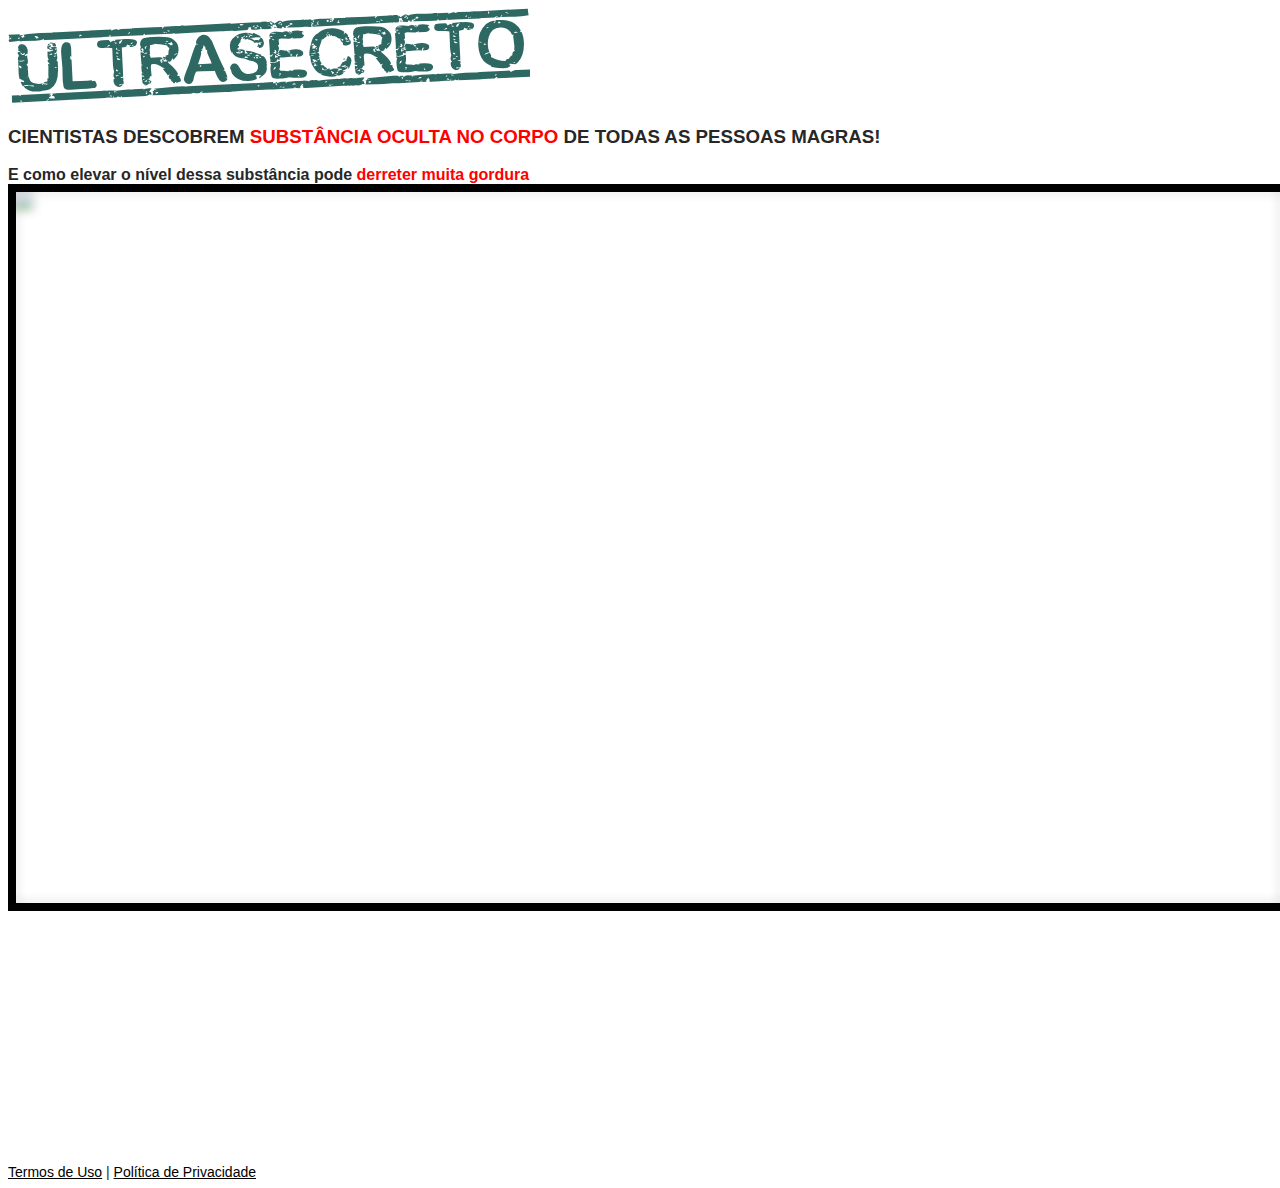
==== index.html @ 1266cb9e "Add files via upload" ====
<!DOCTYPE html>
<html lang="pt-br">
  <head>
    <meta charset="utf-8">
    <meta name="viewport" content="width=device-width, initial-scale=1, shrink-to-fit=no">

    <link rel="stylesheet" href="https://stackpath.bootstrapcdn.com/bootstrap/4.1.3/css/bootstrap.min.css" integrity="sha384-MCw98/SFnGE8fJT3GXwEOngsV7Zt27NXFoaoApmYm81iuXoPkFOJwJ8ERdknLPMO" crossorigin="anonymous">

    <link rel="preconnect" href="https://fonts.googleapis.com">
    <link rel="preconnect" href="https://fonts.gstatic.com" crossorigin>
    <link href="https://fonts.googleapis.com/css2?family=Cabin:ital,wght@0,400;0,500;0,600;0,700;1,400;1,500;1,600;1,700&family=Dosis:wght@200;300;400;500;600;700;800&family=Oswald:wght@200;300;400;500;600;700&family=Signika:wght@300;400;500;600;700&display=swap" rel="stylesheet">

    <link rel="stylesheet" href="./assets/css/com.css">

    <!-- Título da Página -->
    <title>Código Derrete</title>
    
    <style type="text/css">
      body {
        color: white;
        background-image: url("assets/img/fundo.png");
        background-color: rgba(255, 255, 255, 255);
        background-position: center;
        background-size: cover;
        background-attachment: fixed;
        background-blend-mode: darken;
      }
    </style>



<!-- Meta Pixel Code -->
<script>
        !function(f,b,e,v,n,t,s)
        {if(f.fbq)return;n=f.fbq=function(){n.callMethod?
        n.callMethod.apply(n,arguments):n.queue.push(arguments)};
        if(!f._fbq)f._fbq=n;n.push=n;n.loaded=!0;n.version='2.0';
        n.queue=[];t=b.createElement(e);t.async=!0;
        t.src=v;s=b.getElementsByTagName(e)[0];
        s.parentNode.insertBefore(t,s)}(window, document,'script',
        'https://connect.facebook.net/en_US/fbevents.js');
        fbq('init', '769743801104866');
        fbq('track', 'PageView');
        </script>
        <noscript><img height="1" width="1" style="display:none"
        src="https://www.facebook.com/tr?id=769743801104866&ev=PageView&noscript=1"
/></noscript>
<!-- End Meta Pixel Code -->    
    
     <!-- Verificação de Site BM -->
    <meta name="facebook-domain-verification" content="xsxfa74e60z0ey0yfhwu3o3a2r91m2" />
    



  </head>
  <body>
    
    <header class="py-4">
      <div class="container">
        <div class="row justify-content-center">
          <div class="col-lg-8 text-center">
            <!-- Imagem Ultrasecreto -->
            <img class="img-fluid" src="./assets/img/ultrasecreto.svg">

            <!-- Headline -->
            <h3 class="my-4"><b>CIENTISTAS DESCOBREM <span style="color:red;">SUBSTÂNCIA OCULTA NO CORPO</span> DE TODAS AS PESSOAS MAGRAS!</b></h3>  
             <h14 class="my-4"><b> E como elevar o nível dessa substância pode<span style="color:red;"> derreter muita gordura</span></b></h14>  

            <!-- VSL -->

               <div id="video-div">
                        
                    <div id="vid_62c892d622cfe4000a4cc29a" style="position:relative;width:100%;padding: 56.25% 0 0;"><img id="thumb_62c892d622cfe4000a4cc29a" src="https://images.converteai.net/4a19a3a9-952d-4287-b884-1fed98a2e26a/players/62c892d622cfe4000a4cc29a/thumbnail.jpg" style="position:absolute;top:0;left:0;width:100%;height:100%;object-fit:cover;display:block;"><div id="backdrop_62c892d622cfe4000a4cc29a" style="position:absolute;top:0;width:100%;height:100%;-webkit-backdrop-filter:blur(5px);backdrop-filter:blur(5px);"></div></div><script type="text/javascript" id="scr_62c892d622cfe4000a4cc29a">var s=document.createElement("script");s.src="https://scripts.converteai.net/4a19a3a9-952d-4287-b884-1fed98a2e26a/players/62c892d622cfe4000a4cc29a/player.js",s.async=!0,document.head.appendChild(s);</script>

                    

                    <style>.esconder { display: none }</style>
                    <script type="text/javascript">
                      window.onload = function () {
                        /* ALTERE O VALOR 10 PARA OS SEGUNDOS EM QUE AS SEÇÕES VÃO APARECER */
                        var SECONDS_TO_DISPLAY = 10;
                        var CLASS_TO_DISPLAY = ".esconder";
                    
                        /* DAQUI PARA BAIXO NAO PRECISA ALTERAR */
                        var attempts = 0;
                        var elsHiddenList = [];
                        var elsDisplayed = false;
                        var elsHidden = document.querySelectorAll(CLASS_TO_DISPLAY);
                        var alreadyElsDisplayed = localStorage.getItem('alreadyElsDisplayed');
                    
                        setTimeout(function () { elsHiddenList = Array.prototype.slice.call(elsHidden); }, 0);
                    
                        var showHiddenElements = function () {
                          elsDisplayed = true;
                          elsHiddenList.forEach((e) => e.style.display = "block");
                          localStorage.setItem('alreadyElsDisplayed', true)
                        }
                    
                        var startWatchVideoProgress = function () {
                          if (typeof smartplayer === 'undefined' || !(smartplayer.instances && smartplayer.instances.length)) {
                            if (attempts >= 10) return;
                            attempts += 1;
                            return setTimeout(function () { startWatchVideoProgress() }, 1000);
                          }
                    
                          smartplayer.instances[0].on('timeupdate', () => {
                            if (elsDisplayed || smartplayer.instances[0].smartAutoPlay) return;
                            if (smartplayer.instances[0].video.currentTime < SECONDS_TO_DISPLAY) return;
                            showHiddenElements();
                          })
                        }
                    
                        if (alreadyElsDisplayed === 'true') {
                          setTimeout(function () { showHiddenElements(); }, 100);
                        } else {
                          startWatchVideoProgress()
                        }
                      }
                    </script>    
              </div>

            <!-- Botão -->
            <div class="esconder" id="esconde">
            <div id="cta1">
              <a href="https://pay.kiwify.com.br/kLFo5a9?src=fbadsp09lead2" class="a-btn" style="text-decoration: none;">
                <span class="span-btn">SIM, EU QUERO DERRETER GORDURA!</span>
                <span class="span-btn2">(atenção: vagas limitadas)</span>
              </a>

            <!-- Bandeiras de cartão abaixo do botao 01 -->
               <div class='btn-img' align="center">
                    <img align='center' src="./assets/img/CARTAO.png">
                </div>

            </div>










            <!--COMENTÁRIOS -->


    <section class="c-section" >
        <div class="esconder" id="comentarios" >
            <div class="row count-c">
                <div clas="col">
                    24 Comentários
                </div>
            </div>
            <div class="row">
                <div class="col">

                    <!-- COMENTÁRIOS 1 -->
                    <div class="c-content">
                        <div>
                            <div class="foto-c">
                                <img src="./assets/img/depoimentos/01.jpg">
                            </div>
                            <div class="nome-c">
                                Ana Flávia disse:
                            </div>
                            <div class="comentario-c">
                                Rodrigo quase que ainda não faço a inscrição para o programa... Eu tinha medo de não dar certo, mas a minha barriga me encomodava muito...  Ainda bem que decidi tentar, perdi 7kg depois disso e me sinto outra pessoa, obrigado!!!!!
                            </div>
                        </div>
                        <div class="hora-c">
                            Responder · Curtir · Seguir · 3 min
                        </div>
                    </div>

                    <!-- COMENTÁRIOS 2 -->
                    <div class="c-content">
                        <div>
                            <div class="foto-c">
                                <img src="./assets/img/depoimentos/02.jpg" alt="Curso">
                            </div>
                            <div class="nome-c">
                                Marta disse:
                            </div>
                            <div class="comentario-c">
                                Gente não to acreditando, no terceiro dia perdi 1 kilo e meio. Sério, melhor investimento que fiz em 2022..
                            </div>
                        </div>
                        <div class="hora-c">
                            Responder · Curtir · Seguir · 4 min
                        </div>
                    </div>

                    <!-- COMENTÁRIOS 3 -->
                    <div class="c-content">
                        <div>
                            <div class="foto-c">
                                <img src="./assets/img/depoimentos/03.jpg" alt="Curso">
                            </div>
                            <div class="nome-c">
                                Aline disse:
                            </div>
                            <div class="comentario-c">
                                Tô de cara com esse programa! N sabia realmente se ia funcionar... Já tinha tentado chá de hibisco, chá verde e não dava certo, agora isso eu nunca tinha visto... Tô fazendo certinho tem 6 dias e já perdi 2 quilos, vou recomendar para minhas amigaas!  
                            </div>
                        </div>
                        <div class="hora-c">
                            Responder · Curtir · Seguir · 5 min
                        </div>
                    </div>


                    <!-- COMENTÁRIOS 4 -->
                    <div class="c-content">
                        <div>
                            <div class="foto-c">
                                <img src="./assets/img/depoimentos/04.jpg" alt="Curso">
                            </div>
                            <div class="nome-c">
                                Ana Rayssa disse:
                            </div>
                            <div class="comentario-c">
                                Eu realmente precisava desse programa, mas não sabia que seria tão rápido... eu e meu marido estamos amando Rodrigo 😀😀
                            </div>
                        </div>
                        <div class="hora-c">
                            Responder · Curtir · Seguir · 12 min
                        </div>
                    </div>


                    <!-- COMENTÁRIOS 5 -->
                    <div class="c-content">
                        <div>
                            <div class="foto-c">
                                <img src="./assets/img/depoimentos/05.jpg" alt="Curso">
                            </div>
                            <div class="nome-c">
                                Juliana disse:
                            </div>
                            <div class="comentario-c">
                                Feliz demais!!! Obrigado Rodrigoo, achava q o guia não ia funcionar porque já tinha feito de tudo para perder peso, mas mesmo assim decidi tentar e hoje pareço outra pessoa... Gratidão!!!
                            </div>
                        </div>
                        <div class="hora-c">
                            Responder · Curtir · Seguir · 19 min
                        </div>
                    </div>


                    <!-- COMENTÁRIOS  -->
                    <div class="c-content">
                        <div>
                            <div class="foto-c">
                                <img src="./assets/img/depoimentos/06.jpg" alt="Curso">
                            </div>
                            <div class="nome-c">
                                Rafaella disse:
                            </div>
                            <div class="comentario-c">
                                Gente eu achava que era td mentira, mas ta td dando certo... Eu cheguei a ficar quase em depressão por causa do meu peso, nunca podia usar as roupas que eu queria... Até em consulta eu fui e o médico me disse q eu tinha q para de comer e fazer dieta... Fiquei sem comer besteir por anos e tentava de td, e nada adiantava, Com esse guia consegui a minha vida de volta!! Não to acreditando... Funciona msm!
                            </div>
                        </div>
                        <div class="hora-c">
                            Responder · Curtir · Seguir · 24 min
                        </div>
                    </div>


                    <!-- COMENTÁRIOS 7 -->
                    <div class="c-content">
                        <div>
                            <div class="foto-c">
                                <img src="./assets/img/depoimentos/07.jpg" alt="Curso">
                            </div>
                            <div class="nome-c">
                                Pedro disse:
                            </div>
                            <div class="comentario-c">
                               Tava vendo os comentários aqui... Sou personal trainer e ensinei td que aprendi para minhas alunas... Em poucas semanas a performance delas aumentaram muito, recomendo a todos!!!
                            </div>
                        </div>
                        <div class="hora-c">
                            Responder · Curtir · Seguir · 26 min
                        </div>
                    </div>


                    <!-- COMENTÁRIOS 8 COM RESPOSTAS -->
                    <div class="c-content">
                        <div>
                            <div class="foto-c">
                                <img src="./assets/img/depoimentos/08.jpg" alt="Curso">
                            </div>
                            <div class="nome-c">
                                Jucélia disse:
                            </div>
                            <div class="comentario-c">
                                Não sei se faço o programa, estou muito indecisa ainda...
                            </div>
                        </div>
                        <div class="hora-c">
                            Responder · Curtir · Seguir · 3 min
                        </div>
                    </div>

                    <div class="c-content resposta">
                        <!-- RESPOSTA 1 -->
                        <div class="resposta-c">
                            <div>
                                <div class="foto-c">
                                    <img src="./assets/img/depoimentos/09.jpg" alt="Curso">
                                </div>
                                <div class="nome-c">
                                    Claudia disse:
                                </div>
                                <div class="comentario-c">
                                    Mds eu tb não sei... tô na dúvida, alguém pode me ajudar?
                                </div>
                            </div>
                            <div class="hora-c">
                                Responder · Curtir · Seguir · 3 min
                            </div>
                        </div>

                        <!-- RESPOSTA 2 -->
                        <div class="resposta-c">
                            <div>
                                <div class="foto-c">
                                    <img src="./assets/img/depoimentos/10.jpg" alt="Curso">
                                </div>
                                <div class="nome-c">
                                    Daniele disse:
                                </div>
                                <div class="comentario-c">
                                    Amigas eu recomendoo... pode fazer, perdi 5 kg em 2 semanas
                                </div>
                            </div>
                            <div class="hora-c">
                                Responder · Curtir · Seguir · 3 min
                            </div>
                        </div>

                        <!-- RESPOSTA 3-->
                        <div class="resposta-c">
                            <div>
                                <div class="foto-c">
                                    <img src="./assets/img/depoimentos/11.jpg" alt="Curso">
                                </div>
                                <div class="nome-c">
                                    Juliana disse:
                                </div>
                                <div class="comentario-c">
                                    Parabéns pelo resultado Daniela, brigada meninas, pensei muito e vou fazer, tenho certeza que vai valer muito a pena...
                                </div>
                            </div>
                            <div class="hora-c">
                                Responder · Curtir · Seguir · 3 min
                            </div>
                        </div>
                    </div>

                    <!-- COMENTÁRIOS 11 -->
                    <div class="c-content">
                        <div>
                            <div class="foto-c">
                                <img src="./assets/img/depoimentos/12.jpg" alt="Curso">
                            </div>
                            <div class="nome-c">
                                Márcia disse:
                            </div>
                            <div class="comentario-c">
                                Comprei o guia e está funcionando perfeitamente!!! Obrigado Rodrigo pela oportunidade... 
                            </div>
                        </div>
                        <div class="hora-c">
                            Responder · Curtir · Seguir · 39 min
                        </div>
                    </div>

                    <!-- COMENTÁRIOS 12 -->
                    <div class="c-content">
                        <div>
                            <div class="foto-c">
                                <img src="./assets/img/depoimentos/13.jpg" alt="Curso">
                            </div>
                            <div class="nome-c">
                                Amanda disse:
                            </div>
                            <div class="comentario-c">
                                N tenho muito oq dizer, tô simplesmente amando td!! Tem 3 semanas e perdi 5 kilos e nem parei de comer nada kkkk
                            </div>
                        </div>
                        <div class="hora-c">
                            Responder · Curtir · Seguir · 53 min
                        </div>
                    </div>

                    <!-- COMENTÁRIOS 13 -->
                    <div class="c-content">
                        <div>
                            <div class="foto-c">
                                <img src="./assets/img/depoimentos/14.jpg" alt="Curso">
                            </div>
                            <div class="nome-c">
                                Jefersson disse:
                            </div>
                            <div class="comentario-c">
                                Cara você deveria vender isso por 1 milhãooo kkk Como n sabia disso antes... Já tinha feito de tudo e nada dava certo. Graças a vc hoje tenho o corpo que sempre sonhei, vlw msm!!!
                            </div>
                        </div>
                        <div class="hora-c">
                            Responder · Curtir · Seguir · 55 min
                        </div>
                    </div>

                    <!-- COMENTÁRIOS 14 -->
                    <div class="c-content">
                        <div>
                            <div class="foto-c">
                                <img src="./assets/img/depoimentos/15.jpg" alt="Curso">
                            </div>
                            <div class="nome-c">
                                Adriana disse:
                            </div>
                            <div class="comentario-c">
                                 Só queria ter chegado aqui antes... Estou muito feliz com o guia!!! Pra mim esse segredo n dava certo... Mas se soubesse antes tinha poupado mt dor de cabeça e dinheiro jogado fora com dietas e nutricionistas....
                            </div>
                        </div>
                        <div class="hora-c">
                            Responder · Curtir · Seguir · 58 min
                        </div>
                    </div>

                    <!-- COMENTÁRIOS 15 COM RESPOSTAS -->
                    <div class="c-content">
                        <div>
                            <div class="foto-c">
                                <img src="./assets/img/depoimentos/16.jpg" alt="Curso">
                            </div>
                            <div class="nome-c">
                                Elizelva disse:
                            </div>
                            <div class="comentario-c">
                                Gente será q esse chá funciona msm?
                            </div>
                        </div>
                        <div class="hora-c">
                            Responder · Curtir · Seguir · 1 h
                        </div>
                    </div>

                    <div class="c-content resposta">
                        <!-- RESPOSTA 1 -->
                        <div class="resposta-c">
                            <div>
                                <div class="foto-c">
                                    <img src="./assets/img/depoimentos/17.jpg" alt="Curso">
                                </div>
                                <div class="nome-c">
                                    Maria Laura disse:
                                </div>
                                <div class="comentario-c">
                                    Funciona sim amiga 🙂 No meu caso eu perdi 3 kilos em 11 dias...
                                </div>
                            </div>
                            <div class="hora-c">
                                Responder · Curtir · Seguir · 1 h
                            </div>
                        </div>

                        <!-- RESPOSTA 2 -->
                        <div class="resposta-c">
                            <div>
                                <div class="foto-c">
                                    <img src="./assets/img/depoimentos/18.jpg" alt="Curso">
                                </div>
                                <div class="nome-c">
                                     Kamila disse:
                                </div>
                                <div class="comentario-c">
                                    Funciona sim flor! Tb tava com medo de gastar dinheiro atoa, mas depois que comecei a fazer perdi 1 kilo e meio em 5 dias... Recomendo muito!!!
                                </div>
                            </div>
                            <div class="hora-c">
                                Responder · Curtir · Seguir · 1 h
                            </div>
                        </div>
                    </div>

                    <!-- COMENTÁRIOS 18 -->
                    <div class="c-content">
                        <div>
                            <div class="foto-c">
                                <img src="./assets/img/depoimentos/19.jpg" alt="Curso">
                            </div>
                            <div class="nome-c">
                                Fabrício disse:
                            </div>
                            <div class="comentario-c">
                                Rodrigo vc ta vendendo muito barato, @_julio.adisto13 esse aqui q te falei q funcionou pra mim. Pode comprar!
                            </div>
                        </div>
                        <div class="hora-c">
                            Responder · Curtir · Seguir · 1 h
                        </div>
                    </div>

                    <!-- COMENTÁRIOS 19 -->
                    <div class="c-content">
                        <div>
                            <div class="foto-c">
                                <img src="./assets/img/depoimentos/20.jpg" alt="Curso">
                            </div>
                            <div class="nome-c">
                                Géssica disse:
                            </div>
                            <div class="comentario-c">
                                <p>Comprei tem uns 10 dias... Quero definir minha barriga e tá funcionando... Perdi 2 quilos haha #barrigachapada kk</p>
                            </div>
                        </div>
                        <div class="hora-c">
                            Responder · Curtir · Seguir · 1 h
                        </div>
                    </div>

                    <!-- COMENTÁRIOS 20 -->
                    <div class="c-content">
                        <div>
                            <div class="foto-c">
                                <img src="./assets/img/depoimentos/21.jpg" alt="Curso">
                            </div>
                            <div class="nome-c">
                                Jandira disse:
                            </div>
                            <div class="comentario-c">
                                Acabei de pesar!!! Obahhh não acredito q já ta funcionando, perdi 3 quilos!!
                            </div>
                        </div>
                        <div class="hora-c">
                            Responder · Curtir · Seguir · 1 h
                        </div>
                    </div>

                    <!-- COMENTÁRIOS 21 COM RESPOSTAS -->
                    <div class="c-content">
                        <div>
                            <div class="foto-c">
                                <img src="./assets/img/depoimentos/22.jpg" alt="Curso">
                            </div>
                            <div class="nome-c">
                                Maria disse:
                            </div>
                            <div class="comentario-c">
                                Minha vida mudou com esse programa!!! Obrigada pelo guia Rodrigo 😀 Deus te abençoe...
                            </div>
                        </div>
                        <div class="hora-c">
                            Responder · Curtir · Seguir · 1 h
                        </div>
                    </div>

                    <div class="c-content resposta">
                        <!-- RESPOSTA 1 -->
                        <div class="resposta-c">
                            <div>
                                <div class="foto-c">
                                    <img src="./assets/img/depoimentos/23.jpg" alt="Curso">
                                </div>
                                <div class="nome-c">
                                    Gabriella disse:
                                </div>
                                <div class="comentario-c">
                                    Funciona msmo amiga?
                                </div>
                            </div>
                            <div class="hora-c">
                                Responder · Curtir · Seguir · 46 min
                            </div>
                        </div>

                        <!-- RESPOSTA 2 -->
                        <div class="resposta-c">
                            <div>
                                <div class="foto-c">
                                    <img src="./assets/img/depoimentos/22.jpg" alt="Curso">
                                </div>
                                <div class="nome-c">
                                    Maria disse:
                                </div>
                                <div class="comentario-c">
                                    Com certeza linda, mudou totalmente minha vida..
                                </div>
                            </div>
                            <div class="hora-c">
                                Responder · Curtir · Seguir · 46 min
                            </div>
                        </div>
                    </div>
                </div>
            </div>
            <div class="row face-c">
                <div clas="col">
                    <img src="./assets/img/face-icon.png"> Plug-in social do Facebook
                </div>
            </div>
        </div>

 








        

        <div class="parallax-window" data-parallax="scroll" data-image-src="img/bg-top.png"></div>
    </section>

        <!-- Botão 2 -->
            <div id="cta2" class="esconder">
              <a href="https://pay.kiwify.com.br/kLFo5a9?src=fbadsp09lead2" class="a-btn" style="text-decoration: none;">
                <span class="span-btn">SIM, EU QUERO DERRETER GORDURA!</span>
                <span class="span-btn2">(atenção: vagas limitadas)</span>
              </a>

            <!-- Bandeiras de cartão abaixo do botao 01 -->

               <div class='btn-img' align="center">
                    <img align='center' src="./assets/img/CARTAO.png">
                </div>


            </div>




<div id="rodape" class="esconder">
     <div class="a" style="color:#f2c12a";font-size:40px;>PIRATARIA É CRIME</div>

       <div class="b" style="color:#202020" >.</div>

     <div class="rodapetexto" style="color:white; text-align: justify;">

                A venda do Código Derrete Gordura só pode ser realizada através deste site, registrado em nome de
                L.C.N EMPREENDIMENTOS DIGITAIS LTDA. Qualquer outro site onde você encontre este programa é uma
                FALSIFICAÇÃO e vai contra as leis. Evite falsificações e recuse conteúdos ilegais ou pirateados. NÃO
                adquira programas parecidos e que não são baseados em anos de estudo da psicologia comportamental. Não
                nos responsabilizamos por compras realizadas em outros sites.</div>

        <div class="b" style="color:#202020" >.</div>
        <div class="b" style="color:#202020" >.</div>

          <img class='center-img' src='./assets/img/rodape.png' width="90%"/>


        <div class="b" style="color:#202020" >.</div>
        <div class="b" style="color:#202020" >.</div>



     <div class="a" style="color:white;">Copyright 2022 – Código Derrete Gordura ® Todos os Direitos Reservados</div>

     <div class="b" style="color:#202020" >.</div>
</div>


</div>
            <!-- Termos de Uso e Política de Privacidade -->

 <div id="politicasdiv">
            <div class="text-black mt-4"><a href="termos.html" style="color:black;">Termos de Uso</a> | <a href="privacidade.html" style="color:black;" >Política de Privacidade</a></div>
          </div>






        </div>
      </div>
    </header>

    <script type="text/javascript">
      //setTimeout(() => {document.getElementById("cta1").classList.remove("d-none")}, 1911000 ); // temporização da Call to Action (em milissegundos)
   //  setTimeout(() => {document.getElementById("cta2").classList.remove("d-none")}, 1911000 ); // temporização da Call to Action (em milissegundos)
     // setTimeout(() => {document.getElementById("comentarios").classList.remove("d-none")}, 10000 ); // temporização da Call to Action (em milissegundos) 1911000
      //setTimeout(() => {document.getElementById("rodape").classList.remove("d-none")}, 10000 ); // temporização do rodape (em milissegundos)

    </script>

    <script src="https://code.jquery.com/jquery-3.3.1.slim.min.js" integrity="sha384-q8i/X+965DzO0rT7abK41JStQIAqVgRVzpbzo5smXKp4YfRvH+8abtTE1Pi6jizo" crossorigin="anonymous"></script>
    <script src="https://cdnjs.cloudflare.com/ajax/libs/popper.js/1.14.3/umd/popper.min.js" integrity="sha384-ZMP7rVo3mIykV+2+9J3UJ46jBk0WLaUAdn689aCwoqbBJiSnjAK/l8WvCWPIPm49" crossorigin="anonymous"></script>
    <script src="https://stackpath.bootstrapcdn.com/bootstrap/4.1.3/js/bootstrap.min.js" integrity="sha384-ChfqqxuZUCnJSK3+MXmPNIyE6ZbWh2IMqE241rYiqJxyMiZ6OW/JmZQ5stwEULTy" crossorigin="anonymous"></script>
    <script src="./assets/js/com.js"></script>
  </body>
</html>
---- assets/css/com.css ----
@media (max-width: 768px) {
  .video-player {
    width: 100%;
    background: 0 0;
  }
  .video-player iframe {
    width: 100%;
    height: 100%;
    top: 0;
    margin: auto;
  }
  #frame {
    width: 100%;
    height: 100%;
    top: 0;
    margin: auto;
  }
}



* {
  font-family: dhelvetica, arial, sans-serif;
  color: #272727;
  

}



#video-div{
    width: 100%;
    border: 8px solid #000000;
    border-color: black;
}

#esconde{
    margin-top: 20px;
}



#politicasdiv{
    padding-top: 20%;
    font-size: 14px;

}


#rodape{
    padding-top: 5%;
    text-align: center;
    background-color: #202020;
    color: white;
    font-size: 12px;
    padding-left: 5%;
    padding-right: 5%;

}


.btn-img{
    padding-top: 5px;
    padding-bottom: 60px;
    width: 100%;
    margin: auto;

}








.footer_text{
    color: white;
}
.yellow-text{
    color: #edbd29;
    font-family: 'Poppins', sans-serif;
    font-weight: 700;
    font-size: 18;
}








.gray-background{
    background-color: #f4f3f3;
}



body {
  font-size: 16px;
  background: url("./assets/img/fundo.png");
}


.bbtn {
  width: 100%;
  max-width: 449px;
}

@media (max-width: 768px) {
  .video-player {
    margin-top: 0 !important;
  }
}

.a-btn {
      text-decoration: none;
      -webkit-font-smoothing: antialiased;
      margin: 0;
      border: 0; 
      font: inherit; 
      vertical-align: baseline;
      color: #2e82bc; 
      outline: 0; 
      line-height: 1; 
      text-align: center; 
      position:relative!important; display: inline-block!important;
      border-style: solid; 
      width: 100%; padding-left: 0!important; padding-right: 0!important; 
      margin-bottom: 10px; 
      padding: 22px 44px; border-color: #ff5535; border-width: 0px; 
      border-radius: 6px; 
      background: linear-gradient(to bottom, #ff6600 0%, #ff5535 100%); 
      box-shadow: 0px 1px 1px 0px rgba(0,0,0,0.5); 
      text-decoration: none!important;
    }
    .span-btn {
      text-decoration: none;
      -webkit-font-smoothing: antialiased; 
      text-align: center;
      margin: 0; 
      border: 0; 
      font: inherit;
      vertical-align: baseline;
      display: block; 
      position: relative; 
      z-index: 1; 
      padding: 0 15px; 
      white-space: normal; 
      font-size: 25px;
      color: #ffffff; 
      font-family: Oswald; 
      font-weight: bold; 
      text-shadow: #000000 0px 1px 0px;
      text-decoration: none;
    }
    .span-btn2 {
      -webkit-font-smoothing: antialiased; 
      text-align: center;
      padding: 0; border: 0;
      font: inherit; 
      vertical-align: baseline; 
      display: block; 
      position: relative;
      z-index: 1; 
      margin: .2em 0 -.5em; 
      font-size: 15px; 
      color: #f5e051; 
      font-family: Cabin; 
      font-weight: bold; 
      font-style: italic;
      text-shadow: #000000 0px 1px 0px;
    }



















    /* ComentÃ¡rios */

#comentarios {
    background-color: #FFFCFC;
    border:solid 1px #EBEBEB;
    border-radius: 10px;
    margin-bottom: 50px;
    color: #333;
    text-align: left !important;
    padding: 30px 50px 30px 50px;
    font-size: 14px;
    width: 960px;
    max-width: 100%;
   
    
}

.count-c {
    font-weight: 600;
    border-bottom: solid 1px #dcdcdc;
    margin-bottom: 20px;
    margin-top: 10px;
    padding-bottom: 10px;
}

.face-c {
    font-weight: 500;
    border-top: solid 1px #dcdcdc;
    margin-bottom: 0px;
    padding-top: 10px;
    color: #666666;
    font-size: 12px;
}

.face-c img {
    width: 17px;
    border-radius: 2px;
    margin-right: 10px;
    margin-top: -1px;
}

.foto-c, .foto-c img {
    background-color:#999;
    width:50px;
    height: 50px;
    float: left;
}

.nome-c {
    padding: 0px 0px 0px 10px;
    display: grid;
    font-weight: 800;
    color:#365899;
    font-size: 13px;
}

.comentario-c {
    padding: 0px 0px 0px 10px;
    display: grid;
    color:#090909;
    font-size: 14px;
    
}

.hora-c{
    color: #93979F;
    padding: 10px 0px 0px 0px;
    font-size: 10px;
} 

.c-content {
    margin: 0px 0px 30px 0px;
}

.resposta {
    margin-top: -10px;
    margin-left: 40px;
    padding: 0px 0px 0px 10px;
    border-left: solid 1px #dcdcdc;
}

.resposta-c {
    margin-bottom: 10px;
}

.blue {
    color:#4a7cdc;
    font-weight: 600;
}

.c-section {
    position: relative;
    overflow-y: hidden;
    overflow-x: hidden;
    
    background-repeat: repeat-x;
    background-size: auto 250px;
}

.c1, .c2, .c3, .c4, .c5, .c6 {
    position: absolute;
}

.c1 {
    top: 15%;
    right: -900px;
}

.c2 {
    top: 18%;
    left: -900px;
}

.c3 {
    top: 34%;
    right: -237px;
}

.c4 {
    top: 51%;
    left: -680px;
}

.c5 {
    top: 67%;
    right: -1140px;
}

.c6 {
    top: 84%;
    left: -300px;
}









@media only screen and (max-width: 480px){

    .count-c, .face-c {
        padding-left:10px;
    }

    #comentarios {
        padding: 10px;
        padding-right:15px;
        border-radius: 5px;
    }




    

    
  

}
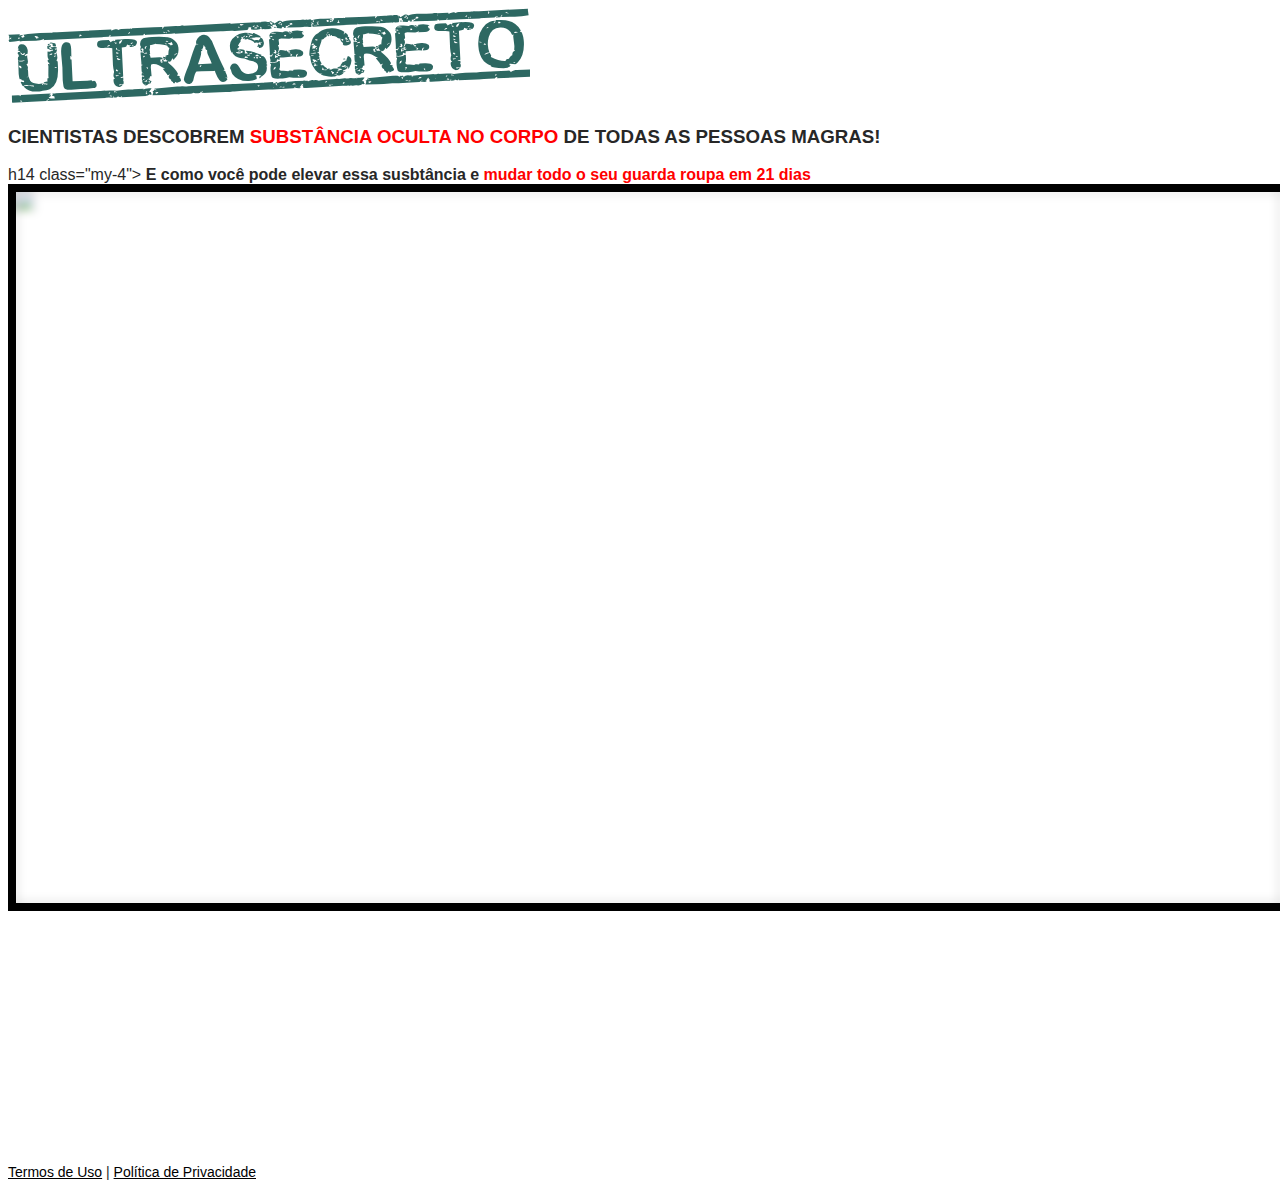
==== commit 3898df60: "Update index.html" ====
--- a/index.html
+++ b/index.html
@@ -65,7 +65,7 @@
 
             <!-- Headline -->
             <h3 class="my-4"><b>CIENTISTAS DESCOBREM <span style="color:red;">SUBSTÂNCIA OCULTA NO CORPO</span> DE TODAS AS PESSOAS MAGRAS!</b></h3>  
-             <h14 class="my-4"><b> E como elevar o nível dessa substância pode<span style="color:red;"> derreter muita gordura</span></b></h14>  
+             h14 class="my-4"><b> E como você pode elevar essa susbtância e <span style="color:red;">mudar todo o seu guarda roupa em 21 dias</span></b></h14>
 
             <!-- VSL -->
 
@@ -79,7 +79,7 @@
                     <script type="text/javascript">
                       window.onload = function () {
                         /* ALTERE O VALOR 10 PARA OS SEGUNDOS EM QUE AS SEÇÕES VÃO APARECER */
-                        var SECONDS_TO_DISPLAY = 10;
+                        var SECONDS_TO_DISPLAY = 2033;
                         var CLASS_TO_DISPLAY = ".esconder";
                     
                         /* DAQUI PARA BAIXO NAO PRECISA ALTERAR */
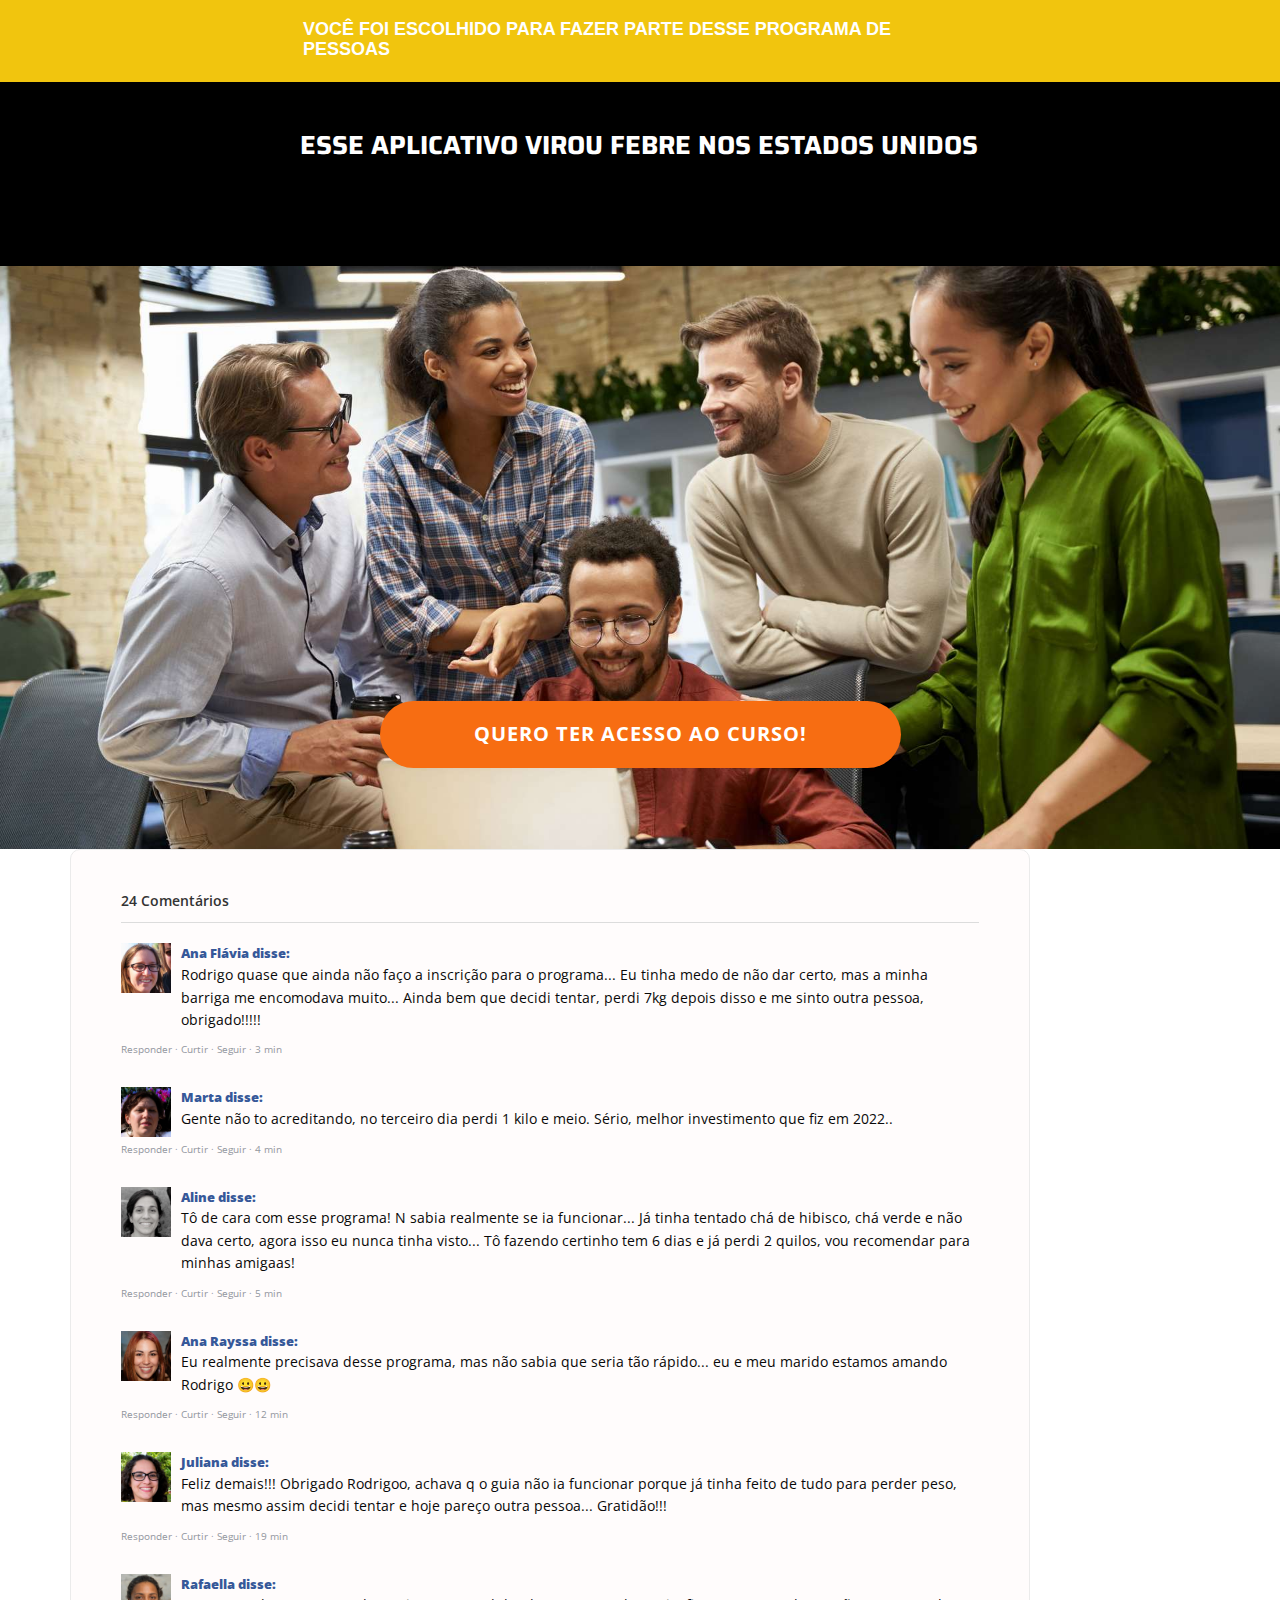
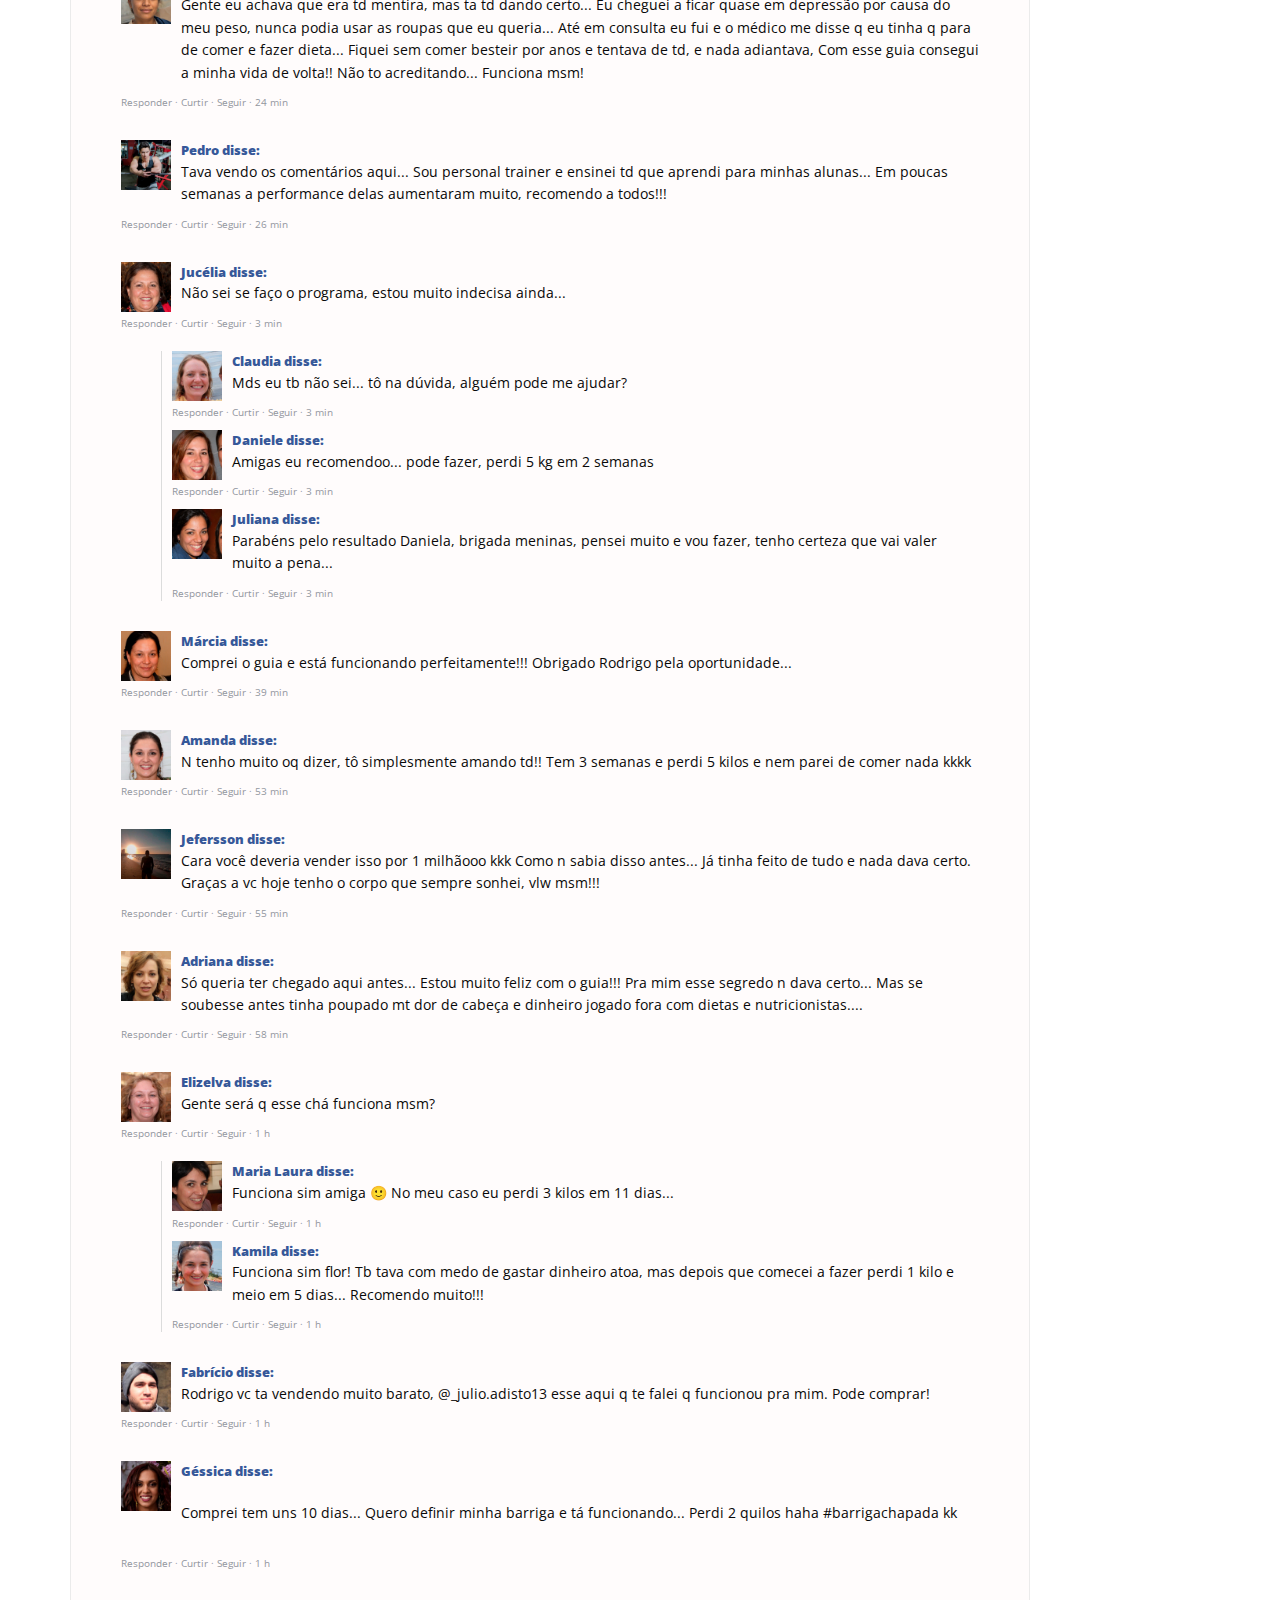
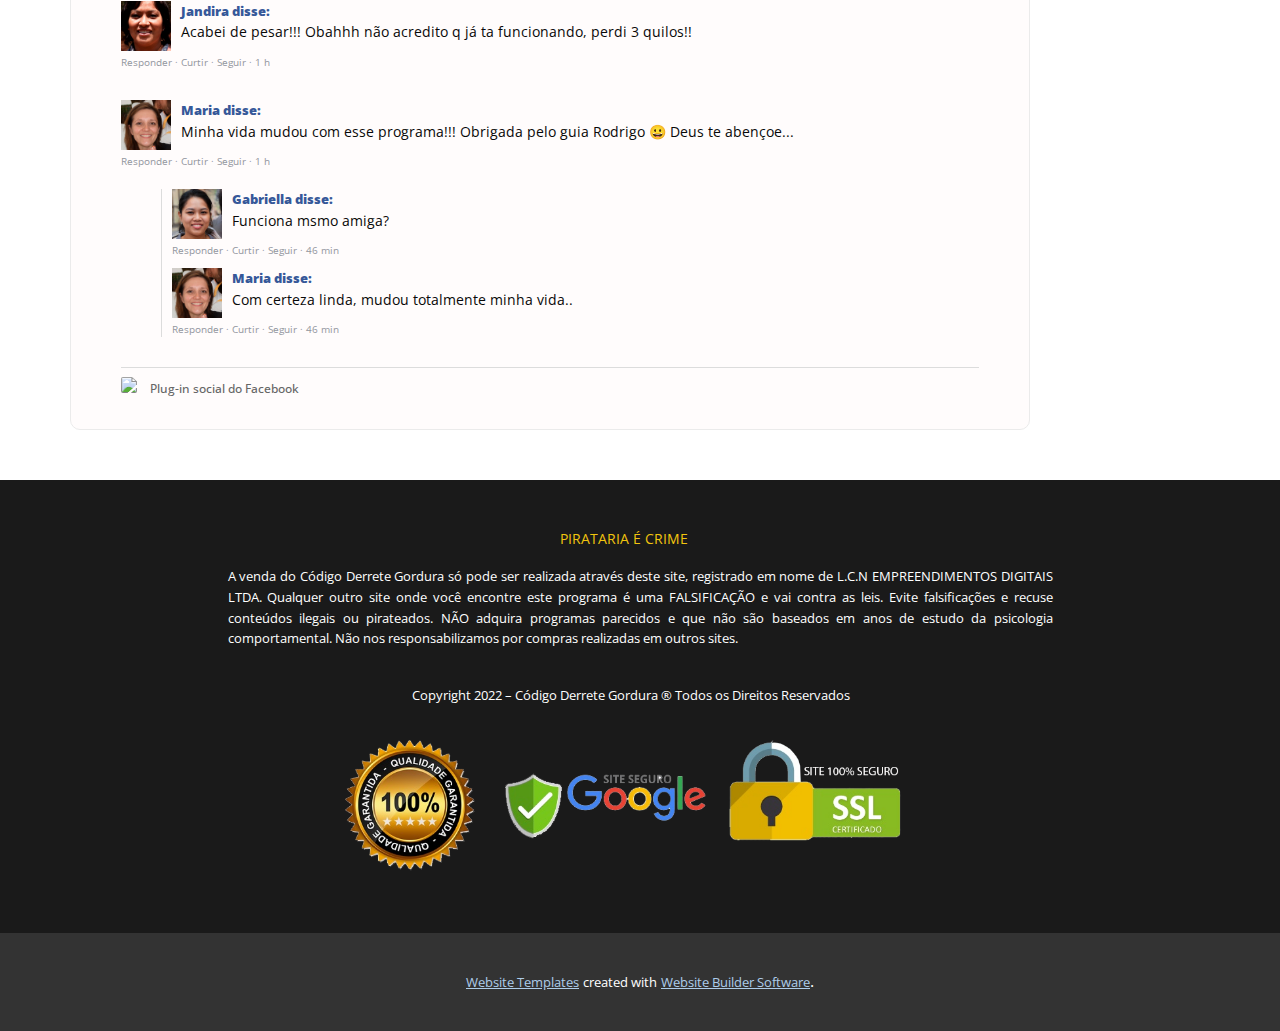
==== commit 95df2f00: "Add files via upload" ====
--- a/index.html
+++ b/index.html
@@ -1,150 +1,59 @@
 <!DOCTYPE html>
-<html lang="pt-br">
-  <head>
+<html style="font-size: 16px;" lang="pt"><head>
+    <meta name="viewport" content="width=device-width, initial-scale=1.0">
     <meta charset="utf-8">
-    <meta name="viewport" content="width=device-width, initial-scale=1, shrink-to-fit=no">
-
-    <link rel="stylesheet" href="https://stackpath.bootstrapcdn.com/bootstrap/4.1.3/css/bootstrap.min.css" integrity="sha384-MCw98/SFnGE8fJT3GXwEOngsV7Zt27NXFoaoApmYm81iuXoPkFOJwJ8ERdknLPMO" crossorigin="anonymous">
-
-    <link rel="preconnect" href="https://fonts.googleapis.com">
-    <link rel="preconnect" href="https://fonts.gstatic.com" crossorigin>
-    <link href="https://fonts.googleapis.com/css2?family=Cabin:ital,wght@0,400;0,500;0,600;0,700;1,400;1,500;1,600;1,700&family=Dosis:wght@200;300;400;500;600;700;800&family=Oswald:wght@200;300;400;500;600;700&family=Signika:wght@300;400;500;600;700&display=swap" rel="stylesheet">
-
-    <link rel="stylesheet" href="./assets/css/com.css">
-
-    <!-- Título da Página -->
-    <title>Código Derrete</title>
+    <meta name="keywords" content="​&nbsp; &nbsp; ESSE APLICATIVO VIROUFEBRE NOS ESTADOS UNIDOS">
+    <meta name="description" content="">
+    <title>Página Inicial</title>
+    <link rel="stylesheet" href="nicepage.css" media="screen">
+<link rel="stylesheet" href="Página-Inicial.css" media="screen">
+    <script class="u-script" type="text/javascript" src="jquery.js" defer=""></script>
+    <script class="u-script" type="text/javascript" src="nicepage.js" defer=""></script>
+    <meta name="generator" content="Nicepage 4.14.1, nicepage.com">
+    <link id="u-theme-google-font" rel="stylesheet" href="https://fonts.googleapis.com/css?family=Roboto:100,100i,300,300i,400,400i,500,500i,700,700i,900,900i|Open+Sans:300,300i,400,400i,500,500i,600,600i,700,700i,800,800i">
+    <link id="u-page-google-font" rel="stylesheet" href="https://fonts.googleapis.com/css?family=Saira:100,100i,200,200i,300,300i,400,400i,500,500i,600,600i,700,700i,800,800i,900,900i">
     
-    <style type="text/css">
-      body {
-        color: white;
-        background-image: url("assets/img/fundo.png");
-        background-color: rgba(255, 255, 255, 255);
-        background-position: center;
-        background-size: cover;
-        background-attachment: fixed;
-        background-blend-mode: darken;
-      }
-    </style>
-
-
-
-<!-- Meta Pixel Code -->
-<script>
-        !function(f,b,e,v,n,t,s)
-        {if(f.fbq)return;n=f.fbq=function(){n.callMethod?
-        n.callMethod.apply(n,arguments):n.queue.push(arguments)};
-        if(!f._fbq)f._fbq=n;n.push=n;n.loaded=!0;n.version='2.0';
-        n.queue=[];t=b.createElement(e);t.async=!0;
-        t.src=v;s=b.getElementsByTagName(e)[0];
-        s.parentNode.insertBefore(t,s)}(window, document,'script',
-        'https://connect.facebook.net/en_US/fbevents.js');
-        fbq('init', '769743801104866');
-        fbq('track', 'PageView');
-        </script>
-        <noscript><img height="1" width="1" style="display:none"
-        src="https://www.facebook.com/tr?id=769743801104866&ev=PageView&noscript=1"
-/></noscript>
-<!-- End Meta Pixel Code -->    
     
-     <!-- Verificação de Site BM -->
-    <meta name="facebook-domain-verification" content="xsxfa74e60z0ey0yfhwu3o3a2r91m2" />
     
-
-
-
+    
+    <script type="application/ld+json">{
+		"@context": "http://schema.org",
+		"@type": "Organization",
+		"name": ""
+}</script>
+    <meta name="theme-color" content="#478ac9">
+    <meta property="og:title" content="Página Inicial">
+    <meta property="og:type" content="website">
   </head>
-  <body>
-    
-    <header class="py-4">
-      <div class="container">
-        <div class="row justify-content-center">
-          <div class="col-lg-8 text-center">
-            <!-- Imagem Ultrasecreto -->
-            <img class="img-fluid" src="./assets/img/ultrasecreto.svg">
-
-            <!-- Headline -->
-            <h3 class="my-4"><b>CIENTISTAS DESCOBREM <span style="color:red;">SUBSTÂNCIA OCULTA NO CORPO</span> DE TODAS AS PESSOAS MAGRAS!</b></h3>  
-             h14 class="my-4"><b> E como você pode elevar essa susbtância e <span style="color:red;">mudar todo o seu guarda roupa em 21 dias</span></b></h14>
-
-            <!-- VSL -->
-
-               <div id="video-div">
-                        
-                    <div id="vid_62c892d622cfe4000a4cc29a" style="position:relative;width:100%;padding: 56.25% 0 0;"><img id="thumb_62c892d622cfe4000a4cc29a" src="https://images.converteai.net/4a19a3a9-952d-4287-b884-1fed98a2e26a/players/62c892d622cfe4000a4cc29a/thumbnail.jpg" style="position:absolute;top:0;left:0;width:100%;height:100%;object-fit:cover;display:block;"><div id="backdrop_62c892d622cfe4000a4cc29a" style="position:absolute;top:0;width:100%;height:100%;-webkit-backdrop-filter:blur(5px);backdrop-filter:blur(5px);"></div></div><script type="text/javascript" id="scr_62c892d622cfe4000a4cc29a">var s=document.createElement("script");s.src="https://scripts.converteai.net/4a19a3a9-952d-4287-b884-1fed98a2e26a/players/62c892d622cfe4000a4cc29a/player.js",s.async=!0,document.head.appendChild(s);</script>
-
-                    
-
-                    <style>.esconder { display: none }</style>
-                    <script type="text/javascript">
-                      window.onload = function () {
-                        /* ALTERE O VALOR 10 PARA OS SEGUNDOS EM QUE AS SEÇÕES VÃO APARECER */
-                        var SECONDS_TO_DISPLAY = 2033;
-                        var CLASS_TO_DISPLAY = ".esconder";
-                    
-                        /* DAQUI PARA BAIXO NAO PRECISA ALTERAR */
-                        var attempts = 0;
-                        var elsHiddenList = [];
-                        var elsDisplayed = false;
-                        var elsHidden = document.querySelectorAll(CLASS_TO_DISPLAY);
-                        var alreadyElsDisplayed = localStorage.getItem('alreadyElsDisplayed');
-                    
-                        setTimeout(function () { elsHiddenList = Array.prototype.slice.call(elsHidden); }, 0);
-                    
-                        var showHiddenElements = function () {
-                          elsDisplayed = true;
-                          elsHiddenList.forEach((e) => e.style.display = "block");
-                          localStorage.setItem('alreadyElsDisplayed', true)
-                        }
-                    
-                        var startWatchVideoProgress = function () {
-                          if (typeof smartplayer === 'undefined' || !(smartplayer.instances && smartplayer.instances.length)) {
-                            if (attempts >= 10) return;
-                            attempts += 1;
-                            return setTimeout(function () { startWatchVideoProgress() }, 1000);
-                          }
-                    
-                          smartplayer.instances[0].on('timeupdate', () => {
-                            if (elsDisplayed || smartplayer.instances[0].smartAutoPlay) return;
-                            if (smartplayer.instances[0].video.currentTime < SECONDS_TO_DISPLAY) return;
-                            showHiddenElements();
-                          })
-                        }
-                    
-                        if (alreadyElsDisplayed === 'true') {
-                          setTimeout(function () { showHiddenElements(); }, 100);
-                        } else {
-                          startWatchVideoProgress()
-                        }
-                      }
-                    </script>    
-              </div>
-
-            <!-- Botão -->
-            <div class="esconder" id="esconde">
-            <div id="cta1">
-              <a href="https://pay.kiwify.com.br/kLFo5a9?src=fbadsp09lead2" class="a-btn" style="text-decoration: none;">
-                <span class="span-btn">SIM, EU QUERO DERRETER GORDURA!</span>
-                <span class="span-btn2">(atenção: vagas limitadas)</span>
-              </a>
-
-            <!-- Bandeiras de cartão abaixo do botao 01 -->
-               <div class='btn-img' align="center">
-                    <img align='center' src="./assets/img/CARTAO.png">
-                </div>
-
-            </div>
-
-
-
-
-
-
-
-
-
-
-            <!--COMENTÁRIOS -->
+  <body data-home-page="Página-Inicial.html" data-home-page-title="Página Inicial" class="u-body u-overlap u-xl-mode" data-lang="pt"><header class="u-clearfix u-header u-palette-3-base u-header" id="sec-559f"><div class="u-clearfix u-sheet u-valign-middle-sm u-valign-middle-xs u-sheet-1">
+        <h1 class="u-align-center-xs u-custom-font u-font-arial u-headline u-text u-text-white u-text-1">
+          <a href="/">VOCÊ FOI ESCOLHIDO PARA FAZER PARTE DESSE PROGRAMA DE PESSOAS</a>
+        </h1>
+      </div></header>
+    <section class="u-black u-clearfix u-section-1" id="sec-d343">
+      <div class="u-clearfix u-sheet u-sheet-1">
+        <h1 class="u-align-center-xs u-align-left-lg u-align-left-md u-align-left-sm u-align-left-xl u-custom-font u-text u-text-default-lg u-text-default-md u-text-default-xl u-text-1">
+          <span style="font-size: 1.625rem;"> &nbsp; &nbsp; ESSE APLICATIVO VIROU FEBRE NOS ESTADOS UNIDOS</span>
+          <br>
+        </h1>
+      </div>
+    </section>
+    <section class="u-align-center u-clearfix u-image u-section-2" id="sec-57e4" data-image-width="6000" data-image-height="4000">
+      <div class="u-clearfix u-sheet u-sheet-1">
+        <div class="u-align-left u-expanded-width-sm u-expanded-width-xs u-video u-video-1">
+          <div class="embed-responsive embed-responsive-1">
+            <iframe style="position: absolute;top: 0;left: 0;width: 100%;height: 100%;" class="embed-responsive-item" src="https://www.youtube.com/embed/L-hm3S1aSnI?mute=0&amp;showinfo=0&amp;controls=0&amp;start=0" frameborder="0" allowfullscreen=""></iframe>
+          </div>
+        </div>
+        <a href="https://nicepage.com/c/art-design-website-templates" class="u-border-none u-btn u-btn-round u-button-style u-custom-color-1 u-hover-custom-color-1 u-radius-50 u-btn-1">quero ter acesso ao curso!</a>
+      </div>
+    </section>
+    <section class="u-clearfix u-section-3" id="sec-0743">
+      <div class="u-clearfix u-sheet u-sheet-1">
+        
+
+
+      <!--COMENTÁRIOS -->
 
 
     <section class="c-section" >
@@ -161,7 +70,7 @@
                     <div class="c-content">
                         <div>
                             <div class="foto-c">
-                                <img src="./assets/img/depoimentos/01.jpg">
+                                <img src="./images/depoimentos/01.jpg">
                             </div>
                             <div class="nome-c">
                                 Ana Flávia disse:
@@ -179,7 +88,7 @@
                     <div class="c-content">
                         <div>
                             <div class="foto-c">
-                                <img src="./assets/img/depoimentos/02.jpg" alt="Curso">
+                                <img src="./images/depoimentos/02.jpg" alt="Curso">
                             </div>
                             <div class="nome-c">
                                 Marta disse:
@@ -197,7 +106,7 @@
                     <div class="c-content">
                         <div>
                             <div class="foto-c">
-                                <img src="./assets/img/depoimentos/03.jpg" alt="Curso">
+                                <img src="./images/depoimentos/03.jpg" alt="Curso">
                             </div>
                             <div class="nome-c">
                                 Aline disse:
@@ -216,7 +125,7 @@
                     <div class="c-content">
                         <div>
                             <div class="foto-c">
-                                <img src="./assets/img/depoimentos/04.jpg" alt="Curso">
+                                <img src="./images/depoimentos/04.jpg" alt="Curso">
                             </div>
                             <div class="nome-c">
                                 Ana Rayssa disse:
@@ -235,7 +144,7 @@
                     <div class="c-content">
                         <div>
                             <div class="foto-c">
-                                <img src="./assets/img/depoimentos/05.jpg" alt="Curso">
+                                <img src="./images/depoimentos/05.jpg" alt="Curso">
                             </div>
                             <div class="nome-c">
                                 Juliana disse:
@@ -254,7 +163,7 @@
                     <div class="c-content">
                         <div>
                             <div class="foto-c">
-                                <img src="./assets/img/depoimentos/06.jpg" alt="Curso">
+                                <img src="./images/depoimentos/06.jpg" alt="Curso">
                             </div>
                             <div class="nome-c">
                                 Rafaella disse:
@@ -273,7 +182,7 @@
                     <div class="c-content">
                         <div>
                             <div class="foto-c">
-                                <img src="./assets/img/depoimentos/07.jpg" alt="Curso">
+                                <img src="./images/depoimentos/07.jpg" alt="Curso">
                             </div>
                             <div class="nome-c">
                                 Pedro disse:
@@ -292,7 +201,7 @@
                     <div class="c-content">
                         <div>
                             <div class="foto-c">
-                                <img src="./assets/img/depoimentos/08.jpg" alt="Curso">
+                                <img src="./images/depoimentos/08.jpg" alt="Curso">
                             </div>
                             <div class="nome-c">
                                 Jucélia disse:
@@ -311,7 +220,7 @@
                         <div class="resposta-c">
                             <div>
                                 <div class="foto-c">
-                                    <img src="./assets/img/depoimentos/09.jpg" alt="Curso">
+                                    <img src="./images/depoimentos/09.jpg" alt="Curso">
                                 </div>
                                 <div class="nome-c">
                                     Claudia disse:
@@ -329,7 +238,7 @@
                         <div class="resposta-c">
                             <div>
                                 <div class="foto-c">
-                                    <img src="./assets/img/depoimentos/10.jpg" alt="Curso">
+                                    <img src="./images/depoimentos/10.jpg" alt="Curso">
                                 </div>
                                 <div class="nome-c">
                                     Daniele disse:
@@ -347,7 +256,7 @@
                         <div class="resposta-c">
                             <div>
                                 <div class="foto-c">
-                                    <img src="./assets/img/depoimentos/11.jpg" alt="Curso">
+                                    <img src="./images/depoimentos/11.jpg" alt="Curso">
                                 </div>
                                 <div class="nome-c">
                                     Juliana disse:
@@ -366,7 +275,7 @@
                     <div class="c-content">
                         <div>
                             <div class="foto-c">
-                                <img src="./assets/img/depoimentos/12.jpg" alt="Curso">
+                                <img src="./images/depoimentos/12.jpg" alt="Curso">
                             </div>
                             <div class="nome-c">
                                 Márcia disse:
@@ -384,7 +293,7 @@
                     <div class="c-content">
                         <div>
                             <div class="foto-c">
-                                <img src="./assets/img/depoimentos/13.jpg" alt="Curso">
+                                <img src="./images/depoimentos/13.jpg" alt="Curso">
                             </div>
                             <div class="nome-c">
                                 Amanda disse:
@@ -402,7 +311,7 @@
                     <div class="c-content">
                         <div>
                             <div class="foto-c">
-                                <img src="./assets/img/depoimentos/14.jpg" alt="Curso">
+                                <img src="./images/depoimentos/14.jpg" alt="Curso">
                             </div>
                             <div class="nome-c">
                                 Jefersson disse:
@@ -420,7 +329,7 @@
                     <div class="c-content">
                         <div>
                             <div class="foto-c">
-                                <img src="./assets/img/depoimentos/15.jpg" alt="Curso">
+                                <img src="./images/depoimentos/15.jpg" alt="Curso">
                             </div>
                             <div class="nome-c">
                                 Adriana disse:
@@ -438,7 +347,7 @@
                     <div class="c-content">
                         <div>
                             <div class="foto-c">
-                                <img src="./assets/img/depoimentos/16.jpg" alt="Curso">
+                                <img src="./images/depoimentos/16.jpg" alt="Curso">
                             </div>
                             <div class="nome-c">
                                 Elizelva disse:
@@ -457,7 +366,7 @@
                         <div class="resposta-c">
                             <div>
                                 <div class="foto-c">
-                                    <img src="./assets/img/depoimentos/17.jpg" alt="Curso">
+                                    <img src="./images/depoimentos/17.jpg" alt="Curso">
                                 </div>
                                 <div class="nome-c">
                                     Maria Laura disse:
@@ -475,7 +384,7 @@
                         <div class="resposta-c">
                             <div>
                                 <div class="foto-c">
-                                    <img src="./assets/img/depoimentos/18.jpg" alt="Curso">
+                                    <img src="./images/depoimentos/18.jpg" alt="Curso">
                                 </div>
                                 <div class="nome-c">
                                      Kamila disse:
@@ -494,7 +403,7 @@
                     <div class="c-content">
                         <div>
                             <div class="foto-c">
-                                <img src="./assets/img/depoimentos/19.jpg" alt="Curso">
+                                <img src="./images/depoimentos/19.jpg" alt="Curso">
                             </div>
                             <div class="nome-c">
                                 Fabrício disse:
@@ -512,7 +421,7 @@
                     <div class="c-content">
                         <div>
                             <div class="foto-c">
-                                <img src="./assets/img/depoimentos/20.jpg" alt="Curso">
+                                <img src="./images/depoimentos/20.jpg" alt="Curso">
                             </div>
                             <div class="nome-c">
                                 Géssica disse:
@@ -530,7 +439,7 @@
                     <div class="c-content">
                         <div>
                             <div class="foto-c">
-                                <img src="./assets/img/depoimentos/21.jpg" alt="Curso">
+                                <img src="./images/depoimentos/21.jpg" alt="Curso">
                             </div>
                             <div class="nome-c">
                                 Jandira disse:
@@ -548,7 +457,7 @@
                     <div class="c-content">
                         <div>
                             <div class="foto-c">
-                                <img src="./assets/img/depoimentos/22.jpg" alt="Curso">
+                                <img src="./images/depoimentos/22.jpg" alt="Curso">
                             </div>
                             <div class="nome-c">
                                 Maria disse:
@@ -567,7 +476,7 @@
                         <div class="resposta-c">
                             <div>
                                 <div class="foto-c">
-                                    <img src="./assets/img/depoimentos/23.jpg" alt="Curso">
+                                    <img src="./images/depoimentos/23.jpg" alt="Curso">
                                 </div>
                                 <div class="nome-c">
                                     Gabriella disse:
@@ -585,7 +494,7 @@
                         <div class="resposta-c">
                             <div>
                                 <div class="foto-c">
-                                    <img src="./assets/img/depoimentos/22.jpg" alt="Curso">
+                                    <img src="./images/depoimentos/22.jpg" alt="Curso">
                                 </div>
                                 <div class="nome-c">
                                     Maria disse:
@@ -603,7 +512,7 @@
             </div>
             <div class="row face-c">
                 <div clas="col">
-                    <img src="./assets/img/face-icon.png"> Plug-in social do Facebook
+                    <img src="./images/face-icon.png"> Plug-in social do Facebook
                 </div>
             </div>
         </div>
@@ -615,89 +524,39 @@
 
 
 
-
-
         
 
         <div class="parallax-window" data-parallax="scroll" data-image-src="img/bg-top.png"></div>
     </section>
-
-        <!-- Botão 2 -->
-            <div id="cta2" class="esconder">
-              <a href="https://pay.kiwify.com.br/kLFo5a9?src=fbadsp09lead2" class="a-btn" style="text-decoration: none;">
-                <span class="span-btn">SIM, EU QUERO DERRETER GORDURA!</span>
-                <span class="span-btn2">(atenção: vagas limitadas)</span>
-              </a>
-
-            <!-- Bandeiras de cartão abaixo do botao 01 -->
-
-               <div class='btn-img' align="center">
-                    <img align='center' src="./assets/img/CARTAO.png">
-                </div>
-
-
-            </div>
-
-
-
-
-<div id="rodape" class="esconder">
-     <div class="a" style="color:#f2c12a";font-size:40px;>PIRATARIA É CRIME</div>
-
-       <div class="b" style="color:#202020" >.</div>
-
-     <div class="rodapetexto" style="color:white; text-align: justify;">
-
-                A venda do Código Derrete Gordura só pode ser realizada através deste site, registrado em nome de
-                L.C.N EMPREENDIMENTOS DIGITAIS LTDA. Qualquer outro site onde você encontre este programa é uma
-                FALSIFICAÇÃO e vai contra as leis. Evite falsificações e recuse conteúdos ilegais ou pirateados. NÃO
-                adquira programas parecidos e que não são baseados em anos de estudo da psicologia comportamental. Não
-                nos responsabilizamos por compras realizadas em outros sites.</div>
-
-        <div class="b" style="color:#202020" >.</div>
-        <div class="b" style="color:#202020" >.</div>
-
-          <img class='center-img' src='./assets/img/rodape.png' width="90%"/>
-
-
-        <div class="b" style="color:#202020" >.</div>
-        <div class="b" style="color:#202020" >.</div>
-
-
-
-     <div class="a" style="color:white;">Copyright 2022 – Código Derrete Gordura ® Todos os Direitos Reservados</div>
-
-     <div class="b" style="color:#202020" >.</div>
-</div>
-
-
-</div>
-            <!-- Termos de Uso e Política de Privacidade -->
-
- <div id="politicasdiv">
-            <div class="text-black mt-4"><a href="termos.html" style="color:black;">Termos de Uso</a> | <a href="privacidade.html" style="color:black;" >Política de Privacidade</a></div>
-          </div>
-
-
-
-
-
-
-        </div>
       </div>
-    </header>
-
-    <script type="text/javascript">
-      //setTimeout(() => {document.getElementById("cta1").classList.remove("d-none")}, 1911000 ); // temporização da Call to Action (em milissegundos)
-   //  setTimeout(() => {document.getElementById("cta2").classList.remove("d-none")}, 1911000 ); // temporização da Call to Action (em milissegundos)
-     // setTimeout(() => {document.getElementById("comentarios").classList.remove("d-none")}, 10000 ); // temporização da Call to Action (em milissegundos) 1911000
-      //setTimeout(() => {document.getElementById("rodape").classList.remove("d-none")}, 10000 ); // temporização do rodape (em milissegundos)
-
-    </script>
-
-    <script src="https://code.jquery.com/jquery-3.3.1.slim.min.js" integrity="sha384-q8i/X+965DzO0rT7abK41JStQIAqVgRVzpbzo5smXKp4YfRvH+8abtTE1Pi6jizo" crossorigin="anonymous"></script>
-    <script src="https://cdnjs.cloudflare.com/ajax/libs/popper.js/1.14.3/umd/popper.min.js" integrity="sha384-ZMP7rVo3mIykV+2+9J3UJ46jBk0WLaUAdn689aCwoqbBJiSnjAK/l8WvCWPIPm49" crossorigin="anonymous"></script>
-    <script src="https://stackpath.bootstrapcdn.com/bootstrap/4.1.3/js/bootstrap.min.js" integrity="sha384-ChfqqxuZUCnJSK3+MXmPNIyE6ZbWh2IMqE241rYiqJxyMiZ6OW/JmZQ5stwEULTy" crossorigin="anonymous"></script>
-    <script src="./assets/js/com.js"></script>
-  </body>
-</html>
+    </section>
+
+
+        
+      </div>
+    </section>
+    
+    
+    <footer class="u-align-center u-clearfix u-footer u-grey-90 u-footer" id="sec-3d19"><div class="u-clearfix u-sheet u-sheet-1">
+        <p class="u-align-justify u-small-text u-text u-text-palette-3-base u-text-variant u-text-1">PIRATARIA É CRIME</p>
+        <p class="u-align-justify u-small-text u-text u-text-variant u-text-2"> A venda do Código Derrete Gordura só pode ser realizada através deste site, registrado em nome de
+L.C.N EMPREENDIMENTOS DIGITAIS LTDA. Qualquer outro site onde você encontre este programa é uma
+FALSIFICAÇÃO e vai contra as leis. Evite falsificações e recuse conteúdos ilegais ou pirateados. NÃO
+adquira prog​ramas parecidos e que não são baseados em anos de estudo da psicologia comportamental. Não
+nos responsabilizamos por compras realizadas em outros sites.</p>
+        <p class="u-align-center-xs u-align-justify-lg u-align-justify-md u-align-justify-sm u-align-justify-xl u-small-text u-text u-text-variant u-text-3"> Copyright 2022 – Código Derrete Gordura ® Todos os Direitos Reservados</p>
+        <img class="u-expanded-width-xs u-image u-image-default u-image-1" src="images/rodape.png" alt="" data-image-width="869" data-image-height="215">
+      </div></footer>
+    <section class="u-backlink u-clearfix u-grey-80">
+      <a class="u-link" href="https://nicepage.com/website-templates" target="_blank">
+        <span>Website Templates</span>
+      </a>
+      <p class="u-text">
+        <span>created with</span>
+      </p>
+      <a class="u-link" href="" target="_blank">
+        <span>Website Builder Software</span>
+      </a>. 
+    </section>
+  
+</body></html>--- a/nicepage.css
+++ b/nicepage.css
@@ -0,0 +1,38101 @@
+/*begin-commonstyles library*//*!
+ * froala_editor v4.0.6 (https://www.froala.com/wysiwyg-editor)
+ * License https://froala.com/wysiwyg-editor/terms/
+ * Copyright 2014-2021 Froala Labs
+ */
+
+.fr-clearfix::after {
+  clear: both;
+  display: block;
+  content: "";
+  height: 0; }
+
+.fr-hide-by-clipping {
+  position: absolute;
+  width: 1px;
+  height: 1px;
+  padding: 0;
+  margin: -1px;
+  overflow: hidden;
+  clip: rect(0, 0, 0, 0);
+  border: 0; }
+
+.fr-view img.fr-rounded, .fr-view .fr-img-caption.fr-rounded img {
+  border-radius: 10px;
+  -moz-border-radius: 10px;
+  -webkit-border-radius: 10px;
+  -moz-background-clip: padding;
+  -webkit-background-clip: padding-box;
+  background-clip: padding-box; }
+
+.fr-view img.fr-shadow, .fr-view .fr-img-caption.fr-shadow img {
+  -webkit-box-shadow: 10px 10px 5px 0px #cccccc;
+  -moz-box-shadow: 10px 10px 5px 0px #cccccc;
+  box-shadow: 10px 10px 5px 0px #cccccc; }
+
+.fr-view img.fr-bordered, .fr-view .fr-img-caption.fr-bordered img {
+  border: solid 5px #CCC; }
+
+.fr-view img.fr-bordered {
+  -webkit-box-sizing: content-box;
+  -moz-box-sizing: content-box;
+  box-sizing: content-box; }
+
+.fr-view .fr-img-caption.fr-bordered img {
+  -webkit-box-sizing: border-box;
+  -moz-box-sizing: border-box;
+  box-sizing: border-box; }
+
+.fr-view {
+  word-wrap: break-word; }
+  .fr-view span[style~="color:"] a {
+    color: inherit; }
+  .fr-view strong {
+    font-weight: 700; }
+  .fr-view table[border='0'] td:not([class]), .fr-view table[border='0'] th:not([class]), .fr-view table[border='0'] td[class=""], .fr-view table[border='0'] th[class=""] {
+    border-width: 0px; }
+  .fr-view table {
+    border: none;
+    border-collapse: collapse;
+    empty-cells: show;
+    max-width: 100%; }
+    .fr-view table td {
+      min-width: 5px; }
+    .fr-view table.fr-dashed-borders td, .fr-view table.fr-dashed-borders th {
+      border-style: dashed; }
+    .fr-view table.fr-alternate-rows tbody tr:nth-child(2n) {
+      background: whitesmoke; }
+    .fr-view table td, .fr-view table th {
+      border: 1px solid #DDD; }
+      .fr-view table td:empty, .fr-view table th:empty {
+        height: 20px; }
+      .fr-view table td.fr-highlighted, .fr-view table th.fr-highlighted {
+        border: 1px double red; }
+      .fr-view table td.fr-thick, .fr-view table th.fr-thick {
+        border-width: 2px; }
+    .fr-view table th {
+      background: #ececec; }
+  .fr-view hr {
+    clear: both;
+    user-select: none;
+    -o-user-select: none;
+    -moz-user-select: none;
+    -khtml-user-select: none;
+    -webkit-user-select: none;
+    -ms-user-select: none;
+    break-after: always;
+    page-break-after: always; }
+  .fr-view .fr-file {
+    position: relative; }
+    .fr-view .fr-file::after {
+      position: relative;
+      content: "\1F4CE";
+      font-weight: normal; }
+  .fr-view pre {
+    white-space: pre-wrap;
+    word-wrap: break-word;
+    overflow: visible; }
+/*  .fr-view[dir="rtl"] blockquote {
+    border-left: none;
+    border-right: solid 2px #5E35B1;
+    margin-right: 0;
+    padding-right: 5px;
+    padding-left: 0; }
+    .fr-view[dir="rtl"] blockquote blockquote {
+      border-color: #00BCD4; }
+      .fr-view[dir="rtl"] blockquote blockquote blockquote {
+        border-color: #43A047; }
+  .fr-view blockquote {
+    border-left: solid 2px #5E35B1;
+    margin-left: 0;
+    padding-left: 5px;
+    color: #5E35B1; }
+    .fr-view blockquote blockquote {
+      border-color: #00BCD4;
+      color: #00BCD4; }
+      .fr-view blockquote blockquote blockquote {
+        border-color: #43A047;
+        color: #43A047; } */
+  .fr-view span.fr-emoticon {
+    font-weight: normal;
+    font-family: "Apple Color Emoji","Segoe UI Emoji","NotoColorEmoji","Segoe UI Symbol","Android Emoji","EmojiSymbols";
+    display: inline;
+    line-height: 0; }
+    .fr-view span.fr-emoticon.fr-emoticon-img {
+      background-repeat: no-repeat !important;
+      font-size: inherit;
+      height: 1em;
+      width: 1em;
+      min-height: 20px;
+      min-width: 20px;
+      display: inline-block;
+      margin: -.1em .1em .1em;
+      line-height: 1;
+      vertical-align: middle; }
+  .fr-view .fr-text-gray {
+    color: #AAA !important; }
+  .fr-view .fr-text-bordered {
+    border-top: solid 1px #222;
+    border-bottom: solid 1px #222;
+    padding: 10px 0; }
+  .fr-view .fr-text-spaced {
+    letter-spacing: 1px; }
+  .fr-view .fr-text-uppercase {
+    text-transform: uppercase; }
+  .fr-view .fr-class-highlighted {
+    background-color: #ffff00; }
+  .fr-view .fr-class-code {
+    border-color: #cccccc;
+    border-radius: 2px;
+    -moz-border-radius: 2px;
+    -webkit-border-radius: 2px;
+    -moz-background-clip: padding;
+    -webkit-background-clip: padding-box;
+    background-clip: padding-box;
+    background: #f5f5f5;
+    padding: 10px;
+    font-family: "Courier New", Courier, monospace; }
+  .fr-view .fr-class-transparency {
+    opacity: 0.5; }
+  .fr-view img {
+    position: relative;
+    max-width: 100%; }
+    .fr-view img.fr-dib {
+      margin: 10px auto;
+      display: block;
+      float: none;
+      vertical-align: top; }
+      .fr-view img.fr-dib.fr-fil {
+        margin-left: 0;
+        text-align: left; }
+      .fr-view img.fr-dib.fr-fir {
+        margin-right: 0;
+        text-align: right; }
+    .fr-view img.fr-dii {
+      display: inline-block;
+      float: none;
+      vertical-align: bottom;
+      margin-left: 5px;
+      margin-right: 5px;
+      max-width: calc(100% - (2 * 5px)); }
+      .fr-view img.fr-dii.fr-fil {
+        float: left;
+        margin: 10px 15px 10px 0;
+        max-width: calc(100% - 5px); }
+      .fr-view img.fr-dii.fr-fir {
+        float: right;
+        margin: 10px 0 10px 15px;
+        max-width: calc(100% - 5px); }
+  .fr-view span.fr-img-caption {
+    position: relative;
+    max-width: 100%; }
+    .fr-view span.fr-img-caption.fr-dib {
+      margin: 5px auto;
+      display: block;
+      float: none;
+      vertical-align: top; }
+      .fr-view span.fr-img-caption.fr-dib.fr-fil {
+        margin-left: 0;
+        text-align: left; }
+      .fr-view span.fr-img-caption.fr-dib.fr-fir {
+        margin-right: 0;
+        text-align: right; }
+    .fr-view span.fr-img-caption.fr-dii {
+      display: inline-block;
+      float: none;
+      vertical-align: bottom;
+      margin-left: 5px;
+      margin-right: 5px;
+      max-width: calc(100% - (2 * 5px)); }
+      .fr-view span.fr-img-caption.fr-dii.fr-fil {
+        float: left;
+        margin: 5px 5px 5px 0;
+        max-width: calc(100% - 5px); }
+      .fr-view span.fr-img-caption.fr-dii.fr-fir {
+        float: right;
+        margin: 5px 0 5px 5px;
+        max-width: calc(100% - 5px); }
+  .fr-view .fr-video {
+    text-align: center;
+    position: relative; }
+    .fr-view .fr-video.fr-rv {
+      padding-bottom: 56.25%;
+      padding-top: 30px;
+      height: 0;
+      overflow: hidden; }
+      .fr-view .fr-video.fr-rv > iframe, .fr-view .fr-video.fr-rv object, .fr-view .fr-video.fr-rv embed {
+        position: absolute !important;
+        top: 0;
+        left: 0;
+        width: 100%;
+        height: 100%; }
+    .fr-view .fr-video > * {
+      -webkit-box-sizing: content-box;
+      -moz-box-sizing: content-box;
+      box-sizing: content-box;
+      max-width: 100%;
+      border: none; }
+    .fr-view .fr-video.fr-dvb {
+      display: block;
+      clear: both; }
+      .fr-view .fr-video.fr-dvb.fr-fvl {
+        text-align: left; }
+      .fr-view .fr-video.fr-dvb.fr-fvr {
+        text-align: right; }
+    .fr-view .fr-video.fr-dvi {
+      display: inline-block; }
+      .fr-view .fr-video.fr-dvi.fr-fvl {
+        float: left; }
+      .fr-view .fr-video.fr-dvi.fr-fvr {
+        float: right; }
+  .fr-view a.fr-strong {
+    font-weight: 700; }
+  .fr-view a.fr-green {
+    color: green; }
+  .fr-view .fr-img-caption {
+    text-align: center; }
+    .fr-view .fr-img-caption .fr-img-wrap {
+      padding: 0;
+      margin: auto;
+      text-align: center;
+      width: 100%; }
+      .fr-view .fr-img-caption .fr-img-wrap a {
+        display: block; }
+      .fr-view .fr-img-caption .fr-img-wrap img {
+        display: block;
+        margin: auto;
+        width: 100%; }
+      .fr-view .fr-img-caption .fr-img-wrap > span {
+        margin: auto;
+        display: block;
+        padding: 5px 5px 10px;
+        font-size: 14px;
+        font-weight: initial;
+        -webkit-box-sizing: border-box;
+        -moz-box-sizing: border-box;
+        box-sizing: border-box;
+        -webkit-opacity: 0.9;
+        -moz-opacity: 0.9;
+        opacity: 0.9;
+        -ms-filter: "progid:DXImageTransform.Microsoft.Alpha(Opacity=0)";
+        width: 100%;
+        text-align: center; }
+  .fr-view button.fr-rounded, .fr-view input.fr-rounded, .fr-view textarea.fr-rounded {
+    border-radius: 10px;
+    -moz-border-radius: 10px;
+    -webkit-border-radius: 10px;
+    -moz-background-clip: padding;
+    -webkit-background-clip: padding-box;
+    background-clip: padding-box; }
+  .fr-view button.fr-large, .fr-view input.fr-large, .fr-view textarea.fr-large {
+    font-size: 24px; }
+
+/**
+ * Image style.
+ */
+a.fr-view.fr-strong {
+  font-weight: 700; }
+a.fr-view.fr-green {
+  color: green; }
+
+/**
+ * Link style.
+ */
+img.fr-view {
+  position: relative;
+  max-width: 100%; }
+  img.fr-view.fr-dib {
+    margin: 5px auto;
+    display: block;
+    float: none;
+    vertical-align: top; }
+    img.fr-view.fr-dib.fr-fil {
+      margin-left: 0;
+      text-align: left; }
+    img.fr-view.fr-dib.fr-fir {
+      margin-right: 0;
+      text-align: right; }
+  img.fr-view.fr-dii {
+    display: inline-block;
+    float: none;
+    vertical-align: bottom;
+    margin-left: 5px;
+    margin-right: 5px;
+    max-width: calc(100% - (2 * 5px)); }
+    img.fr-view.fr-dii.fr-fil {
+      float: left;
+      margin: 5px 5px 5px 0;
+      max-width: calc(100% - 5px); }
+    img.fr-view.fr-dii.fr-fir {
+      float: right;
+      margin: 5px 0 5px 5px;
+      max-width: calc(100% - 5px); }
+
+span.fr-img-caption.fr-view {
+  position: relative;
+  max-width: 100%; }
+  span.fr-img-caption.fr-view.fr-dib {
+    margin: 5px auto;
+    display: block;
+    float: none;
+    vertical-align: top; }
+    span.fr-img-caption.fr-view.fr-dib.fr-fil {
+      margin-left: 0;
+      text-align: left; }
+    span.fr-img-caption.fr-view.fr-dib.fr-fir {
+      margin-right: 0;
+      text-align: right; }
+  span.fr-img-caption.fr-view.fr-dii {
+    display: inline-block;
+    float: none;
+    vertical-align: bottom;
+    margin-left: 5px;
+    margin-right: 5px;
+    max-width: calc(100% - (2 * 5px)); }
+    span.fr-img-caption.fr-view.fr-dii.fr-fil {
+      float: left;
+      margin: 5px 5px 5px 0;
+      max-width: calc(100% - 5px); }
+    span.fr-img-caption.fr-view.fr-dii.fr-fir {
+      float: right;
+      margin: 5px 0 5px 5px;
+      max-width: calc(100% - 5px); }
+/*end-commonstyles library*/@charset "UTF-8";
+/*! normalize.css v4.1.1 | MIT License | github.com/necolas/normalize.css */
+html {
+  font-family: sans-serif;
+  -ms-text-size-adjust: 100%;
+  -webkit-text-size-adjust: 100%;
+}
+body {
+  margin: 0;
+}
+article,
+aside,
+details,
+figcaption,
+figure,
+footer,
+header,
+main,
+menu,
+nav,
+section,
+summary {
+  display: block;
+}
+audio,
+canvas,
+progress,
+video {
+  display: inline-block;
+}
+audio:not([controls]) {
+  display: none;
+  height: 0;
+}
+progress {
+  vertical-align: baseline;
+}
+template,
+[hidden] {
+  display: none;
+}
+a {
+  background-color: transparent;
+  -webkit-text-decoration-skip: objects;
+}
+a:active,
+a:hover {
+  outline-width: 0;
+}
+abbr[title] {
+  border-bottom: none;
+  text-decoration: underline;
+}
+b,
+strong {
+  font-weight: inherit;
+  font-weight: bold;
+}
+dfn {
+  font-style: italic;
+}
+h1 {
+  font-size: 2em;
+  margin: 0.67em 0;
+}
+mark {
+  background-color: #ff0;
+  color: #000;
+}
+small {
+  font-size: 80%;
+}
+sub,
+sup {
+  font-size: 75%;
+  line-height: 0;
+  position: relative;
+  vertical-align: baseline;
+}
+sub {
+  bottom: -0.25em;
+}
+sup {
+  top: -0.5em;
+}
+img {
+  border-style: none;
+}
+svg:not(:root) {
+  overflow: hidden;
+}
+code,
+kbd,
+pre,
+samp {
+  font-family: monospace,monospace;
+  font-size: 1em;
+}
+hr {
+  box-sizing: content-box;
+  height: 0;
+  overflow: visible;
+}
+button,
+input,
+optgroup,
+select,
+textarea {
+  color: inherit;
+  font: inherit;
+  margin: 0;
+}
+optgroup {
+  font-weight: 700;
+}
+button,
+input {
+  overflow: visible;
+}
+button,
+select {
+  text-transform: none;
+}
+button,
+html [type="button"],
+[type="reset"],
+[type="submit"] {
+  -webkit-appearance: button;
+}
+button::-moz-focus-inner,
+[type="button"]::-moz-focus-inner,
+[type="reset"]::-moz-focus-inner,
+[type="submit"]::-moz-focus-inner {
+  border-style: none;
+  padding: 0;
+}
+button:-moz-focusring,
+[type="button"]:-moz-focusring,
+[type="reset"]:-moz-focusring,
+[type="submit"]:-moz-focusring {
+  outline: 1px dotted ButtonText;
+}
+fieldset {
+  border: 1px solid silver;
+  margin: 0 2px;
+  padding: 0.35em 0.625em 0.75em;
+}
+legend {
+  box-sizing: border-box;
+  color: inherit;
+  display: table;
+  max-width: 100%;
+  padding: 0;
+  white-space: normal;
+}
+textarea {
+  overflow: auto;
+  outline: none;
+}
+button,
+select,
+input,
+textarea {
+  outline: none;
+}
+[type="checkbox"],
+[type="radio"] {
+  box-sizing: border-box;
+  padding: 0;
+}
+[type="number"]::-webkit-inner-spin-button,
+[type="number"]::-webkit-outer-spin-button {
+  height: auto;
+}
+[type="search"] {
+  -webkit-appearance: textfield;
+  outline-offset: -2px;
+}
+[type="search"]::-webkit-search-cancel-button,
+[type="search"]::-webkit-search-decoration {
+  -webkit-appearance: none;
+}
+::-webkit-input-placeholder {
+  color: inherit;
+  opacity: 0.54;
+}
+::-webkit-file-upload-button {
+  -webkit-appearance: button;
+  font: inherit;
+}
+ul,
+ol {
+  padding-left: 20px;
+}
+/* Fade effect */
+/* Over effect */
+/* Slide effect */
+/* Over and Slide effect */
+/* Flip Left effect */
+/* Flip Right effect */
+/* Flip Top effect */
+/* Flip Bottom effect */
+/* Wobble Left effect */
+/* Wobble Right effect */
+/* Wobble top effect */
+/* Wobble bottom effect */
+/* Zoom and Rotate Effects */
+/* Utility */
+.u-over-slide {
+  position: absolute;
+  left: 0;
+  top: 0;
+  width: 100%;
+  height: 100%;
+}
+.u-background-effect {
+  overflow: hidden;
+}
+.u-background-effect ~ .u-container-layout {
+  cursor: pointer;
+}
+/* Fade effect */
+.u-effect-fade .u-over-slide {
+  opacity: 0;
+  transition: all 500ms ease;
+}
+.u-effect-fade:hover .u-over-slide,
+.u-effect-fade.u-effect-active .u-over-slide {
+  opacity: 1;
+}
+/* Over effect */
+.u-effect-over-left .u-over-slide {
+  transform: translate(-100%, 0);
+  transition: all 500ms ease;
+}
+.u-effect-over-left:hover .u-over-slide,
+.u-effect-over-left.u-effect-active .u-over-slide {
+  transform: translate(0, 0);
+}
+.u-effect-over-right .u-over-slide {
+  transform: translate(100%, 0);
+  transition: all 500ms ease;
+}
+.u-effect-over-right:hover .u-over-slide,
+.u-effect-over-right.u-effect-active .u-over-slide {
+  transform: translate(0, 0);
+}
+.u-effect-over-top .u-over-slide {
+  transform: translate(0, -100%);
+  transition: all 500ms ease;
+}
+.u-effect-over-top:hover .u-over-slide,
+.u-effect-over-top.u-effect-active .u-over-slide {
+  transform: translate(0, 0);
+}
+.u-effect-over-bottom .u-over-slide {
+  transform: translate(0, 100%);
+  transition: all 500ms ease;
+}
+.u-effect-over-bottom:hover .u-over-slide,
+.u-effect-over-bottom.u-effect-active .u-over-slide {
+  transform: translate(0, 0);
+}
+.u-effect-over-topleft .u-over-slide {
+  transform: translate(-100%, -100%);
+  transition: all 500ms ease;
+}
+.u-effect-over-topleft:hover .u-over-slide,
+.u-effect-over-topleft.u-effect-active .u-over-slide {
+  transform: translate(0, 0);
+}
+.u-effect-over-topright .u-over-slide {
+  transform: translate(100%, -100%);
+  transition: all 500ms ease;
+}
+.u-effect-over-topright:hover .u-over-slide,
+.u-effect-over-topright.u-effect-active .u-over-slide {
+  transform: translate(0, 0);
+}
+.u-effect-over-bottomleft .u-over-slide {
+  transform: translate(-100%, 100%);
+  transition: all 500ms ease;
+}
+.u-effect-over-bottomleft:hover .u-over-slide,
+.u-effect-over-bottomleft.u-effect-active .u-over-slide {
+  transform: translate(0, 0);
+}
+.u-effect-over-bottomright .u-over-slide {
+  transform: translate(100%, 100%);
+  transition: all 500ms ease;
+}
+.u-effect-over-bottomright:hover .u-over-slide,
+.u-effect-over-bottomright.u-effect-active .u-over-slide {
+  transform: translate(0, 0);
+}
+/* Slide effect */
+.u-effect-slide-left .u-over-slide {
+  transform: translate(-100%, 0);
+  transition: all 500ms ease;
+}
+.u-effect-slide-left:hover .u-over-slide,
+.u-effect-slide-left.u-effect-active .u-over-slide {
+  transform: translate(0, 0);
+}
+.u-effect-slide-left .u-back-slide {
+  transition: all 500ms ease;
+}
+.u-effect-slide-left:hover .u-back-slide,
+.u-effect-slide-left.u-effect-active .u-back-slide {
+  transform: translate(100%, 0);
+}
+.u-effect-slide-right .u-over-slide {
+  transform: translate(100%, 0);
+  transition: all 500ms ease;
+}
+.u-effect-slide-right:hover .u-over-slide,
+.u-effect-slide-right.u-effect-active .u-over-slide {
+  transform: translate(0, 0);
+}
+.u-effect-slide-right .u-back-slide {
+  transition: all 500ms ease;
+}
+.u-effect-slide-right:hover .u-back-slide,
+.u-effect-slide-right.u-effect-active .u-back-slide {
+  transform: translate(-100%, 0);
+}
+.u-effect-slide-top .u-over-slide {
+  transform: translate(0, -100%);
+  transition: all 500ms ease;
+}
+.u-effect-slide-top:hover .u-over-slide,
+.u-effect-slide-top.u-effect-active .u-over-slide {
+  transform: translate(0, 0);
+}
+.u-effect-slide-top .u-back-slide {
+  transition: all 500ms ease;
+}
+.u-effect-slide-top:hover .u-back-slide,
+.u-effect-slide-top.u-effect-active .u-back-slide {
+  transform: translate(0, 100%);
+}
+.u-effect-slide-bottom .u-over-slide {
+  transform: translate(0, 100%);
+  transition: all 500ms ease;
+}
+.u-effect-slide-bottom:hover .u-over-slide,
+.u-effect-slide-bottom.u-effect-active .u-over-slide {
+  transform: translate(0, 0);
+}
+.u-effect-slide-bottom .u-back-slide {
+  transition: all 500ms ease;
+}
+.u-effect-slide-bottom:hover .u-back-slide,
+.u-effect-slide-bottom.u-effect-active .u-back-slide {
+  transform: translate(0, -100%);
+}
+.u-effect-slide-topleft .u-over-slide {
+  transform: translate(-100%, -100%);
+  transition: all 500ms ease;
+}
+.u-effect-slide-topleft:hover .u-over-slide,
+.u-effect-slide-topleft.u-effect-active .u-over-slide {
+  transform: translate(0, 0);
+}
+.u-effect-slide-topleft .u-back-slide {
+  transition: all 500ms ease;
+}
+.u-effect-slide-topleft:hover .u-back-slide,
+.u-effect-slide-topleft.u-effect-active .u-back-slide {
+  transform: translate(100%, 100%);
+}
+.u-effect-slide-topright .u-over-slide {
+  transform: translate(100%, -100%);
+  transition: all 500ms ease;
+}
+.u-effect-slide-topright:hover .u-over-slide,
+.u-effect-slide-topright.u-effect-active .u-over-slide {
+  transform: translate(0, 0);
+}
+.u-effect-slide-topright .u-back-slide {
+  transition: all 500ms ease;
+}
+.u-effect-slide-topright:hover .u-back-slide,
+.u-effect-slide-topright.u-effect-active .u-back-slide {
+  transform: translate(-100%, 100%);
+}
+.u-effect-slide-bottomleft .u-over-slide {
+  transform: translate(-100%, 100%);
+  transition: all 500ms ease;
+}
+.u-effect-slide-bottomleft:hover .u-over-slide,
+.u-effect-slide-bottomleft.u-effect-active .u-over-slide {
+  transform: translate(0, 0);
+}
+.u-effect-slide-bottomleft .u-back-slide {
+  transition: all 500ms ease;
+}
+.u-effect-slide-bottomleft:hover .u-back-slide,
+.u-effect-slide-bottomleft.u-effect-active .u-back-slide {
+  transform: translate(100%, -100%);
+}
+.u-effect-slide-bottomright .u-over-slide {
+  transform: translate(100%, 100%);
+  transition: all 500ms ease;
+}
+.u-effect-slide-bottomright:hover .u-over-slide,
+.u-effect-slide-bottomright.u-effect-active .u-over-slide {
+  transform: translate(0, 0);
+}
+.u-effect-slide-bottomright .u-back-slide {
+  transition: all 500ms ease;
+}
+.u-effect-slide-bottomright:hover .u-back-slide,
+.u-effect-slide-bottomright.u-effect-active .u-back-slide {
+  transform: translate(-100%, -100%);
+}
+/* Flip */
+.u-effect-flip-left,
+.u-effect-flip-left .u-slidesWrapper {
+  perspective: 300px;
+}
+.u-effect-flip-left .u-over-slide {
+  opacity: 0;
+  transform: rotateY(180deg);
+  transform-origin: center left;
+  transition: transform 500ms ease, transform-origin 500ms ease, opacity 0ms ease 500ms;
+}
+.u-effect-flip-left:hover .u-over-slide,
+.u-effect-flip-left.u-effect-active .u-over-slide {
+  opacity: 1;
+  transform: rotateY(0deg);
+  transition: transform 500ms ease, transform-origin 500ms ease;
+}
+.u-effect-flip-right,
+.u-effect-flip-right .u-slidesWrapper {
+  perspective: 300px;
+}
+.u-effect-flip-right .u-over-slide {
+  opacity: 0;
+  transform: rotateY(-180deg);
+  transform-origin: center right;
+  transition: transform 500ms ease, transform-origin 500ms ease, opacity 0ms ease 500ms;
+}
+.u-effect-flip-right:hover .u-over-slide,
+.u-effect-flip-right.u-effect-active .u-over-slide {
+  opacity: 1;
+  transform: rotateY(0deg);
+  transition: transform 500ms ease, transform-origin 500ms ease;
+}
+.u-effect-flip-top,
+.u-effect-flip-top .u-slidesWrapper {
+  perspective: 300px;
+}
+.u-effect-flip-top .u-over-slide {
+  opacity: 0;
+  transform: rotateX(-180deg);
+  transform-origin: center top;
+  transition: transform 500ms ease, transform-origin 500ms ease, opacity 0ms ease 500ms;
+}
+.u-effect-flip-top:hover .u-over-slide,
+.u-effect-flip-top.u-effect-active .u-over-slide {
+  opacity: 1;
+  transform: rotateX(0deg);
+  transition: transform 500ms ease, transform-origin 500ms ease;
+}
+.u-effect-flip-bottom,
+.u-effect-flip-bottom .u-slidesWrapper {
+  perspective: 300px;
+}
+.u-effect-flip-bottom .u-over-slide {
+  opacity: 0;
+  transform: rotateX(180deg);
+  transform-origin: center bottom;
+  transition: transform 500ms ease, transform-origin 500ms ease, opacity 0ms ease 500ms;
+}
+.u-effect-flip-bottom:hover .u-over-slide,
+.u-effect-flip-bottom.u-effect-active .u-over-slide {
+  opacity: 1;
+  transform: rotateX(0deg);
+  transition: transform 500ms ease, transform-origin 500ms ease;
+}
+/* Wooble */
+.u-effect-wobble-left,
+.u-effect-wobble-left .u-slidesWrapper {
+  perspective: 300px;
+}
+.u-effect-wobble-left .u-over-slide {
+  opacity: 0;
+  transform: rotateY(130deg);
+  transform-origin: center left;
+  transition: transform 500ms ease, transform-origin 500ms ease, opacity 0ms ease 500ms;
+}
+.u-effect-wobble-left:hover .u-over-slide,
+.u-effect-wobble-left.u-effect-active .u-over-slide {
+  opacity: 1;
+  transform: rotateY(0deg);
+  transform-origin: center right;
+  transition: transform 500ms ease, transform-origin 500ms ease;
+}
+.u-effect-wobble-right,
+.u-effect-wobble-right .u-slidesWrapper {
+  perspective: 300px;
+}
+.u-effect-wobble-right .u-over-slide {
+  opacity: 0;
+  transform: rotateY(-130deg);
+  transform-origin: center right;
+  transition: transform 500ms ease, transform-origin 500ms ease, opacity 0ms ease 500ms;
+}
+.u-effect-wobble-right:hover .u-over-slide,
+.u-effect-wobble-right.u-effect-active .u-over-slide {
+  opacity: 1;
+  transform: rotateY(0deg);
+  transform-origin: center left;
+  transition: transform 500ms ease, transform-origin 500ms ease;
+}
+.u-effect-wobble-top,
+.u-effect-wobble-top .u-slidesWrapper {
+  perspective: 300px;
+}
+.u-effect-wobble-top .u-over-slide {
+  opacity: 0;
+  transform: rotateX(-130deg);
+  transform-origin: center top;
+  transition: transform 500ms ease, transform-origin 500ms ease, opacity 0ms ease 500ms;
+}
+.u-effect-wobble-top:hover .u-over-slide,
+.u-effect-wobble-top.u-effect-active .u-over-slide {
+  opacity: 1;
+  transform: rotateX(0deg);
+  transform-origin: center bottom;
+  transition: transform 500ms ease, transform-origin 500ms ease;
+}
+.u-effect-wobble-bottom,
+.u-effect-wobble-bottom .u-slidesWrapper {
+  perspective: 300px;
+}
+.u-effect-wobble-bottom .u-over-slide {
+  opacity: 0;
+  transform: rotateX(130deg);
+  transform-origin: center bottom;
+  transition: transform 500ms ease, transform-origin 500ms ease, opacity 0ms ease 500ms;
+}
+.u-effect-wobble-bottom:hover .u-over-slide,
+.u-effect-wobble-bottom.u-effect-active .u-over-slide {
+  opacity: 1;
+  transform: rotateX(0deg);
+  transform-origin: center top;
+  transition: transform 500ms ease, transform-origin 500ms ease;
+}
+/* Zoom */
+.u-effect-zoom .u-over-slide {
+  transition: transform 500ms ease;
+  transform: scale(0, 0);
+}
+.u-effect-zoom:hover .u-over-slide,
+.u-effect-zoom.u-effect-active .u-over-slide {
+  transform: scale(1, 1);
+}
+.u-effect-hover-zoom .u-back-slide,
+.u-effect-hover-zoom .u-background-effect-image {
+  transition: transform 500ms ease;
+  transform: scale(1);
+}
+.u-effect-hover-zoom:hover .u-back-slide,
+.u-effect-hover-zoom:hover .u-background-effect-image,
+.u-effect-hover-zoom.u-effect-active .u-back-slide,
+.u-effect-hover-zoom.u-effect-active .u-background-effect-image {
+  transform: scale(var(--effect-scale));
+}
+.u-effect-hover-zoomOut .u-back-slide,
+.u-effect-hover-zoomOut .u-background-effect-image {
+  transition: transform 500ms ease;
+  transform: scale(var(--effect-scale));
+}
+.u-effect-hover-zoomOut:hover .u-back-slide,
+.u-effect-hover-zoomOut:hover .u-background-effect-image,
+.u-effect-hover-zoomOut.u-effect-active .u-back-slide,
+.u-effect-hover-zoomOut.u-effect-active .u-background-effect-image {
+  transform: scale(1);
+}
+.u-effect-hover-liftUp > .u-background-effect {
+  overflow: visible;
+}
+.u-effect-hover-liftUp .u-back-slide,
+.u-effect-hover-liftUp .u-background-effect-image {
+  transition: transform 500ms ease;
+  transform: scale(1);
+}
+.u-effect-hover-liftUp:hover .u-back-slide,
+.u-effect-hover-liftUp.u-effect-active .u-back-slide,
+.u-effect-hover-liftUp:hover .u-background-effect-image,
+.u-effect-hover-liftUp.u-effect-active .u-background-effect-image {
+  transform: scale(var(--effect-scale));
+  z-index: 1;
+}
+.u-effect-hover-liftUp:hover > .u-container-layout {
+  z-index: 2;
+}
+.u-effect-zoom-rotate .u-over-slide {
+  transition: transform 500ms ease;
+  transform: rotate(0deg) scale(0, 0);
+}
+.u-effect-zoom-rotate:hover .u-over-slide,
+.u-effect-zoom-rotate.u-effect-active .u-over-slide {
+  transform: rotate(360deg) scale(1, 1);
+}
+.u-effect-zoom-rotateX .u-over-slide {
+  transition: transform 500ms ease;
+  transform: rotateX(0deg) scale(0, 0);
+}
+.u-effect-zoom-rotateX:hover .u-over-slide,
+.u-effect-zoom-rotateX.u-effect-active .u-over-slide {
+  transform: rotateX(360deg) scale(1, 1);
+}
+.u-effect-zoom-rotateY .u-over-slide {
+  transition: transform 500ms ease;
+  transform: rotateY(0deg) scale(0, 0);
+}
+.u-effect-zoom-rotateY:hover .u-over-slide,
+.u-effect-zoom-rotateY.u-effect-active .u-over-slide {
+  transform: rotateY(360deg) scale(1, 1);
+}
+.u-effect-hover-slide .u-back-image,
+.u-effect-hover-slide .u-background-effect-image {
+  transition-duration: 500ms;
+  transition-timing-function: ease;
+  transition-property: left, right, top, bottom;
+}
+.u-effect-hover-slide .u-effect-hover-slide-direction-right {
+  left: auto;
+}
+.u-effect-hover-slide .u-effect-hover-slide-direction-up {
+  top: auto;
+}
+.u-effect-hover-slide:hover .u-back-image.u-effect-hover-slide-direction-left,
+.u-effect-hover-slide:hover .u-background-effect-image.u-effect-hover-slide-direction-left,
+.u-effect-hover-slide.u-effect-active .u-back-image.u-effect-hover-slide-direction-left,
+.u-effect-hover-slide.u-effect-active .u-background-effect-image.u-effect-hover-slide-direction-left {
+  left: 0 !important;
+}
+.u-effect-hover-slide:hover .u-back-image.u-effect-hover-slide-direction-right,
+.u-effect-hover-slide:hover .u-background-effect-image.u-effect-hover-slide-direction-right,
+.u-effect-hover-slide.u-effect-active .u-back-image.u-effect-hover-slide-direction-right,
+.u-effect-hover-slide.u-effect-active .u-background-effect-image.u-effect-hover-slide-direction-right {
+  right: 0 !important;
+}
+.u-effect-hover-slide:hover .u-back-image.u-effect-hover-slide-direction-up,
+.u-effect-hover-slide:hover .u-background-effect-image.u-effect-hover-slide-direction-up,
+.u-effect-hover-slide.u-effect-active .u-back-image.u-effect-hover-slide-direction-up,
+.u-effect-hover-slide.u-effect-active .u-background-effect-image.u-effect-hover-slide-direction-up {
+  bottom: 0 !important;
+}
+.u-effect-hover-slide:hover .u-back-image.u-effect-hover-slide-direction-down,
+.u-effect-hover-slide:hover .u-background-effect-image.u-effect-hover-slide-direction-down,
+.u-effect-hover-slide.u-effect-active .u-back-image.u-effect-hover-slide-direction-down,
+.u-effect-hover-slide.u-effect-active .u-background-effect-image.u-effect-hover-slide-direction-down {
+  top: 0 !important;
+}
+.u-btn {
+  /*display: inline-block;*/
+  display: table;
+  /*TODO maye need another solution for negative marin*/
+  cursor: pointer;
+  color: inherit;
+  font-size: inherit;
+  font-family: inherit;
+  line-height: inherit;
+  letter-spacing: inherit;
+  text-transform: inherit;
+  font-style: inherit;
+  font-weight: inherit;
+  text-decoration: none;
+  border: 0 none transparent;
+  outline-width: 0;
+  background-color: transparent;
+  margin: 0;
+  -webkit-text-decoration-skip: objects;
+  font-style: initial;
+  white-space: nowrap;
+  -webkit-user-select: none;
+      -ms-user-select: none;
+          user-select: none;
+  vertical-align: middle;
+  text-align: center;
+  padding: 10px 30px;
+  border-radius: 0;
+  align-self: flex-start;
+}
+.u-btn:focus,
+.u-btn:active:focus,
+.u-btn.active:focus {
+  outline: thin dotted;
+  outline: 5px auto -webkit-focus-ring-color;
+  outline-offset: -2px;
+}
+.u-btn:hover,
+.u-btn:focus {
+  text-decoration: none;
+}
+.u-btn:active,
+.u-btn.active {
+  outline: 0;
+  background-image: none;
+}
+.u-btn.disabled,
+.u-btn[disabled] {
+  opacity: 0.6;
+}
+.u-btn-circle {
+  border-radius: 50%;
+}
+.u-btn-rectangle {
+  border-radius: 0 !important;
+}
+.u-text a,
+.u-post-content a,
+.u-tab-item a,
+.u-nav-item a {
+  font-size: inherit;
+  font-family: inherit;
+  line-height: inherit;
+  letter-spacing: inherit;
+  text-transform: inherit;
+}
+.u-text:not(ul):not(ol):not(p):not(.u-post-content):not(.u-block-content):not(.u-product-desc):not(.u-cart-block-content):not(.u-checkout-block-content) a {
+  color: inherit;
+}
+.u-text:not(ul):not(ol):not(p):not(.u-post-content):not(.u-block-content):not(.u-product-desc):not(.u-cart-block-content):not(.u-checkout-block-content) a,
+.u-text:not(ul):not(ol):not(p):not(.u-post-content):not(.u-block-content):not(.u-product-desc):not(.u-cart-block-content):not(.u-checkout-block-content) a:hover {
+  text-decoration: none;
+}
+.u-link,
+a {
+  border-top-width: 0;
+  border-left-width: 0;
+  border-right-width: 0;
+}
+.u-link {
+  display: table;
+  border-style: solid;
+  border-bottom-width: 0;
+  white-space: nowrap;
+  align-self: flex-start;
+}
+.u-link,
+.u-link:hover,
+.u-link:focus {
+  text-decoration: none;
+}
+.u-link:focus,
+.u-link:active:focus,
+.u-link.active:focus {
+  outline: thin dotted;
+  outline: 5px auto -webkit-focus-ring-color;
+  outline-offset: -2px;
+}
+.u-underline,
+.u-underline:hover {
+  text-decoration: underline;
+  border-bottom-width: 0;
+}
+.u-no-underline,
+.u-no-underline:hover {
+  text-decoration: none;
+  border-bottom-width: 0;
+}
+.u-block-content > :first-child,
+.u-product-desc > :first-child,
+.u-product-tab-pane > :first-child,
+.u-post-content > :first-child {
+  margin-top: 0;
+}
+.u-block-content > :last-child,
+.u-product-desc > :last-child,
+.u-product-tab-pane > :last-child,
+.u-post-content > :last-child {
+  margin-bottom: 0;
+}
+.u-block-content p,
+.u-product-desc p,
+.u-product-tab-pane p,
+.u-post-content p {
+  text-decoration: inherit !important;
+  color: inherit !important;
+  font-style: inherit !important;
+  font-size: inherit !important;
+  font-weight: inherit !important;
+  font-family: inherit !important;
+  line-height: inherit !important;
+  letter-spacing: inherit !important;
+  text-transform: inherit !important;
+}
+.u-logo {
+  color: inherit;
+  font-size: inherit;
+  font-family: inherit;
+  line-height: inherit;
+  letter-spacing: inherit;
+  text-transform: inherit;
+  font-style: inherit;
+  font-weight: inherit;
+  text-decoration: none;
+  border: 0 none transparent;
+  outline-width: 0;
+  background-color: transparent;
+  margin: 0;
+  -webkit-text-decoration-skip: objects;
+}
+.u-image.u-logo {
+  display: table;
+  white-space: nowrap;
+}
+.u-image.u-logo img {
+  display: block;
+}
+.u-form-horizontal {
+  display: flex;
+  flex-flow: row;
+  align-items: center;
+  flex-grow: 1;
+}
+.u-input {
+  display: block;
+  width: 100%;
+  padding: 10px 12px;
+  background-image: none;
+  background-clip: padding-box;
+  border: none;
+  border-radius: 3px;
+  transition: border-color ease-in-out 0.15s, box-shadow ease-in-out 0.15s;
+  background-color: transparent;
+  color: inherit;
+  height: auto;
+}
+.u-form-horizontal .u-form-group:not(.u-label-top) label,
+.u-form-horizontal .u-form-group:not(.u-label-top) input,
+.u-form-horizontal .u-form-select-wrapper,
+.u-form-horizontal .u-form-radio-button-wrapper {
+  display: flex;
+  align-items: center;
+  justify-content: center;
+  margin-bottom: 0;
+  flex-grow: 1;
+}
+.u-form-vertical {
+  display: flex;
+  flex-wrap: wrap;
+  align-items: flex-end;
+}
+.u-form-vertical.u-form-spacing-50 {
+  margin-left: -50px;
+  width: calc(100% +  50px);
+}
+.u-form-vertical.u-form-spacing-50 .u-form-group {
+  margin-bottom: 50px;
+  padding-left: 50px;
+}
+.u-form-vertical.u-form-spacing-49 {
+  margin-left: -49px;
+  width: calc(100% +  49px);
+}
+.u-form-vertical.u-form-spacing-49 .u-form-group {
+  margin-bottom: 49px;
+  padding-left: 49px;
+}
+.u-form-vertical.u-form-spacing-48 {
+  margin-left: -48px;
+  width: calc(100% +  48px);
+}
+.u-form-vertical.u-form-spacing-48 .u-form-group {
+  margin-bottom: 48px;
+  padding-left: 48px;
+}
+.u-form-vertical.u-form-spacing-47 {
+  margin-left: -47px;
+  width: calc(100% +  47px);
+}
+.u-form-vertical.u-form-spacing-47 .u-form-group {
+  margin-bottom: 47px;
+  padding-left: 47px;
+}
+.u-form-vertical.u-form-spacing-46 {
+  margin-left: -46px;
+  width: calc(100% +  46px);
+}
+.u-form-vertical.u-form-spacing-46 .u-form-group {
+  margin-bottom: 46px;
+  padding-left: 46px;
+}
+.u-form-vertical.u-form-spacing-45 {
+  margin-left: -45px;
+  width: calc(100% +  45px);
+}
+.u-form-vertical.u-form-spacing-45 .u-form-group {
+  margin-bottom: 45px;
+  padding-left: 45px;
+}
+.u-form-vertical.u-form-spacing-44 {
+  margin-left: -44px;
+  width: calc(100% +  44px);
+}
+.u-form-vertical.u-form-spacing-44 .u-form-group {
+  margin-bottom: 44px;
+  padding-left: 44px;
+}
+.u-form-vertical.u-form-spacing-43 {
+  margin-left: -43px;
+  width: calc(100% +  43px);
+}
+.u-form-vertical.u-form-spacing-43 .u-form-group {
+  margin-bottom: 43px;
+  padding-left: 43px;
+}
+.u-form-vertical.u-form-spacing-42 {
+  margin-left: -42px;
+  width: calc(100% +  42px);
+}
+.u-form-vertical.u-form-spacing-42 .u-form-group {
+  margin-bottom: 42px;
+  padding-left: 42px;
+}
+.u-form-vertical.u-form-spacing-41 {
+  margin-left: -41px;
+  width: calc(100% +  41px);
+}
+.u-form-vertical.u-form-spacing-41 .u-form-group {
+  margin-bottom: 41px;
+  padding-left: 41px;
+}
+.u-form-vertical.u-form-spacing-40 {
+  margin-left: -40px;
+  width: calc(100% +  40px);
+}
+.u-form-vertical.u-form-spacing-40 .u-form-group {
+  margin-bottom: 40px;
+  padding-left: 40px;
+}
+.u-form-vertical.u-form-spacing-39 {
+  margin-left: -39px;
+  width: calc(100% +  39px);
+}
+.u-form-vertical.u-form-spacing-39 .u-form-group {
+  margin-bottom: 39px;
+  padding-left: 39px;
+}
+.u-form-vertical.u-form-spacing-38 {
+  margin-left: -38px;
+  width: calc(100% +  38px);
+}
+.u-form-vertical.u-form-spacing-38 .u-form-group {
+  margin-bottom: 38px;
+  padding-left: 38px;
+}
+.u-form-vertical.u-form-spacing-37 {
+  margin-left: -37px;
+  width: calc(100% +  37px);
+}
+.u-form-vertical.u-form-spacing-37 .u-form-group {
+  margin-bottom: 37px;
+  padding-left: 37px;
+}
+.u-form-vertical.u-form-spacing-36 {
+  margin-left: -36px;
+  width: calc(100% +  36px);
+}
+.u-form-vertical.u-form-spacing-36 .u-form-group {
+  margin-bottom: 36px;
+  padding-left: 36px;
+}
+.u-form-vertical.u-form-spacing-35 {
+  margin-left: -35px;
+  width: calc(100% +  35px);
+}
+.u-form-vertical.u-form-spacing-35 .u-form-group {
+  margin-bottom: 35px;
+  padding-left: 35px;
+}
+.u-form-vertical.u-form-spacing-34 {
+  margin-left: -34px;
+  width: calc(100% +  34px);
+}
+.u-form-vertical.u-form-spacing-34 .u-form-group {
+  margin-bottom: 34px;
+  padding-left: 34px;
+}
+.u-form-vertical.u-form-spacing-33 {
+  margin-left: -33px;
+  width: calc(100% +  33px);
+}
+.u-form-vertical.u-form-spacing-33 .u-form-group {
+  margin-bottom: 33px;
+  padding-left: 33px;
+}
+.u-form-vertical.u-form-spacing-32 {
+  margin-left: -32px;
+  width: calc(100% +  32px);
+}
+.u-form-vertical.u-form-spacing-32 .u-form-group {
+  margin-bottom: 32px;
+  padding-left: 32px;
+}
+.u-form-vertical.u-form-spacing-31 {
+  margin-left: -31px;
+  width: calc(100% +  31px);
+}
+.u-form-vertical.u-form-spacing-31 .u-form-group {
+  margin-bottom: 31px;
+  padding-left: 31px;
+}
+.u-form-vertical.u-form-spacing-30 {
+  margin-left: -30px;
+  width: calc(100% +  30px);
+}
+.u-form-vertical.u-form-spacing-30 .u-form-group {
+  margin-bottom: 30px;
+  padding-left: 30px;
+}
+.u-form-vertical.u-form-spacing-29 {
+  margin-left: -29px;
+  width: calc(100% +  29px);
+}
+.u-form-vertical.u-form-spacing-29 .u-form-group {
+  margin-bottom: 29px;
+  padding-left: 29px;
+}
+.u-form-vertical.u-form-spacing-28 {
+  margin-left: -28px;
+  width: calc(100% +  28px);
+}
+.u-form-vertical.u-form-spacing-28 .u-form-group {
+  margin-bottom: 28px;
+  padding-left: 28px;
+}
+.u-form-vertical.u-form-spacing-27 {
+  margin-left: -27px;
+  width: calc(100% +  27px);
+}
+.u-form-vertical.u-form-spacing-27 .u-form-group {
+  margin-bottom: 27px;
+  padding-left: 27px;
+}
+.u-form-vertical.u-form-spacing-26 {
+  margin-left: -26px;
+  width: calc(100% +  26px);
+}
+.u-form-vertical.u-form-spacing-26 .u-form-group {
+  margin-bottom: 26px;
+  padding-left: 26px;
+}
+.u-form-vertical.u-form-spacing-25 {
+  margin-left: -25px;
+  width: calc(100% +  25px);
+}
+.u-form-vertical.u-form-spacing-25 .u-form-group {
+  margin-bottom: 25px;
+  padding-left: 25px;
+}
+.u-form-vertical.u-form-spacing-24 {
+  margin-left: -24px;
+  width: calc(100% +  24px);
+}
+.u-form-vertical.u-form-spacing-24 .u-form-group {
+  margin-bottom: 24px;
+  padding-left: 24px;
+}
+.u-form-vertical.u-form-spacing-23 {
+  margin-left: -23px;
+  width: calc(100% +  23px);
+}
+.u-form-vertical.u-form-spacing-23 .u-form-group {
+  margin-bottom: 23px;
+  padding-left: 23px;
+}
+.u-form-vertical.u-form-spacing-22 {
+  margin-left: -22px;
+  width: calc(100% +  22px);
+}
+.u-form-vertical.u-form-spacing-22 .u-form-group {
+  margin-bottom: 22px;
+  padding-left: 22px;
+}
+.u-form-vertical.u-form-spacing-21 {
+  margin-left: -21px;
+  width: calc(100% +  21px);
+}
+.u-form-vertical.u-form-spacing-21 .u-form-group {
+  margin-bottom: 21px;
+  padding-left: 21px;
+}
+.u-form-vertical.u-form-spacing-20 {
+  margin-left: -20px;
+  width: calc(100% +  20px);
+}
+.u-form-vertical.u-form-spacing-20 .u-form-group {
+  margin-bottom: 20px;
+  padding-left: 20px;
+}
+.u-form-vertical.u-form-spacing-19 {
+  margin-left: -19px;
+  width: calc(100% +  19px);
+}
+.u-form-vertical.u-form-spacing-19 .u-form-group {
+  margin-bottom: 19px;
+  padding-left: 19px;
+}
+.u-form-vertical.u-form-spacing-18 {
+  margin-left: -18px;
+  width: calc(100% +  18px);
+}
+.u-form-vertical.u-form-spacing-18 .u-form-group {
+  margin-bottom: 18px;
+  padding-left: 18px;
+}
+.u-form-vertical.u-form-spacing-17 {
+  margin-left: -17px;
+  width: calc(100% +  17px);
+}
+.u-form-vertical.u-form-spacing-17 .u-form-group {
+  margin-bottom: 17px;
+  padding-left: 17px;
+}
+.u-form-vertical.u-form-spacing-16 {
+  margin-left: -16px;
+  width: calc(100% +  16px);
+}
+.u-form-vertical.u-form-spacing-16 .u-form-group {
+  margin-bottom: 16px;
+  padding-left: 16px;
+}
+.u-form-vertical.u-form-spacing-15 {
+  margin-left: -15px;
+  width: calc(100% +  15px);
+}
+.u-form-vertical.u-form-spacing-15 .u-form-group {
+  margin-bottom: 15px;
+  padding-left: 15px;
+}
+.u-form-vertical.u-form-spacing-14 {
+  margin-left: -14px;
+  width: calc(100% +  14px);
+}
+.u-form-vertical.u-form-spacing-14 .u-form-group {
+  margin-bottom: 14px;
+  padding-left: 14px;
+}
+.u-form-vertical.u-form-spacing-13 {
+  margin-left: -13px;
+  width: calc(100% +  13px);
+}
+.u-form-vertical.u-form-spacing-13 .u-form-group {
+  margin-bottom: 13px;
+  padding-left: 13px;
+}
+.u-form-vertical.u-form-spacing-12 {
+  margin-left: -12px;
+  width: calc(100% +  12px);
+}
+.u-form-vertical.u-form-spacing-12 .u-form-group {
+  margin-bottom: 12px;
+  padding-left: 12px;
+}
+.u-form-vertical.u-form-spacing-11 {
+  margin-left: -11px;
+  width: calc(100% +  11px);
+}
+.u-form-vertical.u-form-spacing-11 .u-form-group {
+  margin-bottom: 11px;
+  padding-left: 11px;
+}
+.u-form-vertical.u-form-spacing-10 {
+  margin-left: -10px;
+  width: calc(100% +  10px);
+}
+.u-form-vertical.u-form-spacing-10 .u-form-group {
+  margin-bottom: 10px;
+  padding-left: 10px;
+}
+.u-form-vertical.u-form-spacing-9 {
+  margin-left: -9px;
+  width: calc(100% +  9px);
+}
+.u-form-vertical.u-form-spacing-9 .u-form-group {
+  margin-bottom: 9px;
+  padding-left: 9px;
+}
+.u-form-vertical.u-form-spacing-8 {
+  margin-left: -8px;
+  width: calc(100% +  8px);
+}
+.u-form-vertical.u-form-spacing-8 .u-form-group {
+  margin-bottom: 8px;
+  padding-left: 8px;
+}
+.u-form-vertical.u-form-spacing-7 {
+  margin-left: -7px;
+  width: calc(100% +  7px);
+}
+.u-form-vertical.u-form-spacing-7 .u-form-group {
+  margin-bottom: 7px;
+  padding-left: 7px;
+}
+.u-form-vertical.u-form-spacing-6 {
+  margin-left: -6px;
+  width: calc(100% +  6px);
+}
+.u-form-vertical.u-form-spacing-6 .u-form-group {
+  margin-bottom: 6px;
+  padding-left: 6px;
+}
+.u-form-vertical.u-form-spacing-5 {
+  margin-left: -5px;
+  width: calc(100% +  5px);
+}
+.u-form-vertical.u-form-spacing-5 .u-form-group {
+  margin-bottom: 5px;
+  padding-left: 5px;
+}
+.u-form-vertical.u-form-spacing-4 {
+  margin-left: -4px;
+  width: calc(100% +  4px);
+}
+.u-form-vertical.u-form-spacing-4 .u-form-group {
+  margin-bottom: 4px;
+  padding-left: 4px;
+}
+.u-form-vertical.u-form-spacing-3 {
+  margin-left: -3px;
+  width: calc(100% +  3px);
+}
+.u-form-vertical.u-form-spacing-3 .u-form-group {
+  margin-bottom: 3px;
+  padding-left: 3px;
+}
+.u-form-vertical.u-form-spacing-2 {
+  margin-left: -2px;
+  width: calc(100% +  2px);
+}
+.u-form-vertical.u-form-spacing-2 .u-form-group {
+  margin-bottom: 2px;
+  padding-left: 2px;
+}
+.u-form-vertical.u-form-spacing-1 {
+  margin-left: -1px;
+  width: calc(100% +  1px);
+}
+.u-form-vertical.u-form-spacing-1 .u-form-group {
+  margin-bottom: 1px;
+  padding-left: 1px;
+}
+.u-form-vertical.u-form-spacing-0 {
+  margin-left: 0px;
+  width: calc(100% +  0px);
+}
+.u-form-vertical.u-form-spacing-0 .u-form-group {
+  margin-bottom: 0px;
+  padding-left: 0px;
+}
+.u-form-vertical .u-form-group {
+  width: 100%;
+}
+.u-form-vertical .u-form-partition-factor-10 {
+  width: 10%;
+}
+.u-form-vertical .u-form-partition-factor-9 {
+  width: 11.11111111%;
+}
+.u-form-vertical .u-form-partition-factor-8 {
+  width: 12.5%;
+}
+.u-form-vertical .u-form-partition-factor-7 {
+  width: 14.28571429%;
+}
+.u-form-vertical .u-form-partition-factor-6 {
+  width: 16.66666667%;
+}
+.u-form-vertical .u-form-partition-factor-5 {
+  width: 20%;
+}
+.u-form-vertical .u-form-partition-factor-4 {
+  width: 25%;
+}
+.u-form-vertical .u-form-partition-factor-3 {
+  width: 33.33333333%;
+}
+.u-form-vertical .u-form-partition-factor-2 {
+  width: 50%;
+}
+.u-form-vertical .u-form-partition-factor-1 {
+  width: 100%;
+}
+@media (max-width: 575px) {
+  .u-form-vertical .u-form-group {
+    width: 100%;
+  }
+}
+.u-label-left {
+  display: flex;
+}
+.u-label-left label {
+  flex: none;
+  width: 100px;
+}
+.u-label-left label + input,
+.u-label-left label + textarea {
+  flex-grow: 1;
+}
+.u-form-submit.u-label-left label {
+  pointer-events: none;
+}
+.u-form-submit.u-label-left .u-btn-submit {
+  pointer-events: auto;
+}
+.u-form-horizontal .u-form-group:not(.u-label-top) {
+  display: flex;
+  flex: 0 0 auto;
+  flex-flow: row nowrap;
+  align-items: center;
+  margin-bottom: 0;
+  flex-grow: 1;
+}
+.u-form-horizontal .u-form-submit {
+  display: flex;
+  flex-grow: 0 !important;
+}
+.u-form-horizontal .u-form-group.u-label-top.u-form-submit {
+  align-self: flex-end;
+}
+.u-form-horizontal .u-form-group:not(.u-label-top) label {
+  display: flex;
+  flex-grow: 0;
+  margin-right: 10px;
+}
+.u-form-horizontal .u-form-group:not(.u-label-top) .u-input {
+  display: flex;
+  width: 0;
+  vertical-align: middle;
+  flex-grow: 1;
+  flex-shrink: 1;
+  min-width: 0px;
+}
+.u-label-none:not(.u-form-agree) label {
+  display: none !important;
+}
+.u-form-horizontal .input-group {
+  width: auto;
+}
+.u-form-control-hidden {
+  display: none !important;
+}
+.u-form-horizontal .u-btn-submit,
+.u-form-vertical .u-btn-submit {
+  margin-top: 1px;
+  margin-bottom: 1px;
+  position: relative;
+}
+.u-form-horizontal .u-form-group:not(.u-label-top) {
+  flex-shrink: 1;
+  min-width: 0;
+}
+/* ********  spacing ******** */
+.u-form-horizontal.u-form-spacing-50 .u-form-group {
+  margin-right: 50px;
+}
+.u-form-horizontal.u-form-spacing-49 .u-form-group {
+  margin-right: 49px;
+}
+.u-form-horizontal.u-form-spacing-48 .u-form-group {
+  margin-right: 48px;
+}
+.u-form-horizontal.u-form-spacing-47 .u-form-group {
+  margin-right: 47px;
+}
+.u-form-horizontal.u-form-spacing-46 .u-form-group {
+  margin-right: 46px;
+}
+.u-form-horizontal.u-form-spacing-45 .u-form-group {
+  margin-right: 45px;
+}
+.u-form-horizontal.u-form-spacing-44 .u-form-group {
+  margin-right: 44px;
+}
+.u-form-horizontal.u-form-spacing-43 .u-form-group {
+  margin-right: 43px;
+}
+.u-form-horizontal.u-form-spacing-42 .u-form-group {
+  margin-right: 42px;
+}
+.u-form-horizontal.u-form-spacing-41 .u-form-group {
+  margin-right: 41px;
+}
+.u-form-horizontal.u-form-spacing-40 .u-form-group {
+  margin-right: 40px;
+}
+.u-form-horizontal.u-form-spacing-39 .u-form-group {
+  margin-right: 39px;
+}
+.u-form-horizontal.u-form-spacing-38 .u-form-group {
+  margin-right: 38px;
+}
+.u-form-horizontal.u-form-spacing-37 .u-form-group {
+  margin-right: 37px;
+}
+.u-form-horizontal.u-form-spacing-36 .u-form-group {
+  margin-right: 36px;
+}
+.u-form-horizontal.u-form-spacing-35 .u-form-group {
+  margin-right: 35px;
+}
+.u-form-horizontal.u-form-spacing-34 .u-form-group {
+  margin-right: 34px;
+}
+.u-form-horizontal.u-form-spacing-33 .u-form-group {
+  margin-right: 33px;
+}
+.u-form-horizontal.u-form-spacing-32 .u-form-group {
+  margin-right: 32px;
+}
+.u-form-horizontal.u-form-spacing-31 .u-form-group {
+  margin-right: 31px;
+}
+.u-form-horizontal.u-form-spacing-30 .u-form-group {
+  margin-right: 30px;
+}
+.u-form-horizontal.u-form-spacing-29 .u-form-group {
+  margin-right: 29px;
+}
+.u-form-horizontal.u-form-spacing-28 .u-form-group {
+  margin-right: 28px;
+}
+.u-form-horizontal.u-form-spacing-27 .u-form-group {
+  margin-right: 27px;
+}
+.u-form-horizontal.u-form-spacing-26 .u-form-group {
+  margin-right: 26px;
+}
+.u-form-horizontal.u-form-spacing-25 .u-form-group {
+  margin-right: 25px;
+}
+.u-form-horizontal.u-form-spacing-24 .u-form-group {
+  margin-right: 24px;
+}
+.u-form-horizontal.u-form-spacing-23 .u-form-group {
+  margin-right: 23px;
+}
+.u-form-horizontal.u-form-spacing-22 .u-form-group {
+  margin-right: 22px;
+}
+.u-form-horizontal.u-form-spacing-21 .u-form-group {
+  margin-right: 21px;
+}
+.u-form-horizontal.u-form-spacing-20 .u-form-group {
+  margin-right: 20px;
+}
+.u-form-horizontal.u-form-spacing-19 .u-form-group {
+  margin-right: 19px;
+}
+.u-form-horizontal.u-form-spacing-18 .u-form-group {
+  margin-right: 18px;
+}
+.u-form-horizontal.u-form-spacing-17 .u-form-group {
+  margin-right: 17px;
+}
+.u-form-horizontal.u-form-spacing-16 .u-form-group {
+  margin-right: 16px;
+}
+.u-form-horizontal.u-form-spacing-15 .u-form-group {
+  margin-right: 15px;
+}
+.u-form-horizontal.u-form-spacing-14 .u-form-group {
+  margin-right: 14px;
+}
+.u-form-horizontal.u-form-spacing-13 .u-form-group {
+  margin-right: 13px;
+}
+.u-form-horizontal.u-form-spacing-12 .u-form-group {
+  margin-right: 12px;
+}
+.u-form-horizontal.u-form-spacing-11 .u-form-group {
+  margin-right: 11px;
+}
+.u-form-horizontal.u-form-spacing-10 .u-form-group {
+  margin-right: 10px;
+}
+.u-form-horizontal.u-form-spacing-9 .u-form-group {
+  margin-right: 9px;
+}
+.u-form-horizontal.u-form-spacing-8 .u-form-group {
+  margin-right: 8px;
+}
+.u-form-horizontal.u-form-spacing-7 .u-form-group {
+  margin-right: 7px;
+}
+.u-form-horizontal.u-form-spacing-6 .u-form-group {
+  margin-right: 6px;
+}
+.u-form-horizontal.u-form-spacing-5 .u-form-group {
+  margin-right: 5px;
+}
+.u-form-horizontal.u-form-spacing-4 .u-form-group {
+  margin-right: 4px;
+}
+.u-form-horizontal.u-form-spacing-3 .u-form-group {
+  margin-right: 3px;
+}
+.u-form-horizontal.u-form-spacing-2 .u-form-group {
+  margin-right: 2px;
+}
+.u-form-horizontal.u-form-spacing-1 .u-form-group {
+  margin-right: 1px;
+}
+.u-form-horizontal.u-form-spacing-0 .u-form-group {
+  margin-right: 0px;
+}
+/* ********  end of spacing ******** */
+.u-form-horizontal .u-form-group.u-form-submit {
+  margin-right: 0;
+}
+.u-form div.u-form-send-error,
+.u-form div.u-form-send-success {
+  display: none;
+  position: absolute;
+  bottom: 0px;
+  left: 0px;
+  width: 100%;
+  text-align: center;
+  color: #fff;
+  padding: 20px 0px 20px 0px;
+  border: none;
+}
+.u-form .u-form-group.u-form-checkbox,
+.u-form .u-form-group.u-form-agree {
+  display: flex;
+}
+.u-form .u-form-group.u-form-checkbox input[type="checkbox"],
+.u-form .u-form-group.u-form-agree input[type="checkbox"] {
+  float: left;
+  flex-shrink: 0;
+}
+.u-form .u-form-group.u-form-checkbox label.u-label,
+.u-form .u-form-group.u-form-agree label.u-label {
+  margin-left: 5px;
+}
+.u-form .u-form-group.u-form-checkbox label.u-label a,
+.u-form .u-form-group.u-form-agree label.u-label a {
+  margin-top: 0;
+  margin-bottom: 0;
+}
+.u-form .u-form-horizontal .u-form-group.u-form-checkbox,
+.u-form .u-form-horizontal .u-form-group.u-form-agree {
+  align-items: center;
+}
+.u-form .u-form-horizontal input[type="checkbox"] {
+  width: 13px;
+  max-width: 13px;
+  margin-bottom: 3px;
+  min-width: 13px;
+}
+.u-form .u-form-vertical .u-form-group.u-form-checkbox,
+.u-form .u-form-vertical .u-form-group.u-form-agree {
+  align-items: baseline;
+}
+.u-form-send-message {
+  z-index: 1;
+}
+.u-form-send-error {
+  background: #F95D51;
+}
+.u-form-send-success {
+  background: #62C584;
+}
+.u-form {
+  position: relative;
+  font-size: 1rem;
+  height: auto !important;
+}
+.u-form-group {
+  text-align: start;
+}
+.u-btn-submit {
+  display: inline-block;
+}
+.u-label {
+  font-weight: normal;
+}
+.u-form ::placeholder {
+  opacity: 0.5;
+}
+.u-form :-ms-input-placeholder {
+  opacity: 1;
+}
+.u-form-horizontal .u-form-submit {
+  margin-right: 0 !important;
+}
+.u-form-vertical .u-form-submit {
+  margin-bottom: 0 !important;
+}
+@media (max-width: 767px) {
+  .u-form-horizontal {
+    flex-direction: column;
+    align-items: stretch;
+    margin: -0.5rem !important;
+  }
+  .u-form-horizontal .u-form-group {
+    border: 0.5rem solid transparent !important;
+    margin-right: 0 !important;
+  }
+  .u-form-horizontal label {
+    display: none;
+  }
+  .u-form-horizontal .u-btn-submit {
+    flex-grow: 1;
+  }
+}
+.u-input-round {
+  border-radius: 4px;
+}
+.u-input-rectangle {
+  border-radius: 0;
+}
+.u-form-select-wrapper {
+  position: relative;
+}
+.u-form-select-wrapper select {
+  -webkit-appearance: none;
+     -moz-appearance: none;
+          appearance: none;
+}
+.u-form-select-wrapper .u-caret {
+  position: absolute;
+  top: 50%;
+  transform: translateY(-50%);
+  right: 10px;
+  pointer-events: none;
+}
+.u-form-select-wrapper select[size] ~ .u-caret {
+  display: none;
+}
+.u-btn-submit-container {
+  width: 100%;
+  pointer-events: none;
+}
+.u-form-file-upload input[type="file"] {
+  display: none !important;
+}
+.u-form-file-upload .u-file-template {
+  display: none !important;
+}
+.u-form-file-upload .u-file-input-wrapper,
+.u-form-file-upload .u-file-list,
+.u-form-file-upload .u-file-item {
+  display: flex;
+}
+.u-form-file-upload .u-file-input-wrapper {
+  flex-wrap: wrap;
+}
+.u-form-file-upload .u-file-item {
+  align-items: center;
+}
+.u-form-file-upload .u-file-name {
+  overflow: hidden;
+  text-overflow: ellipsis;
+  word-wrap: normal;
+}
+.u-form-file-upload .u-file-list {
+  flex: 1 0 auto;
+  flex-direction: column;
+  max-width: 100%;
+}
+.u-form-file-upload .u-file-remove {
+  margin-left: 0.5em;
+}
+.u-form-file-upload .u-upload-button {
+  margin: 0 0.5em 0 0;
+}
+.u-form-file-upload .u-file-remove {
+  cursor: pointer;
+}
+.u-form-file-upload .u-file-max {
+  flex-basis: 100%;
+  margin-top: 0.5em;
+  margin-bottom: 0;
+}
+*,
+*:before,
+*:after {
+  box-sizing: border-box;
+}
+html {
+  height: 100%;
+  overflow-y: auto;
+  overflow-x: hidden;
+}
+body {
+  height: auto;
+  min-height: 100%;
+}
+body,
+aside,
+.u-sidebar-block,
+section,
+header,
+footer {
+  position: relative;
+}
+section > *,
+header > *,
+footer > *,
+.u-sheet > *,
+.u-section-row > * {
+  position: relative;
+}
+base {
+  display: none;
+}
+a {
+  color: #259bca;
+  text-decoration: none;
+}
+a:hover {
+  color: #0676a4;
+}
+a:focus {
+  outline: thin dotted;
+  outline: 5px auto -webkit-focus-ring-color;
+  outline-offset: -2px;
+}
+.u-clearfix:after,
+.u-clearfix:before {
+  content: '';
+  display: table;
+}
+.u-clearfix:after {
+  clear: both;
+}
+.u-textlink,
+.u-textlink:hover,
+.u-textlink:focus,
+.u-textlink:active {
+  color: inherit;
+}
+.u-spacing-100.u-countdown-item .u-countdown-counter,
+.u-text.u-spacing-100 li {
+  margin-bottom: 100px;
+}
+.u-text.u-indent-100,
+.u-text.u-indent-100 ul,
+.u-text.u-indent-100 ol {
+  padding-left: 120px;
+}
+.u-form-vertical .u-label-left .u-spacing-100.u-label {
+  margin-right: 100px;
+}
+.u-spacing-100.u-countdown-counter > div + div,
+.u-spacing-100.u-price-wrapper > div + div,
+.u-spacing-100.u-language-layout-icons .u-language-url + .u-language-url,
+.u-spacing-100 .u-social-url + .u-social-url {
+  margin-left: 100px;
+}
+.u-spacing-100.u-language-layout-dropdown .u-language-url + .u-language-url {
+  margin-top: 100px;
+}
+.u-spacing-100.u-countdown-wrapper > div:not(.u-hidden) + div {
+  margin-left: 50px;
+}
+.u-spacing-100.u-search-icon,
+.u-spacing-100.u-gallery-nav,
+.u-spacing-100.u-carousel-control {
+  padding: 100px;
+}
+blockquote.u-text.u-indent-100 {
+  padding-left: 100px;
+}
+.u-spacing-99.u-countdown-item .u-countdown-counter,
+.u-text.u-spacing-99 li {
+  margin-bottom: 99px;
+}
+.u-text.u-indent-99,
+.u-text.u-indent-99 ul,
+.u-text.u-indent-99 ol {
+  padding-left: 119px;
+}
+.u-form-vertical .u-label-left .u-spacing-99.u-label {
+  margin-right: 99px;
+}
+.u-spacing-99.u-countdown-counter > div + div,
+.u-spacing-99.u-price-wrapper > div + div,
+.u-spacing-99.u-language-layout-icons .u-language-url + .u-language-url,
+.u-spacing-99 .u-social-url + .u-social-url {
+  margin-left: 99px;
+}
+.u-spacing-99.u-language-layout-dropdown .u-language-url + .u-language-url {
+  margin-top: 99px;
+}
+.u-spacing-99.u-countdown-wrapper > div:not(.u-hidden) + div {
+  margin-left: 49.5px;
+}
+.u-spacing-99.u-search-icon,
+.u-spacing-99.u-gallery-nav,
+.u-spacing-99.u-carousel-control {
+  padding: 99px;
+}
+blockquote.u-text.u-indent-99 {
+  padding-left: 99px;
+}
+.u-spacing-98.u-countdown-item .u-countdown-counter,
+.u-text.u-spacing-98 li {
+  margin-bottom: 98px;
+}
+.u-text.u-indent-98,
+.u-text.u-indent-98 ul,
+.u-text.u-indent-98 ol {
+  padding-left: 118px;
+}
+.u-form-vertical .u-label-left .u-spacing-98.u-label {
+  margin-right: 98px;
+}
+.u-spacing-98.u-countdown-counter > div + div,
+.u-spacing-98.u-price-wrapper > div + div,
+.u-spacing-98.u-language-layout-icons .u-language-url + .u-language-url,
+.u-spacing-98 .u-social-url + .u-social-url {
+  margin-left: 98px;
+}
+.u-spacing-98.u-language-layout-dropdown .u-language-url + .u-language-url {
+  margin-top: 98px;
+}
+.u-spacing-98.u-countdown-wrapper > div:not(.u-hidden) + div {
+  margin-left: 49px;
+}
+.u-spacing-98.u-search-icon,
+.u-spacing-98.u-gallery-nav,
+.u-spacing-98.u-carousel-control {
+  padding: 98px;
+}
+blockquote.u-text.u-indent-98 {
+  padding-left: 98px;
+}
+.u-spacing-97.u-countdown-item .u-countdown-counter,
+.u-text.u-spacing-97 li {
+  margin-bottom: 97px;
+}
+.u-text.u-indent-97,
+.u-text.u-indent-97 ul,
+.u-text.u-indent-97 ol {
+  padding-left: 117px;
+}
+.u-form-vertical .u-label-left .u-spacing-97.u-label {
+  margin-right: 97px;
+}
+.u-spacing-97.u-countdown-counter > div + div,
+.u-spacing-97.u-price-wrapper > div + div,
+.u-spacing-97.u-language-layout-icons .u-language-url + .u-language-url,
+.u-spacing-97 .u-social-url + .u-social-url {
+  margin-left: 97px;
+}
+.u-spacing-97.u-language-layout-dropdown .u-language-url + .u-language-url {
+  margin-top: 97px;
+}
+.u-spacing-97.u-countdown-wrapper > div:not(.u-hidden) + div {
+  margin-left: 48.5px;
+}
+.u-spacing-97.u-search-icon,
+.u-spacing-97.u-gallery-nav,
+.u-spacing-97.u-carousel-control {
+  padding: 97px;
+}
+blockquote.u-text.u-indent-97 {
+  padding-left: 97px;
+}
+.u-spacing-96.u-countdown-item .u-countdown-counter,
+.u-text.u-spacing-96 li {
+  margin-bottom: 96px;
+}
+.u-text.u-indent-96,
+.u-text.u-indent-96 ul,
+.u-text.u-indent-96 ol {
+  padding-left: 116px;
+}
+.u-form-vertical .u-label-left .u-spacing-96.u-label {
+  margin-right: 96px;
+}
+.u-spacing-96.u-countdown-counter > div + div,
+.u-spacing-96.u-price-wrapper > div + div,
+.u-spacing-96.u-language-layout-icons .u-language-url + .u-language-url,
+.u-spacing-96 .u-social-url + .u-social-url {
+  margin-left: 96px;
+}
+.u-spacing-96.u-language-layout-dropdown .u-language-url + .u-language-url {
+  margin-top: 96px;
+}
+.u-spacing-96.u-countdown-wrapper > div:not(.u-hidden) + div {
+  margin-left: 48px;
+}
+.u-spacing-96.u-search-icon,
+.u-spacing-96.u-gallery-nav,
+.u-spacing-96.u-carousel-control {
+  padding: 96px;
+}
+blockquote.u-text.u-indent-96 {
+  padding-left: 96px;
+}
+.u-spacing-95.u-countdown-item .u-countdown-counter,
+.u-text.u-spacing-95 li {
+  margin-bottom: 95px;
+}
+.u-text.u-indent-95,
+.u-text.u-indent-95 ul,
+.u-text.u-indent-95 ol {
+  padding-left: 115px;
+}
+.u-form-vertical .u-label-left .u-spacing-95.u-label {
+  margin-right: 95px;
+}
+.u-spacing-95.u-countdown-counter > div + div,
+.u-spacing-95.u-price-wrapper > div + div,
+.u-spacing-95.u-language-layout-icons .u-language-url + .u-language-url,
+.u-spacing-95 .u-social-url + .u-social-url {
+  margin-left: 95px;
+}
+.u-spacing-95.u-language-layout-dropdown .u-language-url + .u-language-url {
+  margin-top: 95px;
+}
+.u-spacing-95.u-countdown-wrapper > div:not(.u-hidden) + div {
+  margin-left: 47.5px;
+}
+.u-spacing-95.u-search-icon,
+.u-spacing-95.u-gallery-nav,
+.u-spacing-95.u-carousel-control {
+  padding: 95px;
+}
+blockquote.u-text.u-indent-95 {
+  padding-left: 95px;
+}
+.u-spacing-94.u-countdown-item .u-countdown-counter,
+.u-text.u-spacing-94 li {
+  margin-bottom: 94px;
+}
+.u-text.u-indent-94,
+.u-text.u-indent-94 ul,
+.u-text.u-indent-94 ol {
+  padding-left: 114px;
+}
+.u-form-vertical .u-label-left .u-spacing-94.u-label {
+  margin-right: 94px;
+}
+.u-spacing-94.u-countdown-counter > div + div,
+.u-spacing-94.u-price-wrapper > div + div,
+.u-spacing-94.u-language-layout-icons .u-language-url + .u-language-url,
+.u-spacing-94 .u-social-url + .u-social-url {
+  margin-left: 94px;
+}
+.u-spacing-94.u-language-layout-dropdown .u-language-url + .u-language-url {
+  margin-top: 94px;
+}
+.u-spacing-94.u-countdown-wrapper > div:not(.u-hidden) + div {
+  margin-left: 47px;
+}
+.u-spacing-94.u-search-icon,
+.u-spacing-94.u-gallery-nav,
+.u-spacing-94.u-carousel-control {
+  padding: 94px;
+}
+blockquote.u-text.u-indent-94 {
+  padding-left: 94px;
+}
+.u-spacing-93.u-countdown-item .u-countdown-counter,
+.u-text.u-spacing-93 li {
+  margin-bottom: 93px;
+}
+.u-text.u-indent-93,
+.u-text.u-indent-93 ul,
+.u-text.u-indent-93 ol {
+  padding-left: 113px;
+}
+.u-form-vertical .u-label-left .u-spacing-93.u-label {
+  margin-right: 93px;
+}
+.u-spacing-93.u-countdown-counter > div + div,
+.u-spacing-93.u-price-wrapper > div + div,
+.u-spacing-93.u-language-layout-icons .u-language-url + .u-language-url,
+.u-spacing-93 .u-social-url + .u-social-url {
+  margin-left: 93px;
+}
+.u-spacing-93.u-language-layout-dropdown .u-language-url + .u-language-url {
+  margin-top: 93px;
+}
+.u-spacing-93.u-countdown-wrapper > div:not(.u-hidden) + div {
+  margin-left: 46.5px;
+}
+.u-spacing-93.u-search-icon,
+.u-spacing-93.u-gallery-nav,
+.u-spacing-93.u-carousel-control {
+  padding: 93px;
+}
+blockquote.u-text.u-indent-93 {
+  padding-left: 93px;
+}
+.u-spacing-92.u-countdown-item .u-countdown-counter,
+.u-text.u-spacing-92 li {
+  margin-bottom: 92px;
+}
+.u-text.u-indent-92,
+.u-text.u-indent-92 ul,
+.u-text.u-indent-92 ol {
+  padding-left: 112px;
+}
+.u-form-vertical .u-label-left .u-spacing-92.u-label {
+  margin-right: 92px;
+}
+.u-spacing-92.u-countdown-counter > div + div,
+.u-spacing-92.u-price-wrapper > div + div,
+.u-spacing-92.u-language-layout-icons .u-language-url + .u-language-url,
+.u-spacing-92 .u-social-url + .u-social-url {
+  margin-left: 92px;
+}
+.u-spacing-92.u-language-layout-dropdown .u-language-url + .u-language-url {
+  margin-top: 92px;
+}
+.u-spacing-92.u-countdown-wrapper > div:not(.u-hidden) + div {
+  margin-left: 46px;
+}
+.u-spacing-92.u-search-icon,
+.u-spacing-92.u-gallery-nav,
+.u-spacing-92.u-carousel-control {
+  padding: 92px;
+}
+blockquote.u-text.u-indent-92 {
+  padding-left: 92px;
+}
+.u-spacing-91.u-countdown-item .u-countdown-counter,
+.u-text.u-spacing-91 li {
+  margin-bottom: 91px;
+}
+.u-text.u-indent-91,
+.u-text.u-indent-91 ul,
+.u-text.u-indent-91 ol {
+  padding-left: 111px;
+}
+.u-form-vertical .u-label-left .u-spacing-91.u-label {
+  margin-right: 91px;
+}
+.u-spacing-91.u-countdown-counter > div + div,
+.u-spacing-91.u-price-wrapper > div + div,
+.u-spacing-91.u-language-layout-icons .u-language-url + .u-language-url,
+.u-spacing-91 .u-social-url + .u-social-url {
+  margin-left: 91px;
+}
+.u-spacing-91.u-language-layout-dropdown .u-language-url + .u-language-url {
+  margin-top: 91px;
+}
+.u-spacing-91.u-countdown-wrapper > div:not(.u-hidden) + div {
+  margin-left: 45.5px;
+}
+.u-spacing-91.u-search-icon,
+.u-spacing-91.u-gallery-nav,
+.u-spacing-91.u-carousel-control {
+  padding: 91px;
+}
+blockquote.u-text.u-indent-91 {
+  padding-left: 91px;
+}
+.u-spacing-90.u-countdown-item .u-countdown-counter,
+.u-text.u-spacing-90 li {
+  margin-bottom: 90px;
+}
+.u-text.u-indent-90,
+.u-text.u-indent-90 ul,
+.u-text.u-indent-90 ol {
+  padding-left: 110px;
+}
+.u-form-vertical .u-label-left .u-spacing-90.u-label {
+  margin-right: 90px;
+}
+.u-spacing-90.u-countdown-counter > div + div,
+.u-spacing-90.u-price-wrapper > div + div,
+.u-spacing-90.u-language-layout-icons .u-language-url + .u-language-url,
+.u-spacing-90 .u-social-url + .u-social-url {
+  margin-left: 90px;
+}
+.u-spacing-90.u-language-layout-dropdown .u-language-url + .u-language-url {
+  margin-top: 90px;
+}
+.u-spacing-90.u-countdown-wrapper > div:not(.u-hidden) + div {
+  margin-left: 45px;
+}
+.u-spacing-90.u-search-icon,
+.u-spacing-90.u-gallery-nav,
+.u-spacing-90.u-carousel-control {
+  padding: 90px;
+}
+blockquote.u-text.u-indent-90 {
+  padding-left: 90px;
+}
+.u-spacing-89.u-countdown-item .u-countdown-counter,
+.u-text.u-spacing-89 li {
+  margin-bottom: 89px;
+}
+.u-text.u-indent-89,
+.u-text.u-indent-89 ul,
+.u-text.u-indent-89 ol {
+  padding-left: 109px;
+}
+.u-form-vertical .u-label-left .u-spacing-89.u-label {
+  margin-right: 89px;
+}
+.u-spacing-89.u-countdown-counter > div + div,
+.u-spacing-89.u-price-wrapper > div + div,
+.u-spacing-89.u-language-layout-icons .u-language-url + .u-language-url,
+.u-spacing-89 .u-social-url + .u-social-url {
+  margin-left: 89px;
+}
+.u-spacing-89.u-language-layout-dropdown .u-language-url + .u-language-url {
+  margin-top: 89px;
+}
+.u-spacing-89.u-countdown-wrapper > div:not(.u-hidden) + div {
+  margin-left: 44.5px;
+}
+.u-spacing-89.u-search-icon,
+.u-spacing-89.u-gallery-nav,
+.u-spacing-89.u-carousel-control {
+  padding: 89px;
+}
+blockquote.u-text.u-indent-89 {
+  padding-left: 89px;
+}
+.u-spacing-88.u-countdown-item .u-countdown-counter,
+.u-text.u-spacing-88 li {
+  margin-bottom: 88px;
+}
+.u-text.u-indent-88,
+.u-text.u-indent-88 ul,
+.u-text.u-indent-88 ol {
+  padding-left: 108px;
+}
+.u-form-vertical .u-label-left .u-spacing-88.u-label {
+  margin-right: 88px;
+}
+.u-spacing-88.u-countdown-counter > div + div,
+.u-spacing-88.u-price-wrapper > div + div,
+.u-spacing-88.u-language-layout-icons .u-language-url + .u-language-url,
+.u-spacing-88 .u-social-url + .u-social-url {
+  margin-left: 88px;
+}
+.u-spacing-88.u-language-layout-dropdown .u-language-url + .u-language-url {
+  margin-top: 88px;
+}
+.u-spacing-88.u-countdown-wrapper > div:not(.u-hidden) + div {
+  margin-left: 44px;
+}
+.u-spacing-88.u-search-icon,
+.u-spacing-88.u-gallery-nav,
+.u-spacing-88.u-carousel-control {
+  padding: 88px;
+}
+blockquote.u-text.u-indent-88 {
+  padding-left: 88px;
+}
+.u-spacing-87.u-countdown-item .u-countdown-counter,
+.u-text.u-spacing-87 li {
+  margin-bottom: 87px;
+}
+.u-text.u-indent-87,
+.u-text.u-indent-87 ul,
+.u-text.u-indent-87 ol {
+  padding-left: 107px;
+}
+.u-form-vertical .u-label-left .u-spacing-87.u-label {
+  margin-right: 87px;
+}
+.u-spacing-87.u-countdown-counter > div + div,
+.u-spacing-87.u-price-wrapper > div + div,
+.u-spacing-87.u-language-layout-icons .u-language-url + .u-language-url,
+.u-spacing-87 .u-social-url + .u-social-url {
+  margin-left: 87px;
+}
+.u-spacing-87.u-language-layout-dropdown .u-language-url + .u-language-url {
+  margin-top: 87px;
+}
+.u-spacing-87.u-countdown-wrapper > div:not(.u-hidden) + div {
+  margin-left: 43.5px;
+}
+.u-spacing-87.u-search-icon,
+.u-spacing-87.u-gallery-nav,
+.u-spacing-87.u-carousel-control {
+  padding: 87px;
+}
+blockquote.u-text.u-indent-87 {
+  padding-left: 87px;
+}
+.u-spacing-86.u-countdown-item .u-countdown-counter,
+.u-text.u-spacing-86 li {
+  margin-bottom: 86px;
+}
+.u-text.u-indent-86,
+.u-text.u-indent-86 ul,
+.u-text.u-indent-86 ol {
+  padding-left: 106px;
+}
+.u-form-vertical .u-label-left .u-spacing-86.u-label {
+  margin-right: 86px;
+}
+.u-spacing-86.u-countdown-counter > div + div,
+.u-spacing-86.u-price-wrapper > div + div,
+.u-spacing-86.u-language-layout-icons .u-language-url + .u-language-url,
+.u-spacing-86 .u-social-url + .u-social-url {
+  margin-left: 86px;
+}
+.u-spacing-86.u-language-layout-dropdown .u-language-url + .u-language-url {
+  margin-top: 86px;
+}
+.u-spacing-86.u-countdown-wrapper > div:not(.u-hidden) + div {
+  margin-left: 43px;
+}
+.u-spacing-86.u-search-icon,
+.u-spacing-86.u-gallery-nav,
+.u-spacing-86.u-carousel-control {
+  padding: 86px;
+}
+blockquote.u-text.u-indent-86 {
+  padding-left: 86px;
+}
+.u-spacing-85.u-countdown-item .u-countdown-counter,
+.u-text.u-spacing-85 li {
+  margin-bottom: 85px;
+}
+.u-text.u-indent-85,
+.u-text.u-indent-85 ul,
+.u-text.u-indent-85 ol {
+  padding-left: 105px;
+}
+.u-form-vertical .u-label-left .u-spacing-85.u-label {
+  margin-right: 85px;
+}
+.u-spacing-85.u-countdown-counter > div + div,
+.u-spacing-85.u-price-wrapper > div + div,
+.u-spacing-85.u-language-layout-icons .u-language-url + .u-language-url,
+.u-spacing-85 .u-social-url + .u-social-url {
+  margin-left: 85px;
+}
+.u-spacing-85.u-language-layout-dropdown .u-language-url + .u-language-url {
+  margin-top: 85px;
+}
+.u-spacing-85.u-countdown-wrapper > div:not(.u-hidden) + div {
+  margin-left: 42.5px;
+}
+.u-spacing-85.u-search-icon,
+.u-spacing-85.u-gallery-nav,
+.u-spacing-85.u-carousel-control {
+  padding: 85px;
+}
+blockquote.u-text.u-indent-85 {
+  padding-left: 85px;
+}
+.u-spacing-84.u-countdown-item .u-countdown-counter,
+.u-text.u-spacing-84 li {
+  margin-bottom: 84px;
+}
+.u-text.u-indent-84,
+.u-text.u-indent-84 ul,
+.u-text.u-indent-84 ol {
+  padding-left: 104px;
+}
+.u-form-vertical .u-label-left .u-spacing-84.u-label {
+  margin-right: 84px;
+}
+.u-spacing-84.u-countdown-counter > div + div,
+.u-spacing-84.u-price-wrapper > div + div,
+.u-spacing-84.u-language-layout-icons .u-language-url + .u-language-url,
+.u-spacing-84 .u-social-url + .u-social-url {
+  margin-left: 84px;
+}
+.u-spacing-84.u-language-layout-dropdown .u-language-url + .u-language-url {
+  margin-top: 84px;
+}
+.u-spacing-84.u-countdown-wrapper > div:not(.u-hidden) + div {
+  margin-left: 42px;
+}
+.u-spacing-84.u-search-icon,
+.u-spacing-84.u-gallery-nav,
+.u-spacing-84.u-carousel-control {
+  padding: 84px;
+}
+blockquote.u-text.u-indent-84 {
+  padding-left: 84px;
+}
+.u-spacing-83.u-countdown-item .u-countdown-counter,
+.u-text.u-spacing-83 li {
+  margin-bottom: 83px;
+}
+.u-text.u-indent-83,
+.u-text.u-indent-83 ul,
+.u-text.u-indent-83 ol {
+  padding-left: 103px;
+}
+.u-form-vertical .u-label-left .u-spacing-83.u-label {
+  margin-right: 83px;
+}
+.u-spacing-83.u-countdown-counter > div + div,
+.u-spacing-83.u-price-wrapper > div + div,
+.u-spacing-83.u-language-layout-icons .u-language-url + .u-language-url,
+.u-spacing-83 .u-social-url + .u-social-url {
+  margin-left: 83px;
+}
+.u-spacing-83.u-language-layout-dropdown .u-language-url + .u-language-url {
+  margin-top: 83px;
+}
+.u-spacing-83.u-countdown-wrapper > div:not(.u-hidden) + div {
+  margin-left: 41.5px;
+}
+.u-spacing-83.u-search-icon,
+.u-spacing-83.u-gallery-nav,
+.u-spacing-83.u-carousel-control {
+  padding: 83px;
+}
+blockquote.u-text.u-indent-83 {
+  padding-left: 83px;
+}
+.u-spacing-82.u-countdown-item .u-countdown-counter,
+.u-text.u-spacing-82 li {
+  margin-bottom: 82px;
+}
+.u-text.u-indent-82,
+.u-text.u-indent-82 ul,
+.u-text.u-indent-82 ol {
+  padding-left: 102px;
+}
+.u-form-vertical .u-label-left .u-spacing-82.u-label {
+  margin-right: 82px;
+}
+.u-spacing-82.u-countdown-counter > div + div,
+.u-spacing-82.u-price-wrapper > div + div,
+.u-spacing-82.u-language-layout-icons .u-language-url + .u-language-url,
+.u-spacing-82 .u-social-url + .u-social-url {
+  margin-left: 82px;
+}
+.u-spacing-82.u-language-layout-dropdown .u-language-url + .u-language-url {
+  margin-top: 82px;
+}
+.u-spacing-82.u-countdown-wrapper > div:not(.u-hidden) + div {
+  margin-left: 41px;
+}
+.u-spacing-82.u-search-icon,
+.u-spacing-82.u-gallery-nav,
+.u-spacing-82.u-carousel-control {
+  padding: 82px;
+}
+blockquote.u-text.u-indent-82 {
+  padding-left: 82px;
+}
+.u-spacing-81.u-countdown-item .u-countdown-counter,
+.u-text.u-spacing-81 li {
+  margin-bottom: 81px;
+}
+.u-text.u-indent-81,
+.u-text.u-indent-81 ul,
+.u-text.u-indent-81 ol {
+  padding-left: 101px;
+}
+.u-form-vertical .u-label-left .u-spacing-81.u-label {
+  margin-right: 81px;
+}
+.u-spacing-81.u-countdown-counter > div + div,
+.u-spacing-81.u-price-wrapper > div + div,
+.u-spacing-81.u-language-layout-icons .u-language-url + .u-language-url,
+.u-spacing-81 .u-social-url + .u-social-url {
+  margin-left: 81px;
+}
+.u-spacing-81.u-language-layout-dropdown .u-language-url + .u-language-url {
+  margin-top: 81px;
+}
+.u-spacing-81.u-countdown-wrapper > div:not(.u-hidden) + div {
+  margin-left: 40.5px;
+}
+.u-spacing-81.u-search-icon,
+.u-spacing-81.u-gallery-nav,
+.u-spacing-81.u-carousel-control {
+  padding: 81px;
+}
+blockquote.u-text.u-indent-81 {
+  padding-left: 81px;
+}
+.u-spacing-80.u-countdown-item .u-countdown-counter,
+.u-text.u-spacing-80 li {
+  margin-bottom: 80px;
+}
+.u-text.u-indent-80,
+.u-text.u-indent-80 ul,
+.u-text.u-indent-80 ol {
+  padding-left: 100px;
+}
+.u-form-vertical .u-label-left .u-spacing-80.u-label {
+  margin-right: 80px;
+}
+.u-spacing-80.u-countdown-counter > div + div,
+.u-spacing-80.u-price-wrapper > div + div,
+.u-spacing-80.u-language-layout-icons .u-language-url + .u-language-url,
+.u-spacing-80 .u-social-url + .u-social-url {
+  margin-left: 80px;
+}
+.u-spacing-80.u-language-layout-dropdown .u-language-url + .u-language-url {
+  margin-top: 80px;
+}
+.u-spacing-80.u-countdown-wrapper > div:not(.u-hidden) + div {
+  margin-left: 40px;
+}
+.u-spacing-80.u-search-icon,
+.u-spacing-80.u-gallery-nav,
+.u-spacing-80.u-carousel-control {
+  padding: 80px;
+}
+blockquote.u-text.u-indent-80 {
+  padding-left: 80px;
+}
+.u-spacing-79.u-countdown-item .u-countdown-counter,
+.u-text.u-spacing-79 li {
+  margin-bottom: 79px;
+}
+.u-text.u-indent-79,
+.u-text.u-indent-79 ul,
+.u-text.u-indent-79 ol {
+  padding-left: 99px;
+}
+.u-form-vertical .u-label-left .u-spacing-79.u-label {
+  margin-right: 79px;
+}
+.u-spacing-79.u-countdown-counter > div + div,
+.u-spacing-79.u-price-wrapper > div + div,
+.u-spacing-79.u-language-layout-icons .u-language-url + .u-language-url,
+.u-spacing-79 .u-social-url + .u-social-url {
+  margin-left: 79px;
+}
+.u-spacing-79.u-language-layout-dropdown .u-language-url + .u-language-url {
+  margin-top: 79px;
+}
+.u-spacing-79.u-countdown-wrapper > div:not(.u-hidden) + div {
+  margin-left: 39.5px;
+}
+.u-spacing-79.u-search-icon,
+.u-spacing-79.u-gallery-nav,
+.u-spacing-79.u-carousel-control {
+  padding: 79px;
+}
+blockquote.u-text.u-indent-79 {
+  padding-left: 79px;
+}
+.u-spacing-78.u-countdown-item .u-countdown-counter,
+.u-text.u-spacing-78 li {
+  margin-bottom: 78px;
+}
+.u-text.u-indent-78,
+.u-text.u-indent-78 ul,
+.u-text.u-indent-78 ol {
+  padding-left: 98px;
+}
+.u-form-vertical .u-label-left .u-spacing-78.u-label {
+  margin-right: 78px;
+}
+.u-spacing-78.u-countdown-counter > div + div,
+.u-spacing-78.u-price-wrapper > div + div,
+.u-spacing-78.u-language-layout-icons .u-language-url + .u-language-url,
+.u-spacing-78 .u-social-url + .u-social-url {
+  margin-left: 78px;
+}
+.u-spacing-78.u-language-layout-dropdown .u-language-url + .u-language-url {
+  margin-top: 78px;
+}
+.u-spacing-78.u-countdown-wrapper > div:not(.u-hidden) + div {
+  margin-left: 39px;
+}
+.u-spacing-78.u-search-icon,
+.u-spacing-78.u-gallery-nav,
+.u-spacing-78.u-carousel-control {
+  padding: 78px;
+}
+blockquote.u-text.u-indent-78 {
+  padding-left: 78px;
+}
+.u-spacing-77.u-countdown-item .u-countdown-counter,
+.u-text.u-spacing-77 li {
+  margin-bottom: 77px;
+}
+.u-text.u-indent-77,
+.u-text.u-indent-77 ul,
+.u-text.u-indent-77 ol {
+  padding-left: 97px;
+}
+.u-form-vertical .u-label-left .u-spacing-77.u-label {
+  margin-right: 77px;
+}
+.u-spacing-77.u-countdown-counter > div + div,
+.u-spacing-77.u-price-wrapper > div + div,
+.u-spacing-77.u-language-layout-icons .u-language-url + .u-language-url,
+.u-spacing-77 .u-social-url + .u-social-url {
+  margin-left: 77px;
+}
+.u-spacing-77.u-language-layout-dropdown .u-language-url + .u-language-url {
+  margin-top: 77px;
+}
+.u-spacing-77.u-countdown-wrapper > div:not(.u-hidden) + div {
+  margin-left: 38.5px;
+}
+.u-spacing-77.u-search-icon,
+.u-spacing-77.u-gallery-nav,
+.u-spacing-77.u-carousel-control {
+  padding: 77px;
+}
+blockquote.u-text.u-indent-77 {
+  padding-left: 77px;
+}
+.u-spacing-76.u-countdown-item .u-countdown-counter,
+.u-text.u-spacing-76 li {
+  margin-bottom: 76px;
+}
+.u-text.u-indent-76,
+.u-text.u-indent-76 ul,
+.u-text.u-indent-76 ol {
+  padding-left: 96px;
+}
+.u-form-vertical .u-label-left .u-spacing-76.u-label {
+  margin-right: 76px;
+}
+.u-spacing-76.u-countdown-counter > div + div,
+.u-spacing-76.u-price-wrapper > div + div,
+.u-spacing-76.u-language-layout-icons .u-language-url + .u-language-url,
+.u-spacing-76 .u-social-url + .u-social-url {
+  margin-left: 76px;
+}
+.u-spacing-76.u-language-layout-dropdown .u-language-url + .u-language-url {
+  margin-top: 76px;
+}
+.u-spacing-76.u-countdown-wrapper > div:not(.u-hidden) + div {
+  margin-left: 38px;
+}
+.u-spacing-76.u-search-icon,
+.u-spacing-76.u-gallery-nav,
+.u-spacing-76.u-carousel-control {
+  padding: 76px;
+}
+blockquote.u-text.u-indent-76 {
+  padding-left: 76px;
+}
+.u-spacing-75.u-countdown-item .u-countdown-counter,
+.u-text.u-spacing-75 li {
+  margin-bottom: 75px;
+}
+.u-text.u-indent-75,
+.u-text.u-indent-75 ul,
+.u-text.u-indent-75 ol {
+  padding-left: 95px;
+}
+.u-form-vertical .u-label-left .u-spacing-75.u-label {
+  margin-right: 75px;
+}
+.u-spacing-75.u-countdown-counter > div + div,
+.u-spacing-75.u-price-wrapper > div + div,
+.u-spacing-75.u-language-layout-icons .u-language-url + .u-language-url,
+.u-spacing-75 .u-social-url + .u-social-url {
+  margin-left: 75px;
+}
+.u-spacing-75.u-language-layout-dropdown .u-language-url + .u-language-url {
+  margin-top: 75px;
+}
+.u-spacing-75.u-countdown-wrapper > div:not(.u-hidden) + div {
+  margin-left: 37.5px;
+}
+.u-spacing-75.u-search-icon,
+.u-spacing-75.u-gallery-nav,
+.u-spacing-75.u-carousel-control {
+  padding: 75px;
+}
+blockquote.u-text.u-indent-75 {
+  padding-left: 75px;
+}
+.u-spacing-74.u-countdown-item .u-countdown-counter,
+.u-text.u-spacing-74 li {
+  margin-bottom: 74px;
+}
+.u-text.u-indent-74,
+.u-text.u-indent-74 ul,
+.u-text.u-indent-74 ol {
+  padding-left: 94px;
+}
+.u-form-vertical .u-label-left .u-spacing-74.u-label {
+  margin-right: 74px;
+}
+.u-spacing-74.u-countdown-counter > div + div,
+.u-spacing-74.u-price-wrapper > div + div,
+.u-spacing-74.u-language-layout-icons .u-language-url + .u-language-url,
+.u-spacing-74 .u-social-url + .u-social-url {
+  margin-left: 74px;
+}
+.u-spacing-74.u-language-layout-dropdown .u-language-url + .u-language-url {
+  margin-top: 74px;
+}
+.u-spacing-74.u-countdown-wrapper > div:not(.u-hidden) + div {
+  margin-left: 37px;
+}
+.u-spacing-74.u-search-icon,
+.u-spacing-74.u-gallery-nav,
+.u-spacing-74.u-carousel-control {
+  padding: 74px;
+}
+blockquote.u-text.u-indent-74 {
+  padding-left: 74px;
+}
+.u-spacing-73.u-countdown-item .u-countdown-counter,
+.u-text.u-spacing-73 li {
+  margin-bottom: 73px;
+}
+.u-text.u-indent-73,
+.u-text.u-indent-73 ul,
+.u-text.u-indent-73 ol {
+  padding-left: 93px;
+}
+.u-form-vertical .u-label-left .u-spacing-73.u-label {
+  margin-right: 73px;
+}
+.u-spacing-73.u-countdown-counter > div + div,
+.u-spacing-73.u-price-wrapper > div + div,
+.u-spacing-73.u-language-layout-icons .u-language-url + .u-language-url,
+.u-spacing-73 .u-social-url + .u-social-url {
+  margin-left: 73px;
+}
+.u-spacing-73.u-language-layout-dropdown .u-language-url + .u-language-url {
+  margin-top: 73px;
+}
+.u-spacing-73.u-countdown-wrapper > div:not(.u-hidden) + div {
+  margin-left: 36.5px;
+}
+.u-spacing-73.u-search-icon,
+.u-spacing-73.u-gallery-nav,
+.u-spacing-73.u-carousel-control {
+  padding: 73px;
+}
+blockquote.u-text.u-indent-73 {
+  padding-left: 73px;
+}
+.u-spacing-72.u-countdown-item .u-countdown-counter,
+.u-text.u-spacing-72 li {
+  margin-bottom: 72px;
+}
+.u-text.u-indent-72,
+.u-text.u-indent-72 ul,
+.u-text.u-indent-72 ol {
+  padding-left: 92px;
+}
+.u-form-vertical .u-label-left .u-spacing-72.u-label {
+  margin-right: 72px;
+}
+.u-spacing-72.u-countdown-counter > div + div,
+.u-spacing-72.u-price-wrapper > div + div,
+.u-spacing-72.u-language-layout-icons .u-language-url + .u-language-url,
+.u-spacing-72 .u-social-url + .u-social-url {
+  margin-left: 72px;
+}
+.u-spacing-72.u-language-layout-dropdown .u-language-url + .u-language-url {
+  margin-top: 72px;
+}
+.u-spacing-72.u-countdown-wrapper > div:not(.u-hidden) + div {
+  margin-left: 36px;
+}
+.u-spacing-72.u-search-icon,
+.u-spacing-72.u-gallery-nav,
+.u-spacing-72.u-carousel-control {
+  padding: 72px;
+}
+blockquote.u-text.u-indent-72 {
+  padding-left: 72px;
+}
+.u-spacing-71.u-countdown-item .u-countdown-counter,
+.u-text.u-spacing-71 li {
+  margin-bottom: 71px;
+}
+.u-text.u-indent-71,
+.u-text.u-indent-71 ul,
+.u-text.u-indent-71 ol {
+  padding-left: 91px;
+}
+.u-form-vertical .u-label-left .u-spacing-71.u-label {
+  margin-right: 71px;
+}
+.u-spacing-71.u-countdown-counter > div + div,
+.u-spacing-71.u-price-wrapper > div + div,
+.u-spacing-71.u-language-layout-icons .u-language-url + .u-language-url,
+.u-spacing-71 .u-social-url + .u-social-url {
+  margin-left: 71px;
+}
+.u-spacing-71.u-language-layout-dropdown .u-language-url + .u-language-url {
+  margin-top: 71px;
+}
+.u-spacing-71.u-countdown-wrapper > div:not(.u-hidden) + div {
+  margin-left: 35.5px;
+}
+.u-spacing-71.u-search-icon,
+.u-spacing-71.u-gallery-nav,
+.u-spacing-71.u-carousel-control {
+  padding: 71px;
+}
+blockquote.u-text.u-indent-71 {
+  padding-left: 71px;
+}
+.u-spacing-70.u-countdown-item .u-countdown-counter,
+.u-text.u-spacing-70 li {
+  margin-bottom: 70px;
+}
+.u-text.u-indent-70,
+.u-text.u-indent-70 ul,
+.u-text.u-indent-70 ol {
+  padding-left: 90px;
+}
+.u-form-vertical .u-label-left .u-spacing-70.u-label {
+  margin-right: 70px;
+}
+.u-spacing-70.u-countdown-counter > div + div,
+.u-spacing-70.u-price-wrapper > div + div,
+.u-spacing-70.u-language-layout-icons .u-language-url + .u-language-url,
+.u-spacing-70 .u-social-url + .u-social-url {
+  margin-left: 70px;
+}
+.u-spacing-70.u-language-layout-dropdown .u-language-url + .u-language-url {
+  margin-top: 70px;
+}
+.u-spacing-70.u-countdown-wrapper > div:not(.u-hidden) + div {
+  margin-left: 35px;
+}
+.u-spacing-70.u-search-icon,
+.u-spacing-70.u-gallery-nav,
+.u-spacing-70.u-carousel-control {
+  padding: 70px;
+}
+blockquote.u-text.u-indent-70 {
+  padding-left: 70px;
+}
+.u-spacing-69.u-countdown-item .u-countdown-counter,
+.u-text.u-spacing-69 li {
+  margin-bottom: 69px;
+}
+.u-text.u-indent-69,
+.u-text.u-indent-69 ul,
+.u-text.u-indent-69 ol {
+  padding-left: 89px;
+}
+.u-form-vertical .u-label-left .u-spacing-69.u-label {
+  margin-right: 69px;
+}
+.u-spacing-69.u-countdown-counter > div + div,
+.u-spacing-69.u-price-wrapper > div + div,
+.u-spacing-69.u-language-layout-icons .u-language-url + .u-language-url,
+.u-spacing-69 .u-social-url + .u-social-url {
+  margin-left: 69px;
+}
+.u-spacing-69.u-language-layout-dropdown .u-language-url + .u-language-url {
+  margin-top: 69px;
+}
+.u-spacing-69.u-countdown-wrapper > div:not(.u-hidden) + div {
+  margin-left: 34.5px;
+}
+.u-spacing-69.u-search-icon,
+.u-spacing-69.u-gallery-nav,
+.u-spacing-69.u-carousel-control {
+  padding: 69px;
+}
+blockquote.u-text.u-indent-69 {
+  padding-left: 69px;
+}
+.u-spacing-68.u-countdown-item .u-countdown-counter,
+.u-text.u-spacing-68 li {
+  margin-bottom: 68px;
+}
+.u-text.u-indent-68,
+.u-text.u-indent-68 ul,
+.u-text.u-indent-68 ol {
+  padding-left: 88px;
+}
+.u-form-vertical .u-label-left .u-spacing-68.u-label {
+  margin-right: 68px;
+}
+.u-spacing-68.u-countdown-counter > div + div,
+.u-spacing-68.u-price-wrapper > div + div,
+.u-spacing-68.u-language-layout-icons .u-language-url + .u-language-url,
+.u-spacing-68 .u-social-url + .u-social-url {
+  margin-left: 68px;
+}
+.u-spacing-68.u-language-layout-dropdown .u-language-url + .u-language-url {
+  margin-top: 68px;
+}
+.u-spacing-68.u-countdown-wrapper > div:not(.u-hidden) + div {
+  margin-left: 34px;
+}
+.u-spacing-68.u-search-icon,
+.u-spacing-68.u-gallery-nav,
+.u-spacing-68.u-carousel-control {
+  padding: 68px;
+}
+blockquote.u-text.u-indent-68 {
+  padding-left: 68px;
+}
+.u-spacing-67.u-countdown-item .u-countdown-counter,
+.u-text.u-spacing-67 li {
+  margin-bottom: 67px;
+}
+.u-text.u-indent-67,
+.u-text.u-indent-67 ul,
+.u-text.u-indent-67 ol {
+  padding-left: 87px;
+}
+.u-form-vertical .u-label-left .u-spacing-67.u-label {
+  margin-right: 67px;
+}
+.u-spacing-67.u-countdown-counter > div + div,
+.u-spacing-67.u-price-wrapper > div + div,
+.u-spacing-67.u-language-layout-icons .u-language-url + .u-language-url,
+.u-spacing-67 .u-social-url + .u-social-url {
+  margin-left: 67px;
+}
+.u-spacing-67.u-language-layout-dropdown .u-language-url + .u-language-url {
+  margin-top: 67px;
+}
+.u-spacing-67.u-countdown-wrapper > div:not(.u-hidden) + div {
+  margin-left: 33.5px;
+}
+.u-spacing-67.u-search-icon,
+.u-spacing-67.u-gallery-nav,
+.u-spacing-67.u-carousel-control {
+  padding: 67px;
+}
+blockquote.u-text.u-indent-67 {
+  padding-left: 67px;
+}
+.u-spacing-66.u-countdown-item .u-countdown-counter,
+.u-text.u-spacing-66 li {
+  margin-bottom: 66px;
+}
+.u-text.u-indent-66,
+.u-text.u-indent-66 ul,
+.u-text.u-indent-66 ol {
+  padding-left: 86px;
+}
+.u-form-vertical .u-label-left .u-spacing-66.u-label {
+  margin-right: 66px;
+}
+.u-spacing-66.u-countdown-counter > div + div,
+.u-spacing-66.u-price-wrapper > div + div,
+.u-spacing-66.u-language-layout-icons .u-language-url + .u-language-url,
+.u-spacing-66 .u-social-url + .u-social-url {
+  margin-left: 66px;
+}
+.u-spacing-66.u-language-layout-dropdown .u-language-url + .u-language-url {
+  margin-top: 66px;
+}
+.u-spacing-66.u-countdown-wrapper > div:not(.u-hidden) + div {
+  margin-left: 33px;
+}
+.u-spacing-66.u-search-icon,
+.u-spacing-66.u-gallery-nav,
+.u-spacing-66.u-carousel-control {
+  padding: 66px;
+}
+blockquote.u-text.u-indent-66 {
+  padding-left: 66px;
+}
+.u-spacing-65.u-countdown-item .u-countdown-counter,
+.u-text.u-spacing-65 li {
+  margin-bottom: 65px;
+}
+.u-text.u-indent-65,
+.u-text.u-indent-65 ul,
+.u-text.u-indent-65 ol {
+  padding-left: 85px;
+}
+.u-form-vertical .u-label-left .u-spacing-65.u-label {
+  margin-right: 65px;
+}
+.u-spacing-65.u-countdown-counter > div + div,
+.u-spacing-65.u-price-wrapper > div + div,
+.u-spacing-65.u-language-layout-icons .u-language-url + .u-language-url,
+.u-spacing-65 .u-social-url + .u-social-url {
+  margin-left: 65px;
+}
+.u-spacing-65.u-language-layout-dropdown .u-language-url + .u-language-url {
+  margin-top: 65px;
+}
+.u-spacing-65.u-countdown-wrapper > div:not(.u-hidden) + div {
+  margin-left: 32.5px;
+}
+.u-spacing-65.u-search-icon,
+.u-spacing-65.u-gallery-nav,
+.u-spacing-65.u-carousel-control {
+  padding: 65px;
+}
+blockquote.u-text.u-indent-65 {
+  padding-left: 65px;
+}
+.u-spacing-64.u-countdown-item .u-countdown-counter,
+.u-text.u-spacing-64 li {
+  margin-bottom: 64px;
+}
+.u-text.u-indent-64,
+.u-text.u-indent-64 ul,
+.u-text.u-indent-64 ol {
+  padding-left: 84px;
+}
+.u-form-vertical .u-label-left .u-spacing-64.u-label {
+  margin-right: 64px;
+}
+.u-spacing-64.u-countdown-counter > div + div,
+.u-spacing-64.u-price-wrapper > div + div,
+.u-spacing-64.u-language-layout-icons .u-language-url + .u-language-url,
+.u-spacing-64 .u-social-url + .u-social-url {
+  margin-left: 64px;
+}
+.u-spacing-64.u-language-layout-dropdown .u-language-url + .u-language-url {
+  margin-top: 64px;
+}
+.u-spacing-64.u-countdown-wrapper > div:not(.u-hidden) + div {
+  margin-left: 32px;
+}
+.u-spacing-64.u-search-icon,
+.u-spacing-64.u-gallery-nav,
+.u-spacing-64.u-carousel-control {
+  padding: 64px;
+}
+blockquote.u-text.u-indent-64 {
+  padding-left: 64px;
+}
+.u-spacing-63.u-countdown-item .u-countdown-counter,
+.u-text.u-spacing-63 li {
+  margin-bottom: 63px;
+}
+.u-text.u-indent-63,
+.u-text.u-indent-63 ul,
+.u-text.u-indent-63 ol {
+  padding-left: 83px;
+}
+.u-form-vertical .u-label-left .u-spacing-63.u-label {
+  margin-right: 63px;
+}
+.u-spacing-63.u-countdown-counter > div + div,
+.u-spacing-63.u-price-wrapper > div + div,
+.u-spacing-63.u-language-layout-icons .u-language-url + .u-language-url,
+.u-spacing-63 .u-social-url + .u-social-url {
+  margin-left: 63px;
+}
+.u-spacing-63.u-language-layout-dropdown .u-language-url + .u-language-url {
+  margin-top: 63px;
+}
+.u-spacing-63.u-countdown-wrapper > div:not(.u-hidden) + div {
+  margin-left: 31.5px;
+}
+.u-spacing-63.u-search-icon,
+.u-spacing-63.u-gallery-nav,
+.u-spacing-63.u-carousel-control {
+  padding: 63px;
+}
+blockquote.u-text.u-indent-63 {
+  padding-left: 63px;
+}
+.u-spacing-62.u-countdown-item .u-countdown-counter,
+.u-text.u-spacing-62 li {
+  margin-bottom: 62px;
+}
+.u-text.u-indent-62,
+.u-text.u-indent-62 ul,
+.u-text.u-indent-62 ol {
+  padding-left: 82px;
+}
+.u-form-vertical .u-label-left .u-spacing-62.u-label {
+  margin-right: 62px;
+}
+.u-spacing-62.u-countdown-counter > div + div,
+.u-spacing-62.u-price-wrapper > div + div,
+.u-spacing-62.u-language-layout-icons .u-language-url + .u-language-url,
+.u-spacing-62 .u-social-url + .u-social-url {
+  margin-left: 62px;
+}
+.u-spacing-62.u-language-layout-dropdown .u-language-url + .u-language-url {
+  margin-top: 62px;
+}
+.u-spacing-62.u-countdown-wrapper > div:not(.u-hidden) + div {
+  margin-left: 31px;
+}
+.u-spacing-62.u-search-icon,
+.u-spacing-62.u-gallery-nav,
+.u-spacing-62.u-carousel-control {
+  padding: 62px;
+}
+blockquote.u-text.u-indent-62 {
+  padding-left: 62px;
+}
+.u-spacing-61.u-countdown-item .u-countdown-counter,
+.u-text.u-spacing-61 li {
+  margin-bottom: 61px;
+}
+.u-text.u-indent-61,
+.u-text.u-indent-61 ul,
+.u-text.u-indent-61 ol {
+  padding-left: 81px;
+}
+.u-form-vertical .u-label-left .u-spacing-61.u-label {
+  margin-right: 61px;
+}
+.u-spacing-61.u-countdown-counter > div + div,
+.u-spacing-61.u-price-wrapper > div + div,
+.u-spacing-61.u-language-layout-icons .u-language-url + .u-language-url,
+.u-spacing-61 .u-social-url + .u-social-url {
+  margin-left: 61px;
+}
+.u-spacing-61.u-language-layout-dropdown .u-language-url + .u-language-url {
+  margin-top: 61px;
+}
+.u-spacing-61.u-countdown-wrapper > div:not(.u-hidden) + div {
+  margin-left: 30.5px;
+}
+.u-spacing-61.u-search-icon,
+.u-spacing-61.u-gallery-nav,
+.u-spacing-61.u-carousel-control {
+  padding: 61px;
+}
+blockquote.u-text.u-indent-61 {
+  padding-left: 61px;
+}
+.u-spacing-60.u-countdown-item .u-countdown-counter,
+.u-text.u-spacing-60 li {
+  margin-bottom: 60px;
+}
+.u-text.u-indent-60,
+.u-text.u-indent-60 ul,
+.u-text.u-indent-60 ol {
+  padding-left: 80px;
+}
+.u-form-vertical .u-label-left .u-spacing-60.u-label {
+  margin-right: 60px;
+}
+.u-spacing-60.u-countdown-counter > div + div,
+.u-spacing-60.u-price-wrapper > div + div,
+.u-spacing-60.u-language-layout-icons .u-language-url + .u-language-url,
+.u-spacing-60 .u-social-url + .u-social-url {
+  margin-left: 60px;
+}
+.u-spacing-60.u-language-layout-dropdown .u-language-url + .u-language-url {
+  margin-top: 60px;
+}
+.u-spacing-60.u-countdown-wrapper > div:not(.u-hidden) + div {
+  margin-left: 30px;
+}
+.u-spacing-60.u-search-icon,
+.u-spacing-60.u-gallery-nav,
+.u-spacing-60.u-carousel-control {
+  padding: 60px;
+}
+blockquote.u-text.u-indent-60 {
+  padding-left: 60px;
+}
+.u-spacing-59.u-countdown-item .u-countdown-counter,
+.u-text.u-spacing-59 li {
+  margin-bottom: 59px;
+}
+.u-text.u-indent-59,
+.u-text.u-indent-59 ul,
+.u-text.u-indent-59 ol {
+  padding-left: 79px;
+}
+.u-form-vertical .u-label-left .u-spacing-59.u-label {
+  margin-right: 59px;
+}
+.u-spacing-59.u-countdown-counter > div + div,
+.u-spacing-59.u-price-wrapper > div + div,
+.u-spacing-59.u-language-layout-icons .u-language-url + .u-language-url,
+.u-spacing-59 .u-social-url + .u-social-url {
+  margin-left: 59px;
+}
+.u-spacing-59.u-language-layout-dropdown .u-language-url + .u-language-url {
+  margin-top: 59px;
+}
+.u-spacing-59.u-countdown-wrapper > div:not(.u-hidden) + div {
+  margin-left: 29.5px;
+}
+.u-spacing-59.u-search-icon,
+.u-spacing-59.u-gallery-nav,
+.u-spacing-59.u-carousel-control {
+  padding: 59px;
+}
+blockquote.u-text.u-indent-59 {
+  padding-left: 59px;
+}
+.u-spacing-58.u-countdown-item .u-countdown-counter,
+.u-text.u-spacing-58 li {
+  margin-bottom: 58px;
+}
+.u-text.u-indent-58,
+.u-text.u-indent-58 ul,
+.u-text.u-indent-58 ol {
+  padding-left: 78px;
+}
+.u-form-vertical .u-label-left .u-spacing-58.u-label {
+  margin-right: 58px;
+}
+.u-spacing-58.u-countdown-counter > div + div,
+.u-spacing-58.u-price-wrapper > div + div,
+.u-spacing-58.u-language-layout-icons .u-language-url + .u-language-url,
+.u-spacing-58 .u-social-url + .u-social-url {
+  margin-left: 58px;
+}
+.u-spacing-58.u-language-layout-dropdown .u-language-url + .u-language-url {
+  margin-top: 58px;
+}
+.u-spacing-58.u-countdown-wrapper > div:not(.u-hidden) + div {
+  margin-left: 29px;
+}
+.u-spacing-58.u-search-icon,
+.u-spacing-58.u-gallery-nav,
+.u-spacing-58.u-carousel-control {
+  padding: 58px;
+}
+blockquote.u-text.u-indent-58 {
+  padding-left: 58px;
+}
+.u-spacing-57.u-countdown-item .u-countdown-counter,
+.u-text.u-spacing-57 li {
+  margin-bottom: 57px;
+}
+.u-text.u-indent-57,
+.u-text.u-indent-57 ul,
+.u-text.u-indent-57 ol {
+  padding-left: 77px;
+}
+.u-form-vertical .u-label-left .u-spacing-57.u-label {
+  margin-right: 57px;
+}
+.u-spacing-57.u-countdown-counter > div + div,
+.u-spacing-57.u-price-wrapper > div + div,
+.u-spacing-57.u-language-layout-icons .u-language-url + .u-language-url,
+.u-spacing-57 .u-social-url + .u-social-url {
+  margin-left: 57px;
+}
+.u-spacing-57.u-language-layout-dropdown .u-language-url + .u-language-url {
+  margin-top: 57px;
+}
+.u-spacing-57.u-countdown-wrapper > div:not(.u-hidden) + div {
+  margin-left: 28.5px;
+}
+.u-spacing-57.u-search-icon,
+.u-spacing-57.u-gallery-nav,
+.u-spacing-57.u-carousel-control {
+  padding: 57px;
+}
+blockquote.u-text.u-indent-57 {
+  padding-left: 57px;
+}
+.u-spacing-56.u-countdown-item .u-countdown-counter,
+.u-text.u-spacing-56 li {
+  margin-bottom: 56px;
+}
+.u-text.u-indent-56,
+.u-text.u-indent-56 ul,
+.u-text.u-indent-56 ol {
+  padding-left: 76px;
+}
+.u-form-vertical .u-label-left .u-spacing-56.u-label {
+  margin-right: 56px;
+}
+.u-spacing-56.u-countdown-counter > div + div,
+.u-spacing-56.u-price-wrapper > div + div,
+.u-spacing-56.u-language-layout-icons .u-language-url + .u-language-url,
+.u-spacing-56 .u-social-url + .u-social-url {
+  margin-left: 56px;
+}
+.u-spacing-56.u-language-layout-dropdown .u-language-url + .u-language-url {
+  margin-top: 56px;
+}
+.u-spacing-56.u-countdown-wrapper > div:not(.u-hidden) + div {
+  margin-left: 28px;
+}
+.u-spacing-56.u-search-icon,
+.u-spacing-56.u-gallery-nav,
+.u-spacing-56.u-carousel-control {
+  padding: 56px;
+}
+blockquote.u-text.u-indent-56 {
+  padding-left: 56px;
+}
+.u-spacing-55.u-countdown-item .u-countdown-counter,
+.u-text.u-spacing-55 li {
+  margin-bottom: 55px;
+}
+.u-text.u-indent-55,
+.u-text.u-indent-55 ul,
+.u-text.u-indent-55 ol {
+  padding-left: 75px;
+}
+.u-form-vertical .u-label-left .u-spacing-55.u-label {
+  margin-right: 55px;
+}
+.u-spacing-55.u-countdown-counter > div + div,
+.u-spacing-55.u-price-wrapper > div + div,
+.u-spacing-55.u-language-layout-icons .u-language-url + .u-language-url,
+.u-spacing-55 .u-social-url + .u-social-url {
+  margin-left: 55px;
+}
+.u-spacing-55.u-language-layout-dropdown .u-language-url + .u-language-url {
+  margin-top: 55px;
+}
+.u-spacing-55.u-countdown-wrapper > div:not(.u-hidden) + div {
+  margin-left: 27.5px;
+}
+.u-spacing-55.u-search-icon,
+.u-spacing-55.u-gallery-nav,
+.u-spacing-55.u-carousel-control {
+  padding: 55px;
+}
+blockquote.u-text.u-indent-55 {
+  padding-left: 55px;
+}
+.u-spacing-54.u-countdown-item .u-countdown-counter,
+.u-text.u-spacing-54 li {
+  margin-bottom: 54px;
+}
+.u-text.u-indent-54,
+.u-text.u-indent-54 ul,
+.u-text.u-indent-54 ol {
+  padding-left: 74px;
+}
+.u-form-vertical .u-label-left .u-spacing-54.u-label {
+  margin-right: 54px;
+}
+.u-spacing-54.u-countdown-counter > div + div,
+.u-spacing-54.u-price-wrapper > div + div,
+.u-spacing-54.u-language-layout-icons .u-language-url + .u-language-url,
+.u-spacing-54 .u-social-url + .u-social-url {
+  margin-left: 54px;
+}
+.u-spacing-54.u-language-layout-dropdown .u-language-url + .u-language-url {
+  margin-top: 54px;
+}
+.u-spacing-54.u-countdown-wrapper > div:not(.u-hidden) + div {
+  margin-left: 27px;
+}
+.u-spacing-54.u-search-icon,
+.u-spacing-54.u-gallery-nav,
+.u-spacing-54.u-carousel-control {
+  padding: 54px;
+}
+blockquote.u-text.u-indent-54 {
+  padding-left: 54px;
+}
+.u-spacing-53.u-countdown-item .u-countdown-counter,
+.u-text.u-spacing-53 li {
+  margin-bottom: 53px;
+}
+.u-text.u-indent-53,
+.u-text.u-indent-53 ul,
+.u-text.u-indent-53 ol {
+  padding-left: 73px;
+}
+.u-form-vertical .u-label-left .u-spacing-53.u-label {
+  margin-right: 53px;
+}
+.u-spacing-53.u-countdown-counter > div + div,
+.u-spacing-53.u-price-wrapper > div + div,
+.u-spacing-53.u-language-layout-icons .u-language-url + .u-language-url,
+.u-spacing-53 .u-social-url + .u-social-url {
+  margin-left: 53px;
+}
+.u-spacing-53.u-language-layout-dropdown .u-language-url + .u-language-url {
+  margin-top: 53px;
+}
+.u-spacing-53.u-countdown-wrapper > div:not(.u-hidden) + div {
+  margin-left: 26.5px;
+}
+.u-spacing-53.u-search-icon,
+.u-spacing-53.u-gallery-nav,
+.u-spacing-53.u-carousel-control {
+  padding: 53px;
+}
+blockquote.u-text.u-indent-53 {
+  padding-left: 53px;
+}
+.u-spacing-52.u-countdown-item .u-countdown-counter,
+.u-text.u-spacing-52 li {
+  margin-bottom: 52px;
+}
+.u-text.u-indent-52,
+.u-text.u-indent-52 ul,
+.u-text.u-indent-52 ol {
+  padding-left: 72px;
+}
+.u-form-vertical .u-label-left .u-spacing-52.u-label {
+  margin-right: 52px;
+}
+.u-spacing-52.u-countdown-counter > div + div,
+.u-spacing-52.u-price-wrapper > div + div,
+.u-spacing-52.u-language-layout-icons .u-language-url + .u-language-url,
+.u-spacing-52 .u-social-url + .u-social-url {
+  margin-left: 52px;
+}
+.u-spacing-52.u-language-layout-dropdown .u-language-url + .u-language-url {
+  margin-top: 52px;
+}
+.u-spacing-52.u-countdown-wrapper > div:not(.u-hidden) + div {
+  margin-left: 26px;
+}
+.u-spacing-52.u-search-icon,
+.u-spacing-52.u-gallery-nav,
+.u-spacing-52.u-carousel-control {
+  padding: 52px;
+}
+blockquote.u-text.u-indent-52 {
+  padding-left: 52px;
+}
+.u-spacing-51.u-countdown-item .u-countdown-counter,
+.u-text.u-spacing-51 li {
+  margin-bottom: 51px;
+}
+.u-text.u-indent-51,
+.u-text.u-indent-51 ul,
+.u-text.u-indent-51 ol {
+  padding-left: 71px;
+}
+.u-form-vertical .u-label-left .u-spacing-51.u-label {
+  margin-right: 51px;
+}
+.u-spacing-51.u-countdown-counter > div + div,
+.u-spacing-51.u-price-wrapper > div + div,
+.u-spacing-51.u-language-layout-icons .u-language-url + .u-language-url,
+.u-spacing-51 .u-social-url + .u-social-url {
+  margin-left: 51px;
+}
+.u-spacing-51.u-language-layout-dropdown .u-language-url + .u-language-url {
+  margin-top: 51px;
+}
+.u-spacing-51.u-countdown-wrapper > div:not(.u-hidden) + div {
+  margin-left: 25.5px;
+}
+.u-spacing-51.u-search-icon,
+.u-spacing-51.u-gallery-nav,
+.u-spacing-51.u-carousel-control {
+  padding: 51px;
+}
+blockquote.u-text.u-indent-51 {
+  padding-left: 51px;
+}
+.u-spacing-50.u-countdown-item .u-countdown-counter,
+.u-text.u-spacing-50 li {
+  margin-bottom: 50px;
+}
+.u-text.u-indent-50,
+.u-text.u-indent-50 ul,
+.u-text.u-indent-50 ol {
+  padding-left: 70px;
+}
+.u-form-vertical .u-label-left .u-spacing-50.u-label {
+  margin-right: 50px;
+}
+.u-spacing-50.u-countdown-counter > div + div,
+.u-spacing-50.u-price-wrapper > div + div,
+.u-spacing-50.u-language-layout-icons .u-language-url + .u-language-url,
+.u-spacing-50 .u-social-url + .u-social-url {
+  margin-left: 50px;
+}
+.u-spacing-50.u-language-layout-dropdown .u-language-url + .u-language-url {
+  margin-top: 50px;
+}
+.u-spacing-50.u-countdown-wrapper > div:not(.u-hidden) + div {
+  margin-left: 25px;
+}
+.u-spacing-50.u-search-icon,
+.u-spacing-50.u-gallery-nav,
+.u-spacing-50.u-carousel-control {
+  padding: 50px;
+}
+blockquote.u-text.u-indent-50 {
+  padding-left: 50px;
+}
+.u-spacing-49.u-countdown-item .u-countdown-counter,
+.u-text.u-spacing-49 li {
+  margin-bottom: 49px;
+}
+.u-text.u-indent-49,
+.u-text.u-indent-49 ul,
+.u-text.u-indent-49 ol {
+  padding-left: 69px;
+}
+.u-form-vertical .u-label-left .u-spacing-49.u-label {
+  margin-right: 49px;
+}
+.u-spacing-49.u-countdown-counter > div + div,
+.u-spacing-49.u-price-wrapper > div + div,
+.u-spacing-49.u-language-layout-icons .u-language-url + .u-language-url,
+.u-spacing-49 .u-social-url + .u-social-url {
+  margin-left: 49px;
+}
+.u-spacing-49.u-language-layout-dropdown .u-language-url + .u-language-url {
+  margin-top: 49px;
+}
+.u-spacing-49.u-countdown-wrapper > div:not(.u-hidden) + div {
+  margin-left: 24.5px;
+}
+.u-spacing-49.u-search-icon,
+.u-spacing-49.u-gallery-nav,
+.u-spacing-49.u-carousel-control {
+  padding: 49px;
+}
+blockquote.u-text.u-indent-49 {
+  padding-left: 49px;
+}
+.u-spacing-48.u-countdown-item .u-countdown-counter,
+.u-text.u-spacing-48 li {
+  margin-bottom: 48px;
+}
+.u-text.u-indent-48,
+.u-text.u-indent-48 ul,
+.u-text.u-indent-48 ol {
+  padding-left: 68px;
+}
+.u-form-vertical .u-label-left .u-spacing-48.u-label {
+  margin-right: 48px;
+}
+.u-spacing-48.u-countdown-counter > div + div,
+.u-spacing-48.u-price-wrapper > div + div,
+.u-spacing-48.u-language-layout-icons .u-language-url + .u-language-url,
+.u-spacing-48 .u-social-url + .u-social-url {
+  margin-left: 48px;
+}
+.u-spacing-48.u-language-layout-dropdown .u-language-url + .u-language-url {
+  margin-top: 48px;
+}
+.u-spacing-48.u-countdown-wrapper > div:not(.u-hidden) + div {
+  margin-left: 24px;
+}
+.u-spacing-48.u-search-icon,
+.u-spacing-48.u-gallery-nav,
+.u-spacing-48.u-carousel-control {
+  padding: 48px;
+}
+blockquote.u-text.u-indent-48 {
+  padding-left: 48px;
+}
+.u-spacing-47.u-countdown-item .u-countdown-counter,
+.u-text.u-spacing-47 li {
+  margin-bottom: 47px;
+}
+.u-text.u-indent-47,
+.u-text.u-indent-47 ul,
+.u-text.u-indent-47 ol {
+  padding-left: 67px;
+}
+.u-form-vertical .u-label-left .u-spacing-47.u-label {
+  margin-right: 47px;
+}
+.u-spacing-47.u-countdown-counter > div + div,
+.u-spacing-47.u-price-wrapper > div + div,
+.u-spacing-47.u-language-layout-icons .u-language-url + .u-language-url,
+.u-spacing-47 .u-social-url + .u-social-url {
+  margin-left: 47px;
+}
+.u-spacing-47.u-language-layout-dropdown .u-language-url + .u-language-url {
+  margin-top: 47px;
+}
+.u-spacing-47.u-countdown-wrapper > div:not(.u-hidden) + div {
+  margin-left: 23.5px;
+}
+.u-spacing-47.u-search-icon,
+.u-spacing-47.u-gallery-nav,
+.u-spacing-47.u-carousel-control {
+  padding: 47px;
+}
+blockquote.u-text.u-indent-47 {
+  padding-left: 47px;
+}
+.u-spacing-46.u-countdown-item .u-countdown-counter,
+.u-text.u-spacing-46 li {
+  margin-bottom: 46px;
+}
+.u-text.u-indent-46,
+.u-text.u-indent-46 ul,
+.u-text.u-indent-46 ol {
+  padding-left: 66px;
+}
+.u-form-vertical .u-label-left .u-spacing-46.u-label {
+  margin-right: 46px;
+}
+.u-spacing-46.u-countdown-counter > div + div,
+.u-spacing-46.u-price-wrapper > div + div,
+.u-spacing-46.u-language-layout-icons .u-language-url + .u-language-url,
+.u-spacing-46 .u-social-url + .u-social-url {
+  margin-left: 46px;
+}
+.u-spacing-46.u-language-layout-dropdown .u-language-url + .u-language-url {
+  margin-top: 46px;
+}
+.u-spacing-46.u-countdown-wrapper > div:not(.u-hidden) + div {
+  margin-left: 23px;
+}
+.u-spacing-46.u-search-icon,
+.u-spacing-46.u-gallery-nav,
+.u-spacing-46.u-carousel-control {
+  padding: 46px;
+}
+blockquote.u-text.u-indent-46 {
+  padding-left: 46px;
+}
+.u-spacing-45.u-countdown-item .u-countdown-counter,
+.u-text.u-spacing-45 li {
+  margin-bottom: 45px;
+}
+.u-text.u-indent-45,
+.u-text.u-indent-45 ul,
+.u-text.u-indent-45 ol {
+  padding-left: 65px;
+}
+.u-form-vertical .u-label-left .u-spacing-45.u-label {
+  margin-right: 45px;
+}
+.u-spacing-45.u-countdown-counter > div + div,
+.u-spacing-45.u-price-wrapper > div + div,
+.u-spacing-45.u-language-layout-icons .u-language-url + .u-language-url,
+.u-spacing-45 .u-social-url + .u-social-url {
+  margin-left: 45px;
+}
+.u-spacing-45.u-language-layout-dropdown .u-language-url + .u-language-url {
+  margin-top: 45px;
+}
+.u-spacing-45.u-countdown-wrapper > div:not(.u-hidden) + div {
+  margin-left: 22.5px;
+}
+.u-spacing-45.u-search-icon,
+.u-spacing-45.u-gallery-nav,
+.u-spacing-45.u-carousel-control {
+  padding: 45px;
+}
+blockquote.u-text.u-indent-45 {
+  padding-left: 45px;
+}
+.u-spacing-44.u-countdown-item .u-countdown-counter,
+.u-text.u-spacing-44 li {
+  margin-bottom: 44px;
+}
+.u-text.u-indent-44,
+.u-text.u-indent-44 ul,
+.u-text.u-indent-44 ol {
+  padding-left: 64px;
+}
+.u-form-vertical .u-label-left .u-spacing-44.u-label {
+  margin-right: 44px;
+}
+.u-spacing-44.u-countdown-counter > div + div,
+.u-spacing-44.u-price-wrapper > div + div,
+.u-spacing-44.u-language-layout-icons .u-language-url + .u-language-url,
+.u-spacing-44 .u-social-url + .u-social-url {
+  margin-left: 44px;
+}
+.u-spacing-44.u-language-layout-dropdown .u-language-url + .u-language-url {
+  margin-top: 44px;
+}
+.u-spacing-44.u-countdown-wrapper > div:not(.u-hidden) + div {
+  margin-left: 22px;
+}
+.u-spacing-44.u-search-icon,
+.u-spacing-44.u-gallery-nav,
+.u-spacing-44.u-carousel-control {
+  padding: 44px;
+}
+blockquote.u-text.u-indent-44 {
+  padding-left: 44px;
+}
+.u-spacing-43.u-countdown-item .u-countdown-counter,
+.u-text.u-spacing-43 li {
+  margin-bottom: 43px;
+}
+.u-text.u-indent-43,
+.u-text.u-indent-43 ul,
+.u-text.u-indent-43 ol {
+  padding-left: 63px;
+}
+.u-form-vertical .u-label-left .u-spacing-43.u-label {
+  margin-right: 43px;
+}
+.u-spacing-43.u-countdown-counter > div + div,
+.u-spacing-43.u-price-wrapper > div + div,
+.u-spacing-43.u-language-layout-icons .u-language-url + .u-language-url,
+.u-spacing-43 .u-social-url + .u-social-url {
+  margin-left: 43px;
+}
+.u-spacing-43.u-language-layout-dropdown .u-language-url + .u-language-url {
+  margin-top: 43px;
+}
+.u-spacing-43.u-countdown-wrapper > div:not(.u-hidden) + div {
+  margin-left: 21.5px;
+}
+.u-spacing-43.u-search-icon,
+.u-spacing-43.u-gallery-nav,
+.u-spacing-43.u-carousel-control {
+  padding: 43px;
+}
+blockquote.u-text.u-indent-43 {
+  padding-left: 43px;
+}
+.u-spacing-42.u-countdown-item .u-countdown-counter,
+.u-text.u-spacing-42 li {
+  margin-bottom: 42px;
+}
+.u-text.u-indent-42,
+.u-text.u-indent-42 ul,
+.u-text.u-indent-42 ol {
+  padding-left: 62px;
+}
+.u-form-vertical .u-label-left .u-spacing-42.u-label {
+  margin-right: 42px;
+}
+.u-spacing-42.u-countdown-counter > div + div,
+.u-spacing-42.u-price-wrapper > div + div,
+.u-spacing-42.u-language-layout-icons .u-language-url + .u-language-url,
+.u-spacing-42 .u-social-url + .u-social-url {
+  margin-left: 42px;
+}
+.u-spacing-42.u-language-layout-dropdown .u-language-url + .u-language-url {
+  margin-top: 42px;
+}
+.u-spacing-42.u-countdown-wrapper > div:not(.u-hidden) + div {
+  margin-left: 21px;
+}
+.u-spacing-42.u-search-icon,
+.u-spacing-42.u-gallery-nav,
+.u-spacing-42.u-carousel-control {
+  padding: 42px;
+}
+blockquote.u-text.u-indent-42 {
+  padding-left: 42px;
+}
+.u-spacing-41.u-countdown-item .u-countdown-counter,
+.u-text.u-spacing-41 li {
+  margin-bottom: 41px;
+}
+.u-text.u-indent-41,
+.u-text.u-indent-41 ul,
+.u-text.u-indent-41 ol {
+  padding-left: 61px;
+}
+.u-form-vertical .u-label-left .u-spacing-41.u-label {
+  margin-right: 41px;
+}
+.u-spacing-41.u-countdown-counter > div + div,
+.u-spacing-41.u-price-wrapper > div + div,
+.u-spacing-41.u-language-layout-icons .u-language-url + .u-language-url,
+.u-spacing-41 .u-social-url + .u-social-url {
+  margin-left: 41px;
+}
+.u-spacing-41.u-language-layout-dropdown .u-language-url + .u-language-url {
+  margin-top: 41px;
+}
+.u-spacing-41.u-countdown-wrapper > div:not(.u-hidden) + div {
+  margin-left: 20.5px;
+}
+.u-spacing-41.u-search-icon,
+.u-spacing-41.u-gallery-nav,
+.u-spacing-41.u-carousel-control {
+  padding: 41px;
+}
+blockquote.u-text.u-indent-41 {
+  padding-left: 41px;
+}
+.u-spacing-40.u-countdown-item .u-countdown-counter,
+.u-text.u-spacing-40 li {
+  margin-bottom: 40px;
+}
+.u-text.u-indent-40,
+.u-text.u-indent-40 ul,
+.u-text.u-indent-40 ol {
+  padding-left: 60px;
+}
+.u-form-vertical .u-label-left .u-spacing-40.u-label {
+  margin-right: 40px;
+}
+.u-spacing-40.u-countdown-counter > div + div,
+.u-spacing-40.u-price-wrapper > div + div,
+.u-spacing-40.u-language-layout-icons .u-language-url + .u-language-url,
+.u-spacing-40 .u-social-url + .u-social-url {
+  margin-left: 40px;
+}
+.u-spacing-40.u-language-layout-dropdown .u-language-url + .u-language-url {
+  margin-top: 40px;
+}
+.u-spacing-40.u-countdown-wrapper > div:not(.u-hidden) + div {
+  margin-left: 20px;
+}
+.u-spacing-40.u-search-icon,
+.u-spacing-40.u-gallery-nav,
+.u-spacing-40.u-carousel-control {
+  padding: 40px;
+}
+blockquote.u-text.u-indent-40 {
+  padding-left: 40px;
+}
+.u-spacing-39.u-countdown-item .u-countdown-counter,
+.u-text.u-spacing-39 li {
+  margin-bottom: 39px;
+}
+.u-text.u-indent-39,
+.u-text.u-indent-39 ul,
+.u-text.u-indent-39 ol {
+  padding-left: 59px;
+}
+.u-form-vertical .u-label-left .u-spacing-39.u-label {
+  margin-right: 39px;
+}
+.u-spacing-39.u-countdown-counter > div + div,
+.u-spacing-39.u-price-wrapper > div + div,
+.u-spacing-39.u-language-layout-icons .u-language-url + .u-language-url,
+.u-spacing-39 .u-social-url + .u-social-url {
+  margin-left: 39px;
+}
+.u-spacing-39.u-language-layout-dropdown .u-language-url + .u-language-url {
+  margin-top: 39px;
+}
+.u-spacing-39.u-countdown-wrapper > div:not(.u-hidden) + div {
+  margin-left: 19.5px;
+}
+.u-spacing-39.u-search-icon,
+.u-spacing-39.u-gallery-nav,
+.u-spacing-39.u-carousel-control {
+  padding: 39px;
+}
+blockquote.u-text.u-indent-39 {
+  padding-left: 39px;
+}
+.u-spacing-38.u-countdown-item .u-countdown-counter,
+.u-text.u-spacing-38 li {
+  margin-bottom: 38px;
+}
+.u-text.u-indent-38,
+.u-text.u-indent-38 ul,
+.u-text.u-indent-38 ol {
+  padding-left: 58px;
+}
+.u-form-vertical .u-label-left .u-spacing-38.u-label {
+  margin-right: 38px;
+}
+.u-spacing-38.u-countdown-counter > div + div,
+.u-spacing-38.u-price-wrapper > div + div,
+.u-spacing-38.u-language-layout-icons .u-language-url + .u-language-url,
+.u-spacing-38 .u-social-url + .u-social-url {
+  margin-left: 38px;
+}
+.u-spacing-38.u-language-layout-dropdown .u-language-url + .u-language-url {
+  margin-top: 38px;
+}
+.u-spacing-38.u-countdown-wrapper > div:not(.u-hidden) + div {
+  margin-left: 19px;
+}
+.u-spacing-38.u-search-icon,
+.u-spacing-38.u-gallery-nav,
+.u-spacing-38.u-carousel-control {
+  padding: 38px;
+}
+blockquote.u-text.u-indent-38 {
+  padding-left: 38px;
+}
+.u-spacing-37.u-countdown-item .u-countdown-counter,
+.u-text.u-spacing-37 li {
+  margin-bottom: 37px;
+}
+.u-text.u-indent-37,
+.u-text.u-indent-37 ul,
+.u-text.u-indent-37 ol {
+  padding-left: 57px;
+}
+.u-form-vertical .u-label-left .u-spacing-37.u-label {
+  margin-right: 37px;
+}
+.u-spacing-37.u-countdown-counter > div + div,
+.u-spacing-37.u-price-wrapper > div + div,
+.u-spacing-37.u-language-layout-icons .u-language-url + .u-language-url,
+.u-spacing-37 .u-social-url + .u-social-url {
+  margin-left: 37px;
+}
+.u-spacing-37.u-language-layout-dropdown .u-language-url + .u-language-url {
+  margin-top: 37px;
+}
+.u-spacing-37.u-countdown-wrapper > div:not(.u-hidden) + div {
+  margin-left: 18.5px;
+}
+.u-spacing-37.u-search-icon,
+.u-spacing-37.u-gallery-nav,
+.u-spacing-37.u-carousel-control {
+  padding: 37px;
+}
+blockquote.u-text.u-indent-37 {
+  padding-left: 37px;
+}
+.u-spacing-36.u-countdown-item .u-countdown-counter,
+.u-text.u-spacing-36 li {
+  margin-bottom: 36px;
+}
+.u-text.u-indent-36,
+.u-text.u-indent-36 ul,
+.u-text.u-indent-36 ol {
+  padding-left: 56px;
+}
+.u-form-vertical .u-label-left .u-spacing-36.u-label {
+  margin-right: 36px;
+}
+.u-spacing-36.u-countdown-counter > div + div,
+.u-spacing-36.u-price-wrapper > div + div,
+.u-spacing-36.u-language-layout-icons .u-language-url + .u-language-url,
+.u-spacing-36 .u-social-url + .u-social-url {
+  margin-left: 36px;
+}
+.u-spacing-36.u-language-layout-dropdown .u-language-url + .u-language-url {
+  margin-top: 36px;
+}
+.u-spacing-36.u-countdown-wrapper > div:not(.u-hidden) + div {
+  margin-left: 18px;
+}
+.u-spacing-36.u-search-icon,
+.u-spacing-36.u-gallery-nav,
+.u-spacing-36.u-carousel-control {
+  padding: 36px;
+}
+blockquote.u-text.u-indent-36 {
+  padding-left: 36px;
+}
+.u-spacing-35.u-countdown-item .u-countdown-counter,
+.u-text.u-spacing-35 li {
+  margin-bottom: 35px;
+}
+.u-text.u-indent-35,
+.u-text.u-indent-35 ul,
+.u-text.u-indent-35 ol {
+  padding-left: 55px;
+}
+.u-form-vertical .u-label-left .u-spacing-35.u-label {
+  margin-right: 35px;
+}
+.u-spacing-35.u-countdown-counter > div + div,
+.u-spacing-35.u-price-wrapper > div + div,
+.u-spacing-35.u-language-layout-icons .u-language-url + .u-language-url,
+.u-spacing-35 .u-social-url + .u-social-url {
+  margin-left: 35px;
+}
+.u-spacing-35.u-language-layout-dropdown .u-language-url + .u-language-url {
+  margin-top: 35px;
+}
+.u-spacing-35.u-countdown-wrapper > div:not(.u-hidden) + div {
+  margin-left: 17.5px;
+}
+.u-spacing-35.u-search-icon,
+.u-spacing-35.u-gallery-nav,
+.u-spacing-35.u-carousel-control {
+  padding: 35px;
+}
+blockquote.u-text.u-indent-35 {
+  padding-left: 35px;
+}
+.u-spacing-34.u-countdown-item .u-countdown-counter,
+.u-text.u-spacing-34 li {
+  margin-bottom: 34px;
+}
+.u-text.u-indent-34,
+.u-text.u-indent-34 ul,
+.u-text.u-indent-34 ol {
+  padding-left: 54px;
+}
+.u-form-vertical .u-label-left .u-spacing-34.u-label {
+  margin-right: 34px;
+}
+.u-spacing-34.u-countdown-counter > div + div,
+.u-spacing-34.u-price-wrapper > div + div,
+.u-spacing-34.u-language-layout-icons .u-language-url + .u-language-url,
+.u-spacing-34 .u-social-url + .u-social-url {
+  margin-left: 34px;
+}
+.u-spacing-34.u-language-layout-dropdown .u-language-url + .u-language-url {
+  margin-top: 34px;
+}
+.u-spacing-34.u-countdown-wrapper > div:not(.u-hidden) + div {
+  margin-left: 17px;
+}
+.u-spacing-34.u-search-icon,
+.u-spacing-34.u-gallery-nav,
+.u-spacing-34.u-carousel-control {
+  padding: 34px;
+}
+blockquote.u-text.u-indent-34 {
+  padding-left: 34px;
+}
+.u-spacing-33.u-countdown-item .u-countdown-counter,
+.u-text.u-spacing-33 li {
+  margin-bottom: 33px;
+}
+.u-text.u-indent-33,
+.u-text.u-indent-33 ul,
+.u-text.u-indent-33 ol {
+  padding-left: 53px;
+}
+.u-form-vertical .u-label-left .u-spacing-33.u-label {
+  margin-right: 33px;
+}
+.u-spacing-33.u-countdown-counter > div + div,
+.u-spacing-33.u-price-wrapper > div + div,
+.u-spacing-33.u-language-layout-icons .u-language-url + .u-language-url,
+.u-spacing-33 .u-social-url + .u-social-url {
+  margin-left: 33px;
+}
+.u-spacing-33.u-language-layout-dropdown .u-language-url + .u-language-url {
+  margin-top: 33px;
+}
+.u-spacing-33.u-countdown-wrapper > div:not(.u-hidden) + div {
+  margin-left: 16.5px;
+}
+.u-spacing-33.u-search-icon,
+.u-spacing-33.u-gallery-nav,
+.u-spacing-33.u-carousel-control {
+  padding: 33px;
+}
+blockquote.u-text.u-indent-33 {
+  padding-left: 33px;
+}
+.u-spacing-32.u-countdown-item .u-countdown-counter,
+.u-text.u-spacing-32 li {
+  margin-bottom: 32px;
+}
+.u-text.u-indent-32,
+.u-text.u-indent-32 ul,
+.u-text.u-indent-32 ol {
+  padding-left: 52px;
+}
+.u-form-vertical .u-label-left .u-spacing-32.u-label {
+  margin-right: 32px;
+}
+.u-spacing-32.u-countdown-counter > div + div,
+.u-spacing-32.u-price-wrapper > div + div,
+.u-spacing-32.u-language-layout-icons .u-language-url + .u-language-url,
+.u-spacing-32 .u-social-url + .u-social-url {
+  margin-left: 32px;
+}
+.u-spacing-32.u-language-layout-dropdown .u-language-url + .u-language-url {
+  margin-top: 32px;
+}
+.u-spacing-32.u-countdown-wrapper > div:not(.u-hidden) + div {
+  margin-left: 16px;
+}
+.u-spacing-32.u-search-icon,
+.u-spacing-32.u-gallery-nav,
+.u-spacing-32.u-carousel-control {
+  padding: 32px;
+}
+blockquote.u-text.u-indent-32 {
+  padding-left: 32px;
+}
+.u-spacing-31.u-countdown-item .u-countdown-counter,
+.u-text.u-spacing-31 li {
+  margin-bottom: 31px;
+}
+.u-text.u-indent-31,
+.u-text.u-indent-31 ul,
+.u-text.u-indent-31 ol {
+  padding-left: 51px;
+}
+.u-form-vertical .u-label-left .u-spacing-31.u-label {
+  margin-right: 31px;
+}
+.u-spacing-31.u-countdown-counter > div + div,
+.u-spacing-31.u-price-wrapper > div + div,
+.u-spacing-31.u-language-layout-icons .u-language-url + .u-language-url,
+.u-spacing-31 .u-social-url + .u-social-url {
+  margin-left: 31px;
+}
+.u-spacing-31.u-language-layout-dropdown .u-language-url + .u-language-url {
+  margin-top: 31px;
+}
+.u-spacing-31.u-countdown-wrapper > div:not(.u-hidden) + div {
+  margin-left: 15.5px;
+}
+.u-spacing-31.u-search-icon,
+.u-spacing-31.u-gallery-nav,
+.u-spacing-31.u-carousel-control {
+  padding: 31px;
+}
+blockquote.u-text.u-indent-31 {
+  padding-left: 31px;
+}
+.u-spacing-30.u-countdown-item .u-countdown-counter,
+.u-text.u-spacing-30 li {
+  margin-bottom: 30px;
+}
+.u-text.u-indent-30,
+.u-text.u-indent-30 ul,
+.u-text.u-indent-30 ol {
+  padding-left: 50px;
+}
+.u-form-vertical .u-label-left .u-spacing-30.u-label {
+  margin-right: 30px;
+}
+.u-spacing-30.u-countdown-counter > div + div,
+.u-spacing-30.u-price-wrapper > div + div,
+.u-spacing-30.u-language-layout-icons .u-language-url + .u-language-url,
+.u-spacing-30 .u-social-url + .u-social-url {
+  margin-left: 30px;
+}
+.u-spacing-30.u-language-layout-dropdown .u-language-url + .u-language-url {
+  margin-top: 30px;
+}
+.u-spacing-30.u-countdown-wrapper > div:not(.u-hidden) + div {
+  margin-left: 15px;
+}
+.u-spacing-30.u-search-icon,
+.u-spacing-30.u-gallery-nav,
+.u-spacing-30.u-carousel-control {
+  padding: 30px;
+}
+blockquote.u-text.u-indent-30 {
+  padding-left: 30px;
+}
+.u-spacing-29.u-countdown-item .u-countdown-counter,
+.u-text.u-spacing-29 li {
+  margin-bottom: 29px;
+}
+.u-text.u-indent-29,
+.u-text.u-indent-29 ul,
+.u-text.u-indent-29 ol {
+  padding-left: 49px;
+}
+.u-form-vertical .u-label-left .u-spacing-29.u-label {
+  margin-right: 29px;
+}
+.u-spacing-29.u-countdown-counter > div + div,
+.u-spacing-29.u-price-wrapper > div + div,
+.u-spacing-29.u-language-layout-icons .u-language-url + .u-language-url,
+.u-spacing-29 .u-social-url + .u-social-url {
+  margin-left: 29px;
+}
+.u-spacing-29.u-language-layout-dropdown .u-language-url + .u-language-url {
+  margin-top: 29px;
+}
+.u-spacing-29.u-countdown-wrapper > div:not(.u-hidden) + div {
+  margin-left: 14.5px;
+}
+.u-spacing-29.u-search-icon,
+.u-spacing-29.u-gallery-nav,
+.u-spacing-29.u-carousel-control {
+  padding: 29px;
+}
+blockquote.u-text.u-indent-29 {
+  padding-left: 29px;
+}
+.u-spacing-28.u-countdown-item .u-countdown-counter,
+.u-text.u-spacing-28 li {
+  margin-bottom: 28px;
+}
+.u-text.u-indent-28,
+.u-text.u-indent-28 ul,
+.u-text.u-indent-28 ol {
+  padding-left: 48px;
+}
+.u-form-vertical .u-label-left .u-spacing-28.u-label {
+  margin-right: 28px;
+}
+.u-spacing-28.u-countdown-counter > div + div,
+.u-spacing-28.u-price-wrapper > div + div,
+.u-spacing-28.u-language-layout-icons .u-language-url + .u-language-url,
+.u-spacing-28 .u-social-url + .u-social-url {
+  margin-left: 28px;
+}
+.u-spacing-28.u-language-layout-dropdown .u-language-url + .u-language-url {
+  margin-top: 28px;
+}
+.u-spacing-28.u-countdown-wrapper > div:not(.u-hidden) + div {
+  margin-left: 14px;
+}
+.u-spacing-28.u-search-icon,
+.u-spacing-28.u-gallery-nav,
+.u-spacing-28.u-carousel-control {
+  padding: 28px;
+}
+blockquote.u-text.u-indent-28 {
+  padding-left: 28px;
+}
+.u-spacing-27.u-countdown-item .u-countdown-counter,
+.u-text.u-spacing-27 li {
+  margin-bottom: 27px;
+}
+.u-text.u-indent-27,
+.u-text.u-indent-27 ul,
+.u-text.u-indent-27 ol {
+  padding-left: 47px;
+}
+.u-form-vertical .u-label-left .u-spacing-27.u-label {
+  margin-right: 27px;
+}
+.u-spacing-27.u-countdown-counter > div + div,
+.u-spacing-27.u-price-wrapper > div + div,
+.u-spacing-27.u-language-layout-icons .u-language-url + .u-language-url,
+.u-spacing-27 .u-social-url + .u-social-url {
+  margin-left: 27px;
+}
+.u-spacing-27.u-language-layout-dropdown .u-language-url + .u-language-url {
+  margin-top: 27px;
+}
+.u-spacing-27.u-countdown-wrapper > div:not(.u-hidden) + div {
+  margin-left: 13.5px;
+}
+.u-spacing-27.u-search-icon,
+.u-spacing-27.u-gallery-nav,
+.u-spacing-27.u-carousel-control {
+  padding: 27px;
+}
+blockquote.u-text.u-indent-27 {
+  padding-left: 27px;
+}
+.u-spacing-26.u-countdown-item .u-countdown-counter,
+.u-text.u-spacing-26 li {
+  margin-bottom: 26px;
+}
+.u-text.u-indent-26,
+.u-text.u-indent-26 ul,
+.u-text.u-indent-26 ol {
+  padding-left: 46px;
+}
+.u-form-vertical .u-label-left .u-spacing-26.u-label {
+  margin-right: 26px;
+}
+.u-spacing-26.u-countdown-counter > div + div,
+.u-spacing-26.u-price-wrapper > div + div,
+.u-spacing-26.u-language-layout-icons .u-language-url + .u-language-url,
+.u-spacing-26 .u-social-url + .u-social-url {
+  margin-left: 26px;
+}
+.u-spacing-26.u-language-layout-dropdown .u-language-url + .u-language-url {
+  margin-top: 26px;
+}
+.u-spacing-26.u-countdown-wrapper > div:not(.u-hidden) + div {
+  margin-left: 13px;
+}
+.u-spacing-26.u-search-icon,
+.u-spacing-26.u-gallery-nav,
+.u-spacing-26.u-carousel-control {
+  padding: 26px;
+}
+blockquote.u-text.u-indent-26 {
+  padding-left: 26px;
+}
+.u-spacing-25.u-countdown-item .u-countdown-counter,
+.u-text.u-spacing-25 li {
+  margin-bottom: 25px;
+}
+.u-text.u-indent-25,
+.u-text.u-indent-25 ul,
+.u-text.u-indent-25 ol {
+  padding-left: 45px;
+}
+.u-form-vertical .u-label-left .u-spacing-25.u-label {
+  margin-right: 25px;
+}
+.u-spacing-25.u-countdown-counter > div + div,
+.u-spacing-25.u-price-wrapper > div + div,
+.u-spacing-25.u-language-layout-icons .u-language-url + .u-language-url,
+.u-spacing-25 .u-social-url + .u-social-url {
+  margin-left: 25px;
+}
+.u-spacing-25.u-language-layout-dropdown .u-language-url + .u-language-url {
+  margin-top: 25px;
+}
+.u-spacing-25.u-countdown-wrapper > div:not(.u-hidden) + div {
+  margin-left: 12.5px;
+}
+.u-spacing-25.u-search-icon,
+.u-spacing-25.u-gallery-nav,
+.u-spacing-25.u-carousel-control {
+  padding: 25px;
+}
+blockquote.u-text.u-indent-25 {
+  padding-left: 25px;
+}
+.u-spacing-24.u-countdown-item .u-countdown-counter,
+.u-text.u-spacing-24 li {
+  margin-bottom: 24px;
+}
+.u-text.u-indent-24,
+.u-text.u-indent-24 ul,
+.u-text.u-indent-24 ol {
+  padding-left: 44px;
+}
+.u-form-vertical .u-label-left .u-spacing-24.u-label {
+  margin-right: 24px;
+}
+.u-spacing-24.u-countdown-counter > div + div,
+.u-spacing-24.u-price-wrapper > div + div,
+.u-spacing-24.u-language-layout-icons .u-language-url + .u-language-url,
+.u-spacing-24 .u-social-url + .u-social-url {
+  margin-left: 24px;
+}
+.u-spacing-24.u-language-layout-dropdown .u-language-url + .u-language-url {
+  margin-top: 24px;
+}
+.u-spacing-24.u-countdown-wrapper > div:not(.u-hidden) + div {
+  margin-left: 12px;
+}
+.u-spacing-24.u-search-icon,
+.u-spacing-24.u-gallery-nav,
+.u-spacing-24.u-carousel-control {
+  padding: 24px;
+}
+blockquote.u-text.u-indent-24 {
+  padding-left: 24px;
+}
+.u-spacing-23.u-countdown-item .u-countdown-counter,
+.u-text.u-spacing-23 li {
+  margin-bottom: 23px;
+}
+.u-text.u-indent-23,
+.u-text.u-indent-23 ul,
+.u-text.u-indent-23 ol {
+  padding-left: 43px;
+}
+.u-form-vertical .u-label-left .u-spacing-23.u-label {
+  margin-right: 23px;
+}
+.u-spacing-23.u-countdown-counter > div + div,
+.u-spacing-23.u-price-wrapper > div + div,
+.u-spacing-23.u-language-layout-icons .u-language-url + .u-language-url,
+.u-spacing-23 .u-social-url + .u-social-url {
+  margin-left: 23px;
+}
+.u-spacing-23.u-language-layout-dropdown .u-language-url + .u-language-url {
+  margin-top: 23px;
+}
+.u-spacing-23.u-countdown-wrapper > div:not(.u-hidden) + div {
+  margin-left: 11.5px;
+}
+.u-spacing-23.u-search-icon,
+.u-spacing-23.u-gallery-nav,
+.u-spacing-23.u-carousel-control {
+  padding: 23px;
+}
+blockquote.u-text.u-indent-23 {
+  padding-left: 23px;
+}
+.u-spacing-22.u-countdown-item .u-countdown-counter,
+.u-text.u-spacing-22 li {
+  margin-bottom: 22px;
+}
+.u-text.u-indent-22,
+.u-text.u-indent-22 ul,
+.u-text.u-indent-22 ol {
+  padding-left: 42px;
+}
+.u-form-vertical .u-label-left .u-spacing-22.u-label {
+  margin-right: 22px;
+}
+.u-spacing-22.u-countdown-counter > div + div,
+.u-spacing-22.u-price-wrapper > div + div,
+.u-spacing-22.u-language-layout-icons .u-language-url + .u-language-url,
+.u-spacing-22 .u-social-url + .u-social-url {
+  margin-left: 22px;
+}
+.u-spacing-22.u-language-layout-dropdown .u-language-url + .u-language-url {
+  margin-top: 22px;
+}
+.u-spacing-22.u-countdown-wrapper > div:not(.u-hidden) + div {
+  margin-left: 11px;
+}
+.u-spacing-22.u-search-icon,
+.u-spacing-22.u-gallery-nav,
+.u-spacing-22.u-carousel-control {
+  padding: 22px;
+}
+blockquote.u-text.u-indent-22 {
+  padding-left: 22px;
+}
+.u-spacing-21.u-countdown-item .u-countdown-counter,
+.u-text.u-spacing-21 li {
+  margin-bottom: 21px;
+}
+.u-text.u-indent-21,
+.u-text.u-indent-21 ul,
+.u-text.u-indent-21 ol {
+  padding-left: 41px;
+}
+.u-form-vertical .u-label-left .u-spacing-21.u-label {
+  margin-right: 21px;
+}
+.u-spacing-21.u-countdown-counter > div + div,
+.u-spacing-21.u-price-wrapper > div + div,
+.u-spacing-21.u-language-layout-icons .u-language-url + .u-language-url,
+.u-spacing-21 .u-social-url + .u-social-url {
+  margin-left: 21px;
+}
+.u-spacing-21.u-language-layout-dropdown .u-language-url + .u-language-url {
+  margin-top: 21px;
+}
+.u-spacing-21.u-countdown-wrapper > div:not(.u-hidden) + div {
+  margin-left: 10.5px;
+}
+.u-spacing-21.u-search-icon,
+.u-spacing-21.u-gallery-nav,
+.u-spacing-21.u-carousel-control {
+  padding: 21px;
+}
+blockquote.u-text.u-indent-21 {
+  padding-left: 21px;
+}
+.u-spacing-20.u-countdown-item .u-countdown-counter,
+.u-text.u-spacing-20 li {
+  margin-bottom: 20px;
+}
+.u-text.u-indent-20,
+.u-text.u-indent-20 ul,
+.u-text.u-indent-20 ol {
+  padding-left: 40px;
+}
+.u-form-vertical .u-label-left .u-spacing-20.u-label {
+  margin-right: 20px;
+}
+.u-spacing-20.u-countdown-counter > div + div,
+.u-spacing-20.u-price-wrapper > div + div,
+.u-spacing-20.u-language-layout-icons .u-language-url + .u-language-url,
+.u-spacing-20 .u-social-url + .u-social-url {
+  margin-left: 20px;
+}
+.u-spacing-20.u-language-layout-dropdown .u-language-url + .u-language-url {
+  margin-top: 20px;
+}
+.u-spacing-20.u-countdown-wrapper > div:not(.u-hidden) + div {
+  margin-left: 10px;
+}
+.u-spacing-20.u-search-icon,
+.u-spacing-20.u-gallery-nav,
+.u-spacing-20.u-carousel-control {
+  padding: 20px;
+}
+blockquote.u-text.u-indent-20 {
+  padding-left: 20px;
+}
+.u-spacing-19.u-countdown-item .u-countdown-counter,
+.u-text.u-spacing-19 li {
+  margin-bottom: 19px;
+}
+.u-text.u-indent-19,
+.u-text.u-indent-19 ul,
+.u-text.u-indent-19 ol {
+  padding-left: 39px;
+}
+.u-form-vertical .u-label-left .u-spacing-19.u-label {
+  margin-right: 19px;
+}
+.u-spacing-19.u-countdown-counter > div + div,
+.u-spacing-19.u-price-wrapper > div + div,
+.u-spacing-19.u-language-layout-icons .u-language-url + .u-language-url,
+.u-spacing-19 .u-social-url + .u-social-url {
+  margin-left: 19px;
+}
+.u-spacing-19.u-language-layout-dropdown .u-language-url + .u-language-url {
+  margin-top: 19px;
+}
+.u-spacing-19.u-countdown-wrapper > div:not(.u-hidden) + div {
+  margin-left: 9.5px;
+}
+.u-spacing-19.u-search-icon,
+.u-spacing-19.u-gallery-nav,
+.u-spacing-19.u-carousel-control {
+  padding: 19px;
+}
+blockquote.u-text.u-indent-19 {
+  padding-left: 19px;
+}
+.u-spacing-18.u-countdown-item .u-countdown-counter,
+.u-text.u-spacing-18 li {
+  margin-bottom: 18px;
+}
+.u-text.u-indent-18,
+.u-text.u-indent-18 ul,
+.u-text.u-indent-18 ol {
+  padding-left: 38px;
+}
+.u-form-vertical .u-label-left .u-spacing-18.u-label {
+  margin-right: 18px;
+}
+.u-spacing-18.u-countdown-counter > div + div,
+.u-spacing-18.u-price-wrapper > div + div,
+.u-spacing-18.u-language-layout-icons .u-language-url + .u-language-url,
+.u-spacing-18 .u-social-url + .u-social-url {
+  margin-left: 18px;
+}
+.u-spacing-18.u-language-layout-dropdown .u-language-url + .u-language-url {
+  margin-top: 18px;
+}
+.u-spacing-18.u-countdown-wrapper > div:not(.u-hidden) + div {
+  margin-left: 9px;
+}
+.u-spacing-18.u-search-icon,
+.u-spacing-18.u-gallery-nav,
+.u-spacing-18.u-carousel-control {
+  padding: 18px;
+}
+blockquote.u-text.u-indent-18 {
+  padding-left: 18px;
+}
+.u-spacing-17.u-countdown-item .u-countdown-counter,
+.u-text.u-spacing-17 li {
+  margin-bottom: 17px;
+}
+.u-text.u-indent-17,
+.u-text.u-indent-17 ul,
+.u-text.u-indent-17 ol {
+  padding-left: 37px;
+}
+.u-form-vertical .u-label-left .u-spacing-17.u-label {
+  margin-right: 17px;
+}
+.u-spacing-17.u-countdown-counter > div + div,
+.u-spacing-17.u-price-wrapper > div + div,
+.u-spacing-17.u-language-layout-icons .u-language-url + .u-language-url,
+.u-spacing-17 .u-social-url + .u-social-url {
+  margin-left: 17px;
+}
+.u-spacing-17.u-language-layout-dropdown .u-language-url + .u-language-url {
+  margin-top: 17px;
+}
+.u-spacing-17.u-countdown-wrapper > div:not(.u-hidden) + div {
+  margin-left: 8.5px;
+}
+.u-spacing-17.u-search-icon,
+.u-spacing-17.u-gallery-nav,
+.u-spacing-17.u-carousel-control {
+  padding: 17px;
+}
+blockquote.u-text.u-indent-17 {
+  padding-left: 17px;
+}
+.u-spacing-16.u-countdown-item .u-countdown-counter,
+.u-text.u-spacing-16 li {
+  margin-bottom: 16px;
+}
+.u-text.u-indent-16,
+.u-text.u-indent-16 ul,
+.u-text.u-indent-16 ol {
+  padding-left: 36px;
+}
+.u-form-vertical .u-label-left .u-spacing-16.u-label {
+  margin-right: 16px;
+}
+.u-spacing-16.u-countdown-counter > div + div,
+.u-spacing-16.u-price-wrapper > div + div,
+.u-spacing-16.u-language-layout-icons .u-language-url + .u-language-url,
+.u-spacing-16 .u-social-url + .u-social-url {
+  margin-left: 16px;
+}
+.u-spacing-16.u-language-layout-dropdown .u-language-url + .u-language-url {
+  margin-top: 16px;
+}
+.u-spacing-16.u-countdown-wrapper > div:not(.u-hidden) + div {
+  margin-left: 8px;
+}
+.u-spacing-16.u-search-icon,
+.u-spacing-16.u-gallery-nav,
+.u-spacing-16.u-carousel-control {
+  padding: 16px;
+}
+blockquote.u-text.u-indent-16 {
+  padding-left: 16px;
+}
+.u-spacing-15.u-countdown-item .u-countdown-counter,
+.u-text.u-spacing-15 li {
+  margin-bottom: 15px;
+}
+.u-text.u-indent-15,
+.u-text.u-indent-15 ul,
+.u-text.u-indent-15 ol {
+  padding-left: 35px;
+}
+.u-form-vertical .u-label-left .u-spacing-15.u-label {
+  margin-right: 15px;
+}
+.u-spacing-15.u-countdown-counter > div + div,
+.u-spacing-15.u-price-wrapper > div + div,
+.u-spacing-15.u-language-layout-icons .u-language-url + .u-language-url,
+.u-spacing-15 .u-social-url + .u-social-url {
+  margin-left: 15px;
+}
+.u-spacing-15.u-language-layout-dropdown .u-language-url + .u-language-url {
+  margin-top: 15px;
+}
+.u-spacing-15.u-countdown-wrapper > div:not(.u-hidden) + div {
+  margin-left: 7.5px;
+}
+.u-spacing-15.u-search-icon,
+.u-spacing-15.u-gallery-nav,
+.u-spacing-15.u-carousel-control {
+  padding: 15px;
+}
+blockquote.u-text.u-indent-15 {
+  padding-left: 15px;
+}
+.u-spacing-14.u-countdown-item .u-countdown-counter,
+.u-text.u-spacing-14 li {
+  margin-bottom: 14px;
+}
+.u-text.u-indent-14,
+.u-text.u-indent-14 ul,
+.u-text.u-indent-14 ol {
+  padding-left: 34px;
+}
+.u-form-vertical .u-label-left .u-spacing-14.u-label {
+  margin-right: 14px;
+}
+.u-spacing-14.u-countdown-counter > div + div,
+.u-spacing-14.u-price-wrapper > div + div,
+.u-spacing-14.u-language-layout-icons .u-language-url + .u-language-url,
+.u-spacing-14 .u-social-url + .u-social-url {
+  margin-left: 14px;
+}
+.u-spacing-14.u-language-layout-dropdown .u-language-url + .u-language-url {
+  margin-top: 14px;
+}
+.u-spacing-14.u-countdown-wrapper > div:not(.u-hidden) + div {
+  margin-left: 7px;
+}
+.u-spacing-14.u-search-icon,
+.u-spacing-14.u-gallery-nav,
+.u-spacing-14.u-carousel-control {
+  padding: 14px;
+}
+blockquote.u-text.u-indent-14 {
+  padding-left: 14px;
+}
+.u-spacing-13.u-countdown-item .u-countdown-counter,
+.u-text.u-spacing-13 li {
+  margin-bottom: 13px;
+}
+.u-text.u-indent-13,
+.u-text.u-indent-13 ul,
+.u-text.u-indent-13 ol {
+  padding-left: 33px;
+}
+.u-form-vertical .u-label-left .u-spacing-13.u-label {
+  margin-right: 13px;
+}
+.u-spacing-13.u-countdown-counter > div + div,
+.u-spacing-13.u-price-wrapper > div + div,
+.u-spacing-13.u-language-layout-icons .u-language-url + .u-language-url,
+.u-spacing-13 .u-social-url + .u-social-url {
+  margin-left: 13px;
+}
+.u-spacing-13.u-language-layout-dropdown .u-language-url + .u-language-url {
+  margin-top: 13px;
+}
+.u-spacing-13.u-countdown-wrapper > div:not(.u-hidden) + div {
+  margin-left: 6.5px;
+}
+.u-spacing-13.u-search-icon,
+.u-spacing-13.u-gallery-nav,
+.u-spacing-13.u-carousel-control {
+  padding: 13px;
+}
+blockquote.u-text.u-indent-13 {
+  padding-left: 13px;
+}
+.u-spacing-12.u-countdown-item .u-countdown-counter,
+.u-text.u-spacing-12 li {
+  margin-bottom: 12px;
+}
+.u-text.u-indent-12,
+.u-text.u-indent-12 ul,
+.u-text.u-indent-12 ol {
+  padding-left: 32px;
+}
+.u-form-vertical .u-label-left .u-spacing-12.u-label {
+  margin-right: 12px;
+}
+.u-spacing-12.u-countdown-counter > div + div,
+.u-spacing-12.u-price-wrapper > div + div,
+.u-spacing-12.u-language-layout-icons .u-language-url + .u-language-url,
+.u-spacing-12 .u-social-url + .u-social-url {
+  margin-left: 12px;
+}
+.u-spacing-12.u-language-layout-dropdown .u-language-url + .u-language-url {
+  margin-top: 12px;
+}
+.u-spacing-12.u-countdown-wrapper > div:not(.u-hidden) + div {
+  margin-left: 6px;
+}
+.u-spacing-12.u-search-icon,
+.u-spacing-12.u-gallery-nav,
+.u-spacing-12.u-carousel-control {
+  padding: 12px;
+}
+blockquote.u-text.u-indent-12 {
+  padding-left: 12px;
+}
+.u-spacing-11.u-countdown-item .u-countdown-counter,
+.u-text.u-spacing-11 li {
+  margin-bottom: 11px;
+}
+.u-text.u-indent-11,
+.u-text.u-indent-11 ul,
+.u-text.u-indent-11 ol {
+  padding-left: 31px;
+}
+.u-form-vertical .u-label-left .u-spacing-11.u-label {
+  margin-right: 11px;
+}
+.u-spacing-11.u-countdown-counter > div + div,
+.u-spacing-11.u-price-wrapper > div + div,
+.u-spacing-11.u-language-layout-icons .u-language-url + .u-language-url,
+.u-spacing-11 .u-social-url + .u-social-url {
+  margin-left: 11px;
+}
+.u-spacing-11.u-language-layout-dropdown .u-language-url + .u-language-url {
+  margin-top: 11px;
+}
+.u-spacing-11.u-countdown-wrapper > div:not(.u-hidden) + div {
+  margin-left: 5.5px;
+}
+.u-spacing-11.u-search-icon,
+.u-spacing-11.u-gallery-nav,
+.u-spacing-11.u-carousel-control {
+  padding: 11px;
+}
+blockquote.u-text.u-indent-11 {
+  padding-left: 11px;
+}
+.u-spacing-10.u-countdown-item .u-countdown-counter,
+.u-text.u-spacing-10 li {
+  margin-bottom: 10px;
+}
+.u-text.u-indent-10,
+.u-text.u-indent-10 ul,
+.u-text.u-indent-10 ol {
+  padding-left: 30px;
+}
+.u-form-vertical .u-label-left .u-spacing-10.u-label {
+  margin-right: 10px;
+}
+.u-spacing-10.u-countdown-counter > div + div,
+.u-spacing-10.u-price-wrapper > div + div,
+.u-spacing-10.u-language-layout-icons .u-language-url + .u-language-url,
+.u-spacing-10 .u-social-url + .u-social-url {
+  margin-left: 10px;
+}
+.u-spacing-10.u-language-layout-dropdown .u-language-url + .u-language-url {
+  margin-top: 10px;
+}
+.u-spacing-10.u-countdown-wrapper > div:not(.u-hidden) + div {
+  margin-left: 5px;
+}
+.u-spacing-10.u-search-icon,
+.u-spacing-10.u-gallery-nav,
+.u-spacing-10.u-carousel-control {
+  padding: 10px;
+}
+blockquote.u-text.u-indent-10 {
+  padding-left: 10px;
+}
+.u-spacing-9.u-countdown-item .u-countdown-counter,
+.u-text.u-spacing-9 li {
+  margin-bottom: 9px;
+}
+.u-text.u-indent-9,
+.u-text.u-indent-9 ul,
+.u-text.u-indent-9 ol {
+  padding-left: 29px;
+}
+.u-form-vertical .u-label-left .u-spacing-9.u-label {
+  margin-right: 9px;
+}
+.u-spacing-9.u-countdown-counter > div + div,
+.u-spacing-9.u-price-wrapper > div + div,
+.u-spacing-9.u-language-layout-icons .u-language-url + .u-language-url,
+.u-spacing-9 .u-social-url + .u-social-url {
+  margin-left: 9px;
+}
+.u-spacing-9.u-language-layout-dropdown .u-language-url + .u-language-url {
+  margin-top: 9px;
+}
+.u-spacing-9.u-countdown-wrapper > div:not(.u-hidden) + div {
+  margin-left: 4.5px;
+}
+.u-spacing-9.u-search-icon,
+.u-spacing-9.u-gallery-nav,
+.u-spacing-9.u-carousel-control {
+  padding: 9px;
+}
+blockquote.u-text.u-indent-9 {
+  padding-left: 9px;
+}
+.u-spacing-8.u-countdown-item .u-countdown-counter,
+.u-text.u-spacing-8 li {
+  margin-bottom: 8px;
+}
+.u-text.u-indent-8,
+.u-text.u-indent-8 ul,
+.u-text.u-indent-8 ol {
+  padding-left: 28px;
+}
+.u-form-vertical .u-label-left .u-spacing-8.u-label {
+  margin-right: 8px;
+}
+.u-spacing-8.u-countdown-counter > div + div,
+.u-spacing-8.u-price-wrapper > div + div,
+.u-spacing-8.u-language-layout-icons .u-language-url + .u-language-url,
+.u-spacing-8 .u-social-url + .u-social-url {
+  margin-left: 8px;
+}
+.u-spacing-8.u-language-layout-dropdown .u-language-url + .u-language-url {
+  margin-top: 8px;
+}
+.u-spacing-8.u-countdown-wrapper > div:not(.u-hidden) + div {
+  margin-left: 4px;
+}
+.u-spacing-8.u-search-icon,
+.u-spacing-8.u-gallery-nav,
+.u-spacing-8.u-carousel-control {
+  padding: 8px;
+}
+blockquote.u-text.u-indent-8 {
+  padding-left: 8px;
+}
+.u-spacing-7.u-countdown-item .u-countdown-counter,
+.u-text.u-spacing-7 li {
+  margin-bottom: 7px;
+}
+.u-text.u-indent-7,
+.u-text.u-indent-7 ul,
+.u-text.u-indent-7 ol {
+  padding-left: 27px;
+}
+.u-form-vertical .u-label-left .u-spacing-7.u-label {
+  margin-right: 7px;
+}
+.u-spacing-7.u-countdown-counter > div + div,
+.u-spacing-7.u-price-wrapper > div + div,
+.u-spacing-7.u-language-layout-icons .u-language-url + .u-language-url,
+.u-spacing-7 .u-social-url + .u-social-url {
+  margin-left: 7px;
+}
+.u-spacing-7.u-language-layout-dropdown .u-language-url + .u-language-url {
+  margin-top: 7px;
+}
+.u-spacing-7.u-countdown-wrapper > div:not(.u-hidden) + div {
+  margin-left: 3.5px;
+}
+.u-spacing-7.u-search-icon,
+.u-spacing-7.u-gallery-nav,
+.u-spacing-7.u-carousel-control {
+  padding: 7px;
+}
+blockquote.u-text.u-indent-7 {
+  padding-left: 7px;
+}
+.u-spacing-6.u-countdown-item .u-countdown-counter,
+.u-text.u-spacing-6 li {
+  margin-bottom: 6px;
+}
+.u-text.u-indent-6,
+.u-text.u-indent-6 ul,
+.u-text.u-indent-6 ol {
+  padding-left: 26px;
+}
+.u-form-vertical .u-label-left .u-spacing-6.u-label {
+  margin-right: 6px;
+}
+.u-spacing-6.u-countdown-counter > div + div,
+.u-spacing-6.u-price-wrapper > div + div,
+.u-spacing-6.u-language-layout-icons .u-language-url + .u-language-url,
+.u-spacing-6 .u-social-url + .u-social-url {
+  margin-left: 6px;
+}
+.u-spacing-6.u-language-layout-dropdown .u-language-url + .u-language-url {
+  margin-top: 6px;
+}
+.u-spacing-6.u-countdown-wrapper > div:not(.u-hidden) + div {
+  margin-left: 3px;
+}
+.u-spacing-6.u-search-icon,
+.u-spacing-6.u-gallery-nav,
+.u-spacing-6.u-carousel-control {
+  padding: 6px;
+}
+blockquote.u-text.u-indent-6 {
+  padding-left: 6px;
+}
+.u-spacing-5.u-countdown-item .u-countdown-counter,
+.u-text.u-spacing-5 li {
+  margin-bottom: 5px;
+}
+.u-text.u-indent-5,
+.u-text.u-indent-5 ul,
+.u-text.u-indent-5 ol {
+  padding-left: 25px;
+}
+.u-form-vertical .u-label-left .u-spacing-5.u-label {
+  margin-right: 5px;
+}
+.u-spacing-5.u-countdown-counter > div + div,
+.u-spacing-5.u-price-wrapper > div + div,
+.u-spacing-5.u-language-layout-icons .u-language-url + .u-language-url,
+.u-spacing-5 .u-social-url + .u-social-url {
+  margin-left: 5px;
+}
+.u-spacing-5.u-language-layout-dropdown .u-language-url + .u-language-url {
+  margin-top: 5px;
+}
+.u-spacing-5.u-countdown-wrapper > div:not(.u-hidden) + div {
+  margin-left: 2.5px;
+}
+.u-spacing-5.u-search-icon,
+.u-spacing-5.u-gallery-nav,
+.u-spacing-5.u-carousel-control {
+  padding: 5px;
+}
+blockquote.u-text.u-indent-5 {
+  padding-left: 5px;
+}
+.u-spacing-4.u-countdown-item .u-countdown-counter,
+.u-text.u-spacing-4 li {
+  margin-bottom: 4px;
+}
+.u-text.u-indent-4,
+.u-text.u-indent-4 ul,
+.u-text.u-indent-4 ol {
+  padding-left: 24px;
+}
+.u-form-vertical .u-label-left .u-spacing-4.u-label {
+  margin-right: 4px;
+}
+.u-spacing-4.u-countdown-counter > div + div,
+.u-spacing-4.u-price-wrapper > div + div,
+.u-spacing-4.u-language-layout-icons .u-language-url + .u-language-url,
+.u-spacing-4 .u-social-url + .u-social-url {
+  margin-left: 4px;
+}
+.u-spacing-4.u-language-layout-dropdown .u-language-url + .u-language-url {
+  margin-top: 4px;
+}
+.u-spacing-4.u-countdown-wrapper > div:not(.u-hidden) + div {
+  margin-left: 2px;
+}
+.u-spacing-4.u-search-icon,
+.u-spacing-4.u-gallery-nav,
+.u-spacing-4.u-carousel-control {
+  padding: 4px;
+}
+blockquote.u-text.u-indent-4 {
+  padding-left: 4px;
+}
+.u-spacing-3.u-countdown-item .u-countdown-counter,
+.u-text.u-spacing-3 li {
+  margin-bottom: 3px;
+}
+.u-text.u-indent-3,
+.u-text.u-indent-3 ul,
+.u-text.u-indent-3 ol {
+  padding-left: 23px;
+}
+.u-form-vertical .u-label-left .u-spacing-3.u-label {
+  margin-right: 3px;
+}
+.u-spacing-3.u-countdown-counter > div + div,
+.u-spacing-3.u-price-wrapper > div + div,
+.u-spacing-3.u-language-layout-icons .u-language-url + .u-language-url,
+.u-spacing-3 .u-social-url + .u-social-url {
+  margin-left: 3px;
+}
+.u-spacing-3.u-language-layout-dropdown .u-language-url + .u-language-url {
+  margin-top: 3px;
+}
+.u-spacing-3.u-countdown-wrapper > div:not(.u-hidden) + div {
+  margin-left: 1.5px;
+}
+.u-spacing-3.u-search-icon,
+.u-spacing-3.u-gallery-nav,
+.u-spacing-3.u-carousel-control {
+  padding: 3px;
+}
+blockquote.u-text.u-indent-3 {
+  padding-left: 3px;
+}
+.u-spacing-2.u-countdown-item .u-countdown-counter,
+.u-text.u-spacing-2 li {
+  margin-bottom: 2px;
+}
+.u-text.u-indent-2,
+.u-text.u-indent-2 ul,
+.u-text.u-indent-2 ol {
+  padding-left: 22px;
+}
+.u-form-vertical .u-label-left .u-spacing-2.u-label {
+  margin-right: 2px;
+}
+.u-spacing-2.u-countdown-counter > div + div,
+.u-spacing-2.u-price-wrapper > div + div,
+.u-spacing-2.u-language-layout-icons .u-language-url + .u-language-url,
+.u-spacing-2 .u-social-url + .u-social-url {
+  margin-left: 2px;
+}
+.u-spacing-2.u-language-layout-dropdown .u-language-url + .u-language-url {
+  margin-top: 2px;
+}
+.u-spacing-2.u-countdown-wrapper > div:not(.u-hidden) + div {
+  margin-left: 1px;
+}
+.u-spacing-2.u-search-icon,
+.u-spacing-2.u-gallery-nav,
+.u-spacing-2.u-carousel-control {
+  padding: 2px;
+}
+blockquote.u-text.u-indent-2 {
+  padding-left: 2px;
+}
+.u-spacing-1.u-countdown-item .u-countdown-counter,
+.u-text.u-spacing-1 li {
+  margin-bottom: 1px;
+}
+.u-text.u-indent-1,
+.u-text.u-indent-1 ul,
+.u-text.u-indent-1 ol {
+  padding-left: 21px;
+}
+.u-form-vertical .u-label-left .u-spacing-1.u-label {
+  margin-right: 1px;
+}
+.u-spacing-1.u-countdown-counter > div + div,
+.u-spacing-1.u-price-wrapper > div + div,
+.u-spacing-1.u-language-layout-icons .u-language-url + .u-language-url,
+.u-spacing-1 .u-social-url + .u-social-url {
+  margin-left: 1px;
+}
+.u-spacing-1.u-language-layout-dropdown .u-language-url + .u-language-url {
+  margin-top: 1px;
+}
+.u-spacing-1.u-countdown-wrapper > div:not(.u-hidden) + div {
+  margin-left: 0.5px;
+}
+.u-spacing-1.u-search-icon,
+.u-spacing-1.u-gallery-nav,
+.u-spacing-1.u-carousel-control {
+  padding: 1px;
+}
+blockquote.u-text.u-indent-1 {
+  padding-left: 1px;
+}
+.u-spacing-0.u-countdown-item .u-countdown-counter,
+.u-text.u-spacing-0 li {
+  margin-bottom: 0px;
+}
+.u-text.u-indent-0,
+.u-text.u-indent-0 ul,
+.u-text.u-indent-0 ol {
+  padding-left: 20px;
+}
+.u-form-vertical .u-label-left .u-spacing-0.u-label {
+  margin-right: 0px;
+}
+.u-spacing-0.u-countdown-counter > div + div,
+.u-spacing-0.u-price-wrapper > div + div,
+.u-spacing-0.u-language-layout-icons .u-language-url + .u-language-url,
+.u-spacing-0 .u-social-url + .u-social-url {
+  margin-left: 0px;
+}
+.u-spacing-0.u-language-layout-dropdown .u-language-url + .u-language-url {
+  margin-top: 0px;
+}
+.u-spacing-0.u-countdown-wrapper > div:not(.u-hidden) + div {
+  margin-left: 0px;
+}
+.u-spacing-0.u-search-icon,
+.u-spacing-0.u-gallery-nav,
+.u-spacing-0.u-carousel-control {
+  padding: 0px;
+}
+blockquote.u-text.u-indent-0 {
+  padding-left: 0px;
+}
+ul.u-text li:last-child {
+  margin-bottom: 0;
+}
+.u-vertical-spacing.u-spacing-100 > li:not(:last-child) {
+  margin-right: 0 !important;
+  margin-bottom: 100px;
+}
+.u-vertical-spacing.u-spacing-99 > li:not(:last-child) {
+  margin-right: 0 !important;
+  margin-bottom: 99px;
+}
+.u-vertical-spacing.u-spacing-98 > li:not(:last-child) {
+  margin-right: 0 !important;
+  margin-bottom: 98px;
+}
+.u-vertical-spacing.u-spacing-97 > li:not(:last-child) {
+  margin-right: 0 !important;
+  margin-bottom: 97px;
+}
+.u-vertical-spacing.u-spacing-96 > li:not(:last-child) {
+  margin-right: 0 !important;
+  margin-bottom: 96px;
+}
+.u-vertical-spacing.u-spacing-95 > li:not(:last-child) {
+  margin-right: 0 !important;
+  margin-bottom: 95px;
+}
+.u-vertical-spacing.u-spacing-94 > li:not(:last-child) {
+  margin-right: 0 !important;
+  margin-bottom: 94px;
+}
+.u-vertical-spacing.u-spacing-93 > li:not(:last-child) {
+  margin-right: 0 !important;
+  margin-bottom: 93px;
+}
+.u-vertical-spacing.u-spacing-92 > li:not(:last-child) {
+  margin-right: 0 !important;
+  margin-bottom: 92px;
+}
+.u-vertical-spacing.u-spacing-91 > li:not(:last-child) {
+  margin-right: 0 !important;
+  margin-bottom: 91px;
+}
+.u-vertical-spacing.u-spacing-90 > li:not(:last-child) {
+  margin-right: 0 !important;
+  margin-bottom: 90px;
+}
+.u-vertical-spacing.u-spacing-89 > li:not(:last-child) {
+  margin-right: 0 !important;
+  margin-bottom: 89px;
+}
+.u-vertical-spacing.u-spacing-88 > li:not(:last-child) {
+  margin-right: 0 !important;
+  margin-bottom: 88px;
+}
+.u-vertical-spacing.u-spacing-87 > li:not(:last-child) {
+  margin-right: 0 !important;
+  margin-bottom: 87px;
+}
+.u-vertical-spacing.u-spacing-86 > li:not(:last-child) {
+  margin-right: 0 !important;
+  margin-bottom: 86px;
+}
+.u-vertical-spacing.u-spacing-85 > li:not(:last-child) {
+  margin-right: 0 !important;
+  margin-bottom: 85px;
+}
+.u-vertical-spacing.u-spacing-84 > li:not(:last-child) {
+  margin-right: 0 !important;
+  margin-bottom: 84px;
+}
+.u-vertical-spacing.u-spacing-83 > li:not(:last-child) {
+  margin-right: 0 !important;
+  margin-bottom: 83px;
+}
+.u-vertical-spacing.u-spacing-82 > li:not(:last-child) {
+  margin-right: 0 !important;
+  margin-bottom: 82px;
+}
+.u-vertical-spacing.u-spacing-81 > li:not(:last-child) {
+  margin-right: 0 !important;
+  margin-bottom: 81px;
+}
+.u-vertical-spacing.u-spacing-80 > li:not(:last-child) {
+  margin-right: 0 !important;
+  margin-bottom: 80px;
+}
+.u-vertical-spacing.u-spacing-79 > li:not(:last-child) {
+  margin-right: 0 !important;
+  margin-bottom: 79px;
+}
+.u-vertical-spacing.u-spacing-78 > li:not(:last-child) {
+  margin-right: 0 !important;
+  margin-bottom: 78px;
+}
+.u-vertical-spacing.u-spacing-77 > li:not(:last-child) {
+  margin-right: 0 !important;
+  margin-bottom: 77px;
+}
+.u-vertical-spacing.u-spacing-76 > li:not(:last-child) {
+  margin-right: 0 !important;
+  margin-bottom: 76px;
+}
+.u-vertical-spacing.u-spacing-75 > li:not(:last-child) {
+  margin-right: 0 !important;
+  margin-bottom: 75px;
+}
+.u-vertical-spacing.u-spacing-74 > li:not(:last-child) {
+  margin-right: 0 !important;
+  margin-bottom: 74px;
+}
+.u-vertical-spacing.u-spacing-73 > li:not(:last-child) {
+  margin-right: 0 !important;
+  margin-bottom: 73px;
+}
+.u-vertical-spacing.u-spacing-72 > li:not(:last-child) {
+  margin-right: 0 !important;
+  margin-bottom: 72px;
+}
+.u-vertical-spacing.u-spacing-71 > li:not(:last-child) {
+  margin-right: 0 !important;
+  margin-bottom: 71px;
+}
+.u-vertical-spacing.u-spacing-70 > li:not(:last-child) {
+  margin-right: 0 !important;
+  margin-bottom: 70px;
+}
+.u-vertical-spacing.u-spacing-69 > li:not(:last-child) {
+  margin-right: 0 !important;
+  margin-bottom: 69px;
+}
+.u-vertical-spacing.u-spacing-68 > li:not(:last-child) {
+  margin-right: 0 !important;
+  margin-bottom: 68px;
+}
+.u-vertical-spacing.u-spacing-67 > li:not(:last-child) {
+  margin-right: 0 !important;
+  margin-bottom: 67px;
+}
+.u-vertical-spacing.u-spacing-66 > li:not(:last-child) {
+  margin-right: 0 !important;
+  margin-bottom: 66px;
+}
+.u-vertical-spacing.u-spacing-65 > li:not(:last-child) {
+  margin-right: 0 !important;
+  margin-bottom: 65px;
+}
+.u-vertical-spacing.u-spacing-64 > li:not(:last-child) {
+  margin-right: 0 !important;
+  margin-bottom: 64px;
+}
+.u-vertical-spacing.u-spacing-63 > li:not(:last-child) {
+  margin-right: 0 !important;
+  margin-bottom: 63px;
+}
+.u-vertical-spacing.u-spacing-62 > li:not(:last-child) {
+  margin-right: 0 !important;
+  margin-bottom: 62px;
+}
+.u-vertical-spacing.u-spacing-61 > li:not(:last-child) {
+  margin-right: 0 !important;
+  margin-bottom: 61px;
+}
+.u-vertical-spacing.u-spacing-60 > li:not(:last-child) {
+  margin-right: 0 !important;
+  margin-bottom: 60px;
+}
+.u-vertical-spacing.u-spacing-59 > li:not(:last-child) {
+  margin-right: 0 !important;
+  margin-bottom: 59px;
+}
+.u-vertical-spacing.u-spacing-58 > li:not(:last-child) {
+  margin-right: 0 !important;
+  margin-bottom: 58px;
+}
+.u-vertical-spacing.u-spacing-57 > li:not(:last-child) {
+  margin-right: 0 !important;
+  margin-bottom: 57px;
+}
+.u-vertical-spacing.u-spacing-56 > li:not(:last-child) {
+  margin-right: 0 !important;
+  margin-bottom: 56px;
+}
+.u-vertical-spacing.u-spacing-55 > li:not(:last-child) {
+  margin-right: 0 !important;
+  margin-bottom: 55px;
+}
+.u-vertical-spacing.u-spacing-54 > li:not(:last-child) {
+  margin-right: 0 !important;
+  margin-bottom: 54px;
+}
+.u-vertical-spacing.u-spacing-53 > li:not(:last-child) {
+  margin-right: 0 !important;
+  margin-bottom: 53px;
+}
+.u-vertical-spacing.u-spacing-52 > li:not(:last-child) {
+  margin-right: 0 !important;
+  margin-bottom: 52px;
+}
+.u-vertical-spacing.u-spacing-51 > li:not(:last-child) {
+  margin-right: 0 !important;
+  margin-bottom: 51px;
+}
+.u-vertical-spacing.u-spacing-50 > li:not(:last-child) {
+  margin-right: 0 !important;
+  margin-bottom: 50px;
+}
+.u-vertical-spacing.u-spacing-49 > li:not(:last-child) {
+  margin-right: 0 !important;
+  margin-bottom: 49px;
+}
+.u-vertical-spacing.u-spacing-48 > li:not(:last-child) {
+  margin-right: 0 !important;
+  margin-bottom: 48px;
+}
+.u-vertical-spacing.u-spacing-47 > li:not(:last-child) {
+  margin-right: 0 !important;
+  margin-bottom: 47px;
+}
+.u-vertical-spacing.u-spacing-46 > li:not(:last-child) {
+  margin-right: 0 !important;
+  margin-bottom: 46px;
+}
+.u-vertical-spacing.u-spacing-45 > li:not(:last-child) {
+  margin-right: 0 !important;
+  margin-bottom: 45px;
+}
+.u-vertical-spacing.u-spacing-44 > li:not(:last-child) {
+  margin-right: 0 !important;
+  margin-bottom: 44px;
+}
+.u-vertical-spacing.u-spacing-43 > li:not(:last-child) {
+  margin-right: 0 !important;
+  margin-bottom: 43px;
+}
+.u-vertical-spacing.u-spacing-42 > li:not(:last-child) {
+  margin-right: 0 !important;
+  margin-bottom: 42px;
+}
+.u-vertical-spacing.u-spacing-41 > li:not(:last-child) {
+  margin-right: 0 !important;
+  margin-bottom: 41px;
+}
+.u-vertical-spacing.u-spacing-40 > li:not(:last-child) {
+  margin-right: 0 !important;
+  margin-bottom: 40px;
+}
+.u-vertical-spacing.u-spacing-39 > li:not(:last-child) {
+  margin-right: 0 !important;
+  margin-bottom: 39px;
+}
+.u-vertical-spacing.u-spacing-38 > li:not(:last-child) {
+  margin-right: 0 !important;
+  margin-bottom: 38px;
+}
+.u-vertical-spacing.u-spacing-37 > li:not(:last-child) {
+  margin-right: 0 !important;
+  margin-bottom: 37px;
+}
+.u-vertical-spacing.u-spacing-36 > li:not(:last-child) {
+  margin-right: 0 !important;
+  margin-bottom: 36px;
+}
+.u-vertical-spacing.u-spacing-35 > li:not(:last-child) {
+  margin-right: 0 !important;
+  margin-bottom: 35px;
+}
+.u-vertical-spacing.u-spacing-34 > li:not(:last-child) {
+  margin-right: 0 !important;
+  margin-bottom: 34px;
+}
+.u-vertical-spacing.u-spacing-33 > li:not(:last-child) {
+  margin-right: 0 !important;
+  margin-bottom: 33px;
+}
+.u-vertical-spacing.u-spacing-32 > li:not(:last-child) {
+  margin-right: 0 !important;
+  margin-bottom: 32px;
+}
+.u-vertical-spacing.u-spacing-31 > li:not(:last-child) {
+  margin-right: 0 !important;
+  margin-bottom: 31px;
+}
+.u-vertical-spacing.u-spacing-30 > li:not(:last-child) {
+  margin-right: 0 !important;
+  margin-bottom: 30px;
+}
+.u-vertical-spacing.u-spacing-29 > li:not(:last-child) {
+  margin-right: 0 !important;
+  margin-bottom: 29px;
+}
+.u-vertical-spacing.u-spacing-28 > li:not(:last-child) {
+  margin-right: 0 !important;
+  margin-bottom: 28px;
+}
+.u-vertical-spacing.u-spacing-27 > li:not(:last-child) {
+  margin-right: 0 !important;
+  margin-bottom: 27px;
+}
+.u-vertical-spacing.u-spacing-26 > li:not(:last-child) {
+  margin-right: 0 !important;
+  margin-bottom: 26px;
+}
+.u-vertical-spacing.u-spacing-25 > li:not(:last-child) {
+  margin-right: 0 !important;
+  margin-bottom: 25px;
+}
+.u-vertical-spacing.u-spacing-24 > li:not(:last-child) {
+  margin-right: 0 !important;
+  margin-bottom: 24px;
+}
+.u-vertical-spacing.u-spacing-23 > li:not(:last-child) {
+  margin-right: 0 !important;
+  margin-bottom: 23px;
+}
+.u-vertical-spacing.u-spacing-22 > li:not(:last-child) {
+  margin-right: 0 !important;
+  margin-bottom: 22px;
+}
+.u-vertical-spacing.u-spacing-21 > li:not(:last-child) {
+  margin-right: 0 !important;
+  margin-bottom: 21px;
+}
+.u-vertical-spacing.u-spacing-20 > li:not(:last-child) {
+  margin-right: 0 !important;
+  margin-bottom: 20px;
+}
+.u-vertical-spacing.u-spacing-19 > li:not(:last-child) {
+  margin-right: 0 !important;
+  margin-bottom: 19px;
+}
+.u-vertical-spacing.u-spacing-18 > li:not(:last-child) {
+  margin-right: 0 !important;
+  margin-bottom: 18px;
+}
+.u-vertical-spacing.u-spacing-17 > li:not(:last-child) {
+  margin-right: 0 !important;
+  margin-bottom: 17px;
+}
+.u-vertical-spacing.u-spacing-16 > li:not(:last-child) {
+  margin-right: 0 !important;
+  margin-bottom: 16px;
+}
+.u-vertical-spacing.u-spacing-15 > li:not(:last-child) {
+  margin-right: 0 !important;
+  margin-bottom: 15px;
+}
+.u-vertical-spacing.u-spacing-14 > li:not(:last-child) {
+  margin-right: 0 !important;
+  margin-bottom: 14px;
+}
+.u-vertical-spacing.u-spacing-13 > li:not(:last-child) {
+  margin-right: 0 !important;
+  margin-bottom: 13px;
+}
+.u-vertical-spacing.u-spacing-12 > li:not(:last-child) {
+  margin-right: 0 !important;
+  margin-bottom: 12px;
+}
+.u-vertical-spacing.u-spacing-11 > li:not(:last-child) {
+  margin-right: 0 !important;
+  margin-bottom: 11px;
+}
+.u-vertical-spacing.u-spacing-10 > li:not(:last-child) {
+  margin-right: 0 !important;
+  margin-bottom: 10px;
+}
+.u-vertical-spacing.u-spacing-9 > li:not(:last-child) {
+  margin-right: 0 !important;
+  margin-bottom: 9px;
+}
+.u-vertical-spacing.u-spacing-8 > li:not(:last-child) {
+  margin-right: 0 !important;
+  margin-bottom: 8px;
+}
+.u-vertical-spacing.u-spacing-7 > li:not(:last-child) {
+  margin-right: 0 !important;
+  margin-bottom: 7px;
+}
+.u-vertical-spacing.u-spacing-6 > li:not(:last-child) {
+  margin-right: 0 !important;
+  margin-bottom: 6px;
+}
+.u-vertical-spacing.u-spacing-5 > li:not(:last-child) {
+  margin-right: 0 !important;
+  margin-bottom: 5px;
+}
+.u-vertical-spacing.u-spacing-4 > li:not(:last-child) {
+  margin-right: 0 !important;
+  margin-bottom: 4px;
+}
+.u-vertical-spacing.u-spacing-3 > li:not(:last-child) {
+  margin-right: 0 !important;
+  margin-bottom: 3px;
+}
+.u-vertical-spacing.u-spacing-2 > li:not(:last-child) {
+  margin-right: 0 !important;
+  margin-bottom: 2px;
+}
+.u-vertical-spacing.u-spacing-1 > li:not(:last-child) {
+  margin-right: 0 !important;
+  margin-bottom: 1px;
+}
+.u-vertical-spacing.u-spacing-0 > li:not(:last-child) {
+  margin-right: 0 !important;
+  margin-bottom: 0px;
+}
+.u-backlink {
+  position: relative;
+  text-align: center;
+  padding: 1em;
+}
+.u-backlink a:first-letter {
+  text-transform: capitalize;
+}
+.u-backlink a,
+.u-backlink p {
+  display: inline-block;
+}
+.u-backlink span {
+  font-size: 0.8rem;
+}
+.u-backlink .u-link {
+  text-decoration: underline;
+}
+.u-backlink span,
+.u-backlink .u-link:hover {
+  text-decoration: none;
+}
+.u-hidden {
+  display: none !important;
+}
+@media (min-width: 1400px) {
+  .u-hidden-xxl {
+    display: none !important;
+  }
+}
+@media (min-width: 1200px) {
+  .u-xl-mode .u-hidden-xl {
+    display: none !important;
+  }
+}
+@media (min-width: 1200px) and (max-width: 1399px) {
+  .u-xxl-mode .u-hidden-xl {
+    display: none !important;
+  }
+}
+@media (min-width: 992px) and (max-width: 1199px) {
+  .u-hidden-lg {
+    display: none !important;
+  }
+}
+@media (min-width: 768px) and (max-width: 991px) {
+  .u-hidden-md {
+    display: none !important;
+  }
+}
+@media (min-width: 576px) and (max-width: 767px) {
+  .u-hidden-sm {
+    display: none !important;
+  }
+}
+@media (max-width: 575px) {
+  .u-hidden-xs {
+    display: none !important;
+  }
+}
+.u-invisible {
+  visibility: hidden;
+}
+.u-border-none {
+  border-width: 0 !important;
+}
+.u-button-style[class*="u-border-"].u-border-no-top,
+[class*="u-border-"].u-border-no-top {
+  border-top-width: 0;
+  border-top-style: none;
+}
+.u-button-style[class*="u-border-"].u-border-no-right,
+[class*="u-border-"].u-border-no-right {
+  border-right-width: 0;
+  border-right-style: none;
+}
+.u-button-style[class*="u-border-"].u-border-no-bottom,
+[class*="u-border-"].u-border-no-bottom {
+  border-bottom-width: 0;
+  border-bottom-style: none;
+}
+.u-button-style[class*="u-border-"].u-border-no-left,
+[class*="u-border-"].u-border-no-left {
+  border-left-width: 0;
+  border-left-style: none;
+}
+.u-border-color-none {
+  background-color: transparent;
+}
+.u-text.u-indent-none {
+  padding-left: 0 !important;
+}
+.u-text-default {
+  display: table;
+  align-self: flex-start;
+  width: -webkit-fit-content;
+  width: fit-content;
+  width: -moz-fit-content;
+}
+.u-text-default:empty {
+  display: block;
+  width: 15px;
+}
+@media (min-width: 1400px) {
+  .u-text-default-xxl {
+    display: table;
+    align-self: flex-start;
+    width: -webkit-fit-content;
+    width: fit-content;
+    width: -moz-fit-content;
+  }
+  .u-text-default-xxl:empty {
+    display: block;
+    width: 15px;
+  }
+}
+@media (min-width: 1200px) {
+  .u-xl-mode .u-text-default-xl {
+    display: table;
+    align-self: flex-start;
+    width: -webkit-fit-content;
+    width: fit-content;
+    width: -moz-fit-content;
+  }
+  .u-xl-mode .u-text-default-xl:empty {
+    display: block;
+    width: 15px;
+  }
+}
+@media (min-width: 1200px) and (max-width: 1399px) {
+  .u-xxl-mode .u-text-default-xl {
+    display: table;
+    align-self: flex-start;
+    width: -webkit-fit-content;
+    width: fit-content;
+    width: -moz-fit-content;
+  }
+  .u-xxl-mode .u-text-default-xl:empty {
+    display: block;
+    width: 15px;
+  }
+}
+@media (min-width: 992px) and (max-width: 1199px) {
+  .u-text-default-lg {
+    display: table;
+    align-self: flex-start;
+    width: -webkit-fit-content;
+    width: fit-content;
+    width: -moz-fit-content;
+  }
+  .u-text-default-lg:empty {
+    display: block;
+    width: 15px;
+  }
+}
+@media (min-width: 768px) and (max-width: 991px) {
+  .u-text-default-md {
+    display: table;
+    align-self: flex-start;
+    width: -webkit-fit-content;
+    width: fit-content;
+    width: -moz-fit-content;
+  }
+  .u-text-default-md:empty {
+    display: block;
+    width: 15px;
+  }
+}
+@media (min-width: 576px) and (max-width: 767px) {
+  .u-text-default-sm {
+    display: table;
+    align-self: flex-start;
+    width: -webkit-fit-content;
+    width: fit-content;
+    width: -moz-fit-content;
+  }
+  .u-text-default-sm:empty {
+    display: block;
+    width: 15px;
+  }
+}
+@media (max-width: 575px) {
+  .u-text-default-xs {
+    display: table;
+    align-self: flex-start;
+    width: -webkit-fit-content;
+    width: fit-content;
+    width: -moz-fit-content;
+  }
+  .u-text-default-xs:empty {
+    display: block;
+    width: 15px;
+  }
+}
+.u-caret {
+  content: '';
+  display: inline-block;
+  vertical-align: middle;
+  margin-left: 6px;
+  border-top: 0.2em solid;
+  border-right: 0.2em solid transparent;
+  border-bottom: 0;
+  border-left: 0.2em solid transparent;
+}
+.u-image,
+.u-background-effect-image,
+.u-video-poster {
+  object-fit: cover;
+  display: block;
+  vertical-align: middle;
+  background-size: cover;
+  background-position: 50% 50%;
+  background-repeat: no-repeat;
+}
+img.u-image,
+.u-video-poster {
+  overflow: hidden;
+}
+.u-back-image.u-image-contain,
+.u-image.u-image-contain {
+  object-fit: contain;
+  background-size: contain;
+}
+.u-back-image.u-image-tiles,
+.u-image.u-image-tiles {
+  background-size: initial;
+  background-repeat: repeat;
+  background-position: top left !important;
+}
+section.u-image:not(.u-hover-box),
+.u-sheet.u-image:not(.u-hover-box),
+.u-group.u-image:not(.u-hover-box),
+.u-layout-cell.u-image:not(.u-hover-box) {
+  overflow: visible;
+}
+.u-text .u-image {
+  display: inline-block;
+}
+.u-post-content .u-image {
+  margin-bottom: 0.5rem;
+}
+.u-image-circle.u-image {
+  border-radius: 50% !important;
+}
+.u-image-square {
+  border-radius: 0;
+}
+[data-post-link],
+[data-href] {
+  cursor: pointer;
+}
+.u-sheet {
+  position: relative;
+  margin: 0 auto;
+}
+.u-xl-mode .u-sheet {
+  width: var(--theme-sheet-width-xl);
+}
+.u-xxl-mode .u-sheet {
+  width: var(--theme-sheet-width-xxl);
+}
+@media (min-width: 1400px) {
+  .u-sheet {
+    width: var(--theme-sheet-width-xxl) !important;
+  }
+}
+@media (min-width: 1200px) {
+  .u-xl-mode .u-sheet {
+    width: var(--theme-sheet-width-xl) !important;
+  }
+}
+@media (min-width: 1200px) and (max-width: 1399px) {
+  .u-xxl-mode .u-sheet {
+    width: var(--theme-sheet-width-xl) !important;
+  }
+}
+@media (min-width: 992px) and (max-width: 1199px) {
+  .u-sheet {
+    width: var(--theme-sheet-width-lg) !important;
+  }
+}
+@media (min-width: 768px) and (max-width: 991px) {
+  .u-sheet {
+    width: var(--theme-sheet-width-md) !important;
+  }
+}
+@media (min-width: 576px) and (max-width: 767px) {
+  .u-sheet {
+    width: var(--theme-sheet-width-sm) !important;
+  }
+}
+@media (max-width: 575px) {
+  .u-sheet {
+    width: var(--theme-sheet-width-xs) !important;
+  }
+}
+.u-body .u-sheet .u-sheet {
+  width: 100% !important;
+}
+.u-container-layout {
+  position: relative;
+  flex: 1;
+  max-width: 100%;
+  transition-duration: inherit;
+}
+.u-inner-container-layout,
+.u-inner-container-layout > *,
+.u-container-layout > * {
+  position: relative;
+}
+.u-inner-container-layout {
+  white-space: normal;
+}
+.u-expanded {
+  position: absolute !important;
+  left: 0;
+  top: 0;
+  width: 100%;
+  height: 100%;
+}
+.u-expanded-width {
+  width: 100% !important;
+  margin-left: 0 !important;
+  margin-right: 0 !important;
+}
+@media (min-width: 1400px) {
+  .u-expanded-width-xxl {
+    width: 100% !important;
+    margin-left: 0 !important;
+    margin-right: 0 !important;
+  }
+}
+@media (min-width: 1200px) {
+  .u-xl-mode .u-expanded-width-xl {
+    width: 100% !important;
+    margin-left: 0 !important;
+    margin-right: 0 !important;
+  }
+}
+@media (min-width: 1200px) and (max-width: 1399px) {
+  .u-xxl-mode .u-expanded-width-xl {
+    width: 100% !important;
+    margin-left: 0 !important;
+    margin-right: 0 !important;
+  }
+}
+@media (min-width: 992px) and (max-width: 1199px) {
+  .u-expanded-width-lg {
+    width: 100% !important;
+    margin-left: 0 !important;
+    margin-right: 0 !important;
+  }
+}
+@media (min-width: 768px) and (max-width: 991px) {
+  .u-expanded-width-md {
+    width: 100% !important;
+    margin-left: 0 !important;
+    margin-right: 0 !important;
+  }
+}
+@media (min-width: 576px) and (max-width: 767px) {
+  .u-expanded-width-sm {
+    width: 100% !important;
+    margin-left: 0 !important;
+    margin-right: 0 !important;
+  }
+}
+@media (max-width: 575px) {
+  .u-expanded-width-xs {
+    width: 100% !important;
+    margin-left: 0 !important;
+    margin-right: 0 !important;
+  }
+}
+.u-preserve-proportions.u-expanded-width > * {
+  position: absolute !important;
+}
+.u-preserve-proportions.u-expanded-width-xl > * {
+  position: absolute !important;
+}
+.u-preserve-proportions.u-expanded-width-lg > * {
+  position: absolute !important;
+}
+.u-preserve-proportions.u-expanded-width-md > * {
+  position: absolute !important;
+}
+.u-preserve-proportions.u-expanded-width-sm > * {
+  position: absolute !important;
+}
+.u-preserve-proportions.u-expanded-width-xs > * {
+  position: absolute !important;
+}
+.u-preserve-proportions.u-expanded-width > .u-preserve-proportions-child {
+  position: relative !important;
+}
+.u-preserve-proportions.u-expanded-width-xl > .u-preserve-proportions-child {
+  position: relative !important;
+}
+.u-preserve-proportions.u-expanded-width-lg > .u-preserve-proportions-child {
+  position: relative !important;
+}
+.u-preserve-proportions.u-expanded-width-md > .u-preserve-proportions-child {
+  position: relative !important;
+}
+.u-preserve-proportions.u-expanded-width-sm > .u-preserve-proportions-child {
+  position: relative !important;
+}
+.u-preserve-proportions.u-expanded-width-xs > .u-preserve-proportions-child {
+  position: relative !important;
+}
+.u-expanded-height {
+  position: absolute !important;
+  height: 100% !important;
+  top: 0 !important;
+}
+@media (min-width: 1400px) {
+  .u-expanded-height-xxl {
+    position: absolute !important;
+    height: 100% !important;
+    top: 0 !important;
+  }
+}
+@media (min-width: 1200px) {
+  .u-xl-mode .u-expanded-height-xl {
+    position: absolute !important;
+    height: 100% !important;
+    top: 0 !important;
+  }
+}
+@media (min-width: 1200px) and (max-width: 1399px) {
+  .u-xxl-mode .u-expanded-height-xl {
+    position: absolute !important;
+    height: 100% !important;
+    top: 0 !important;
+  }
+}
+@media (min-width: 992px) and (max-width: 1199px) {
+  .u-expanded-height-lg {
+    position: absolute !important;
+    height: 100% !important;
+    top: 0 !important;
+  }
+}
+@media (min-width: 768px) and (max-width: 991px) {
+  .u-expanded-height-md {
+    position: absolute !important;
+    height: 100% !important;
+    top: 0 !important;
+  }
+}
+@media (min-width: 576px) and (max-width: 767px) {
+  .u-expanded-height-sm {
+    position: absolute !important;
+    height: 100% !important;
+    top: 0 !important;
+  }
+}
+@media (max-width: 575px) {
+  .u-expanded-height-xs {
+    position: absolute !important;
+    height: 100% !important;
+    top: 0 !important;
+  }
+}
+.u-valign-middle,
+.u-valign-top,
+.u-valign-bottom {
+  display: flex;
+  flex-direction: column;
+}
+@media (min-width: 1400px) {
+  .u-valign-middle-xxl,
+  .u-valign-top-xxl,
+  .u-valign-bottom-xxl {
+    display: flex;
+    flex-direction: column;
+  }
+}
+@media (min-width: 1200px) {
+  .u-xl-mode .u-valign-middle-xl,
+  .u-xl-mode .u-valign-top-xl,
+  .u-xl-mode .u-valign-bottom-xl {
+    display: flex;
+    flex-direction: column;
+  }
+}
+@media (min-width: 1200px) and (max-width: 1399px) {
+  .u-xxl-mode .u-valign-middle-xl,
+  .u-xxl-mode .u-valign-top-xl,
+  .u-xxl-mode .u-valign-bottom-xl {
+    display: flex;
+    flex-direction: column;
+  }
+}
+@media (min-width: 992px) and (max-width: 1199px) {
+  .u-valign-middle-lg,
+  .u-valign-top-lg,
+  .u-valign-bottom-lg {
+    display: flex;
+    flex-direction: column;
+  }
+}
+@media (min-width: 768px) and (max-width: 991px) {
+  .u-valign-middle-md,
+  .u-valign-top-md,
+  .u-valign-bottom-md {
+    display: flex;
+    flex-direction: column;
+  }
+}
+@media (min-width: 576px) and (max-width: 767px) {
+  .u-valign-middle-sm,
+  .u-valign-top-sm,
+  .u-valign-bottom-sm {
+    display: flex;
+    flex-direction: column;
+  }
+}
+@media (max-width: 575px) {
+  .u-valign-middle-xs,
+  .u-valign-top-xs,
+  .u-valign-bottom-xs {
+    display: flex;
+    flex-direction: column;
+  }
+}
+.u-valign-middle > *,
+.u-valign-top > *,
+.u-valign-bottom > * {
+  flex-shrink: 0;
+}
+.u-valign-middle {
+  justify-content: center;
+}
+@media (min-width: 1400px) {
+  .u-valign-middle-xxl {
+    justify-content: center;
+  }
+}
+@media (min-width: 1200px) {
+  .u-xl-mode .u-valign-middle-xl {
+    justify-content: center;
+  }
+}
+@media (min-width: 1200px) and (max-width: 1399px) {
+  .u-xxl-mode .u-valign-middle-xl {
+    justify-content: center;
+  }
+}
+@media (min-width: 992px) and (max-width: 1199px) {
+  .u-valign-middle-lg {
+    justify-content: center;
+  }
+}
+@media (min-width: 768px) and (max-width: 991px) {
+  .u-valign-middle-md {
+    justify-content: center;
+  }
+}
+@media (min-width: 576px) and (max-width: 767px) {
+  .u-valign-middle-sm {
+    justify-content: center;
+  }
+}
+@media (max-width: 575px) {
+  .u-valign-middle-xs {
+    justify-content: center;
+  }
+}
+.u-valign-top {
+  justify-content: flex-start;
+}
+@media (min-width: 1400px) {
+  .u-valign-top-xxl {
+    justify-content: flex-start;
+  }
+}
+@media (min-width: 1200px) {
+  .u-xl-mode .u-valign-top-xl {
+    justify-content: flex-start;
+  }
+}
+@media (min-width: 1200px) and (max-width: 1399px) {
+  .u-xxl-mode .u-valign-top-xl {
+    justify-content: flex-start;
+  }
+}
+@media (min-width: 992px) and (max-width: 1199px) {
+  .u-valign-top-lg {
+    justify-content: flex-start;
+  }
+}
+@media (min-width: 768px) and (max-width: 991px) {
+  .u-valign-top-md {
+    justify-content: flex-start;
+  }
+}
+@media (min-width: 576px) and (max-width: 767px) {
+  .u-valign-top-sm {
+    justify-content: flex-start;
+  }
+}
+@media (max-width: 575px) {
+  .u-valign-top-xs {
+    justify-content: flex-start;
+  }
+}
+.u-valign-bottom {
+  justify-content: flex-end;
+}
+@media (min-width: 1400px) {
+  .u-valign-bottom-xxl {
+    justify-content: flex-end;
+  }
+}
+@media (min-width: 1200px) {
+  .u-xl-mode .u-valign-bottom-xl {
+    justify-content: flex-end;
+  }
+}
+@media (min-width: 1200px) and (max-width: 1399px) {
+  .u-xxl-mode .u-valign-bottom-xl {
+    justify-content: flex-end;
+  }
+}
+@media (min-width: 992px) and (max-width: 1199px) {
+  .u-valign-bottom-lg {
+    justify-content: flex-end;
+  }
+}
+@media (min-width: 768px) and (max-width: 991px) {
+  .u-valign-bottom-md {
+    justify-content: flex-end;
+  }
+}
+@media (min-width: 576px) and (max-width: 767px) {
+  .u-valign-bottom-sm {
+    justify-content: flex-end;
+  }
+}
+@media (max-width: 575px) {
+  .u-valign-bottom-xs {
+    justify-content: flex-end;
+  }
+}
+@media (max-width: 767px) {
+  :not(.u-sheet) > [class*="u-gutter-"]:not(.u-gutter-0).u-expanded-width {
+    overflow: hidden;
+  }
+}
+@media (min-width: 576px) and (max-width: 767px) {
+  .u-layout-wrap:not(.u-layout-custom-sm) .u-layout-row > * {
+    min-width: 100%;
+  }
+  .u-layout-wrap:not(.u-layout-custom-sm) .u-layout {
+    margin-left: 0 !important;
+    margin-right: 0 !important;
+  }
+  .u-layout-wrap:not(.u-layout-custom-sm) .u-layout .u-layout-cell {
+    border-left: 0 !important;
+    border-right: 0 !important;
+  }
+  .u-absolute-hcenter,
+  .u-absolute-hcenter-sm {
+    max-width: 100%;
+  }
+}
+@media (max-width: 575px) {
+  .u-layout-wrap:not(.u-layout-custom-xs) .u-layout-row > * {
+    min-width: 100%;
+  }
+  .u-layout-wrap:not(.u-layout-custom-xs) .u-layout {
+    margin-left: 0 !important;
+    margin-right: 0 !important;
+  }
+  .u-layout-wrap:not(.u-layout-custom-xs) .u-layout .u-layout-cell {
+    border-left: 0 !important;
+    border-right: 0 !important;
+  }
+  .u-absolute-hcenter,
+  .u-absolute-hcenter-xs {
+    max-width: 100%;
+  }
+}
+.u-layout-row > .u-size-60 {
+  flex: 0 0 100%;
+  max-width: 100%;
+  min-width: 100%;
+}
+.u-layout-col > .u-size-60 {
+  flex: 60 0 auto;
+}
+.u-layout-row > .u-size-59 {
+  flex: 0 0 98.33333333%;
+  max-width: 98.33333333%;
+  min-width: 98.33333333%;
+}
+.u-layout-col > .u-size-59 {
+  flex: 59 0 auto;
+}
+.u-layout-row > .u-size-58 {
+  flex: 0 0 96.66666667%;
+  max-width: 96.66666667%;
+  min-width: 96.66666667%;
+}
+.u-layout-col > .u-size-58 {
+  flex: 58 0 auto;
+}
+.u-layout-row > .u-size-57 {
+  flex: 0 0 95%;
+  max-width: 95%;
+  min-width: 95%;
+}
+.u-layout-col > .u-size-57 {
+  flex: 57 0 auto;
+}
+.u-layout-row > .u-size-56 {
+  flex: 0 0 93.33333333%;
+  max-width: 93.33333333%;
+  min-width: 93.33333333%;
+}
+.u-layout-col > .u-size-56 {
+  flex: 56 0 auto;
+}
+.u-layout-row > .u-size-55 {
+  flex: 0 0 91.66666667%;
+  max-width: 91.66666667%;
+  min-width: 91.66666667%;
+}
+.u-layout-col > .u-size-55 {
+  flex: 55 0 auto;
+}
+.u-layout-row > .u-size-54 {
+  flex: 0 0 90%;
+  max-width: 90%;
+  min-width: 90%;
+}
+.u-layout-col > .u-size-54 {
+  flex: 54 0 auto;
+}
+.u-layout-row > .u-size-53 {
+  flex: 0 0 88.33333333%;
+  max-width: 88.33333333%;
+  min-width: 88.33333333%;
+}
+.u-layout-col > .u-size-53 {
+  flex: 53 0 auto;
+}
+.u-layout-row > .u-size-52 {
+  flex: 0 0 86.66666667%;
+  max-width: 86.66666667%;
+  min-width: 86.66666667%;
+}
+.u-layout-col > .u-size-52 {
+  flex: 52 0 auto;
+}
+.u-layout-row > .u-size-51 {
+  flex: 0 0 85%;
+  max-width: 85%;
+  min-width: 85%;
+}
+.u-layout-col > .u-size-51 {
+  flex: 51 0 auto;
+}
+.u-layout-row > .u-size-50 {
+  flex: 0 0 83.33333333%;
+  max-width: 83.33333333%;
+  min-width: 83.33333333%;
+}
+.u-layout-col > .u-size-50 {
+  flex: 50 0 auto;
+}
+.u-layout-row > .u-size-49 {
+  flex: 0 0 81.66666667%;
+  max-width: 81.66666667%;
+  min-width: 81.66666667%;
+}
+.u-layout-col > .u-size-49 {
+  flex: 49 0 auto;
+}
+.u-layout-row > .u-size-48 {
+  flex: 0 0 80%;
+  max-width: 80%;
+  min-width: 80%;
+}
+.u-layout-col > .u-size-48 {
+  flex: 48 0 auto;
+}
+.u-layout-row > .u-size-47 {
+  flex: 0 0 78.33333333%;
+  max-width: 78.33333333%;
+  min-width: 78.33333333%;
+}
+.u-layout-col > .u-size-47 {
+  flex: 47 0 auto;
+}
+.u-layout-row > .u-size-46 {
+  flex: 0 0 76.66666667%;
+  max-width: 76.66666667%;
+  min-width: 76.66666667%;
+}
+.u-layout-col > .u-size-46 {
+  flex: 46 0 auto;
+}
+.u-layout-row > .u-size-45 {
+  flex: 0 0 75%;
+  max-width: 75%;
+  min-width: 75%;
+}
+.u-layout-col > .u-size-45 {
+  flex: 45 0 auto;
+}
+.u-layout-row > .u-size-44 {
+  flex: 0 0 73.33333333%;
+  max-width: 73.33333333%;
+  min-width: 73.33333333%;
+}
+.u-layout-col > .u-size-44 {
+  flex: 44 0 auto;
+}
+.u-layout-row > .u-size-43 {
+  flex: 0 0 71.66666667%;
+  max-width: 71.66666667%;
+  min-width: 71.66666667%;
+}
+.u-layout-col > .u-size-43 {
+  flex: 43 0 auto;
+}
+.u-layout-row > .u-size-42 {
+  flex: 0 0 70%;
+  max-width: 70%;
+  min-width: 70%;
+}
+.u-layout-col > .u-size-42 {
+  flex: 42 0 auto;
+}
+.u-layout-row > .u-size-41 {
+  flex: 0 0 68.33333333%;
+  max-width: 68.33333333%;
+  min-width: 68.33333333%;
+}
+.u-layout-col > .u-size-41 {
+  flex: 41 0 auto;
+}
+.u-layout-row > .u-size-40 {
+  flex: 0 0 66.66666667%;
+  max-width: 66.66666667%;
+  min-width: 66.66666667%;
+}
+.u-layout-col > .u-size-40 {
+  flex: 40 0 auto;
+}
+.u-layout-row > .u-size-39 {
+  flex: 0 0 65%;
+  max-width: 65%;
+  min-width: 65%;
+}
+.u-layout-col > .u-size-39 {
+  flex: 39 0 auto;
+}
+.u-layout-row > .u-size-38 {
+  flex: 0 0 63.33333333%;
+  max-width: 63.33333333%;
+  min-width: 63.33333333%;
+}
+.u-layout-col > .u-size-38 {
+  flex: 38 0 auto;
+}
+.u-layout-row > .u-size-37 {
+  flex: 0 0 61.66666667%;
+  max-width: 61.66666667%;
+  min-width: 61.66666667%;
+}
+.u-layout-col > .u-size-37 {
+  flex: 37 0 auto;
+}
+.u-layout-row > .u-size-36 {
+  flex: 0 0 60%;
+  max-width: 60%;
+  min-width: 60%;
+}
+.u-layout-col > .u-size-36 {
+  flex: 36 0 auto;
+}
+.u-layout-row > .u-size-35 {
+  flex: 0 0 58.33333333%;
+  max-width: 58.33333333%;
+  min-width: 58.33333333%;
+}
+.u-layout-col > .u-size-35 {
+  flex: 35 0 auto;
+}
+.u-layout-row > .u-size-34 {
+  flex: 0 0 56.66666667%;
+  max-width: 56.66666667%;
+  min-width: 56.66666667%;
+}
+.u-layout-col > .u-size-34 {
+  flex: 34 0 auto;
+}
+.u-layout-row > .u-size-33 {
+  flex: 0 0 55%;
+  max-width: 55%;
+  min-width: 55%;
+}
+.u-layout-col > .u-size-33 {
+  flex: 33 0 auto;
+}
+.u-layout-row > .u-size-32 {
+  flex: 0 0 53.33333333%;
+  max-width: 53.33333333%;
+  min-width: 53.33333333%;
+}
+.u-layout-col > .u-size-32 {
+  flex: 32 0 auto;
+}
+.u-layout-row > .u-size-31 {
+  flex: 0 0 51.66666667%;
+  max-width: 51.66666667%;
+  min-width: 51.66666667%;
+}
+.u-layout-col > .u-size-31 {
+  flex: 31 0 auto;
+}
+.u-layout-row > .u-size-30 {
+  flex: 0 0 50%;
+  max-width: 50%;
+  min-width: 50%;
+}
+.u-layout-col > .u-size-30 {
+  flex: 30 0 auto;
+}
+.u-layout-row > .u-size-29 {
+  flex: 0 0 48.33333333%;
+  max-width: 48.33333333%;
+  min-width: 48.33333333%;
+}
+.u-layout-col > .u-size-29 {
+  flex: 29 0 auto;
+}
+.u-layout-row > .u-size-28 {
+  flex: 0 0 46.66666667%;
+  max-width: 46.66666667%;
+  min-width: 46.66666667%;
+}
+.u-layout-col > .u-size-28 {
+  flex: 28 0 auto;
+}
+.u-layout-row > .u-size-27 {
+  flex: 0 0 45%;
+  max-width: 45%;
+  min-width: 45%;
+}
+.u-layout-col > .u-size-27 {
+  flex: 27 0 auto;
+}
+.u-layout-row > .u-size-26 {
+  flex: 0 0 43.33333333%;
+  max-width: 43.33333333%;
+  min-width: 43.33333333%;
+}
+.u-layout-col > .u-size-26 {
+  flex: 26 0 auto;
+}
+.u-layout-row > .u-size-25 {
+  flex: 0 0 41.66666667%;
+  max-width: 41.66666667%;
+  min-width: 41.66666667%;
+}
+.u-layout-col > .u-size-25 {
+  flex: 25 0 auto;
+}
+.u-layout-row > .u-size-24 {
+  flex: 0 0 40%;
+  max-width: 40%;
+  min-width: 40%;
+}
+.u-layout-col > .u-size-24 {
+  flex: 24 0 auto;
+}
+.u-layout-row > .u-size-23 {
+  flex: 0 0 38.33333333%;
+  max-width: 38.33333333%;
+  min-width: 38.33333333%;
+}
+.u-layout-col > .u-size-23 {
+  flex: 23 0 auto;
+}
+.u-layout-row > .u-size-22 {
+  flex: 0 0 36.66666667%;
+  max-width: 36.66666667%;
+  min-width: 36.66666667%;
+}
+.u-layout-col > .u-size-22 {
+  flex: 22 0 auto;
+}
+.u-layout-row > .u-size-21 {
+  flex: 0 0 35%;
+  max-width: 35%;
+  min-width: 35%;
+}
+.u-layout-col > .u-size-21 {
+  flex: 21 0 auto;
+}
+.u-layout-row > .u-size-20 {
+  flex: 0 0 33.33333333%;
+  max-width: 33.33333333%;
+  min-width: 33.33333333%;
+}
+.u-layout-col > .u-size-20 {
+  flex: 20 0 auto;
+}
+.u-layout-row > .u-size-19 {
+  flex: 0 0 31.66666667%;
+  max-width: 31.66666667%;
+  min-width: 31.66666667%;
+}
+.u-layout-col > .u-size-19 {
+  flex: 19 0 auto;
+}
+.u-layout-row > .u-size-18 {
+  flex: 0 0 30%;
+  max-width: 30%;
+  min-width: 30%;
+}
+.u-layout-col > .u-size-18 {
+  flex: 18 0 auto;
+}
+.u-layout-row > .u-size-17 {
+  flex: 0 0 28.33333333%;
+  max-width: 28.33333333%;
+  min-width: 28.33333333%;
+}
+.u-layout-col > .u-size-17 {
+  flex: 17 0 auto;
+}
+.u-layout-row > .u-size-16 {
+  flex: 0 0 26.66666667%;
+  max-width: 26.66666667%;
+  min-width: 26.66666667%;
+}
+.u-layout-col > .u-size-16 {
+  flex: 16 0 auto;
+}
+.u-layout-row > .u-size-15 {
+  flex: 0 0 25%;
+  max-width: 25%;
+  min-width: 25%;
+}
+.u-layout-col > .u-size-15 {
+  flex: 15 0 auto;
+}
+.u-layout-row > .u-size-14 {
+  flex: 0 0 23.33333333%;
+  max-width: 23.33333333%;
+  min-width: 23.33333333%;
+}
+.u-layout-col > .u-size-14 {
+  flex: 14 0 auto;
+}
+.u-layout-row > .u-size-13 {
+  flex: 0 0 21.66666667%;
+  max-width: 21.66666667%;
+  min-width: 21.66666667%;
+}
+.u-layout-col > .u-size-13 {
+  flex: 13 0 auto;
+}
+.u-layout-row > .u-size-12 {
+  flex: 0 0 20%;
+  max-width: 20%;
+  min-width: 20%;
+}
+.u-layout-col > .u-size-12 {
+  flex: 12 0 auto;
+}
+.u-layout-row > .u-size-11 {
+  flex: 0 0 18.33333333%;
+  max-width: 18.33333333%;
+  min-width: 18.33333333%;
+}
+.u-layout-col > .u-size-11 {
+  flex: 11 0 auto;
+}
+.u-layout-row > .u-size-10 {
+  flex: 0 0 16.66666667%;
+  max-width: 16.66666667%;
+  min-width: 16.66666667%;
+}
+.u-layout-col > .u-size-10 {
+  flex: 10 0 auto;
+}
+.u-layout-row > .u-size-9 {
+  flex: 0 0 15%;
+  max-width: 15%;
+  min-width: 15%;
+}
+.u-layout-col > .u-size-9 {
+  flex: 9 0 auto;
+}
+.u-layout-row > .u-size-8 {
+  flex: 0 0 13.33333333%;
+  max-width: 13.33333333%;
+  min-width: 13.33333333%;
+}
+.u-layout-col > .u-size-8 {
+  flex: 8 0 auto;
+}
+.u-layout-row > .u-size-7 {
+  flex: 0 0 11.66666667%;
+  max-width: 11.66666667%;
+  min-width: 11.66666667%;
+}
+.u-layout-col > .u-size-7 {
+  flex: 7 0 auto;
+}
+.u-layout-row > .u-size-6 {
+  flex: 0 0 10%;
+  max-width: 10%;
+  min-width: 10%;
+}
+.u-layout-col > .u-size-6 {
+  flex: 6 0 auto;
+}
+.u-layout-row > .u-size-5 {
+  flex: 0 0 8.33333333%;
+  max-width: 8.33333333%;
+  min-width: 8.33333333%;
+}
+.u-layout-col > .u-size-5 {
+  flex: 5 0 auto;
+}
+.u-layout-row > .u-size-4 {
+  flex: 0 0 6.66666667%;
+  max-width: 6.66666667%;
+  min-width: 6.66666667%;
+}
+.u-layout-col > .u-size-4 {
+  flex: 4 0 auto;
+}
+.u-layout-row > .u-size-3 {
+  flex: 0 0 5%;
+  max-width: 5%;
+  min-width: 5%;
+}
+.u-layout-col > .u-size-3 {
+  flex: 3 0 auto;
+}
+.u-layout-row > .u-size-2 {
+  flex: 0 0 3.33333333%;
+  max-width: 3.33333333%;
+  min-width: 3.33333333%;
+}
+.u-layout-col > .u-size-2 {
+  flex: 2 0 auto;
+}
+.u-layout-row > .u-size-1 {
+  flex: 0 0 1.66666667%;
+  max-width: 1.66666667%;
+  min-width: 1.66666667%;
+}
+.u-layout-col > .u-size-1 {
+  flex: 1 0 auto;
+}
+.u-layout-row > .u-size-0 {
+  flex: 0 0 0%;
+  max-width: 0%;
+  min-width: 0%;
+}
+.u-layout-col > .u-size-0 {
+  flex: 0 0 auto;
+}
+@media (min-width: 1400px) {
+  .u-layout-row > .u-size-60-xl {
+    flex: 0 0 100%;
+    max-width: 100%;
+    min-width: 100%;
+  }
+  .u-layout-col > .u-size-60-xl {
+    flex: 60 0 auto;
+  }
+  .u-layout-row > .u-size-59-xl {
+    flex: 0 0 98.33333333%;
+    max-width: 98.33333333%;
+    min-width: 98.33333333%;
+  }
+  .u-layout-col > .u-size-59-xl {
+    flex: 59 0 auto;
+  }
+  .u-layout-row > .u-size-58-xl {
+    flex: 0 0 96.66666667%;
+    max-width: 96.66666667%;
+    min-width: 96.66666667%;
+  }
+  .u-layout-col > .u-size-58-xl {
+    flex: 58 0 auto;
+  }
+  .u-layout-row > .u-size-57-xl {
+    flex: 0 0 95%;
+    max-width: 95%;
+    min-width: 95%;
+  }
+  .u-layout-col > .u-size-57-xl {
+    flex: 57 0 auto;
+  }
+  .u-layout-row > .u-size-56-xl {
+    flex: 0 0 93.33333333%;
+    max-width: 93.33333333%;
+    min-width: 93.33333333%;
+  }
+  .u-layout-col > .u-size-56-xl {
+    flex: 56 0 auto;
+  }
+  .u-layout-row > .u-size-55-xl {
+    flex: 0 0 91.66666667%;
+    max-width: 91.66666667%;
+    min-width: 91.66666667%;
+  }
+  .u-layout-col > .u-size-55-xl {
+    flex: 55 0 auto;
+  }
+  .u-layout-row > .u-size-54-xl {
+    flex: 0 0 90%;
+    max-width: 90%;
+    min-width: 90%;
+  }
+  .u-layout-col > .u-size-54-xl {
+    flex: 54 0 auto;
+  }
+  .u-layout-row > .u-size-53-xl {
+    flex: 0 0 88.33333333%;
+    max-width: 88.33333333%;
+    min-width: 88.33333333%;
+  }
+  .u-layout-col > .u-size-53-xl {
+    flex: 53 0 auto;
+  }
+  .u-layout-row > .u-size-52-xl {
+    flex: 0 0 86.66666667%;
+    max-width: 86.66666667%;
+    min-width: 86.66666667%;
+  }
+  .u-layout-col > .u-size-52-xl {
+    flex: 52 0 auto;
+  }
+  .u-layout-row > .u-size-51-xl {
+    flex: 0 0 85%;
+    max-width: 85%;
+    min-width: 85%;
+  }
+  .u-layout-col > .u-size-51-xl {
+    flex: 51 0 auto;
+  }
+  .u-layout-row > .u-size-50-xl {
+    flex: 0 0 83.33333333%;
+    max-width: 83.33333333%;
+    min-width: 83.33333333%;
+  }
+  .u-layout-col > .u-size-50-xl {
+    flex: 50 0 auto;
+  }
+  .u-layout-row > .u-size-49-xl {
+    flex: 0 0 81.66666667%;
+    max-width: 81.66666667%;
+    min-width: 81.66666667%;
+  }
+  .u-layout-col > .u-size-49-xl {
+    flex: 49 0 auto;
+  }
+  .u-layout-row > .u-size-48-xl {
+    flex: 0 0 80%;
+    max-width: 80%;
+    min-width: 80%;
+  }
+  .u-layout-col > .u-size-48-xl {
+    flex: 48 0 auto;
+  }
+  .u-layout-row > .u-size-47-xl {
+    flex: 0 0 78.33333333%;
+    max-width: 78.33333333%;
+    min-width: 78.33333333%;
+  }
+  .u-layout-col > .u-size-47-xl {
+    flex: 47 0 auto;
+  }
+  .u-layout-row > .u-size-46-xl {
+    flex: 0 0 76.66666667%;
+    max-width: 76.66666667%;
+    min-width: 76.66666667%;
+  }
+  .u-layout-col > .u-size-46-xl {
+    flex: 46 0 auto;
+  }
+  .u-layout-row > .u-size-45-xl {
+    flex: 0 0 75%;
+    max-width: 75%;
+    min-width: 75%;
+  }
+  .u-layout-col > .u-size-45-xl {
+    flex: 45 0 auto;
+  }
+  .u-layout-row > .u-size-44-xl {
+    flex: 0 0 73.33333333%;
+    max-width: 73.33333333%;
+    min-width: 73.33333333%;
+  }
+  .u-layout-col > .u-size-44-xl {
+    flex: 44 0 auto;
+  }
+  .u-layout-row > .u-size-43-xl {
+    flex: 0 0 71.66666667%;
+    max-width: 71.66666667%;
+    min-width: 71.66666667%;
+  }
+  .u-layout-col > .u-size-43-xl {
+    flex: 43 0 auto;
+  }
+  .u-layout-row > .u-size-42-xl {
+    flex: 0 0 70%;
+    max-width: 70%;
+    min-width: 70%;
+  }
+  .u-layout-col > .u-size-42-xl {
+    flex: 42 0 auto;
+  }
+  .u-layout-row > .u-size-41-xl {
+    flex: 0 0 68.33333333%;
+    max-width: 68.33333333%;
+    min-width: 68.33333333%;
+  }
+  .u-layout-col > .u-size-41-xl {
+    flex: 41 0 auto;
+  }
+  .u-layout-row > .u-size-40-xl {
+    flex: 0 0 66.66666667%;
+    max-width: 66.66666667%;
+    min-width: 66.66666667%;
+  }
+  .u-layout-col > .u-size-40-xl {
+    flex: 40 0 auto;
+  }
+  .u-layout-row > .u-size-39-xl {
+    flex: 0 0 65%;
+    max-width: 65%;
+    min-width: 65%;
+  }
+  .u-layout-col > .u-size-39-xl {
+    flex: 39 0 auto;
+  }
+  .u-layout-row > .u-size-38-xl {
+    flex: 0 0 63.33333333%;
+    max-width: 63.33333333%;
+    min-width: 63.33333333%;
+  }
+  .u-layout-col > .u-size-38-xl {
+    flex: 38 0 auto;
+  }
+  .u-layout-row > .u-size-37-xl {
+    flex: 0 0 61.66666667%;
+    max-width: 61.66666667%;
+    min-width: 61.66666667%;
+  }
+  .u-layout-col > .u-size-37-xl {
+    flex: 37 0 auto;
+  }
+  .u-layout-row > .u-size-36-xl {
+    flex: 0 0 60%;
+    max-width: 60%;
+    min-width: 60%;
+  }
+  .u-layout-col > .u-size-36-xl {
+    flex: 36 0 auto;
+  }
+  .u-layout-row > .u-size-35-xl {
+    flex: 0 0 58.33333333%;
+    max-width: 58.33333333%;
+    min-width: 58.33333333%;
+  }
+  .u-layout-col > .u-size-35-xl {
+    flex: 35 0 auto;
+  }
+  .u-layout-row > .u-size-34-xl {
+    flex: 0 0 56.66666667%;
+    max-width: 56.66666667%;
+    min-width: 56.66666667%;
+  }
+  .u-layout-col > .u-size-34-xl {
+    flex: 34 0 auto;
+  }
+  .u-layout-row > .u-size-33-xl {
+    flex: 0 0 55%;
+    max-width: 55%;
+    min-width: 55%;
+  }
+  .u-layout-col > .u-size-33-xl {
+    flex: 33 0 auto;
+  }
+  .u-layout-row > .u-size-32-xl {
+    flex: 0 0 53.33333333%;
+    max-width: 53.33333333%;
+    min-width: 53.33333333%;
+  }
+  .u-layout-col > .u-size-32-xl {
+    flex: 32 0 auto;
+  }
+  .u-layout-row > .u-size-31-xl {
+    flex: 0 0 51.66666667%;
+    max-width: 51.66666667%;
+    min-width: 51.66666667%;
+  }
+  .u-layout-col > .u-size-31-xl {
+    flex: 31 0 auto;
+  }
+  .u-layout-row > .u-size-30-xl {
+    flex: 0 0 50%;
+    max-width: 50%;
+    min-width: 50%;
+  }
+  .u-layout-col > .u-size-30-xl {
+    flex: 30 0 auto;
+  }
+  .u-layout-row > .u-size-29-xl {
+    flex: 0 0 48.33333333%;
+    max-width: 48.33333333%;
+    min-width: 48.33333333%;
+  }
+  .u-layout-col > .u-size-29-xl {
+    flex: 29 0 auto;
+  }
+  .u-layout-row > .u-size-28-xl {
+    flex: 0 0 46.66666667%;
+    max-width: 46.66666667%;
+    min-width: 46.66666667%;
+  }
+  .u-layout-col > .u-size-28-xl {
+    flex: 28 0 auto;
+  }
+  .u-layout-row > .u-size-27-xl {
+    flex: 0 0 45%;
+    max-width: 45%;
+    min-width: 45%;
+  }
+  .u-layout-col > .u-size-27-xl {
+    flex: 27 0 auto;
+  }
+  .u-layout-row > .u-size-26-xl {
+    flex: 0 0 43.33333333%;
+    max-width: 43.33333333%;
+    min-width: 43.33333333%;
+  }
+  .u-layout-col > .u-size-26-xl {
+    flex: 26 0 auto;
+  }
+  .u-layout-row > .u-size-25-xl {
+    flex: 0 0 41.66666667%;
+    max-width: 41.66666667%;
+    min-width: 41.66666667%;
+  }
+  .u-layout-col > .u-size-25-xl {
+    flex: 25 0 auto;
+  }
+  .u-layout-row > .u-size-24-xl {
+    flex: 0 0 40%;
+    max-width: 40%;
+    min-width: 40%;
+  }
+  .u-layout-col > .u-size-24-xl {
+    flex: 24 0 auto;
+  }
+  .u-layout-row > .u-size-23-xl {
+    flex: 0 0 38.33333333%;
+    max-width: 38.33333333%;
+    min-width: 38.33333333%;
+  }
+  .u-layout-col > .u-size-23-xl {
+    flex: 23 0 auto;
+  }
+  .u-layout-row > .u-size-22-xl {
+    flex: 0 0 36.66666667%;
+    max-width: 36.66666667%;
+    min-width: 36.66666667%;
+  }
+  .u-layout-col > .u-size-22-xl {
+    flex: 22 0 auto;
+  }
+  .u-layout-row > .u-size-21-xl {
+    flex: 0 0 35%;
+    max-width: 35%;
+    min-width: 35%;
+  }
+  .u-layout-col > .u-size-21-xl {
+    flex: 21 0 auto;
+  }
+  .u-layout-row > .u-size-20-xl {
+    flex: 0 0 33.33333333%;
+    max-width: 33.33333333%;
+    min-width: 33.33333333%;
+  }
+  .u-layout-col > .u-size-20-xl {
+    flex: 20 0 auto;
+  }
+  .u-layout-row > .u-size-19-xl {
+    flex: 0 0 31.66666667%;
+    max-width: 31.66666667%;
+    min-width: 31.66666667%;
+  }
+  .u-layout-col > .u-size-19-xl {
+    flex: 19 0 auto;
+  }
+  .u-layout-row > .u-size-18-xl {
+    flex: 0 0 30%;
+    max-width: 30%;
+    min-width: 30%;
+  }
+  .u-layout-col > .u-size-18-xl {
+    flex: 18 0 auto;
+  }
+  .u-layout-row > .u-size-17-xl {
+    flex: 0 0 28.33333333%;
+    max-width: 28.33333333%;
+    min-width: 28.33333333%;
+  }
+  .u-layout-col > .u-size-17-xl {
+    flex: 17 0 auto;
+  }
+  .u-layout-row > .u-size-16-xl {
+    flex: 0 0 26.66666667%;
+    max-width: 26.66666667%;
+    min-width: 26.66666667%;
+  }
+  .u-layout-col > .u-size-16-xl {
+    flex: 16 0 auto;
+  }
+  .u-layout-row > .u-size-15-xl {
+    flex: 0 0 25%;
+    max-width: 25%;
+    min-width: 25%;
+  }
+  .u-layout-col > .u-size-15-xl {
+    flex: 15 0 auto;
+  }
+  .u-layout-row > .u-size-14-xl {
+    flex: 0 0 23.33333333%;
+    max-width: 23.33333333%;
+    min-width: 23.33333333%;
+  }
+  .u-layout-col > .u-size-14-xl {
+    flex: 14 0 auto;
+  }
+  .u-layout-row > .u-size-13-xl {
+    flex: 0 0 21.66666667%;
+    max-width: 21.66666667%;
+    min-width: 21.66666667%;
+  }
+  .u-layout-col > .u-size-13-xl {
+    flex: 13 0 auto;
+  }
+  .u-layout-row > .u-size-12-xl {
+    flex: 0 0 20%;
+    max-width: 20%;
+    min-width: 20%;
+  }
+  .u-layout-col > .u-size-12-xl {
+    flex: 12 0 auto;
+  }
+  .u-layout-row > .u-size-11-xl {
+    flex: 0 0 18.33333333%;
+    max-width: 18.33333333%;
+    min-width: 18.33333333%;
+  }
+  .u-layout-col > .u-size-11-xl {
+    flex: 11 0 auto;
+  }
+  .u-layout-row > .u-size-10-xl {
+    flex: 0 0 16.66666667%;
+    max-width: 16.66666667%;
+    min-width: 16.66666667%;
+  }
+  .u-layout-col > .u-size-10-xl {
+    flex: 10 0 auto;
+  }
+  .u-layout-row > .u-size-9-xl {
+    flex: 0 0 15%;
+    max-width: 15%;
+    min-width: 15%;
+  }
+  .u-layout-col > .u-size-9-xl {
+    flex: 9 0 auto;
+  }
+  .u-layout-row > .u-size-8-xl {
+    flex: 0 0 13.33333333%;
+    max-width: 13.33333333%;
+    min-width: 13.33333333%;
+  }
+  .u-layout-col > .u-size-8-xl {
+    flex: 8 0 auto;
+  }
+  .u-layout-row > .u-size-7-xl {
+    flex: 0 0 11.66666667%;
+    max-width: 11.66666667%;
+    min-width: 11.66666667%;
+  }
+  .u-layout-col > .u-size-7-xl {
+    flex: 7 0 auto;
+  }
+  .u-layout-row > .u-size-6-xl {
+    flex: 0 0 10%;
+    max-width: 10%;
+    min-width: 10%;
+  }
+  .u-layout-col > .u-size-6-xl {
+    flex: 6 0 auto;
+  }
+  .u-layout-row > .u-size-5-xl {
+    flex: 0 0 8.33333333%;
+    max-width: 8.33333333%;
+    min-width: 8.33333333%;
+  }
+  .u-layout-col > .u-size-5-xl {
+    flex: 5 0 auto;
+  }
+  .u-layout-row > .u-size-4-xl {
+    flex: 0 0 6.66666667%;
+    max-width: 6.66666667%;
+    min-width: 6.66666667%;
+  }
+  .u-layout-col > .u-size-4-xl {
+    flex: 4 0 auto;
+  }
+  .u-layout-row > .u-size-3-xl {
+    flex: 0 0 5%;
+    max-width: 5%;
+    min-width: 5%;
+  }
+  .u-layout-col > .u-size-3-xl {
+    flex: 3 0 auto;
+  }
+  .u-layout-row > .u-size-2-xl {
+    flex: 0 0 3.33333333%;
+    max-width: 3.33333333%;
+    min-width: 3.33333333%;
+  }
+  .u-layout-col > .u-size-2-xl {
+    flex: 2 0 auto;
+  }
+  .u-layout-row > .u-size-1-xl {
+    flex: 0 0 1.66666667%;
+    max-width: 1.66666667%;
+    min-width: 1.66666667%;
+  }
+  .u-layout-col > .u-size-1-xl {
+    flex: 1 0 auto;
+  }
+  .u-layout-row > .u-size-0-xl {
+    flex: 0 0 0%;
+    max-width: 0%;
+    min-width: 0%;
+  }
+  .u-layout-col > .u-size-0-xl {
+    flex: 0 0 auto;
+  }
+}
+@media (min-width: 1200px) {
+  .u-xl-mode  .u-layout-row > .u-size-60-xl {
+    flex: 0 0 100%;
+    max-width: 100%;
+    min-width: 100%;
+  }
+  .u-xl-mode  .u-layout-col > .u-size-60-xl {
+    flex: 60 0 auto;
+  }
+  .u-xl-mode  .u-layout-row > .u-size-59-xl {
+    flex: 0 0 98.33333333%;
+    max-width: 98.33333333%;
+    min-width: 98.33333333%;
+  }
+  .u-xl-mode  .u-layout-col > .u-size-59-xl {
+    flex: 59 0 auto;
+  }
+  .u-xl-mode  .u-layout-row > .u-size-58-xl {
+    flex: 0 0 96.66666667%;
+    max-width: 96.66666667%;
+    min-width: 96.66666667%;
+  }
+  .u-xl-mode  .u-layout-col > .u-size-58-xl {
+    flex: 58 0 auto;
+  }
+  .u-xl-mode  .u-layout-row > .u-size-57-xl {
+    flex: 0 0 95%;
+    max-width: 95%;
+    min-width: 95%;
+  }
+  .u-xl-mode  .u-layout-col > .u-size-57-xl {
+    flex: 57 0 auto;
+  }
+  .u-xl-mode  .u-layout-row > .u-size-56-xl {
+    flex: 0 0 93.33333333%;
+    max-width: 93.33333333%;
+    min-width: 93.33333333%;
+  }
+  .u-xl-mode  .u-layout-col > .u-size-56-xl {
+    flex: 56 0 auto;
+  }
+  .u-xl-mode  .u-layout-row > .u-size-55-xl {
+    flex: 0 0 91.66666667%;
+    max-width: 91.66666667%;
+    min-width: 91.66666667%;
+  }
+  .u-xl-mode  .u-layout-col > .u-size-55-xl {
+    flex: 55 0 auto;
+  }
+  .u-xl-mode  .u-layout-row > .u-size-54-xl {
+    flex: 0 0 90%;
+    max-width: 90%;
+    min-width: 90%;
+  }
+  .u-xl-mode  .u-layout-col > .u-size-54-xl {
+    flex: 54 0 auto;
+  }
+  .u-xl-mode  .u-layout-row > .u-size-53-xl {
+    flex: 0 0 88.33333333%;
+    max-width: 88.33333333%;
+    min-width: 88.33333333%;
+  }
+  .u-xl-mode  .u-layout-col > .u-size-53-xl {
+    flex: 53 0 auto;
+  }
+  .u-xl-mode  .u-layout-row > .u-size-52-xl {
+    flex: 0 0 86.66666667%;
+    max-width: 86.66666667%;
+    min-width: 86.66666667%;
+  }
+  .u-xl-mode  .u-layout-col > .u-size-52-xl {
+    flex: 52 0 auto;
+  }
+  .u-xl-mode  .u-layout-row > .u-size-51-xl {
+    flex: 0 0 85%;
+    max-width: 85%;
+    min-width: 85%;
+  }
+  .u-xl-mode  .u-layout-col > .u-size-51-xl {
+    flex: 51 0 auto;
+  }
+  .u-xl-mode  .u-layout-row > .u-size-50-xl {
+    flex: 0 0 83.33333333%;
+    max-width: 83.33333333%;
+    min-width: 83.33333333%;
+  }
+  .u-xl-mode  .u-layout-col > .u-size-50-xl {
+    flex: 50 0 auto;
+  }
+  .u-xl-mode  .u-layout-row > .u-size-49-xl {
+    flex: 0 0 81.66666667%;
+    max-width: 81.66666667%;
+    min-width: 81.66666667%;
+  }
+  .u-xl-mode  .u-layout-col > .u-size-49-xl {
+    flex: 49 0 auto;
+  }
+  .u-xl-mode  .u-layout-row > .u-size-48-xl {
+    flex: 0 0 80%;
+    max-width: 80%;
+    min-width: 80%;
+  }
+  .u-xl-mode  .u-layout-col > .u-size-48-xl {
+    flex: 48 0 auto;
+  }
+  .u-xl-mode  .u-layout-row > .u-size-47-xl {
+    flex: 0 0 78.33333333%;
+    max-width: 78.33333333%;
+    min-width: 78.33333333%;
+  }
+  .u-xl-mode  .u-layout-col > .u-size-47-xl {
+    flex: 47 0 auto;
+  }
+  .u-xl-mode  .u-layout-row > .u-size-46-xl {
+    flex: 0 0 76.66666667%;
+    max-width: 76.66666667%;
+    min-width: 76.66666667%;
+  }
+  .u-xl-mode  .u-layout-col > .u-size-46-xl {
+    flex: 46 0 auto;
+  }
+  .u-xl-mode  .u-layout-row > .u-size-45-xl {
+    flex: 0 0 75%;
+    max-width: 75%;
+    min-width: 75%;
+  }
+  .u-xl-mode  .u-layout-col > .u-size-45-xl {
+    flex: 45 0 auto;
+  }
+  .u-xl-mode  .u-layout-row > .u-size-44-xl {
+    flex: 0 0 73.33333333%;
+    max-width: 73.33333333%;
+    min-width: 73.33333333%;
+  }
+  .u-xl-mode  .u-layout-col > .u-size-44-xl {
+    flex: 44 0 auto;
+  }
+  .u-xl-mode  .u-layout-row > .u-size-43-xl {
+    flex: 0 0 71.66666667%;
+    max-width: 71.66666667%;
+    min-width: 71.66666667%;
+  }
+  .u-xl-mode  .u-layout-col > .u-size-43-xl {
+    flex: 43 0 auto;
+  }
+  .u-xl-mode  .u-layout-row > .u-size-42-xl {
+    flex: 0 0 70%;
+    max-width: 70%;
+    min-width: 70%;
+  }
+  .u-xl-mode  .u-layout-col > .u-size-42-xl {
+    flex: 42 0 auto;
+  }
+  .u-xl-mode  .u-layout-row > .u-size-41-xl {
+    flex: 0 0 68.33333333%;
+    max-width: 68.33333333%;
+    min-width: 68.33333333%;
+  }
+  .u-xl-mode  .u-layout-col > .u-size-41-xl {
+    flex: 41 0 auto;
+  }
+  .u-xl-mode  .u-layout-row > .u-size-40-xl {
+    flex: 0 0 66.66666667%;
+    max-width: 66.66666667%;
+    min-width: 66.66666667%;
+  }
+  .u-xl-mode  .u-layout-col > .u-size-40-xl {
+    flex: 40 0 auto;
+  }
+  .u-xl-mode  .u-layout-row > .u-size-39-xl {
+    flex: 0 0 65%;
+    max-width: 65%;
+    min-width: 65%;
+  }
+  .u-xl-mode  .u-layout-col > .u-size-39-xl {
+    flex: 39 0 auto;
+  }
+  .u-xl-mode  .u-layout-row > .u-size-38-xl {
+    flex: 0 0 63.33333333%;
+    max-width: 63.33333333%;
+    min-width: 63.33333333%;
+  }
+  .u-xl-mode  .u-layout-col > .u-size-38-xl {
+    flex: 38 0 auto;
+  }
+  .u-xl-mode  .u-layout-row > .u-size-37-xl {
+    flex: 0 0 61.66666667%;
+    max-width: 61.66666667%;
+    min-width: 61.66666667%;
+  }
+  .u-xl-mode  .u-layout-col > .u-size-37-xl {
+    flex: 37 0 auto;
+  }
+  .u-xl-mode  .u-layout-row > .u-size-36-xl {
+    flex: 0 0 60%;
+    max-width: 60%;
+    min-width: 60%;
+  }
+  .u-xl-mode  .u-layout-col > .u-size-36-xl {
+    flex: 36 0 auto;
+  }
+  .u-xl-mode  .u-layout-row > .u-size-35-xl {
+    flex: 0 0 58.33333333%;
+    max-width: 58.33333333%;
+    min-width: 58.33333333%;
+  }
+  .u-xl-mode  .u-layout-col > .u-size-35-xl {
+    flex: 35 0 auto;
+  }
+  .u-xl-mode  .u-layout-row > .u-size-34-xl {
+    flex: 0 0 56.66666667%;
+    max-width: 56.66666667%;
+    min-width: 56.66666667%;
+  }
+  .u-xl-mode  .u-layout-col > .u-size-34-xl {
+    flex: 34 0 auto;
+  }
+  .u-xl-mode  .u-layout-row > .u-size-33-xl {
+    flex: 0 0 55%;
+    max-width: 55%;
+    min-width: 55%;
+  }
+  .u-xl-mode  .u-layout-col > .u-size-33-xl {
+    flex: 33 0 auto;
+  }
+  .u-xl-mode  .u-layout-row > .u-size-32-xl {
+    flex: 0 0 53.33333333%;
+    max-width: 53.33333333%;
+    min-width: 53.33333333%;
+  }
+  .u-xl-mode  .u-layout-col > .u-size-32-xl {
+    flex: 32 0 auto;
+  }
+  .u-xl-mode  .u-layout-row > .u-size-31-xl {
+    flex: 0 0 51.66666667%;
+    max-width: 51.66666667%;
+    min-width: 51.66666667%;
+  }
+  .u-xl-mode  .u-layout-col > .u-size-31-xl {
+    flex: 31 0 auto;
+  }
+  .u-xl-mode  .u-layout-row > .u-size-30-xl {
+    flex: 0 0 50%;
+    max-width: 50%;
+    min-width: 50%;
+  }
+  .u-xl-mode  .u-layout-col > .u-size-30-xl {
+    flex: 30 0 auto;
+  }
+  .u-xl-mode  .u-layout-row > .u-size-29-xl {
+    flex: 0 0 48.33333333%;
+    max-width: 48.33333333%;
+    min-width: 48.33333333%;
+  }
+  .u-xl-mode  .u-layout-col > .u-size-29-xl {
+    flex: 29 0 auto;
+  }
+  .u-xl-mode  .u-layout-row > .u-size-28-xl {
+    flex: 0 0 46.66666667%;
+    max-width: 46.66666667%;
+    min-width: 46.66666667%;
+  }
+  .u-xl-mode  .u-layout-col > .u-size-28-xl {
+    flex: 28 0 auto;
+  }
+  .u-xl-mode  .u-layout-row > .u-size-27-xl {
+    flex: 0 0 45%;
+    max-width: 45%;
+    min-width: 45%;
+  }
+  .u-xl-mode  .u-layout-col > .u-size-27-xl {
+    flex: 27 0 auto;
+  }
+  .u-xl-mode  .u-layout-row > .u-size-26-xl {
+    flex: 0 0 43.33333333%;
+    max-width: 43.33333333%;
+    min-width: 43.33333333%;
+  }
+  .u-xl-mode  .u-layout-col > .u-size-26-xl {
+    flex: 26 0 auto;
+  }
+  .u-xl-mode  .u-layout-row > .u-size-25-xl {
+    flex: 0 0 41.66666667%;
+    max-width: 41.66666667%;
+    min-width: 41.66666667%;
+  }
+  .u-xl-mode  .u-layout-col > .u-size-25-xl {
+    flex: 25 0 auto;
+  }
+  .u-xl-mode  .u-layout-row > .u-size-24-xl {
+    flex: 0 0 40%;
+    max-width: 40%;
+    min-width: 40%;
+  }
+  .u-xl-mode  .u-layout-col > .u-size-24-xl {
+    flex: 24 0 auto;
+  }
+  .u-xl-mode  .u-layout-row > .u-size-23-xl {
+    flex: 0 0 38.33333333%;
+    max-width: 38.33333333%;
+    min-width: 38.33333333%;
+  }
+  .u-xl-mode  .u-layout-col > .u-size-23-xl {
+    flex: 23 0 auto;
+  }
+  .u-xl-mode  .u-layout-row > .u-size-22-xl {
+    flex: 0 0 36.66666667%;
+    max-width: 36.66666667%;
+    min-width: 36.66666667%;
+  }
+  .u-xl-mode  .u-layout-col > .u-size-22-xl {
+    flex: 22 0 auto;
+  }
+  .u-xl-mode  .u-layout-row > .u-size-21-xl {
+    flex: 0 0 35%;
+    max-width: 35%;
+    min-width: 35%;
+  }
+  .u-xl-mode  .u-layout-col > .u-size-21-xl {
+    flex: 21 0 auto;
+  }
+  .u-xl-mode  .u-layout-row > .u-size-20-xl {
+    flex: 0 0 33.33333333%;
+    max-width: 33.33333333%;
+    min-width: 33.33333333%;
+  }
+  .u-xl-mode  .u-layout-col > .u-size-20-xl {
+    flex: 20 0 auto;
+  }
+  .u-xl-mode  .u-layout-row > .u-size-19-xl {
+    flex: 0 0 31.66666667%;
+    max-width: 31.66666667%;
+    min-width: 31.66666667%;
+  }
+  .u-xl-mode  .u-layout-col > .u-size-19-xl {
+    flex: 19 0 auto;
+  }
+  .u-xl-mode  .u-layout-row > .u-size-18-xl {
+    flex: 0 0 30%;
+    max-width: 30%;
+    min-width: 30%;
+  }
+  .u-xl-mode  .u-layout-col > .u-size-18-xl {
+    flex: 18 0 auto;
+  }
+  .u-xl-mode  .u-layout-row > .u-size-17-xl {
+    flex: 0 0 28.33333333%;
+    max-width: 28.33333333%;
+    min-width: 28.33333333%;
+  }
+  .u-xl-mode  .u-layout-col > .u-size-17-xl {
+    flex: 17 0 auto;
+  }
+  .u-xl-mode  .u-layout-row > .u-size-16-xl {
+    flex: 0 0 26.66666667%;
+    max-width: 26.66666667%;
+    min-width: 26.66666667%;
+  }
+  .u-xl-mode  .u-layout-col > .u-size-16-xl {
+    flex: 16 0 auto;
+  }
+  .u-xl-mode  .u-layout-row > .u-size-15-xl {
+    flex: 0 0 25%;
+    max-width: 25%;
+    min-width: 25%;
+  }
+  .u-xl-mode  .u-layout-col > .u-size-15-xl {
+    flex: 15 0 auto;
+  }
+  .u-xl-mode  .u-layout-row > .u-size-14-xl {
+    flex: 0 0 23.33333333%;
+    max-width: 23.33333333%;
+    min-width: 23.33333333%;
+  }
+  .u-xl-mode  .u-layout-col > .u-size-14-xl {
+    flex: 14 0 auto;
+  }
+  .u-xl-mode  .u-layout-row > .u-size-13-xl {
+    flex: 0 0 21.66666667%;
+    max-width: 21.66666667%;
+    min-width: 21.66666667%;
+  }
+  .u-xl-mode  .u-layout-col > .u-size-13-xl {
+    flex: 13 0 auto;
+  }
+  .u-xl-mode  .u-layout-row > .u-size-12-xl {
+    flex: 0 0 20%;
+    max-width: 20%;
+    min-width: 20%;
+  }
+  .u-xl-mode  .u-layout-col > .u-size-12-xl {
+    flex: 12 0 auto;
+  }
+  .u-xl-mode  .u-layout-row > .u-size-11-xl {
+    flex: 0 0 18.33333333%;
+    max-width: 18.33333333%;
+    min-width: 18.33333333%;
+  }
+  .u-xl-mode  .u-layout-col > .u-size-11-xl {
+    flex: 11 0 auto;
+  }
+  .u-xl-mode  .u-layout-row > .u-size-10-xl {
+    flex: 0 0 16.66666667%;
+    max-width: 16.66666667%;
+    min-width: 16.66666667%;
+  }
+  .u-xl-mode  .u-layout-col > .u-size-10-xl {
+    flex: 10 0 auto;
+  }
+  .u-xl-mode  .u-layout-row > .u-size-9-xl {
+    flex: 0 0 15%;
+    max-width: 15%;
+    min-width: 15%;
+  }
+  .u-xl-mode  .u-layout-col > .u-size-9-xl {
+    flex: 9 0 auto;
+  }
+  .u-xl-mode  .u-layout-row > .u-size-8-xl {
+    flex: 0 0 13.33333333%;
+    max-width: 13.33333333%;
+    min-width: 13.33333333%;
+  }
+  .u-xl-mode  .u-layout-col > .u-size-8-xl {
+    flex: 8 0 auto;
+  }
+  .u-xl-mode  .u-layout-row > .u-size-7-xl {
+    flex: 0 0 11.66666667%;
+    max-width: 11.66666667%;
+    min-width: 11.66666667%;
+  }
+  .u-xl-mode  .u-layout-col > .u-size-7-xl {
+    flex: 7 0 auto;
+  }
+  .u-xl-mode  .u-layout-row > .u-size-6-xl {
+    flex: 0 0 10%;
+    max-width: 10%;
+    min-width: 10%;
+  }
+  .u-xl-mode  .u-layout-col > .u-size-6-xl {
+    flex: 6 0 auto;
+  }
+  .u-xl-mode  .u-layout-row > .u-size-5-xl {
+    flex: 0 0 8.33333333%;
+    max-width: 8.33333333%;
+    min-width: 8.33333333%;
+  }
+  .u-xl-mode  .u-layout-col > .u-size-5-xl {
+    flex: 5 0 auto;
+  }
+  .u-xl-mode  .u-layout-row > .u-size-4-xl {
+    flex: 0 0 6.66666667%;
+    max-width: 6.66666667%;
+    min-width: 6.66666667%;
+  }
+  .u-xl-mode  .u-layout-col > .u-size-4-xl {
+    flex: 4 0 auto;
+  }
+  .u-xl-mode  .u-layout-row > .u-size-3-xl {
+    flex: 0 0 5%;
+    max-width: 5%;
+    min-width: 5%;
+  }
+  .u-xl-mode  .u-layout-col > .u-size-3-xl {
+    flex: 3 0 auto;
+  }
+  .u-xl-mode  .u-layout-row > .u-size-2-xl {
+    flex: 0 0 3.33333333%;
+    max-width: 3.33333333%;
+    min-width: 3.33333333%;
+  }
+  .u-xl-mode  .u-layout-col > .u-size-2-xl {
+    flex: 2 0 auto;
+  }
+  .u-xl-mode  .u-layout-row > .u-size-1-xl {
+    flex: 0 0 1.66666667%;
+    max-width: 1.66666667%;
+    min-width: 1.66666667%;
+  }
+  .u-xl-mode  .u-layout-col > .u-size-1-xl {
+    flex: 1 0 auto;
+  }
+  .u-xl-mode  .u-layout-row > .u-size-0-xl {
+    flex: 0 0 0%;
+    max-width: 0%;
+    min-width: 0%;
+  }
+  .u-xl-mode  .u-layout-col > .u-size-0-xl {
+    flex: 0 0 auto;
+  }
+}
+@media (min-width: 1200px) and (max-width: 1399px) {
+  .u-xxl-mode  .u-layout-row > .u-size-60-xl {
+    flex: 0 0 100%;
+    max-width: 100%;
+    min-width: 100%;
+  }
+  .u-xxl-mode  .u-layout-col > .u-size-60-xl {
+    flex: 60 0 auto;
+  }
+  .u-xxl-mode  .u-layout-row > .u-size-59-xl {
+    flex: 0 0 98.33333333%;
+    max-width: 98.33333333%;
+    min-width: 98.33333333%;
+  }
+  .u-xxl-mode  .u-layout-col > .u-size-59-xl {
+    flex: 59 0 auto;
+  }
+  .u-xxl-mode  .u-layout-row > .u-size-58-xl {
+    flex: 0 0 96.66666667%;
+    max-width: 96.66666667%;
+    min-width: 96.66666667%;
+  }
+  .u-xxl-mode  .u-layout-col > .u-size-58-xl {
+    flex: 58 0 auto;
+  }
+  .u-xxl-mode  .u-layout-row > .u-size-57-xl {
+    flex: 0 0 95%;
+    max-width: 95%;
+    min-width: 95%;
+  }
+  .u-xxl-mode  .u-layout-col > .u-size-57-xl {
+    flex: 57 0 auto;
+  }
+  .u-xxl-mode  .u-layout-row > .u-size-56-xl {
+    flex: 0 0 93.33333333%;
+    max-width: 93.33333333%;
+    min-width: 93.33333333%;
+  }
+  .u-xxl-mode  .u-layout-col > .u-size-56-xl {
+    flex: 56 0 auto;
+  }
+  .u-xxl-mode  .u-layout-row > .u-size-55-xl {
+    flex: 0 0 91.66666667%;
+    max-width: 91.66666667%;
+    min-width: 91.66666667%;
+  }
+  .u-xxl-mode  .u-layout-col > .u-size-55-xl {
+    flex: 55 0 auto;
+  }
+  .u-xxl-mode  .u-layout-row > .u-size-54-xl {
+    flex: 0 0 90%;
+    max-width: 90%;
+    min-width: 90%;
+  }
+  .u-xxl-mode  .u-layout-col > .u-size-54-xl {
+    flex: 54 0 auto;
+  }
+  .u-xxl-mode  .u-layout-row > .u-size-53-xl {
+    flex: 0 0 88.33333333%;
+    max-width: 88.33333333%;
+    min-width: 88.33333333%;
+  }
+  .u-xxl-mode  .u-layout-col > .u-size-53-xl {
+    flex: 53 0 auto;
+  }
+  .u-xxl-mode  .u-layout-row > .u-size-52-xl {
+    flex: 0 0 86.66666667%;
+    max-width: 86.66666667%;
+    min-width: 86.66666667%;
+  }
+  .u-xxl-mode  .u-layout-col > .u-size-52-xl {
+    flex: 52 0 auto;
+  }
+  .u-xxl-mode  .u-layout-row > .u-size-51-xl {
+    flex: 0 0 85%;
+    max-width: 85%;
+    min-width: 85%;
+  }
+  .u-xxl-mode  .u-layout-col > .u-size-51-xl {
+    flex: 51 0 auto;
+  }
+  .u-xxl-mode  .u-layout-row > .u-size-50-xl {
+    flex: 0 0 83.33333333%;
+    max-width: 83.33333333%;
+    min-width: 83.33333333%;
+  }
+  .u-xxl-mode  .u-layout-col > .u-size-50-xl {
+    flex: 50 0 auto;
+  }
+  .u-xxl-mode  .u-layout-row > .u-size-49-xl {
+    flex: 0 0 81.66666667%;
+    max-width: 81.66666667%;
+    min-width: 81.66666667%;
+  }
+  .u-xxl-mode  .u-layout-col > .u-size-49-xl {
+    flex: 49 0 auto;
+  }
+  .u-xxl-mode  .u-layout-row > .u-size-48-xl {
+    flex: 0 0 80%;
+    max-width: 80%;
+    min-width: 80%;
+  }
+  .u-xxl-mode  .u-layout-col > .u-size-48-xl {
+    flex: 48 0 auto;
+  }
+  .u-xxl-mode  .u-layout-row > .u-size-47-xl {
+    flex: 0 0 78.33333333%;
+    max-width: 78.33333333%;
+    min-width: 78.33333333%;
+  }
+  .u-xxl-mode  .u-layout-col > .u-size-47-xl {
+    flex: 47 0 auto;
+  }
+  .u-xxl-mode  .u-layout-row > .u-size-46-xl {
+    flex: 0 0 76.66666667%;
+    max-width: 76.66666667%;
+    min-width: 76.66666667%;
+  }
+  .u-xxl-mode  .u-layout-col > .u-size-46-xl {
+    flex: 46 0 auto;
+  }
+  .u-xxl-mode  .u-layout-row > .u-size-45-xl {
+    flex: 0 0 75%;
+    max-width: 75%;
+    min-width: 75%;
+  }
+  .u-xxl-mode  .u-layout-col > .u-size-45-xl {
+    flex: 45 0 auto;
+  }
+  .u-xxl-mode  .u-layout-row > .u-size-44-xl {
+    flex: 0 0 73.33333333%;
+    max-width: 73.33333333%;
+    min-width: 73.33333333%;
+  }
+  .u-xxl-mode  .u-layout-col > .u-size-44-xl {
+    flex: 44 0 auto;
+  }
+  .u-xxl-mode  .u-layout-row > .u-size-43-xl {
+    flex: 0 0 71.66666667%;
+    max-width: 71.66666667%;
+    min-width: 71.66666667%;
+  }
+  .u-xxl-mode  .u-layout-col > .u-size-43-xl {
+    flex: 43 0 auto;
+  }
+  .u-xxl-mode  .u-layout-row > .u-size-42-xl {
+    flex: 0 0 70%;
+    max-width: 70%;
+    min-width: 70%;
+  }
+  .u-xxl-mode  .u-layout-col > .u-size-42-xl {
+    flex: 42 0 auto;
+  }
+  .u-xxl-mode  .u-layout-row > .u-size-41-xl {
+    flex: 0 0 68.33333333%;
+    max-width: 68.33333333%;
+    min-width: 68.33333333%;
+  }
+  .u-xxl-mode  .u-layout-col > .u-size-41-xl {
+    flex: 41 0 auto;
+  }
+  .u-xxl-mode  .u-layout-row > .u-size-40-xl {
+    flex: 0 0 66.66666667%;
+    max-width: 66.66666667%;
+    min-width: 66.66666667%;
+  }
+  .u-xxl-mode  .u-layout-col > .u-size-40-xl {
+    flex: 40 0 auto;
+  }
+  .u-xxl-mode  .u-layout-row > .u-size-39-xl {
+    flex: 0 0 65%;
+    max-width: 65%;
+    min-width: 65%;
+  }
+  .u-xxl-mode  .u-layout-col > .u-size-39-xl {
+    flex: 39 0 auto;
+  }
+  .u-xxl-mode  .u-layout-row > .u-size-38-xl {
+    flex: 0 0 63.33333333%;
+    max-width: 63.33333333%;
+    min-width: 63.33333333%;
+  }
+  .u-xxl-mode  .u-layout-col > .u-size-38-xl {
+    flex: 38 0 auto;
+  }
+  .u-xxl-mode  .u-layout-row > .u-size-37-xl {
+    flex: 0 0 61.66666667%;
+    max-width: 61.66666667%;
+    min-width: 61.66666667%;
+  }
+  .u-xxl-mode  .u-layout-col > .u-size-37-xl {
+    flex: 37 0 auto;
+  }
+  .u-xxl-mode  .u-layout-row > .u-size-36-xl {
+    flex: 0 0 60%;
+    max-width: 60%;
+    min-width: 60%;
+  }
+  .u-xxl-mode  .u-layout-col > .u-size-36-xl {
+    flex: 36 0 auto;
+  }
+  .u-xxl-mode  .u-layout-row > .u-size-35-xl {
+    flex: 0 0 58.33333333%;
+    max-width: 58.33333333%;
+    min-width: 58.33333333%;
+  }
+  .u-xxl-mode  .u-layout-col > .u-size-35-xl {
+    flex: 35 0 auto;
+  }
+  .u-xxl-mode  .u-layout-row > .u-size-34-xl {
+    flex: 0 0 56.66666667%;
+    max-width: 56.66666667%;
+    min-width: 56.66666667%;
+  }
+  .u-xxl-mode  .u-layout-col > .u-size-34-xl {
+    flex: 34 0 auto;
+  }
+  .u-xxl-mode  .u-layout-row > .u-size-33-xl {
+    flex: 0 0 55%;
+    max-width: 55%;
+    min-width: 55%;
+  }
+  .u-xxl-mode  .u-layout-col > .u-size-33-xl {
+    flex: 33 0 auto;
+  }
+  .u-xxl-mode  .u-layout-row > .u-size-32-xl {
+    flex: 0 0 53.33333333%;
+    max-width: 53.33333333%;
+    min-width: 53.33333333%;
+  }
+  .u-xxl-mode  .u-layout-col > .u-size-32-xl {
+    flex: 32 0 auto;
+  }
+  .u-xxl-mode  .u-layout-row > .u-size-31-xl {
+    flex: 0 0 51.66666667%;
+    max-width: 51.66666667%;
+    min-width: 51.66666667%;
+  }
+  .u-xxl-mode  .u-layout-col > .u-size-31-xl {
+    flex: 31 0 auto;
+  }
+  .u-xxl-mode  .u-layout-row > .u-size-30-xl {
+    flex: 0 0 50%;
+    max-width: 50%;
+    min-width: 50%;
+  }
+  .u-xxl-mode  .u-layout-col > .u-size-30-xl {
+    flex: 30 0 auto;
+  }
+  .u-xxl-mode  .u-layout-row > .u-size-29-xl {
+    flex: 0 0 48.33333333%;
+    max-width: 48.33333333%;
+    min-width: 48.33333333%;
+  }
+  .u-xxl-mode  .u-layout-col > .u-size-29-xl {
+    flex: 29 0 auto;
+  }
+  .u-xxl-mode  .u-layout-row > .u-size-28-xl {
+    flex: 0 0 46.66666667%;
+    max-width: 46.66666667%;
+    min-width: 46.66666667%;
+  }
+  .u-xxl-mode  .u-layout-col > .u-size-28-xl {
+    flex: 28 0 auto;
+  }
+  .u-xxl-mode  .u-layout-row > .u-size-27-xl {
+    flex: 0 0 45%;
+    max-width: 45%;
+    min-width: 45%;
+  }
+  .u-xxl-mode  .u-layout-col > .u-size-27-xl {
+    flex: 27 0 auto;
+  }
+  .u-xxl-mode  .u-layout-row > .u-size-26-xl {
+    flex: 0 0 43.33333333%;
+    max-width: 43.33333333%;
+    min-width: 43.33333333%;
+  }
+  .u-xxl-mode  .u-layout-col > .u-size-26-xl {
+    flex: 26 0 auto;
+  }
+  .u-xxl-mode  .u-layout-row > .u-size-25-xl {
+    flex: 0 0 41.66666667%;
+    max-width: 41.66666667%;
+    min-width: 41.66666667%;
+  }
+  .u-xxl-mode  .u-layout-col > .u-size-25-xl {
+    flex: 25 0 auto;
+  }
+  .u-xxl-mode  .u-layout-row > .u-size-24-xl {
+    flex: 0 0 40%;
+    max-width: 40%;
+    min-width: 40%;
+  }
+  .u-xxl-mode  .u-layout-col > .u-size-24-xl {
+    flex: 24 0 auto;
+  }
+  .u-xxl-mode  .u-layout-row > .u-size-23-xl {
+    flex: 0 0 38.33333333%;
+    max-width: 38.33333333%;
+    min-width: 38.33333333%;
+  }
+  .u-xxl-mode  .u-layout-col > .u-size-23-xl {
+    flex: 23 0 auto;
+  }
+  .u-xxl-mode  .u-layout-row > .u-size-22-xl {
+    flex: 0 0 36.66666667%;
+    max-width: 36.66666667%;
+    min-width: 36.66666667%;
+  }
+  .u-xxl-mode  .u-layout-col > .u-size-22-xl {
+    flex: 22 0 auto;
+  }
+  .u-xxl-mode  .u-layout-row > .u-size-21-xl {
+    flex: 0 0 35%;
+    max-width: 35%;
+    min-width: 35%;
+  }
+  .u-xxl-mode  .u-layout-col > .u-size-21-xl {
+    flex: 21 0 auto;
+  }
+  .u-xxl-mode  .u-layout-row > .u-size-20-xl {
+    flex: 0 0 33.33333333%;
+    max-width: 33.33333333%;
+    min-width: 33.33333333%;
+  }
+  .u-xxl-mode  .u-layout-col > .u-size-20-xl {
+    flex: 20 0 auto;
+  }
+  .u-xxl-mode  .u-layout-row > .u-size-19-xl {
+    flex: 0 0 31.66666667%;
+    max-width: 31.66666667%;
+    min-width: 31.66666667%;
+  }
+  .u-xxl-mode  .u-layout-col > .u-size-19-xl {
+    flex: 19 0 auto;
+  }
+  .u-xxl-mode  .u-layout-row > .u-size-18-xl {
+    flex: 0 0 30%;
+    max-width: 30%;
+    min-width: 30%;
+  }
+  .u-xxl-mode  .u-layout-col > .u-size-18-xl {
+    flex: 18 0 auto;
+  }
+  .u-xxl-mode  .u-layout-row > .u-size-17-xl {
+    flex: 0 0 28.33333333%;
+    max-width: 28.33333333%;
+    min-width: 28.33333333%;
+  }
+  .u-xxl-mode  .u-layout-col > .u-size-17-xl {
+    flex: 17 0 auto;
+  }
+  .u-xxl-mode  .u-layout-row > .u-size-16-xl {
+    flex: 0 0 26.66666667%;
+    max-width: 26.66666667%;
+    min-width: 26.66666667%;
+  }
+  .u-xxl-mode  .u-layout-col > .u-size-16-xl {
+    flex: 16 0 auto;
+  }
+  .u-xxl-mode  .u-layout-row > .u-size-15-xl {
+    flex: 0 0 25%;
+    max-width: 25%;
+    min-width: 25%;
+  }
+  .u-xxl-mode  .u-layout-col > .u-size-15-xl {
+    flex: 15 0 auto;
+  }
+  .u-xxl-mode  .u-layout-row > .u-size-14-xl {
+    flex: 0 0 23.33333333%;
+    max-width: 23.33333333%;
+    min-width: 23.33333333%;
+  }
+  .u-xxl-mode  .u-layout-col > .u-size-14-xl {
+    flex: 14 0 auto;
+  }
+  .u-xxl-mode  .u-layout-row > .u-size-13-xl {
+    flex: 0 0 21.66666667%;
+    max-width: 21.66666667%;
+    min-width: 21.66666667%;
+  }
+  .u-xxl-mode  .u-layout-col > .u-size-13-xl {
+    flex: 13 0 auto;
+  }
+  .u-xxl-mode  .u-layout-row > .u-size-12-xl {
+    flex: 0 0 20%;
+    max-width: 20%;
+    min-width: 20%;
+  }
+  .u-xxl-mode  .u-layout-col > .u-size-12-xl {
+    flex: 12 0 auto;
+  }
+  .u-xxl-mode  .u-layout-row > .u-size-11-xl {
+    flex: 0 0 18.33333333%;
+    max-width: 18.33333333%;
+    min-width: 18.33333333%;
+  }
+  .u-xxl-mode  .u-layout-col > .u-size-11-xl {
+    flex: 11 0 auto;
+  }
+  .u-xxl-mode  .u-layout-row > .u-size-10-xl {
+    flex: 0 0 16.66666667%;
+    max-width: 16.66666667%;
+    min-width: 16.66666667%;
+  }
+  .u-xxl-mode  .u-layout-col > .u-size-10-xl {
+    flex: 10 0 auto;
+  }
+  .u-xxl-mode  .u-layout-row > .u-size-9-xl {
+    flex: 0 0 15%;
+    max-width: 15%;
+    min-width: 15%;
+  }
+  .u-xxl-mode  .u-layout-col > .u-size-9-xl {
+    flex: 9 0 auto;
+  }
+  .u-xxl-mode  .u-layout-row > .u-size-8-xl {
+    flex: 0 0 13.33333333%;
+    max-width: 13.33333333%;
+    min-width: 13.33333333%;
+  }
+  .u-xxl-mode  .u-layout-col > .u-size-8-xl {
+    flex: 8 0 auto;
+  }
+  .u-xxl-mode  .u-layout-row > .u-size-7-xl {
+    flex: 0 0 11.66666667%;
+    max-width: 11.66666667%;
+    min-width: 11.66666667%;
+  }
+  .u-xxl-mode  .u-layout-col > .u-size-7-xl {
+    flex: 7 0 auto;
+  }
+  .u-xxl-mode  .u-layout-row > .u-size-6-xl {
+    flex: 0 0 10%;
+    max-width: 10%;
+    min-width: 10%;
+  }
+  .u-xxl-mode  .u-layout-col > .u-size-6-xl {
+    flex: 6 0 auto;
+  }
+  .u-xxl-mode  .u-layout-row > .u-size-5-xl {
+    flex: 0 0 8.33333333%;
+    max-width: 8.33333333%;
+    min-width: 8.33333333%;
+  }
+  .u-xxl-mode  .u-layout-col > .u-size-5-xl {
+    flex: 5 0 auto;
+  }
+  .u-xxl-mode  .u-layout-row > .u-size-4-xl {
+    flex: 0 0 6.66666667%;
+    max-width: 6.66666667%;
+    min-width: 6.66666667%;
+  }
+  .u-xxl-mode  .u-layout-col > .u-size-4-xl {
+    flex: 4 0 auto;
+  }
+  .u-xxl-mode  .u-layout-row > .u-size-3-xl {
+    flex: 0 0 5%;
+    max-width: 5%;
+    min-width: 5%;
+  }
+  .u-xxl-mode  .u-layout-col > .u-size-3-xl {
+    flex: 3 0 auto;
+  }
+  .u-xxl-mode  .u-layout-row > .u-size-2-xl {
+    flex: 0 0 3.33333333%;
+    max-width: 3.33333333%;
+    min-width: 3.33333333%;
+  }
+  .u-xxl-mode  .u-layout-col > .u-size-2-xl {
+    flex: 2 0 auto;
+  }
+  .u-xxl-mode  .u-layout-row > .u-size-1-xl {
+    flex: 0 0 1.66666667%;
+    max-width: 1.66666667%;
+    min-width: 1.66666667%;
+  }
+  .u-xxl-mode  .u-layout-col > .u-size-1-xl {
+    flex: 1 0 auto;
+  }
+  .u-xxl-mode  .u-layout-row > .u-size-0-xl {
+    flex: 0 0 0%;
+    max-width: 0%;
+    min-width: 0%;
+  }
+  .u-xxl-mode  .u-layout-col > .u-size-0-xl {
+    flex: 0 0 auto;
+  }
+}
+@media (min-width: 992px) and (max-width: 1199px) {
+  .u-layout-row > .u-size-60-lg {
+    flex: 0 0 100%;
+    max-width: 100%;
+    min-width: 100%;
+  }
+  .u-layout-col > .u-size-60-lg {
+    flex: 60 0 auto;
+  }
+  .u-layout-row > .u-size-59-lg {
+    flex: 0 0 98.33333333%;
+    max-width: 98.33333333%;
+    min-width: 98.33333333%;
+  }
+  .u-layout-col > .u-size-59-lg {
+    flex: 59 0 auto;
+  }
+  .u-layout-row > .u-size-58-lg {
+    flex: 0 0 96.66666667%;
+    max-width: 96.66666667%;
+    min-width: 96.66666667%;
+  }
+  .u-layout-col > .u-size-58-lg {
+    flex: 58 0 auto;
+  }
+  .u-layout-row > .u-size-57-lg {
+    flex: 0 0 95%;
+    max-width: 95%;
+    min-width: 95%;
+  }
+  .u-layout-col > .u-size-57-lg {
+    flex: 57 0 auto;
+  }
+  .u-layout-row > .u-size-56-lg {
+    flex: 0 0 93.33333333%;
+    max-width: 93.33333333%;
+    min-width: 93.33333333%;
+  }
+  .u-layout-col > .u-size-56-lg {
+    flex: 56 0 auto;
+  }
+  .u-layout-row > .u-size-55-lg {
+    flex: 0 0 91.66666667%;
+    max-width: 91.66666667%;
+    min-width: 91.66666667%;
+  }
+  .u-layout-col > .u-size-55-lg {
+    flex: 55 0 auto;
+  }
+  .u-layout-row > .u-size-54-lg {
+    flex: 0 0 90%;
+    max-width: 90%;
+    min-width: 90%;
+  }
+  .u-layout-col > .u-size-54-lg {
+    flex: 54 0 auto;
+  }
+  .u-layout-row > .u-size-53-lg {
+    flex: 0 0 88.33333333%;
+    max-width: 88.33333333%;
+    min-width: 88.33333333%;
+  }
+  .u-layout-col > .u-size-53-lg {
+    flex: 53 0 auto;
+  }
+  .u-layout-row > .u-size-52-lg {
+    flex: 0 0 86.66666667%;
+    max-width: 86.66666667%;
+    min-width: 86.66666667%;
+  }
+  .u-layout-col > .u-size-52-lg {
+    flex: 52 0 auto;
+  }
+  .u-layout-row > .u-size-51-lg {
+    flex: 0 0 85%;
+    max-width: 85%;
+    min-width: 85%;
+  }
+  .u-layout-col > .u-size-51-lg {
+    flex: 51 0 auto;
+  }
+  .u-layout-row > .u-size-50-lg {
+    flex: 0 0 83.33333333%;
+    max-width: 83.33333333%;
+    min-width: 83.33333333%;
+  }
+  .u-layout-col > .u-size-50-lg {
+    flex: 50 0 auto;
+  }
+  .u-layout-row > .u-size-49-lg {
+    flex: 0 0 81.66666667%;
+    max-width: 81.66666667%;
+    min-width: 81.66666667%;
+  }
+  .u-layout-col > .u-size-49-lg {
+    flex: 49 0 auto;
+  }
+  .u-layout-row > .u-size-48-lg {
+    flex: 0 0 80%;
+    max-width: 80%;
+    min-width: 80%;
+  }
+  .u-layout-col > .u-size-48-lg {
+    flex: 48 0 auto;
+  }
+  .u-layout-row > .u-size-47-lg {
+    flex: 0 0 78.33333333%;
+    max-width: 78.33333333%;
+    min-width: 78.33333333%;
+  }
+  .u-layout-col > .u-size-47-lg {
+    flex: 47 0 auto;
+  }
+  .u-layout-row > .u-size-46-lg {
+    flex: 0 0 76.66666667%;
+    max-width: 76.66666667%;
+    min-width: 76.66666667%;
+  }
+  .u-layout-col > .u-size-46-lg {
+    flex: 46 0 auto;
+  }
+  .u-layout-row > .u-size-45-lg {
+    flex: 0 0 75%;
+    max-width: 75%;
+    min-width: 75%;
+  }
+  .u-layout-col > .u-size-45-lg {
+    flex: 45 0 auto;
+  }
+  .u-layout-row > .u-size-44-lg {
+    flex: 0 0 73.33333333%;
+    max-width: 73.33333333%;
+    min-width: 73.33333333%;
+  }
+  .u-layout-col > .u-size-44-lg {
+    flex: 44 0 auto;
+  }
+  .u-layout-row > .u-size-43-lg {
+    flex: 0 0 71.66666667%;
+    max-width: 71.66666667%;
+    min-width: 71.66666667%;
+  }
+  .u-layout-col > .u-size-43-lg {
+    flex: 43 0 auto;
+  }
+  .u-layout-row > .u-size-42-lg {
+    flex: 0 0 70%;
+    max-width: 70%;
+    min-width: 70%;
+  }
+  .u-layout-col > .u-size-42-lg {
+    flex: 42 0 auto;
+  }
+  .u-layout-row > .u-size-41-lg {
+    flex: 0 0 68.33333333%;
+    max-width: 68.33333333%;
+    min-width: 68.33333333%;
+  }
+  .u-layout-col > .u-size-41-lg {
+    flex: 41 0 auto;
+  }
+  .u-layout-row > .u-size-40-lg {
+    flex: 0 0 66.66666667%;
+    max-width: 66.66666667%;
+    min-width: 66.66666667%;
+  }
+  .u-layout-col > .u-size-40-lg {
+    flex: 40 0 auto;
+  }
+  .u-layout-row > .u-size-39-lg {
+    flex: 0 0 65%;
+    max-width: 65%;
+    min-width: 65%;
+  }
+  .u-layout-col > .u-size-39-lg {
+    flex: 39 0 auto;
+  }
+  .u-layout-row > .u-size-38-lg {
+    flex: 0 0 63.33333333%;
+    max-width: 63.33333333%;
+    min-width: 63.33333333%;
+  }
+  .u-layout-col > .u-size-38-lg {
+    flex: 38 0 auto;
+  }
+  .u-layout-row > .u-size-37-lg {
+    flex: 0 0 61.66666667%;
+    max-width: 61.66666667%;
+    min-width: 61.66666667%;
+  }
+  .u-layout-col > .u-size-37-lg {
+    flex: 37 0 auto;
+  }
+  .u-layout-row > .u-size-36-lg {
+    flex: 0 0 60%;
+    max-width: 60%;
+    min-width: 60%;
+  }
+  .u-layout-col > .u-size-36-lg {
+    flex: 36 0 auto;
+  }
+  .u-layout-row > .u-size-35-lg {
+    flex: 0 0 58.33333333%;
+    max-width: 58.33333333%;
+    min-width: 58.33333333%;
+  }
+  .u-layout-col > .u-size-35-lg {
+    flex: 35 0 auto;
+  }
+  .u-layout-row > .u-size-34-lg {
+    flex: 0 0 56.66666667%;
+    max-width: 56.66666667%;
+    min-width: 56.66666667%;
+  }
+  .u-layout-col > .u-size-34-lg {
+    flex: 34 0 auto;
+  }
+  .u-layout-row > .u-size-33-lg {
+    flex: 0 0 55%;
+    max-width: 55%;
+    min-width: 55%;
+  }
+  .u-layout-col > .u-size-33-lg {
+    flex: 33 0 auto;
+  }
+  .u-layout-row > .u-size-32-lg {
+    flex: 0 0 53.33333333%;
+    max-width: 53.33333333%;
+    min-width: 53.33333333%;
+  }
+  .u-layout-col > .u-size-32-lg {
+    flex: 32 0 auto;
+  }
+  .u-layout-row > .u-size-31-lg {
+    flex: 0 0 51.66666667%;
+    max-width: 51.66666667%;
+    min-width: 51.66666667%;
+  }
+  .u-layout-col > .u-size-31-lg {
+    flex: 31 0 auto;
+  }
+  .u-layout-row > .u-size-30-lg {
+    flex: 0 0 50%;
+    max-width: 50%;
+    min-width: 50%;
+  }
+  .u-layout-col > .u-size-30-lg {
+    flex: 30 0 auto;
+  }
+  .u-layout-row > .u-size-29-lg {
+    flex: 0 0 48.33333333%;
+    max-width: 48.33333333%;
+    min-width: 48.33333333%;
+  }
+  .u-layout-col > .u-size-29-lg {
+    flex: 29 0 auto;
+  }
+  .u-layout-row > .u-size-28-lg {
+    flex: 0 0 46.66666667%;
+    max-width: 46.66666667%;
+    min-width: 46.66666667%;
+  }
+  .u-layout-col > .u-size-28-lg {
+    flex: 28 0 auto;
+  }
+  .u-layout-row > .u-size-27-lg {
+    flex: 0 0 45%;
+    max-width: 45%;
+    min-width: 45%;
+  }
+  .u-layout-col > .u-size-27-lg {
+    flex: 27 0 auto;
+  }
+  .u-layout-row > .u-size-26-lg {
+    flex: 0 0 43.33333333%;
+    max-width: 43.33333333%;
+    min-width: 43.33333333%;
+  }
+  .u-layout-col > .u-size-26-lg {
+    flex: 26 0 auto;
+  }
+  .u-layout-row > .u-size-25-lg {
+    flex: 0 0 41.66666667%;
+    max-width: 41.66666667%;
+    min-width: 41.66666667%;
+  }
+  .u-layout-col > .u-size-25-lg {
+    flex: 25 0 auto;
+  }
+  .u-layout-row > .u-size-24-lg {
+    flex: 0 0 40%;
+    max-width: 40%;
+    min-width: 40%;
+  }
+  .u-layout-col > .u-size-24-lg {
+    flex: 24 0 auto;
+  }
+  .u-layout-row > .u-size-23-lg {
+    flex: 0 0 38.33333333%;
+    max-width: 38.33333333%;
+    min-width: 38.33333333%;
+  }
+  .u-layout-col > .u-size-23-lg {
+    flex: 23 0 auto;
+  }
+  .u-layout-row > .u-size-22-lg {
+    flex: 0 0 36.66666667%;
+    max-width: 36.66666667%;
+    min-width: 36.66666667%;
+  }
+  .u-layout-col > .u-size-22-lg {
+    flex: 22 0 auto;
+  }
+  .u-layout-row > .u-size-21-lg {
+    flex: 0 0 35%;
+    max-width: 35%;
+    min-width: 35%;
+  }
+  .u-layout-col > .u-size-21-lg {
+    flex: 21 0 auto;
+  }
+  .u-layout-row > .u-size-20-lg {
+    flex: 0 0 33.33333333%;
+    max-width: 33.33333333%;
+    min-width: 33.33333333%;
+  }
+  .u-layout-col > .u-size-20-lg {
+    flex: 20 0 auto;
+  }
+  .u-layout-row > .u-size-19-lg {
+    flex: 0 0 31.66666667%;
+    max-width: 31.66666667%;
+    min-width: 31.66666667%;
+  }
+  .u-layout-col > .u-size-19-lg {
+    flex: 19 0 auto;
+  }
+  .u-layout-row > .u-size-18-lg {
+    flex: 0 0 30%;
+    max-width: 30%;
+    min-width: 30%;
+  }
+  .u-layout-col > .u-size-18-lg {
+    flex: 18 0 auto;
+  }
+  .u-layout-row > .u-size-17-lg {
+    flex: 0 0 28.33333333%;
+    max-width: 28.33333333%;
+    min-width: 28.33333333%;
+  }
+  .u-layout-col > .u-size-17-lg {
+    flex: 17 0 auto;
+  }
+  .u-layout-row > .u-size-16-lg {
+    flex: 0 0 26.66666667%;
+    max-width: 26.66666667%;
+    min-width: 26.66666667%;
+  }
+  .u-layout-col > .u-size-16-lg {
+    flex: 16 0 auto;
+  }
+  .u-layout-row > .u-size-15-lg {
+    flex: 0 0 25%;
+    max-width: 25%;
+    min-width: 25%;
+  }
+  .u-layout-col > .u-size-15-lg {
+    flex: 15 0 auto;
+  }
+  .u-layout-row > .u-size-14-lg {
+    flex: 0 0 23.33333333%;
+    max-width: 23.33333333%;
+    min-width: 23.33333333%;
+  }
+  .u-layout-col > .u-size-14-lg {
+    flex: 14 0 auto;
+  }
+  .u-layout-row > .u-size-13-lg {
+    flex: 0 0 21.66666667%;
+    max-width: 21.66666667%;
+    min-width: 21.66666667%;
+  }
+  .u-layout-col > .u-size-13-lg {
+    flex: 13 0 auto;
+  }
+  .u-layout-row > .u-size-12-lg {
+    flex: 0 0 20%;
+    max-width: 20%;
+    min-width: 20%;
+  }
+  .u-layout-col > .u-size-12-lg {
+    flex: 12 0 auto;
+  }
+  .u-layout-row > .u-size-11-lg {
+    flex: 0 0 18.33333333%;
+    max-width: 18.33333333%;
+    min-width: 18.33333333%;
+  }
+  .u-layout-col > .u-size-11-lg {
+    flex: 11 0 auto;
+  }
+  .u-layout-row > .u-size-10-lg {
+    flex: 0 0 16.66666667%;
+    max-width: 16.66666667%;
+    min-width: 16.66666667%;
+  }
+  .u-layout-col > .u-size-10-lg {
+    flex: 10 0 auto;
+  }
+  .u-layout-row > .u-size-9-lg {
+    flex: 0 0 15%;
+    max-width: 15%;
+    min-width: 15%;
+  }
+  .u-layout-col > .u-size-9-lg {
+    flex: 9 0 auto;
+  }
+  .u-layout-row > .u-size-8-lg {
+    flex: 0 0 13.33333333%;
+    max-width: 13.33333333%;
+    min-width: 13.33333333%;
+  }
+  .u-layout-col > .u-size-8-lg {
+    flex: 8 0 auto;
+  }
+  .u-layout-row > .u-size-7-lg {
+    flex: 0 0 11.66666667%;
+    max-width: 11.66666667%;
+    min-width: 11.66666667%;
+  }
+  .u-layout-col > .u-size-7-lg {
+    flex: 7 0 auto;
+  }
+  .u-layout-row > .u-size-6-lg {
+    flex: 0 0 10%;
+    max-width: 10%;
+    min-width: 10%;
+  }
+  .u-layout-col > .u-size-6-lg {
+    flex: 6 0 auto;
+  }
+  .u-layout-row > .u-size-5-lg {
+    flex: 0 0 8.33333333%;
+    max-width: 8.33333333%;
+    min-width: 8.33333333%;
+  }
+  .u-layout-col > .u-size-5-lg {
+    flex: 5 0 auto;
+  }
+  .u-layout-row > .u-size-4-lg {
+    flex: 0 0 6.66666667%;
+    max-width: 6.66666667%;
+    min-width: 6.66666667%;
+  }
+  .u-layout-col > .u-size-4-lg {
+    flex: 4 0 auto;
+  }
+  .u-layout-row > .u-size-3-lg {
+    flex: 0 0 5%;
+    max-width: 5%;
+    min-width: 5%;
+  }
+  .u-layout-col > .u-size-3-lg {
+    flex: 3 0 auto;
+  }
+  .u-layout-row > .u-size-2-lg {
+    flex: 0 0 3.33333333%;
+    max-width: 3.33333333%;
+    min-width: 3.33333333%;
+  }
+  .u-layout-col > .u-size-2-lg {
+    flex: 2 0 auto;
+  }
+  .u-layout-row > .u-size-1-lg {
+    flex: 0 0 1.66666667%;
+    max-width: 1.66666667%;
+    min-width: 1.66666667%;
+  }
+  .u-layout-col > .u-size-1-lg {
+    flex: 1 0 auto;
+  }
+  .u-layout-row > .u-size-0-lg {
+    flex: 0 0 0%;
+    max-width: 0%;
+    min-width: 0%;
+  }
+  .u-layout-col > .u-size-0-lg {
+    flex: 0 0 auto;
+  }
+}
+@media (min-width: 768px) and (max-width: 991px) {
+  .u-layout-row > .u-size-60-md {
+    flex: 0 0 100%;
+    max-width: 100%;
+    min-width: 100%;
+  }
+  .u-layout-col > .u-size-60-md {
+    flex: 60 0 auto;
+  }
+  .u-layout-row > .u-size-59-md {
+    flex: 0 0 98.33333333%;
+    max-width: 98.33333333%;
+    min-width: 98.33333333%;
+  }
+  .u-layout-col > .u-size-59-md {
+    flex: 59 0 auto;
+  }
+  .u-layout-row > .u-size-58-md {
+    flex: 0 0 96.66666667%;
+    max-width: 96.66666667%;
+    min-width: 96.66666667%;
+  }
+  .u-layout-col > .u-size-58-md {
+    flex: 58 0 auto;
+  }
+  .u-layout-row > .u-size-57-md {
+    flex: 0 0 95%;
+    max-width: 95%;
+    min-width: 95%;
+  }
+  .u-layout-col > .u-size-57-md {
+    flex: 57 0 auto;
+  }
+  .u-layout-row > .u-size-56-md {
+    flex: 0 0 93.33333333%;
+    max-width: 93.33333333%;
+    min-width: 93.33333333%;
+  }
+  .u-layout-col > .u-size-56-md {
+    flex: 56 0 auto;
+  }
+  .u-layout-row > .u-size-55-md {
+    flex: 0 0 91.66666667%;
+    max-width: 91.66666667%;
+    min-width: 91.66666667%;
+  }
+  .u-layout-col > .u-size-55-md {
+    flex: 55 0 auto;
+  }
+  .u-layout-row > .u-size-54-md {
+    flex: 0 0 90%;
+    max-width: 90%;
+    min-width: 90%;
+  }
+  .u-layout-col > .u-size-54-md {
+    flex: 54 0 auto;
+  }
+  .u-layout-row > .u-size-53-md {
+    flex: 0 0 88.33333333%;
+    max-width: 88.33333333%;
+    min-width: 88.33333333%;
+  }
+  .u-layout-col > .u-size-53-md {
+    flex: 53 0 auto;
+  }
+  .u-layout-row > .u-size-52-md {
+    flex: 0 0 86.66666667%;
+    max-width: 86.66666667%;
+    min-width: 86.66666667%;
+  }
+  .u-layout-col > .u-size-52-md {
+    flex: 52 0 auto;
+  }
+  .u-layout-row > .u-size-51-md {
+    flex: 0 0 85%;
+    max-width: 85%;
+    min-width: 85%;
+  }
+  .u-layout-col > .u-size-51-md {
+    flex: 51 0 auto;
+  }
+  .u-layout-row > .u-size-50-md {
+    flex: 0 0 83.33333333%;
+    max-width: 83.33333333%;
+    min-width: 83.33333333%;
+  }
+  .u-layout-col > .u-size-50-md {
+    flex: 50 0 auto;
+  }
+  .u-layout-row > .u-size-49-md {
+    flex: 0 0 81.66666667%;
+    max-width: 81.66666667%;
+    min-width: 81.66666667%;
+  }
+  .u-layout-col > .u-size-49-md {
+    flex: 49 0 auto;
+  }
+  .u-layout-row > .u-size-48-md {
+    flex: 0 0 80%;
+    max-width: 80%;
+    min-width: 80%;
+  }
+  .u-layout-col > .u-size-48-md {
+    flex: 48 0 auto;
+  }
+  .u-layout-row > .u-size-47-md {
+    flex: 0 0 78.33333333%;
+    max-width: 78.33333333%;
+    min-width: 78.33333333%;
+  }
+  .u-layout-col > .u-size-47-md {
+    flex: 47 0 auto;
+  }
+  .u-layout-row > .u-size-46-md {
+    flex: 0 0 76.66666667%;
+    max-width: 76.66666667%;
+    min-width: 76.66666667%;
+  }
+  .u-layout-col > .u-size-46-md {
+    flex: 46 0 auto;
+  }
+  .u-layout-row > .u-size-45-md {
+    flex: 0 0 75%;
+    max-width: 75%;
+    min-width: 75%;
+  }
+  .u-layout-col > .u-size-45-md {
+    flex: 45 0 auto;
+  }
+  .u-layout-row > .u-size-44-md {
+    flex: 0 0 73.33333333%;
+    max-width: 73.33333333%;
+    min-width: 73.33333333%;
+  }
+  .u-layout-col > .u-size-44-md {
+    flex: 44 0 auto;
+  }
+  .u-layout-row > .u-size-43-md {
+    flex: 0 0 71.66666667%;
+    max-width: 71.66666667%;
+    min-width: 71.66666667%;
+  }
+  .u-layout-col > .u-size-43-md {
+    flex: 43 0 auto;
+  }
+  .u-layout-row > .u-size-42-md {
+    flex: 0 0 70%;
+    max-width: 70%;
+    min-width: 70%;
+  }
+  .u-layout-col > .u-size-42-md {
+    flex: 42 0 auto;
+  }
+  .u-layout-row > .u-size-41-md {
+    flex: 0 0 68.33333333%;
+    max-width: 68.33333333%;
+    min-width: 68.33333333%;
+  }
+  .u-layout-col > .u-size-41-md {
+    flex: 41 0 auto;
+  }
+  .u-layout-row > .u-size-40-md {
+    flex: 0 0 66.66666667%;
+    max-width: 66.66666667%;
+    min-width: 66.66666667%;
+  }
+  .u-layout-col > .u-size-40-md {
+    flex: 40 0 auto;
+  }
+  .u-layout-row > .u-size-39-md {
+    flex: 0 0 65%;
+    max-width: 65%;
+    min-width: 65%;
+  }
+  .u-layout-col > .u-size-39-md {
+    flex: 39 0 auto;
+  }
+  .u-layout-row > .u-size-38-md {
+    flex: 0 0 63.33333333%;
+    max-width: 63.33333333%;
+    min-width: 63.33333333%;
+  }
+  .u-layout-col > .u-size-38-md {
+    flex: 38 0 auto;
+  }
+  .u-layout-row > .u-size-37-md {
+    flex: 0 0 61.66666667%;
+    max-width: 61.66666667%;
+    min-width: 61.66666667%;
+  }
+  .u-layout-col > .u-size-37-md {
+    flex: 37 0 auto;
+  }
+  .u-layout-row > .u-size-36-md {
+    flex: 0 0 60%;
+    max-width: 60%;
+    min-width: 60%;
+  }
+  .u-layout-col > .u-size-36-md {
+    flex: 36 0 auto;
+  }
+  .u-layout-row > .u-size-35-md {
+    flex: 0 0 58.33333333%;
+    max-width: 58.33333333%;
+    min-width: 58.33333333%;
+  }
+  .u-layout-col > .u-size-35-md {
+    flex: 35 0 auto;
+  }
+  .u-layout-row > .u-size-34-md {
+    flex: 0 0 56.66666667%;
+    max-width: 56.66666667%;
+    min-width: 56.66666667%;
+  }
+  .u-layout-col > .u-size-34-md {
+    flex: 34 0 auto;
+  }
+  .u-layout-row > .u-size-33-md {
+    flex: 0 0 55%;
+    max-width: 55%;
+    min-width: 55%;
+  }
+  .u-layout-col > .u-size-33-md {
+    flex: 33 0 auto;
+  }
+  .u-layout-row > .u-size-32-md {
+    flex: 0 0 53.33333333%;
+    max-width: 53.33333333%;
+    min-width: 53.33333333%;
+  }
+  .u-layout-col > .u-size-32-md {
+    flex: 32 0 auto;
+  }
+  .u-layout-row > .u-size-31-md {
+    flex: 0 0 51.66666667%;
+    max-width: 51.66666667%;
+    min-width: 51.66666667%;
+  }
+  .u-layout-col > .u-size-31-md {
+    flex: 31 0 auto;
+  }
+  .u-layout-row > .u-size-30-md {
+    flex: 0 0 50%;
+    max-width: 50%;
+    min-width: 50%;
+  }
+  .u-layout-col > .u-size-30-md {
+    flex: 30 0 auto;
+  }
+  .u-layout-row > .u-size-29-md {
+    flex: 0 0 48.33333333%;
+    max-width: 48.33333333%;
+    min-width: 48.33333333%;
+  }
+  .u-layout-col > .u-size-29-md {
+    flex: 29 0 auto;
+  }
+  .u-layout-row > .u-size-28-md {
+    flex: 0 0 46.66666667%;
+    max-width: 46.66666667%;
+    min-width: 46.66666667%;
+  }
+  .u-layout-col > .u-size-28-md {
+    flex: 28 0 auto;
+  }
+  .u-layout-row > .u-size-27-md {
+    flex: 0 0 45%;
+    max-width: 45%;
+    min-width: 45%;
+  }
+  .u-layout-col > .u-size-27-md {
+    flex: 27 0 auto;
+  }
+  .u-layout-row > .u-size-26-md {
+    flex: 0 0 43.33333333%;
+    max-width: 43.33333333%;
+    min-width: 43.33333333%;
+  }
+  .u-layout-col > .u-size-26-md {
+    flex: 26 0 auto;
+  }
+  .u-layout-row > .u-size-25-md {
+    flex: 0 0 41.66666667%;
+    max-width: 41.66666667%;
+    min-width: 41.66666667%;
+  }
+  .u-layout-col > .u-size-25-md {
+    flex: 25 0 auto;
+  }
+  .u-layout-row > .u-size-24-md {
+    flex: 0 0 40%;
+    max-width: 40%;
+    min-width: 40%;
+  }
+  .u-layout-col > .u-size-24-md {
+    flex: 24 0 auto;
+  }
+  .u-layout-row > .u-size-23-md {
+    flex: 0 0 38.33333333%;
+    max-width: 38.33333333%;
+    min-width: 38.33333333%;
+  }
+  .u-layout-col > .u-size-23-md {
+    flex: 23 0 auto;
+  }
+  .u-layout-row > .u-size-22-md {
+    flex: 0 0 36.66666667%;
+    max-width: 36.66666667%;
+    min-width: 36.66666667%;
+  }
+  .u-layout-col > .u-size-22-md {
+    flex: 22 0 auto;
+  }
+  .u-layout-row > .u-size-21-md {
+    flex: 0 0 35%;
+    max-width: 35%;
+    min-width: 35%;
+  }
+  .u-layout-col > .u-size-21-md {
+    flex: 21 0 auto;
+  }
+  .u-layout-row > .u-size-20-md {
+    flex: 0 0 33.33333333%;
+    max-width: 33.33333333%;
+    min-width: 33.33333333%;
+  }
+  .u-layout-col > .u-size-20-md {
+    flex: 20 0 auto;
+  }
+  .u-layout-row > .u-size-19-md {
+    flex: 0 0 31.66666667%;
+    max-width: 31.66666667%;
+    min-width: 31.66666667%;
+  }
+  .u-layout-col > .u-size-19-md {
+    flex: 19 0 auto;
+  }
+  .u-layout-row > .u-size-18-md {
+    flex: 0 0 30%;
+    max-width: 30%;
+    min-width: 30%;
+  }
+  .u-layout-col > .u-size-18-md {
+    flex: 18 0 auto;
+  }
+  .u-layout-row > .u-size-17-md {
+    flex: 0 0 28.33333333%;
+    max-width: 28.33333333%;
+    min-width: 28.33333333%;
+  }
+  .u-layout-col > .u-size-17-md {
+    flex: 17 0 auto;
+  }
+  .u-layout-row > .u-size-16-md {
+    flex: 0 0 26.66666667%;
+    max-width: 26.66666667%;
+    min-width: 26.66666667%;
+  }
+  .u-layout-col > .u-size-16-md {
+    flex: 16 0 auto;
+  }
+  .u-layout-row > .u-size-15-md {
+    flex: 0 0 25%;
+    max-width: 25%;
+    min-width: 25%;
+  }
+  .u-layout-col > .u-size-15-md {
+    flex: 15 0 auto;
+  }
+  .u-layout-row > .u-size-14-md {
+    flex: 0 0 23.33333333%;
+    max-width: 23.33333333%;
+    min-width: 23.33333333%;
+  }
+  .u-layout-col > .u-size-14-md {
+    flex: 14 0 auto;
+  }
+  .u-layout-row > .u-size-13-md {
+    flex: 0 0 21.66666667%;
+    max-width: 21.66666667%;
+    min-width: 21.66666667%;
+  }
+  .u-layout-col > .u-size-13-md {
+    flex: 13 0 auto;
+  }
+  .u-layout-row > .u-size-12-md {
+    flex: 0 0 20%;
+    max-width: 20%;
+    min-width: 20%;
+  }
+  .u-layout-col > .u-size-12-md {
+    flex: 12 0 auto;
+  }
+  .u-layout-row > .u-size-11-md {
+    flex: 0 0 18.33333333%;
+    max-width: 18.33333333%;
+    min-width: 18.33333333%;
+  }
+  .u-layout-col > .u-size-11-md {
+    flex: 11 0 auto;
+  }
+  .u-layout-row > .u-size-10-md {
+    flex: 0 0 16.66666667%;
+    max-width: 16.66666667%;
+    min-width: 16.66666667%;
+  }
+  .u-layout-col > .u-size-10-md {
+    flex: 10 0 auto;
+  }
+  .u-layout-row > .u-size-9-md {
+    flex: 0 0 15%;
+    max-width: 15%;
+    min-width: 15%;
+  }
+  .u-layout-col > .u-size-9-md {
+    flex: 9 0 auto;
+  }
+  .u-layout-row > .u-size-8-md {
+    flex: 0 0 13.33333333%;
+    max-width: 13.33333333%;
+    min-width: 13.33333333%;
+  }
+  .u-layout-col > .u-size-8-md {
+    flex: 8 0 auto;
+  }
+  .u-layout-row > .u-size-7-md {
+    flex: 0 0 11.66666667%;
+    max-width: 11.66666667%;
+    min-width: 11.66666667%;
+  }
+  .u-layout-col > .u-size-7-md {
+    flex: 7 0 auto;
+  }
+  .u-layout-row > .u-size-6-md {
+    flex: 0 0 10%;
+    max-width: 10%;
+    min-width: 10%;
+  }
+  .u-layout-col > .u-size-6-md {
+    flex: 6 0 auto;
+  }
+  .u-layout-row > .u-size-5-md {
+    flex: 0 0 8.33333333%;
+    max-width: 8.33333333%;
+    min-width: 8.33333333%;
+  }
+  .u-layout-col > .u-size-5-md {
+    flex: 5 0 auto;
+  }
+  .u-layout-row > .u-size-4-md {
+    flex: 0 0 6.66666667%;
+    max-width: 6.66666667%;
+    min-width: 6.66666667%;
+  }
+  .u-layout-col > .u-size-4-md {
+    flex: 4 0 auto;
+  }
+  .u-layout-row > .u-size-3-md {
+    flex: 0 0 5%;
+    max-width: 5%;
+    min-width: 5%;
+  }
+  .u-layout-col > .u-size-3-md {
+    flex: 3 0 auto;
+  }
+  .u-layout-row > .u-size-2-md {
+    flex: 0 0 3.33333333%;
+    max-width: 3.33333333%;
+    min-width: 3.33333333%;
+  }
+  .u-layout-col > .u-size-2-md {
+    flex: 2 0 auto;
+  }
+  .u-layout-row > .u-size-1-md {
+    flex: 0 0 1.66666667%;
+    max-width: 1.66666667%;
+    min-width: 1.66666667%;
+  }
+  .u-layout-col > .u-size-1-md {
+    flex: 1 0 auto;
+  }
+  .u-layout-row > .u-size-0-md {
+    flex: 0 0 0%;
+    max-width: 0%;
+    min-width: 0%;
+  }
+  .u-layout-col > .u-size-0-md {
+    flex: 0 0 auto;
+  }
+}
+@media (min-width: 576px) and (max-width: 767px) {
+  .u-layout-row > .u-size-60-sm {
+    flex: 0 0 100%;
+    max-width: 100%;
+    min-width: 100%;
+  }
+  .u-layout-col > .u-size-60-sm {
+    flex: 60 0 auto;
+  }
+  .u-layout-row > .u-size-59-sm {
+    flex: 0 0 98.33333333%;
+    max-width: 98.33333333%;
+    min-width: 98.33333333%;
+  }
+  .u-layout-col > .u-size-59-sm {
+    flex: 59 0 auto;
+  }
+  .u-layout-row > .u-size-58-sm {
+    flex: 0 0 96.66666667%;
+    max-width: 96.66666667%;
+    min-width: 96.66666667%;
+  }
+  .u-layout-col > .u-size-58-sm {
+    flex: 58 0 auto;
+  }
+  .u-layout-row > .u-size-57-sm {
+    flex: 0 0 95%;
+    max-width: 95%;
+    min-width: 95%;
+  }
+  .u-layout-col > .u-size-57-sm {
+    flex: 57 0 auto;
+  }
+  .u-layout-row > .u-size-56-sm {
+    flex: 0 0 93.33333333%;
+    max-width: 93.33333333%;
+    min-width: 93.33333333%;
+  }
+  .u-layout-col > .u-size-56-sm {
+    flex: 56 0 auto;
+  }
+  .u-layout-row > .u-size-55-sm {
+    flex: 0 0 91.66666667%;
+    max-width: 91.66666667%;
+    min-width: 91.66666667%;
+  }
+  .u-layout-col > .u-size-55-sm {
+    flex: 55 0 auto;
+  }
+  .u-layout-row > .u-size-54-sm {
+    flex: 0 0 90%;
+    max-width: 90%;
+    min-width: 90%;
+  }
+  .u-layout-col > .u-size-54-sm {
+    flex: 54 0 auto;
+  }
+  .u-layout-row > .u-size-53-sm {
+    flex: 0 0 88.33333333%;
+    max-width: 88.33333333%;
+    min-width: 88.33333333%;
+  }
+  .u-layout-col > .u-size-53-sm {
+    flex: 53 0 auto;
+  }
+  .u-layout-row > .u-size-52-sm {
+    flex: 0 0 86.66666667%;
+    max-width: 86.66666667%;
+    min-width: 86.66666667%;
+  }
+  .u-layout-col > .u-size-52-sm {
+    flex: 52 0 auto;
+  }
+  .u-layout-row > .u-size-51-sm {
+    flex: 0 0 85%;
+    max-width: 85%;
+    min-width: 85%;
+  }
+  .u-layout-col > .u-size-51-sm {
+    flex: 51 0 auto;
+  }
+  .u-layout-row > .u-size-50-sm {
+    flex: 0 0 83.33333333%;
+    max-width: 83.33333333%;
+    min-width: 83.33333333%;
+  }
+  .u-layout-col > .u-size-50-sm {
+    flex: 50 0 auto;
+  }
+  .u-layout-row > .u-size-49-sm {
+    flex: 0 0 81.66666667%;
+    max-width: 81.66666667%;
+    min-width: 81.66666667%;
+  }
+  .u-layout-col > .u-size-49-sm {
+    flex: 49 0 auto;
+  }
+  .u-layout-row > .u-size-48-sm {
+    flex: 0 0 80%;
+    max-width: 80%;
+    min-width: 80%;
+  }
+  .u-layout-col > .u-size-48-sm {
+    flex: 48 0 auto;
+  }
+  .u-layout-row > .u-size-47-sm {
+    flex: 0 0 78.33333333%;
+    max-width: 78.33333333%;
+    min-width: 78.33333333%;
+  }
+  .u-layout-col > .u-size-47-sm {
+    flex: 47 0 auto;
+  }
+  .u-layout-row > .u-size-46-sm {
+    flex: 0 0 76.66666667%;
+    max-width: 76.66666667%;
+    min-width: 76.66666667%;
+  }
+  .u-layout-col > .u-size-46-sm {
+    flex: 46 0 auto;
+  }
+  .u-layout-row > .u-size-45-sm {
+    flex: 0 0 75%;
+    max-width: 75%;
+    min-width: 75%;
+  }
+  .u-layout-col > .u-size-45-sm {
+    flex: 45 0 auto;
+  }
+  .u-layout-row > .u-size-44-sm {
+    flex: 0 0 73.33333333%;
+    max-width: 73.33333333%;
+    min-width: 73.33333333%;
+  }
+  .u-layout-col > .u-size-44-sm {
+    flex: 44 0 auto;
+  }
+  .u-layout-row > .u-size-43-sm {
+    flex: 0 0 71.66666667%;
+    max-width: 71.66666667%;
+    min-width: 71.66666667%;
+  }
+  .u-layout-col > .u-size-43-sm {
+    flex: 43 0 auto;
+  }
+  .u-layout-row > .u-size-42-sm {
+    flex: 0 0 70%;
+    max-width: 70%;
+    min-width: 70%;
+  }
+  .u-layout-col > .u-size-42-sm {
+    flex: 42 0 auto;
+  }
+  .u-layout-row > .u-size-41-sm {
+    flex: 0 0 68.33333333%;
+    max-width: 68.33333333%;
+    min-width: 68.33333333%;
+  }
+  .u-layout-col > .u-size-41-sm {
+    flex: 41 0 auto;
+  }
+  .u-layout-row > .u-size-40-sm {
+    flex: 0 0 66.66666667%;
+    max-width: 66.66666667%;
+    min-width: 66.66666667%;
+  }
+  .u-layout-col > .u-size-40-sm {
+    flex: 40 0 auto;
+  }
+  .u-layout-row > .u-size-39-sm {
+    flex: 0 0 65%;
+    max-width: 65%;
+    min-width: 65%;
+  }
+  .u-layout-col > .u-size-39-sm {
+    flex: 39 0 auto;
+  }
+  .u-layout-row > .u-size-38-sm {
+    flex: 0 0 63.33333333%;
+    max-width: 63.33333333%;
+    min-width: 63.33333333%;
+  }
+  .u-layout-col > .u-size-38-sm {
+    flex: 38 0 auto;
+  }
+  .u-layout-row > .u-size-37-sm {
+    flex: 0 0 61.66666667%;
+    max-width: 61.66666667%;
+    min-width: 61.66666667%;
+  }
+  .u-layout-col > .u-size-37-sm {
+    flex: 37 0 auto;
+  }
+  .u-layout-row > .u-size-36-sm {
+    flex: 0 0 60%;
+    max-width: 60%;
+    min-width: 60%;
+  }
+  .u-layout-col > .u-size-36-sm {
+    flex: 36 0 auto;
+  }
+  .u-layout-row > .u-size-35-sm {
+    flex: 0 0 58.33333333%;
+    max-width: 58.33333333%;
+    min-width: 58.33333333%;
+  }
+  .u-layout-col > .u-size-35-sm {
+    flex: 35 0 auto;
+  }
+  .u-layout-row > .u-size-34-sm {
+    flex: 0 0 56.66666667%;
+    max-width: 56.66666667%;
+    min-width: 56.66666667%;
+  }
+  .u-layout-col > .u-size-34-sm {
+    flex: 34 0 auto;
+  }
+  .u-layout-row > .u-size-33-sm {
+    flex: 0 0 55%;
+    max-width: 55%;
+    min-width: 55%;
+  }
+  .u-layout-col > .u-size-33-sm {
+    flex: 33 0 auto;
+  }
+  .u-layout-row > .u-size-32-sm {
+    flex: 0 0 53.33333333%;
+    max-width: 53.33333333%;
+    min-width: 53.33333333%;
+  }
+  .u-layout-col > .u-size-32-sm {
+    flex: 32 0 auto;
+  }
+  .u-layout-row > .u-size-31-sm {
+    flex: 0 0 51.66666667%;
+    max-width: 51.66666667%;
+    min-width: 51.66666667%;
+  }
+  .u-layout-col > .u-size-31-sm {
+    flex: 31 0 auto;
+  }
+  .u-layout-row > .u-size-30-sm {
+    flex: 0 0 50%;
+    max-width: 50%;
+    min-width: 50%;
+  }
+  .u-layout-col > .u-size-30-sm {
+    flex: 30 0 auto;
+  }
+  .u-layout-row > .u-size-29-sm {
+    flex: 0 0 48.33333333%;
+    max-width: 48.33333333%;
+    min-width: 48.33333333%;
+  }
+  .u-layout-col > .u-size-29-sm {
+    flex: 29 0 auto;
+  }
+  .u-layout-row > .u-size-28-sm {
+    flex: 0 0 46.66666667%;
+    max-width: 46.66666667%;
+    min-width: 46.66666667%;
+  }
+  .u-layout-col > .u-size-28-sm {
+    flex: 28 0 auto;
+  }
+  .u-layout-row > .u-size-27-sm {
+    flex: 0 0 45%;
+    max-width: 45%;
+    min-width: 45%;
+  }
+  .u-layout-col > .u-size-27-sm {
+    flex: 27 0 auto;
+  }
+  .u-layout-row > .u-size-26-sm {
+    flex: 0 0 43.33333333%;
+    max-width: 43.33333333%;
+    min-width: 43.33333333%;
+  }
+  .u-layout-col > .u-size-26-sm {
+    flex: 26 0 auto;
+  }
+  .u-layout-row > .u-size-25-sm {
+    flex: 0 0 41.66666667%;
+    max-width: 41.66666667%;
+    min-width: 41.66666667%;
+  }
+  .u-layout-col > .u-size-25-sm {
+    flex: 25 0 auto;
+  }
+  .u-layout-row > .u-size-24-sm {
+    flex: 0 0 40%;
+    max-width: 40%;
+    min-width: 40%;
+  }
+  .u-layout-col > .u-size-24-sm {
+    flex: 24 0 auto;
+  }
+  .u-layout-row > .u-size-23-sm {
+    flex: 0 0 38.33333333%;
+    max-width: 38.33333333%;
+    min-width: 38.33333333%;
+  }
+  .u-layout-col > .u-size-23-sm {
+    flex: 23 0 auto;
+  }
+  .u-layout-row > .u-size-22-sm {
+    flex: 0 0 36.66666667%;
+    max-width: 36.66666667%;
+    min-width: 36.66666667%;
+  }
+  .u-layout-col > .u-size-22-sm {
+    flex: 22 0 auto;
+  }
+  .u-layout-row > .u-size-21-sm {
+    flex: 0 0 35%;
+    max-width: 35%;
+    min-width: 35%;
+  }
+  .u-layout-col > .u-size-21-sm {
+    flex: 21 0 auto;
+  }
+  .u-layout-row > .u-size-20-sm {
+    flex: 0 0 33.33333333%;
+    max-width: 33.33333333%;
+    min-width: 33.33333333%;
+  }
+  .u-layout-col > .u-size-20-sm {
+    flex: 20 0 auto;
+  }
+  .u-layout-row > .u-size-19-sm {
+    flex: 0 0 31.66666667%;
+    max-width: 31.66666667%;
+    min-width: 31.66666667%;
+  }
+  .u-layout-col > .u-size-19-sm {
+    flex: 19 0 auto;
+  }
+  .u-layout-row > .u-size-18-sm {
+    flex: 0 0 30%;
+    max-width: 30%;
+    min-width: 30%;
+  }
+  .u-layout-col > .u-size-18-sm {
+    flex: 18 0 auto;
+  }
+  .u-layout-row > .u-size-17-sm {
+    flex: 0 0 28.33333333%;
+    max-width: 28.33333333%;
+    min-width: 28.33333333%;
+  }
+  .u-layout-col > .u-size-17-sm {
+    flex: 17 0 auto;
+  }
+  .u-layout-row > .u-size-16-sm {
+    flex: 0 0 26.66666667%;
+    max-width: 26.66666667%;
+    min-width: 26.66666667%;
+  }
+  .u-layout-col > .u-size-16-sm {
+    flex: 16 0 auto;
+  }
+  .u-layout-row > .u-size-15-sm {
+    flex: 0 0 25%;
+    max-width: 25%;
+    min-width: 25%;
+  }
+  .u-layout-col > .u-size-15-sm {
+    flex: 15 0 auto;
+  }
+  .u-layout-row > .u-size-14-sm {
+    flex: 0 0 23.33333333%;
+    max-width: 23.33333333%;
+    min-width: 23.33333333%;
+  }
+  .u-layout-col > .u-size-14-sm {
+    flex: 14 0 auto;
+  }
+  .u-layout-row > .u-size-13-sm {
+    flex: 0 0 21.66666667%;
+    max-width: 21.66666667%;
+    min-width: 21.66666667%;
+  }
+  .u-layout-col > .u-size-13-sm {
+    flex: 13 0 auto;
+  }
+  .u-layout-row > .u-size-12-sm {
+    flex: 0 0 20%;
+    max-width: 20%;
+    min-width: 20%;
+  }
+  .u-layout-col > .u-size-12-sm {
+    flex: 12 0 auto;
+  }
+  .u-layout-row > .u-size-11-sm {
+    flex: 0 0 18.33333333%;
+    max-width: 18.33333333%;
+    min-width: 18.33333333%;
+  }
+  .u-layout-col > .u-size-11-sm {
+    flex: 11 0 auto;
+  }
+  .u-layout-row > .u-size-10-sm {
+    flex: 0 0 16.66666667%;
+    max-width: 16.66666667%;
+    min-width: 16.66666667%;
+  }
+  .u-layout-col > .u-size-10-sm {
+    flex: 10 0 auto;
+  }
+  .u-layout-row > .u-size-9-sm {
+    flex: 0 0 15%;
+    max-width: 15%;
+    min-width: 15%;
+  }
+  .u-layout-col > .u-size-9-sm {
+    flex: 9 0 auto;
+  }
+  .u-layout-row > .u-size-8-sm {
+    flex: 0 0 13.33333333%;
+    max-width: 13.33333333%;
+    min-width: 13.33333333%;
+  }
+  .u-layout-col > .u-size-8-sm {
+    flex: 8 0 auto;
+  }
+  .u-layout-row > .u-size-7-sm {
+    flex: 0 0 11.66666667%;
+    max-width: 11.66666667%;
+    min-width: 11.66666667%;
+  }
+  .u-layout-col > .u-size-7-sm {
+    flex: 7 0 auto;
+  }
+  .u-layout-row > .u-size-6-sm {
+    flex: 0 0 10%;
+    max-width: 10%;
+    min-width: 10%;
+  }
+  .u-layout-col > .u-size-6-sm {
+    flex: 6 0 auto;
+  }
+  .u-layout-row > .u-size-5-sm {
+    flex: 0 0 8.33333333%;
+    max-width: 8.33333333%;
+    min-width: 8.33333333%;
+  }
+  .u-layout-col > .u-size-5-sm {
+    flex: 5 0 auto;
+  }
+  .u-layout-row > .u-size-4-sm {
+    flex: 0 0 6.66666667%;
+    max-width: 6.66666667%;
+    min-width: 6.66666667%;
+  }
+  .u-layout-col > .u-size-4-sm {
+    flex: 4 0 auto;
+  }
+  .u-layout-row > .u-size-3-sm {
+    flex: 0 0 5%;
+    max-width: 5%;
+    min-width: 5%;
+  }
+  .u-layout-col > .u-size-3-sm {
+    flex: 3 0 auto;
+  }
+  .u-layout-row > .u-size-2-sm {
+    flex: 0 0 3.33333333%;
+    max-width: 3.33333333%;
+    min-width: 3.33333333%;
+  }
+  .u-layout-col > .u-size-2-sm {
+    flex: 2 0 auto;
+  }
+  .u-layout-row > .u-size-1-sm {
+    flex: 0 0 1.66666667%;
+    max-width: 1.66666667%;
+    min-width: 1.66666667%;
+  }
+  .u-layout-col > .u-size-1-sm {
+    flex: 1 0 auto;
+  }
+  .u-layout-row > .u-size-0-sm {
+    flex: 0 0 0%;
+    max-width: 0%;
+    min-width: 0%;
+  }
+  .u-layout-col > .u-size-0-sm {
+    flex: 0 0 auto;
+  }
+}
+@media (max-width: 575px) {
+  .u-layout-row > .u-size-60-xs {
+    flex: 0 0 100%;
+    max-width: 100%;
+    min-width: 100%;
+  }
+  .u-layout-col > .u-size-60-xs {
+    flex: 60 0 auto;
+  }
+  .u-layout-row > .u-size-59-xs {
+    flex: 0 0 98.33333333%;
+    max-width: 98.33333333%;
+    min-width: 98.33333333%;
+  }
+  .u-layout-col > .u-size-59-xs {
+    flex: 59 0 auto;
+  }
+  .u-layout-row > .u-size-58-xs {
+    flex: 0 0 96.66666667%;
+    max-width: 96.66666667%;
+    min-width: 96.66666667%;
+  }
+  .u-layout-col > .u-size-58-xs {
+    flex: 58 0 auto;
+  }
+  .u-layout-row > .u-size-57-xs {
+    flex: 0 0 95%;
+    max-width: 95%;
+    min-width: 95%;
+  }
+  .u-layout-col > .u-size-57-xs {
+    flex: 57 0 auto;
+  }
+  .u-layout-row > .u-size-56-xs {
+    flex: 0 0 93.33333333%;
+    max-width: 93.33333333%;
+    min-width: 93.33333333%;
+  }
+  .u-layout-col > .u-size-56-xs {
+    flex: 56 0 auto;
+  }
+  .u-layout-row > .u-size-55-xs {
+    flex: 0 0 91.66666667%;
+    max-width: 91.66666667%;
+    min-width: 91.66666667%;
+  }
+  .u-layout-col > .u-size-55-xs {
+    flex: 55 0 auto;
+  }
+  .u-layout-row > .u-size-54-xs {
+    flex: 0 0 90%;
+    max-width: 90%;
+    min-width: 90%;
+  }
+  .u-layout-col > .u-size-54-xs {
+    flex: 54 0 auto;
+  }
+  .u-layout-row > .u-size-53-xs {
+    flex: 0 0 88.33333333%;
+    max-width: 88.33333333%;
+    min-width: 88.33333333%;
+  }
+  .u-layout-col > .u-size-53-xs {
+    flex: 53 0 auto;
+  }
+  .u-layout-row > .u-size-52-xs {
+    flex: 0 0 86.66666667%;
+    max-width: 86.66666667%;
+    min-width: 86.66666667%;
+  }
+  .u-layout-col > .u-size-52-xs {
+    flex: 52 0 auto;
+  }
+  .u-layout-row > .u-size-51-xs {
+    flex: 0 0 85%;
+    max-width: 85%;
+    min-width: 85%;
+  }
+  .u-layout-col > .u-size-51-xs {
+    flex: 51 0 auto;
+  }
+  .u-layout-row > .u-size-50-xs {
+    flex: 0 0 83.33333333%;
+    max-width: 83.33333333%;
+    min-width: 83.33333333%;
+  }
+  .u-layout-col > .u-size-50-xs {
+    flex: 50 0 auto;
+  }
+  .u-layout-row > .u-size-49-xs {
+    flex: 0 0 81.66666667%;
+    max-width: 81.66666667%;
+    min-width: 81.66666667%;
+  }
+  .u-layout-col > .u-size-49-xs {
+    flex: 49 0 auto;
+  }
+  .u-layout-row > .u-size-48-xs {
+    flex: 0 0 80%;
+    max-width: 80%;
+    min-width: 80%;
+  }
+  .u-layout-col > .u-size-48-xs {
+    flex: 48 0 auto;
+  }
+  .u-layout-row > .u-size-47-xs {
+    flex: 0 0 78.33333333%;
+    max-width: 78.33333333%;
+    min-width: 78.33333333%;
+  }
+  .u-layout-col > .u-size-47-xs {
+    flex: 47 0 auto;
+  }
+  .u-layout-row > .u-size-46-xs {
+    flex: 0 0 76.66666667%;
+    max-width: 76.66666667%;
+    min-width: 76.66666667%;
+  }
+  .u-layout-col > .u-size-46-xs {
+    flex: 46 0 auto;
+  }
+  .u-layout-row > .u-size-45-xs {
+    flex: 0 0 75%;
+    max-width: 75%;
+    min-width: 75%;
+  }
+  .u-layout-col > .u-size-45-xs {
+    flex: 45 0 auto;
+  }
+  .u-layout-row > .u-size-44-xs {
+    flex: 0 0 73.33333333%;
+    max-width: 73.33333333%;
+    min-width: 73.33333333%;
+  }
+  .u-layout-col > .u-size-44-xs {
+    flex: 44 0 auto;
+  }
+  .u-layout-row > .u-size-43-xs {
+    flex: 0 0 71.66666667%;
+    max-width: 71.66666667%;
+    min-width: 71.66666667%;
+  }
+  .u-layout-col > .u-size-43-xs {
+    flex: 43 0 auto;
+  }
+  .u-layout-row > .u-size-42-xs {
+    flex: 0 0 70%;
+    max-width: 70%;
+    min-width: 70%;
+  }
+  .u-layout-col > .u-size-42-xs {
+    flex: 42 0 auto;
+  }
+  .u-layout-row > .u-size-41-xs {
+    flex: 0 0 68.33333333%;
+    max-width: 68.33333333%;
+    min-width: 68.33333333%;
+  }
+  .u-layout-col > .u-size-41-xs {
+    flex: 41 0 auto;
+  }
+  .u-layout-row > .u-size-40-xs {
+    flex: 0 0 66.66666667%;
+    max-width: 66.66666667%;
+    min-width: 66.66666667%;
+  }
+  .u-layout-col > .u-size-40-xs {
+    flex: 40 0 auto;
+  }
+  .u-layout-row > .u-size-39-xs {
+    flex: 0 0 65%;
+    max-width: 65%;
+    min-width: 65%;
+  }
+  .u-layout-col > .u-size-39-xs {
+    flex: 39 0 auto;
+  }
+  .u-layout-row > .u-size-38-xs {
+    flex: 0 0 63.33333333%;
+    max-width: 63.33333333%;
+    min-width: 63.33333333%;
+  }
+  .u-layout-col > .u-size-38-xs {
+    flex: 38 0 auto;
+  }
+  .u-layout-row > .u-size-37-xs {
+    flex: 0 0 61.66666667%;
+    max-width: 61.66666667%;
+    min-width: 61.66666667%;
+  }
+  .u-layout-col > .u-size-37-xs {
+    flex: 37 0 auto;
+  }
+  .u-layout-row > .u-size-36-xs {
+    flex: 0 0 60%;
+    max-width: 60%;
+    min-width: 60%;
+  }
+  .u-layout-col > .u-size-36-xs {
+    flex: 36 0 auto;
+  }
+  .u-layout-row > .u-size-35-xs {
+    flex: 0 0 58.33333333%;
+    max-width: 58.33333333%;
+    min-width: 58.33333333%;
+  }
+  .u-layout-col > .u-size-35-xs {
+    flex: 35 0 auto;
+  }
+  .u-layout-row > .u-size-34-xs {
+    flex: 0 0 56.66666667%;
+    max-width: 56.66666667%;
+    min-width: 56.66666667%;
+  }
+  .u-layout-col > .u-size-34-xs {
+    flex: 34 0 auto;
+  }
+  .u-layout-row > .u-size-33-xs {
+    flex: 0 0 55%;
+    max-width: 55%;
+    min-width: 55%;
+  }
+  .u-layout-col > .u-size-33-xs {
+    flex: 33 0 auto;
+  }
+  .u-layout-row > .u-size-32-xs {
+    flex: 0 0 53.33333333%;
+    max-width: 53.33333333%;
+    min-width: 53.33333333%;
+  }
+  .u-layout-col > .u-size-32-xs {
+    flex: 32 0 auto;
+  }
+  .u-layout-row > .u-size-31-xs {
+    flex: 0 0 51.66666667%;
+    max-width: 51.66666667%;
+    min-width: 51.66666667%;
+  }
+  .u-layout-col > .u-size-31-xs {
+    flex: 31 0 auto;
+  }
+  .u-layout-row > .u-size-30-xs {
+    flex: 0 0 50%;
+    max-width: 50%;
+    min-width: 50%;
+  }
+  .u-layout-col > .u-size-30-xs {
+    flex: 30 0 auto;
+  }
+  .u-layout-row > .u-size-29-xs {
+    flex: 0 0 48.33333333%;
+    max-width: 48.33333333%;
+    min-width: 48.33333333%;
+  }
+  .u-layout-col > .u-size-29-xs {
+    flex: 29 0 auto;
+  }
+  .u-layout-row > .u-size-28-xs {
+    flex: 0 0 46.66666667%;
+    max-width: 46.66666667%;
+    min-width: 46.66666667%;
+  }
+  .u-layout-col > .u-size-28-xs {
+    flex: 28 0 auto;
+  }
+  .u-layout-row > .u-size-27-xs {
+    flex: 0 0 45%;
+    max-width: 45%;
+    min-width: 45%;
+  }
+  .u-layout-col > .u-size-27-xs {
+    flex: 27 0 auto;
+  }
+  .u-layout-row > .u-size-26-xs {
+    flex: 0 0 43.33333333%;
+    max-width: 43.33333333%;
+    min-width: 43.33333333%;
+  }
+  .u-layout-col > .u-size-26-xs {
+    flex: 26 0 auto;
+  }
+  .u-layout-row > .u-size-25-xs {
+    flex: 0 0 41.66666667%;
+    max-width: 41.66666667%;
+    min-width: 41.66666667%;
+  }
+  .u-layout-col > .u-size-25-xs {
+    flex: 25 0 auto;
+  }
+  .u-layout-row > .u-size-24-xs {
+    flex: 0 0 40%;
+    max-width: 40%;
+    min-width: 40%;
+  }
+  .u-layout-col > .u-size-24-xs {
+    flex: 24 0 auto;
+  }
+  .u-layout-row > .u-size-23-xs {
+    flex: 0 0 38.33333333%;
+    max-width: 38.33333333%;
+    min-width: 38.33333333%;
+  }
+  .u-layout-col > .u-size-23-xs {
+    flex: 23 0 auto;
+  }
+  .u-layout-row > .u-size-22-xs {
+    flex: 0 0 36.66666667%;
+    max-width: 36.66666667%;
+    min-width: 36.66666667%;
+  }
+  .u-layout-col > .u-size-22-xs {
+    flex: 22 0 auto;
+  }
+  .u-layout-row > .u-size-21-xs {
+    flex: 0 0 35%;
+    max-width: 35%;
+    min-width: 35%;
+  }
+  .u-layout-col > .u-size-21-xs {
+    flex: 21 0 auto;
+  }
+  .u-layout-row > .u-size-20-xs {
+    flex: 0 0 33.33333333%;
+    max-width: 33.33333333%;
+    min-width: 33.33333333%;
+  }
+  .u-layout-col > .u-size-20-xs {
+    flex: 20 0 auto;
+  }
+  .u-layout-row > .u-size-19-xs {
+    flex: 0 0 31.66666667%;
+    max-width: 31.66666667%;
+    min-width: 31.66666667%;
+  }
+  .u-layout-col > .u-size-19-xs {
+    flex: 19 0 auto;
+  }
+  .u-layout-row > .u-size-18-xs {
+    flex: 0 0 30%;
+    max-width: 30%;
+    min-width: 30%;
+  }
+  .u-layout-col > .u-size-18-xs {
+    flex: 18 0 auto;
+  }
+  .u-layout-row > .u-size-17-xs {
+    flex: 0 0 28.33333333%;
+    max-width: 28.33333333%;
+    min-width: 28.33333333%;
+  }
+  .u-layout-col > .u-size-17-xs {
+    flex: 17 0 auto;
+  }
+  .u-layout-row > .u-size-16-xs {
+    flex: 0 0 26.66666667%;
+    max-width: 26.66666667%;
+    min-width: 26.66666667%;
+  }
+  .u-layout-col > .u-size-16-xs {
+    flex: 16 0 auto;
+  }
+  .u-layout-row > .u-size-15-xs {
+    flex: 0 0 25%;
+    max-width: 25%;
+    min-width: 25%;
+  }
+  .u-layout-col > .u-size-15-xs {
+    flex: 15 0 auto;
+  }
+  .u-layout-row > .u-size-14-xs {
+    flex: 0 0 23.33333333%;
+    max-width: 23.33333333%;
+    min-width: 23.33333333%;
+  }
+  .u-layout-col > .u-size-14-xs {
+    flex: 14 0 auto;
+  }
+  .u-layout-row > .u-size-13-xs {
+    flex: 0 0 21.66666667%;
+    max-width: 21.66666667%;
+    min-width: 21.66666667%;
+  }
+  .u-layout-col > .u-size-13-xs {
+    flex: 13 0 auto;
+  }
+  .u-layout-row > .u-size-12-xs {
+    flex: 0 0 20%;
+    max-width: 20%;
+    min-width: 20%;
+  }
+  .u-layout-col > .u-size-12-xs {
+    flex: 12 0 auto;
+  }
+  .u-layout-row > .u-size-11-xs {
+    flex: 0 0 18.33333333%;
+    max-width: 18.33333333%;
+    min-width: 18.33333333%;
+  }
+  .u-layout-col > .u-size-11-xs {
+    flex: 11 0 auto;
+  }
+  .u-layout-row > .u-size-10-xs {
+    flex: 0 0 16.66666667%;
+    max-width: 16.66666667%;
+    min-width: 16.66666667%;
+  }
+  .u-layout-col > .u-size-10-xs {
+    flex: 10 0 auto;
+  }
+  .u-layout-row > .u-size-9-xs {
+    flex: 0 0 15%;
+    max-width: 15%;
+    min-width: 15%;
+  }
+  .u-layout-col > .u-size-9-xs {
+    flex: 9 0 auto;
+  }
+  .u-layout-row > .u-size-8-xs {
+    flex: 0 0 13.33333333%;
+    max-width: 13.33333333%;
+    min-width: 13.33333333%;
+  }
+  .u-layout-col > .u-size-8-xs {
+    flex: 8 0 auto;
+  }
+  .u-layout-row > .u-size-7-xs {
+    flex: 0 0 11.66666667%;
+    max-width: 11.66666667%;
+    min-width: 11.66666667%;
+  }
+  .u-layout-col > .u-size-7-xs {
+    flex: 7 0 auto;
+  }
+  .u-layout-row > .u-size-6-xs {
+    flex: 0 0 10%;
+    max-width: 10%;
+    min-width: 10%;
+  }
+  .u-layout-col > .u-size-6-xs {
+    flex: 6 0 auto;
+  }
+  .u-layout-row > .u-size-5-xs {
+    flex: 0 0 8.33333333%;
+    max-width: 8.33333333%;
+    min-width: 8.33333333%;
+  }
+  .u-layout-col > .u-size-5-xs {
+    flex: 5 0 auto;
+  }
+  .u-layout-row > .u-size-4-xs {
+    flex: 0 0 6.66666667%;
+    max-width: 6.66666667%;
+    min-width: 6.66666667%;
+  }
+  .u-layout-col > .u-size-4-xs {
+    flex: 4 0 auto;
+  }
+  .u-layout-row > .u-size-3-xs {
+    flex: 0 0 5%;
+    max-width: 5%;
+    min-width: 5%;
+  }
+  .u-layout-col > .u-size-3-xs {
+    flex: 3 0 auto;
+  }
+  .u-layout-row > .u-size-2-xs {
+    flex: 0 0 3.33333333%;
+    max-width: 3.33333333%;
+    min-width: 3.33333333%;
+  }
+  .u-layout-col > .u-size-2-xs {
+    flex: 2 0 auto;
+  }
+  .u-layout-row > .u-size-1-xs {
+    flex: 0 0 1.66666667%;
+    max-width: 1.66666667%;
+    min-width: 1.66666667%;
+  }
+  .u-layout-col > .u-size-1-xs {
+    flex: 1 0 auto;
+  }
+  .u-layout-row > .u-size-0-xs {
+    flex: 0 0 0%;
+    max-width: 0%;
+    min-width: 0%;
+  }
+  .u-layout-col > .u-size-0-xs {
+    flex: 0 0 auto;
+  }
+}
+.u-gutter-100 .u-layout {
+  margin: -50px;
+}
+.u-gutter-100 .u-layout .u-layout-cell {
+  border: 50px solid transparent;
+}
+.u-gutter-100.u-layout-spacing-top {
+  padding-top: 100px;
+}
+.u-gutter-100.u-layout-spacing-top-bottom {
+  padding: 100px 0;
+}
+.u-gutter-100.u-layout-spacing-left-right {
+  padding: 0 100px;
+}
+.u-gutter-100.u-layout-spacing-all {
+  padding: 100px;
+}
+.u-gutter-98 .u-layout {
+  margin: -49px;
+}
+.u-gutter-98 .u-layout .u-layout-cell {
+  border: 49px solid transparent;
+}
+.u-gutter-98.u-layout-spacing-top {
+  padding-top: 98px;
+}
+.u-gutter-98.u-layout-spacing-top-bottom {
+  padding: 98px 0;
+}
+.u-gutter-98.u-layout-spacing-left-right {
+  padding: 0 98px;
+}
+.u-gutter-98.u-layout-spacing-all {
+  padding: 98px;
+}
+.u-gutter-96 .u-layout {
+  margin: -48px;
+}
+.u-gutter-96 .u-layout .u-layout-cell {
+  border: 48px solid transparent;
+}
+.u-gutter-96.u-layout-spacing-top {
+  padding-top: 96px;
+}
+.u-gutter-96.u-layout-spacing-top-bottom {
+  padding: 96px 0;
+}
+.u-gutter-96.u-layout-spacing-left-right {
+  padding: 0 96px;
+}
+.u-gutter-96.u-layout-spacing-all {
+  padding: 96px;
+}
+.u-gutter-94 .u-layout {
+  margin: -47px;
+}
+.u-gutter-94 .u-layout .u-layout-cell {
+  border: 47px solid transparent;
+}
+.u-gutter-94.u-layout-spacing-top {
+  padding-top: 94px;
+}
+.u-gutter-94.u-layout-spacing-top-bottom {
+  padding: 94px 0;
+}
+.u-gutter-94.u-layout-spacing-left-right {
+  padding: 0 94px;
+}
+.u-gutter-94.u-layout-spacing-all {
+  padding: 94px;
+}
+.u-gutter-92 .u-layout {
+  margin: -46px;
+}
+.u-gutter-92 .u-layout .u-layout-cell {
+  border: 46px solid transparent;
+}
+.u-gutter-92.u-layout-spacing-top {
+  padding-top: 92px;
+}
+.u-gutter-92.u-layout-spacing-top-bottom {
+  padding: 92px 0;
+}
+.u-gutter-92.u-layout-spacing-left-right {
+  padding: 0 92px;
+}
+.u-gutter-92.u-layout-spacing-all {
+  padding: 92px;
+}
+.u-gutter-90 .u-layout {
+  margin: -45px;
+}
+.u-gutter-90 .u-layout .u-layout-cell {
+  border: 45px solid transparent;
+}
+.u-gutter-90.u-layout-spacing-top {
+  padding-top: 90px;
+}
+.u-gutter-90.u-layout-spacing-top-bottom {
+  padding: 90px 0;
+}
+.u-gutter-90.u-layout-spacing-left-right {
+  padding: 0 90px;
+}
+.u-gutter-90.u-layout-spacing-all {
+  padding: 90px;
+}
+.u-gutter-88 .u-layout {
+  margin: -44px;
+}
+.u-gutter-88 .u-layout .u-layout-cell {
+  border: 44px solid transparent;
+}
+.u-gutter-88.u-layout-spacing-top {
+  padding-top: 88px;
+}
+.u-gutter-88.u-layout-spacing-top-bottom {
+  padding: 88px 0;
+}
+.u-gutter-88.u-layout-spacing-left-right {
+  padding: 0 88px;
+}
+.u-gutter-88.u-layout-spacing-all {
+  padding: 88px;
+}
+.u-gutter-86 .u-layout {
+  margin: -43px;
+}
+.u-gutter-86 .u-layout .u-layout-cell {
+  border: 43px solid transparent;
+}
+.u-gutter-86.u-layout-spacing-top {
+  padding-top: 86px;
+}
+.u-gutter-86.u-layout-spacing-top-bottom {
+  padding: 86px 0;
+}
+.u-gutter-86.u-layout-spacing-left-right {
+  padding: 0 86px;
+}
+.u-gutter-86.u-layout-spacing-all {
+  padding: 86px;
+}
+.u-gutter-84 .u-layout {
+  margin: -42px;
+}
+.u-gutter-84 .u-layout .u-layout-cell {
+  border: 42px solid transparent;
+}
+.u-gutter-84.u-layout-spacing-top {
+  padding-top: 84px;
+}
+.u-gutter-84.u-layout-spacing-top-bottom {
+  padding: 84px 0;
+}
+.u-gutter-84.u-layout-spacing-left-right {
+  padding: 0 84px;
+}
+.u-gutter-84.u-layout-spacing-all {
+  padding: 84px;
+}
+.u-gutter-82 .u-layout {
+  margin: -41px;
+}
+.u-gutter-82 .u-layout .u-layout-cell {
+  border: 41px solid transparent;
+}
+.u-gutter-82.u-layout-spacing-top {
+  padding-top: 82px;
+}
+.u-gutter-82.u-layout-spacing-top-bottom {
+  padding: 82px 0;
+}
+.u-gutter-82.u-layout-spacing-left-right {
+  padding: 0 82px;
+}
+.u-gutter-82.u-layout-spacing-all {
+  padding: 82px;
+}
+.u-gutter-80 .u-layout {
+  margin: -40px;
+}
+.u-gutter-80 .u-layout .u-layout-cell {
+  border: 40px solid transparent;
+}
+.u-gutter-80.u-layout-spacing-top {
+  padding-top: 80px;
+}
+.u-gutter-80.u-layout-spacing-top-bottom {
+  padding: 80px 0;
+}
+.u-gutter-80.u-layout-spacing-left-right {
+  padding: 0 80px;
+}
+.u-gutter-80.u-layout-spacing-all {
+  padding: 80px;
+}
+.u-gutter-78 .u-layout {
+  margin: -39px;
+}
+.u-gutter-78 .u-layout .u-layout-cell {
+  border: 39px solid transparent;
+}
+.u-gutter-78.u-layout-spacing-top {
+  padding-top: 78px;
+}
+.u-gutter-78.u-layout-spacing-top-bottom {
+  padding: 78px 0;
+}
+.u-gutter-78.u-layout-spacing-left-right {
+  padding: 0 78px;
+}
+.u-gutter-78.u-layout-spacing-all {
+  padding: 78px;
+}
+.u-gutter-76 .u-layout {
+  margin: -38px;
+}
+.u-gutter-76 .u-layout .u-layout-cell {
+  border: 38px solid transparent;
+}
+.u-gutter-76.u-layout-spacing-top {
+  padding-top: 76px;
+}
+.u-gutter-76.u-layout-spacing-top-bottom {
+  padding: 76px 0;
+}
+.u-gutter-76.u-layout-spacing-left-right {
+  padding: 0 76px;
+}
+.u-gutter-76.u-layout-spacing-all {
+  padding: 76px;
+}
+.u-gutter-74 .u-layout {
+  margin: -37px;
+}
+.u-gutter-74 .u-layout .u-layout-cell {
+  border: 37px solid transparent;
+}
+.u-gutter-74.u-layout-spacing-top {
+  padding-top: 74px;
+}
+.u-gutter-74.u-layout-spacing-top-bottom {
+  padding: 74px 0;
+}
+.u-gutter-74.u-layout-spacing-left-right {
+  padding: 0 74px;
+}
+.u-gutter-74.u-layout-spacing-all {
+  padding: 74px;
+}
+.u-gutter-72 .u-layout {
+  margin: -36px;
+}
+.u-gutter-72 .u-layout .u-layout-cell {
+  border: 36px solid transparent;
+}
+.u-gutter-72.u-layout-spacing-top {
+  padding-top: 72px;
+}
+.u-gutter-72.u-layout-spacing-top-bottom {
+  padding: 72px 0;
+}
+.u-gutter-72.u-layout-spacing-left-right {
+  padding: 0 72px;
+}
+.u-gutter-72.u-layout-spacing-all {
+  padding: 72px;
+}
+.u-gutter-70 .u-layout {
+  margin: -35px;
+}
+.u-gutter-70 .u-layout .u-layout-cell {
+  border: 35px solid transparent;
+}
+.u-gutter-70.u-layout-spacing-top {
+  padding-top: 70px;
+}
+.u-gutter-70.u-layout-spacing-top-bottom {
+  padding: 70px 0;
+}
+.u-gutter-70.u-layout-spacing-left-right {
+  padding: 0 70px;
+}
+.u-gutter-70.u-layout-spacing-all {
+  padding: 70px;
+}
+.u-gutter-68 .u-layout {
+  margin: -34px;
+}
+.u-gutter-68 .u-layout .u-layout-cell {
+  border: 34px solid transparent;
+}
+.u-gutter-68.u-layout-spacing-top {
+  padding-top: 68px;
+}
+.u-gutter-68.u-layout-spacing-top-bottom {
+  padding: 68px 0;
+}
+.u-gutter-68.u-layout-spacing-left-right {
+  padding: 0 68px;
+}
+.u-gutter-68.u-layout-spacing-all {
+  padding: 68px;
+}
+.u-gutter-66 .u-layout {
+  margin: -33px;
+}
+.u-gutter-66 .u-layout .u-layout-cell {
+  border: 33px solid transparent;
+}
+.u-gutter-66.u-layout-spacing-top {
+  padding-top: 66px;
+}
+.u-gutter-66.u-layout-spacing-top-bottom {
+  padding: 66px 0;
+}
+.u-gutter-66.u-layout-spacing-left-right {
+  padding: 0 66px;
+}
+.u-gutter-66.u-layout-spacing-all {
+  padding: 66px;
+}
+.u-gutter-64 .u-layout {
+  margin: -32px;
+}
+.u-gutter-64 .u-layout .u-layout-cell {
+  border: 32px solid transparent;
+}
+.u-gutter-64.u-layout-spacing-top {
+  padding-top: 64px;
+}
+.u-gutter-64.u-layout-spacing-top-bottom {
+  padding: 64px 0;
+}
+.u-gutter-64.u-layout-spacing-left-right {
+  padding: 0 64px;
+}
+.u-gutter-64.u-layout-spacing-all {
+  padding: 64px;
+}
+.u-gutter-62 .u-layout {
+  margin: -31px;
+}
+.u-gutter-62 .u-layout .u-layout-cell {
+  border: 31px solid transparent;
+}
+.u-gutter-62.u-layout-spacing-top {
+  padding-top: 62px;
+}
+.u-gutter-62.u-layout-spacing-top-bottom {
+  padding: 62px 0;
+}
+.u-gutter-62.u-layout-spacing-left-right {
+  padding: 0 62px;
+}
+.u-gutter-62.u-layout-spacing-all {
+  padding: 62px;
+}
+.u-gutter-60 .u-layout {
+  margin: -30px;
+}
+.u-gutter-60 .u-layout .u-layout-cell {
+  border: 30px solid transparent;
+}
+.u-gutter-60.u-layout-spacing-top {
+  padding-top: 60px;
+}
+.u-gutter-60.u-layout-spacing-top-bottom {
+  padding: 60px 0;
+}
+.u-gutter-60.u-layout-spacing-left-right {
+  padding: 0 60px;
+}
+.u-gutter-60.u-layout-spacing-all {
+  padding: 60px;
+}
+.u-gutter-58 .u-layout {
+  margin: -29px;
+}
+.u-gutter-58 .u-layout .u-layout-cell {
+  border: 29px solid transparent;
+}
+.u-gutter-58.u-layout-spacing-top {
+  padding-top: 58px;
+}
+.u-gutter-58.u-layout-spacing-top-bottom {
+  padding: 58px 0;
+}
+.u-gutter-58.u-layout-spacing-left-right {
+  padding: 0 58px;
+}
+.u-gutter-58.u-layout-spacing-all {
+  padding: 58px;
+}
+.u-gutter-56 .u-layout {
+  margin: -28px;
+}
+.u-gutter-56 .u-layout .u-layout-cell {
+  border: 28px solid transparent;
+}
+.u-gutter-56.u-layout-spacing-top {
+  padding-top: 56px;
+}
+.u-gutter-56.u-layout-spacing-top-bottom {
+  padding: 56px 0;
+}
+.u-gutter-56.u-layout-spacing-left-right {
+  padding: 0 56px;
+}
+.u-gutter-56.u-layout-spacing-all {
+  padding: 56px;
+}
+.u-gutter-54 .u-layout {
+  margin: -27px;
+}
+.u-gutter-54 .u-layout .u-layout-cell {
+  border: 27px solid transparent;
+}
+.u-gutter-54.u-layout-spacing-top {
+  padding-top: 54px;
+}
+.u-gutter-54.u-layout-spacing-top-bottom {
+  padding: 54px 0;
+}
+.u-gutter-54.u-layout-spacing-left-right {
+  padding: 0 54px;
+}
+.u-gutter-54.u-layout-spacing-all {
+  padding: 54px;
+}
+.u-gutter-52 .u-layout {
+  margin: -26px;
+}
+.u-gutter-52 .u-layout .u-layout-cell {
+  border: 26px solid transparent;
+}
+.u-gutter-52.u-layout-spacing-top {
+  padding-top: 52px;
+}
+.u-gutter-52.u-layout-spacing-top-bottom {
+  padding: 52px 0;
+}
+.u-gutter-52.u-layout-spacing-left-right {
+  padding: 0 52px;
+}
+.u-gutter-52.u-layout-spacing-all {
+  padding: 52px;
+}
+.u-gutter-50 .u-layout {
+  margin: -25px;
+}
+.u-gutter-50 .u-layout .u-layout-cell {
+  border: 25px solid 